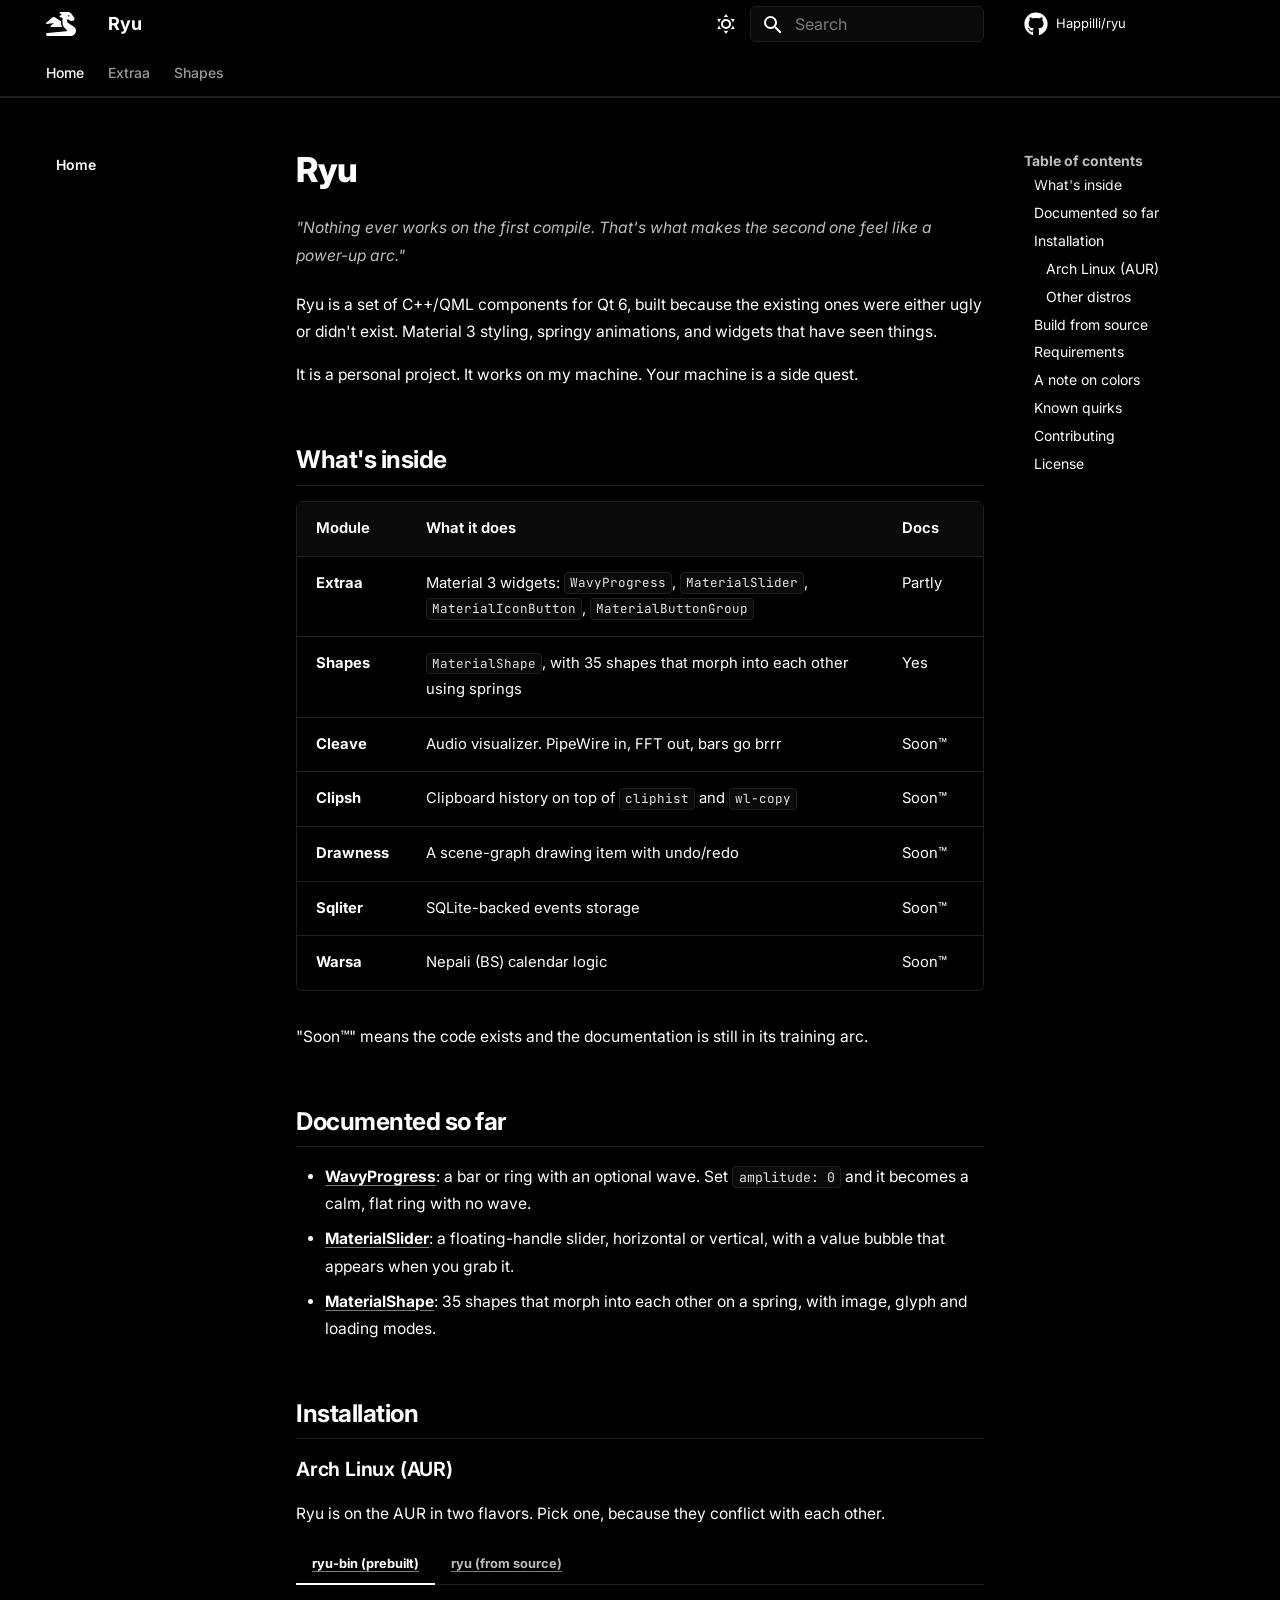
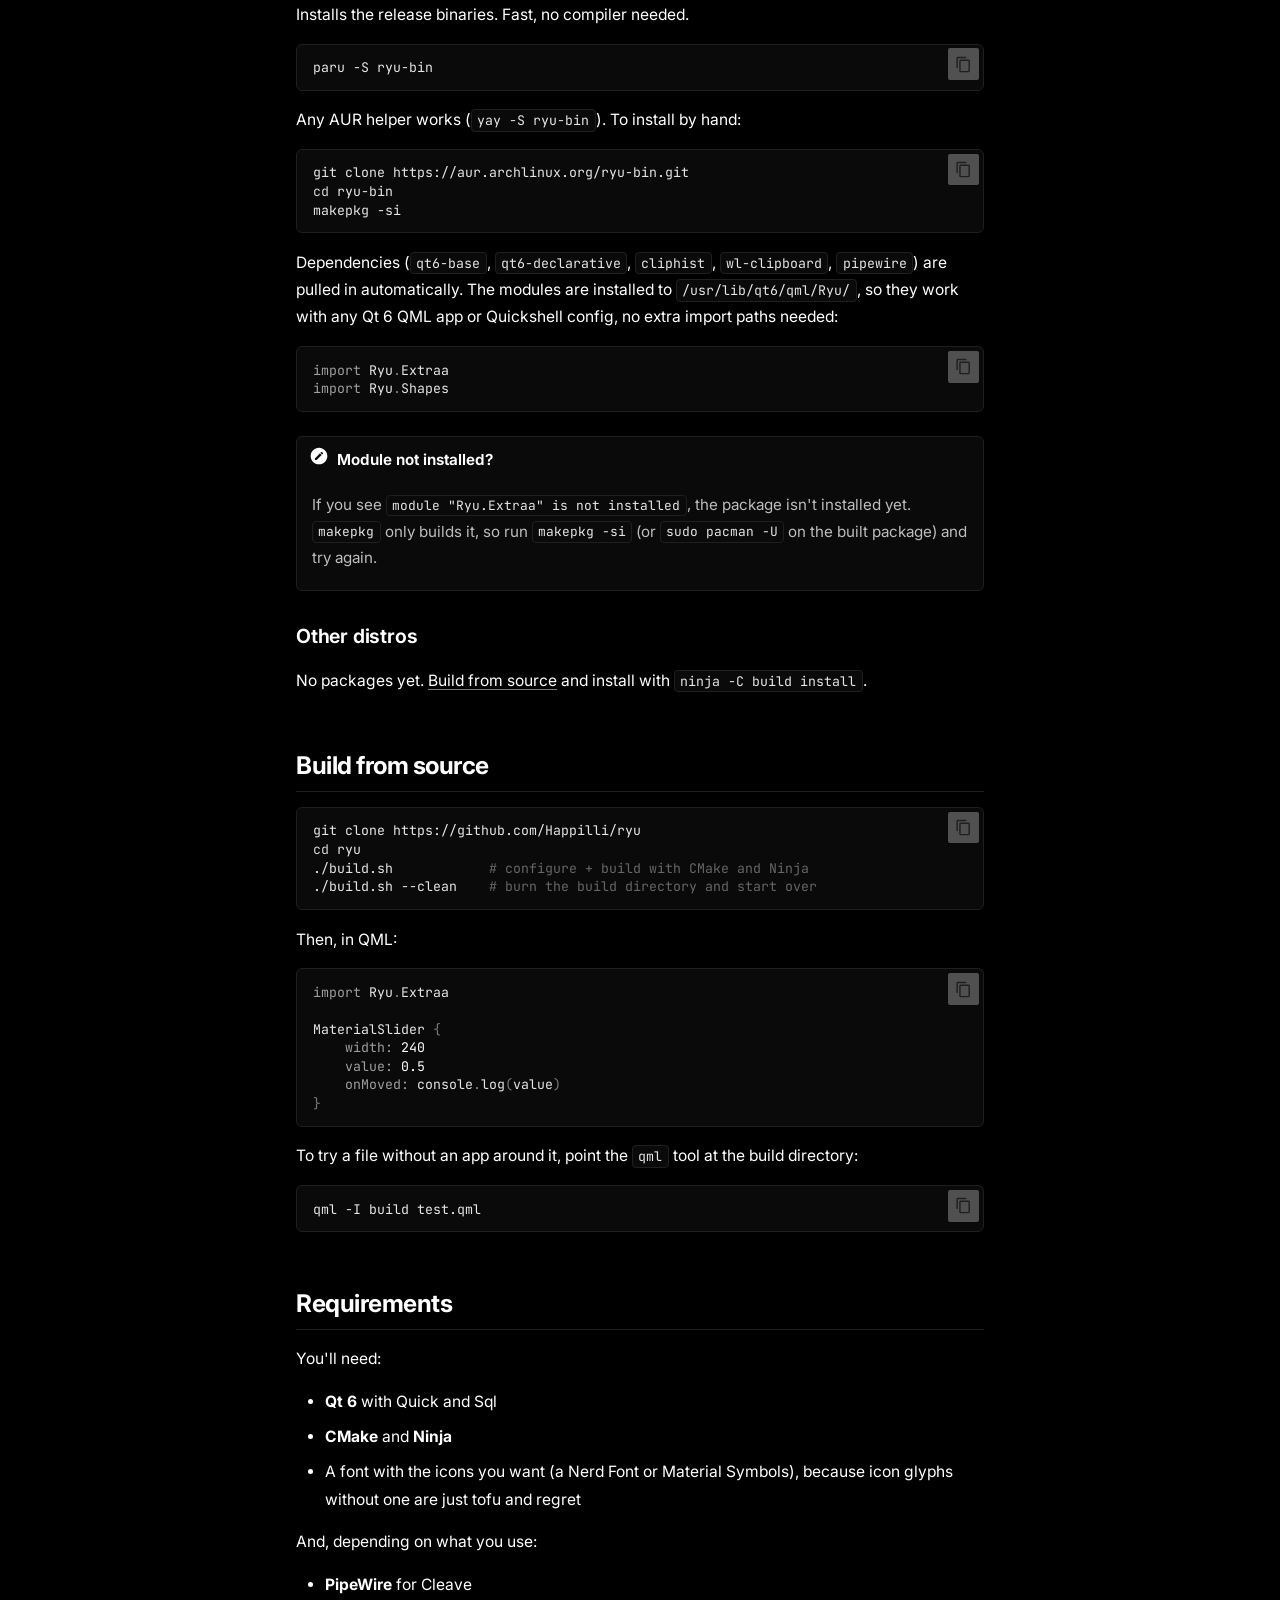
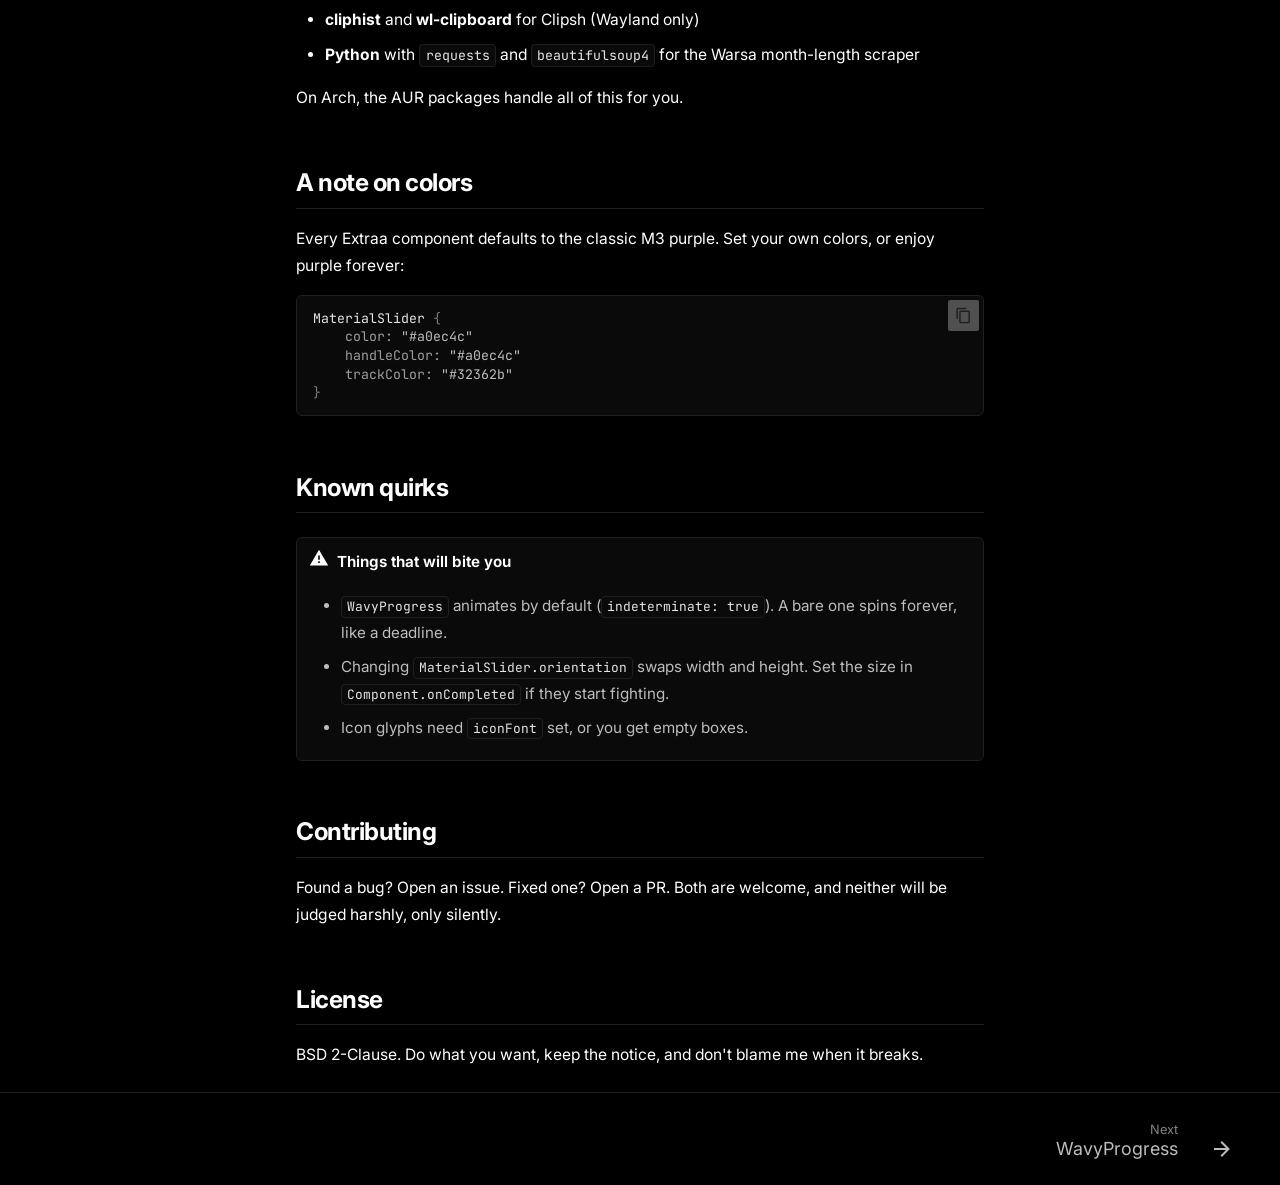
==== index.html @ ca187323 "Deployed b355e46 with MkDocs version: 1.6.1" ====
<!doctype html>
<html lang="en" class="no-js">
  <head>
    
      <meta charset="utf-8">
      <meta name="viewport" content="width=device-width,initial-scale=1">
      
        <meta name="description" content="Material 3 components for Qt 6 and QML">
      
      
      
        <link rel="canonical" href="https://ryu.safalski.ryzn.pro/">
      
      
      
        <link rel="next" href="extraa/wavy-progress/">
      
      
        
      
      
      <link rel="icon" href="dragon.svg">
      <meta name="generator" content="mkdocs-1.6.1, mkdocs-material-9.7.7">
    
    
      
        <title>Ryu</title>
      
    
    
      <link rel="stylesheet" href="assets/stylesheets/main.ec1eaa64.min.css">
      
        
        <link rel="stylesheet" href="assets/stylesheets/palette.ab4e12ef.min.css">
      
      


    
    
      
    
    
      
        
        
        <link rel="preconnect" href="https://fonts.gstatic.com" crossorigin>
        <link rel="stylesheet" href="https://fonts.googleapis.com/css?family=Inter:300,300i,400,400i,700,700i%7CJetBrains+Mono:400,400i,700,700i&display=fallback">
        <style>:root{--md-text-font:"Inter";--md-code-font:"JetBrains Mono"}</style>
      
    
    
      <link rel="stylesheet" href="stylesheets/extra.css">
    
    <script>__md_scope=new URL(".",location),__md_hash=e=>[...e].reduce(((e,_)=>(e<<5)-e+_.charCodeAt(0)),0),__md_get=(e,_=localStorage,t=__md_scope)=>JSON.parse(_.getItem(t.pathname+"."+e)),__md_set=(e,_,t=localStorage,a=__md_scope)=>{try{t.setItem(a.pathname+"."+e,JSON.stringify(_))}catch(e){}}</script>
    
      

    
    
  </head>
  
  
    
    
      
    
    
    
    
    <body dir="ltr" data-md-color-scheme="ryu-dark" data-md-color-primary="indigo" data-md-color-accent="indigo">
  
    
    <input class="md-toggle" data-md-toggle="drawer" type="checkbox" id="__drawer" autocomplete="off">
    <input class="md-toggle" data-md-toggle="search" type="checkbox" id="__search" autocomplete="off">
    <label class="md-overlay" for="__drawer"></label>
    <div data-md-component="skip">
      
        
        <a href="#ryu" class="md-skip">
          Skip to content
        </a>
      
    </div>
    <div data-md-component="announce">
      
    </div>
    
    
      

  

<header class="md-header md-header--shadow md-header--lifted" data-md-component="header">
  <nav class="md-header__inner md-grid" aria-label="Header">
    <a href="." title="Ryu" class="md-header__button md-logo" aria-label="Ryu" data-md-component="logo">
      
  
  <svg xmlns="http://www.w3.org/2000/svg" viewBox="0 0 640 512"><!--! Font Awesome Free 7.1.0 by @fontawesome - https://fontawesome.com License - https://fontawesome.com/license/free (Icons: CC BY 4.0, Fonts: SIL OFL 1.1, Code: MIT License) Copyright 2025 Fonticons, Inc.--><path d="m352 124.5-51.9-13c-6.5-1.6-11.3-7.1-12-13.8s2.8-13.1 8.7-16.1l40.8-20.4-43.3-32.5c-5.5-4.1-7.8-11.3-5.6-17.9S297.1 0 304 0h160c30.2 0 58.7 14.2 76.8 38.4l57.6 76.8c6.2 8.3 9.6 18.4 9.6 28.8 0 26.5-21.5 48-48 48h-21.5c-17 0-33.3-6.7-45.3-18.7L479.9 160h-32v21.5c0 24.8 12.8 47.9 33.8 61.1l106.6 66.6c32.1 20.1 51.6 55.2 51.6 93.1 0 60.6-49.1 109.8-109.8 109.8L32.3 512c-3.3 0-6.6-.4-9.6-1.4C13.5 507.8 6 501 2.3 492 1 488.7.1 485.1 0 481.3c-.2-3.7.3-7.3 1.3-10.7 2.8-9.2 9.6-16.7 18.6-20.4 3-1.2 6.2-2 9.5-2.2l403.9-36c8.3-.7 14.7-7.7 14.7-16.1 0-4.3-1.7-8.4-4.7-11.4l-44.4-44.4c-30-30-46.9-70.7-46.9-113.1zm160-52.2v-.6zm-1.3 7.4-46.4-11.6q-.3 1.95-.3 3.9c0 13.3 10.7 24 24 24 10.6 0 19.5-6.8 22.7-16.3m-379.8 36.8c16.3-14.5 40.4-16.2 58.5-4.1l130.6 87v27.5c0 32.8 8.4 64.8 24 93H112c-6.7 0-12.7-4.2-15-10.4s-.5-13.3 4.6-17.7l69.4-59.5-152.6 23.5c-7 1.1-13.9-2.6-16.9-9s-1.4-14 3.9-18.8z"/></svg>

    </a>
    <label class="md-header__button md-icon" for="__drawer">
      
      <svg xmlns="http://www.w3.org/2000/svg" viewBox="0 0 24 24"><path d="M3 6h18v2H3zm0 5h18v2H3zm0 5h18v2H3z"/></svg>
    </label>
    <div class="md-header__title" data-md-component="header-title">
      <div class="md-header__ellipsis">
        <div class="md-header__topic">
          <span class="md-ellipsis">
            Ryu
          </span>
        </div>
        <div class="md-header__topic" data-md-component="header-topic">
          <span class="md-ellipsis">
            
              Home
            
          </span>
        </div>
      </div>
    </div>
    
      
        <form class="md-header__option" data-md-component="palette">
  
    
    
    
    <input class="md-option" data-md-color-media="" data-md-color-scheme="ryu-dark" data-md-color-primary="indigo" data-md-color-accent="indigo"  aria-label="Switch to light mode"  type="radio" name="__palette" id="__palette_0">
    
      <label class="md-header__button md-icon" title="Switch to light mode" for="__palette_1" hidden>
        <svg xmlns="http://www.w3.org/2000/svg" viewBox="0 0 24 24"><path d="M12 7a5 5 0 0 1 5 5 5 5 0 0 1-5 5 5 5 0 0 1-5-5 5 5 0 0 1 5-5m0 2a3 3 0 0 0-3 3 3 3 0 0 0 3 3 3 3 0 0 0 3-3 3 3 0 0 0-3-3m0-7 2.39 3.42C13.65 5.15 12.84 5 12 5s-1.65.15-2.39.42zM3.34 7l4.16-.35A7.2 7.2 0 0 0 5.94 8.5c-.44.74-.69 1.5-.83 2.29zm.02 10 1.76-3.77a7.131 7.131 0 0 0 2.38 4.14zM20.65 7l-1.77 3.79a7.02 7.02 0 0 0-2.38-4.15zm-.01 10-4.14.36c.59-.51 1.12-1.14 1.54-1.86.42-.73.69-1.5.83-2.29zM12 22l-2.41-3.44c.74.27 1.55.44 2.41.44.82 0 1.63-.17 2.37-.44z"/></svg>
      </label>
    
  
    
    
    
    <input class="md-option" data-md-color-media="" data-md-color-scheme="ryu-light" data-md-color-primary="indigo" data-md-color-accent="indigo"  aria-label="Switch to dark mode"  type="radio" name="__palette" id="__palette_1">
    
      <label class="md-header__button md-icon" title="Switch to dark mode" for="__palette_0" hidden>
        <svg xmlns="http://www.w3.org/2000/svg" viewBox="0 0 24 24"><path d="m17.75 4.09-2.53 1.94.91 3.06-2.63-1.81-2.63 1.81.91-3.06-2.53-1.94L12.44 4l1.06-3 1.06 3zm3.5 6.91-1.64 1.25.59 1.98-1.7-1.17-1.7 1.17.59-1.98L15.75 11l2.06-.05L18.5 9l.69 1.95zm-2.28 4.95c.83-.08 1.72 1.1 1.19 1.85-.32.45-.66.87-1.08 1.27C15.17 23 8.84 23 4.94 19.07c-3.91-3.9-3.91-10.24 0-14.14.4-.4.82-.76 1.27-1.08.75-.53 1.93.36 1.85 1.19-.27 2.86.69 5.83 2.89 8.02a9.96 9.96 0 0 0 8.02 2.89m-1.64 2.02a12.08 12.08 0 0 1-7.8-3.47c-2.17-2.19-3.33-5-3.49-7.82-2.81 3.14-2.7 7.96.31 10.98 3.02 3.01 7.84 3.12 10.98.31"/></svg>
      </label>
    
  
</form>
      
    
    
      <script>var palette=__md_get("__palette");if(palette&&palette.color){if("(prefers-color-scheme)"===palette.color.media){var media=matchMedia("(prefers-color-scheme: light)"),input=document.querySelector(media.matches?"[data-md-color-media='(prefers-color-scheme: light)']":"[data-md-color-media='(prefers-color-scheme: dark)']");palette.color.media=input.getAttribute("data-md-color-media"),palette.color.scheme=input.getAttribute("data-md-color-scheme"),palette.color.primary=input.getAttribute("data-md-color-primary"),palette.color.accent=input.getAttribute("data-md-color-accent")}for(var[key,value]of Object.entries(palette.color))document.body.setAttribute("data-md-color-"+key,value)}</script>
    
    
    
      
      
        <label class="md-header__button md-icon" for="__search">
          
          <svg xmlns="http://www.w3.org/2000/svg" viewBox="0 0 24 24"><path d="M9.5 3A6.5 6.5 0 0 1 16 9.5c0 1.61-.59 3.09-1.56 4.23l.27.27h.79l5 5-1.5 1.5-5-5v-.79l-.27-.27A6.52 6.52 0 0 1 9.5 16 6.5 6.5 0 0 1 3 9.5 6.5 6.5 0 0 1 9.5 3m0 2C7 5 5 7 5 9.5S7 14 9.5 14 14 12 14 9.5 12 5 9.5 5"/></svg>
        </label>
        <div class="md-search" data-md-component="search" role="dialog">
  <label class="md-search__overlay" for="__search"></label>
  <div class="md-search__inner" role="search">
    <form class="md-search__form" name="search">
      <input type="text" class="md-search__input" name="query" aria-label="Search" placeholder="Search" autocapitalize="off" autocorrect="off" autocomplete="off" spellcheck="false" data-md-component="search-query" required>
      <label class="md-search__icon md-icon" for="__search">
        
        <svg xmlns="http://www.w3.org/2000/svg" viewBox="0 0 24 24"><path d="M9.5 3A6.5 6.5 0 0 1 16 9.5c0 1.61-.59 3.09-1.56 4.23l.27.27h.79l5 5-1.5 1.5-5-5v-.79l-.27-.27A6.52 6.52 0 0 1 9.5 16 6.5 6.5 0 0 1 3 9.5 6.5 6.5 0 0 1 9.5 3m0 2C7 5 5 7 5 9.5S7 14 9.5 14 14 12 14 9.5 12 5 9.5 5"/></svg>
        
        <svg xmlns="http://www.w3.org/2000/svg" viewBox="0 0 24 24"><path d="M20 11v2H8l5.5 5.5-1.42 1.42L4.16 12l7.92-7.92L13.5 5.5 8 11z"/></svg>
      </label>
      <nav class="md-search__options" aria-label="Search">
        
        <button type="reset" class="md-search__icon md-icon" title="Clear" aria-label="Clear" tabindex="-1">
          
          <svg xmlns="http://www.w3.org/2000/svg" viewBox="0 0 24 24"><path d="M19 6.41 17.59 5 12 10.59 6.41 5 5 6.41 10.59 12 5 17.59 6.41 19 12 13.41 17.59 19 19 17.59 13.41 12z"/></svg>
        </button>
      </nav>
      
        <div class="md-search__suggest" data-md-component="search-suggest"></div>
      
    </form>
    <div class="md-search__output">
      <div class="md-search__scrollwrap" tabindex="0" data-md-scrollfix>
        <div class="md-search-result" data-md-component="search-result">
          <div class="md-search-result__meta">
            Initializing search
          </div>
          <ol class="md-search-result__list" role="presentation"></ol>
        </div>
      </div>
    </div>
  </div>
</div>
      
    
    
      <div class="md-header__source">
        <a href="https://github.com/Happilli/ryu" title="Go to repository" class="md-source" data-md-component="source">
  <div class="md-source__icon md-icon">
    
    <svg xmlns="http://www.w3.org/2000/svg" viewBox="0 0 512 512"><!--! Font Awesome Free 7.1.0 by @fontawesome - https://fontawesome.com License - https://fontawesome.com/license/free (Icons: CC BY 4.0, Fonts: SIL OFL 1.1, Code: MIT License) Copyright 2025 Fonticons, Inc.--><path d="M173.9 397.4c0 2-2.3 3.6-5.2 3.6-3.3.3-5.6-1.3-5.6-3.6 0-2 2.3-3.6 5.2-3.6 3-.3 5.6 1.3 5.6 3.6m-31.1-4.5c-.7 2 1.3 4.3 4.3 4.9 2.6 1 5.6 0 6.2-2s-1.3-4.3-4.3-5.2c-2.6-.7-5.5.3-6.2 2.3m44.2-1.7c-2.9.7-4.9 2.6-4.6 4.9.3 2 2.9 3.3 5.9 2.6 2.9-.7 4.9-2.6 4.6-4.6-.3-1.9-3-3.2-5.9-2.9M252.8 8C114.1 8 8 113.3 8 252c0 110.9 69.8 205.8 169.5 239.2 12.8 2.3 17.3-5.6 17.3-12.1 0-6.2-.3-40.4-.3-61.4 0 0-70 15-84.7-29.8 0 0-11.4-29.1-27.8-36.6 0 0-22.9-15.7 1.6-15.4 0 0 24.9 2 38.6 25.8 21.9 38.6 58.6 27.5 72.9 20.9 2.3-16 8.8-27.1 16-33.7-55.9-6.2-112.3-14.3-112.3-110.5 0-27.5 7.6-41.3 23.6-58.9-2.6-6.5-11.1-33.3 2.6-67.9 20.9-6.5 69 27 69 27 20-5.6 41.5-8.5 62.8-8.5s42.8 2.9 62.8 8.5c0 0 48.1-33.6 69-27 13.7 34.7 5.2 61.4 2.6 67.9 16 17.7 25.8 31.5 25.8 58.9 0 96.5-58.9 104.2-114.8 110.5 9.2 7.9 17 22.9 17 46.4 0 33.7-.3 75.4-.3 83.6 0 6.5 4.6 14.4 17.3 12.1C436.2 457.8 504 362.9 504 252 504 113.3 391.5 8 252.8 8M105.2 352.9c-1.3 1-1 3.3.7 5.2 1.6 1.6 3.9 2.3 5.2 1 1.3-1 1-3.3-.7-5.2-1.6-1.6-3.9-2.3-5.2-1m-10.8-8.1c-.7 1.3.3 2.9 2.3 3.9 1.6 1 3.6.7 4.3-.7.7-1.3-.3-2.9-2.3-3.9-2-.6-3.6-.3-4.3.7m32.4 35.6c-1.6 1.3-1 4.3 1.3 6.2 2.3 2.3 5.2 2.6 6.5 1 1.3-1.3.7-4.3-1.3-6.2-2.2-2.3-5.2-2.6-6.5-1m-11.4-14.7c-1.6 1-1.6 3.6 0 5.9s4.3 3.3 5.6 2.3c1.6-1.3 1.6-3.9 0-6.2-1.4-2.3-4-3.3-5.6-2"/></svg>
  </div>
  <div class="md-source__repository">
    Happilli/ryu
  </div>
</a>
      </div>
    
  </nav>
  
    
      
<nav class="md-tabs" aria-label="Tabs" data-md-component="tabs">
  <div class="md-grid">
    <ul class="md-tabs__list">
      
        
  
  
  
    
  
  
    <li class="md-tabs__item md-tabs__item--active">
      <a href="." class="md-tabs__link">
        
  
  
    
  
  Home

      </a>
    </li>
  

      
        
  
  
  
  
    
    
      <li class="md-tabs__item">
        <a href="extraa/wavy-progress/" class="md-tabs__link">
          
  
  
  Extraa

        </a>
      </li>
    
  

      
        
  
  
  
  
    
    
      <li class="md-tabs__item">
        <a href="shapes/material-shape/" class="md-tabs__link">
          
  
  
  Shapes

        </a>
      </li>
    
  

      
    </ul>
  </div>
</nav>
    
  
</header>
    
    <div class="md-container" data-md-component="container">
      
      
        
      
      <main class="md-main" data-md-component="main">
        <div class="md-main__inner md-grid">
          
            
              
              <div class="md-sidebar md-sidebar--primary" data-md-component="sidebar" data-md-type="navigation" >
                <div class="md-sidebar__scrollwrap">
                  <div class="md-sidebar__inner">
                    


  


<nav class="md-nav md-nav--primary md-nav--lifted" aria-label="Navigation" data-md-level="0">
  <label class="md-nav__title" for="__drawer">
    <a href="." title="Ryu" class="md-nav__button md-logo" aria-label="Ryu" data-md-component="logo">
      
  
  <svg xmlns="http://www.w3.org/2000/svg" viewBox="0 0 640 512"><!--! Font Awesome Free 7.1.0 by @fontawesome - https://fontawesome.com License - https://fontawesome.com/license/free (Icons: CC BY 4.0, Fonts: SIL OFL 1.1, Code: MIT License) Copyright 2025 Fonticons, Inc.--><path d="m352 124.5-51.9-13c-6.5-1.6-11.3-7.1-12-13.8s2.8-13.1 8.7-16.1l40.8-20.4-43.3-32.5c-5.5-4.1-7.8-11.3-5.6-17.9S297.1 0 304 0h160c30.2 0 58.7 14.2 76.8 38.4l57.6 76.8c6.2 8.3 9.6 18.4 9.6 28.8 0 26.5-21.5 48-48 48h-21.5c-17 0-33.3-6.7-45.3-18.7L479.9 160h-32v21.5c0 24.8 12.8 47.9 33.8 61.1l106.6 66.6c32.1 20.1 51.6 55.2 51.6 93.1 0 60.6-49.1 109.8-109.8 109.8L32.3 512c-3.3 0-6.6-.4-9.6-1.4C13.5 507.8 6 501 2.3 492 1 488.7.1 485.1 0 481.3c-.2-3.7.3-7.3 1.3-10.7 2.8-9.2 9.6-16.7 18.6-20.4 3-1.2 6.2-2 9.5-2.2l403.9-36c8.3-.7 14.7-7.7 14.7-16.1 0-4.3-1.7-8.4-4.7-11.4l-44.4-44.4c-30-30-46.9-70.7-46.9-113.1zm160-52.2v-.6zm-1.3 7.4-46.4-11.6q-.3 1.95-.3 3.9c0 13.3 10.7 24 24 24 10.6 0 19.5-6.8 22.7-16.3m-379.8 36.8c16.3-14.5 40.4-16.2 58.5-4.1l130.6 87v27.5c0 32.8 8.4 64.8 24 93H112c-6.7 0-12.7-4.2-15-10.4s-.5-13.3 4.6-17.7l69.4-59.5-152.6 23.5c-7 1.1-13.9-2.6-16.9-9s-1.4-14 3.9-18.8z"/></svg>

    </a>
    Ryu
  </label>
  
    <div class="md-nav__source">
      <a href="https://github.com/Happilli/ryu" title="Go to repository" class="md-source" data-md-component="source">
  <div class="md-source__icon md-icon">
    
    <svg xmlns="http://www.w3.org/2000/svg" viewBox="0 0 512 512"><!--! Font Awesome Free 7.1.0 by @fontawesome - https://fontawesome.com License - https://fontawesome.com/license/free (Icons: CC BY 4.0, Fonts: SIL OFL 1.1, Code: MIT License) Copyright 2025 Fonticons, Inc.--><path d="M173.9 397.4c0 2-2.3 3.6-5.2 3.6-3.3.3-5.6-1.3-5.6-3.6 0-2 2.3-3.6 5.2-3.6 3-.3 5.6 1.3 5.6 3.6m-31.1-4.5c-.7 2 1.3 4.3 4.3 4.9 2.6 1 5.6 0 6.2-2s-1.3-4.3-4.3-5.2c-2.6-.7-5.5.3-6.2 2.3m44.2-1.7c-2.9.7-4.9 2.6-4.6 4.9.3 2 2.9 3.3 5.9 2.6 2.9-.7 4.9-2.6 4.6-4.6-.3-1.9-3-3.2-5.9-2.9M252.8 8C114.1 8 8 113.3 8 252c0 110.9 69.8 205.8 169.5 239.2 12.8 2.3 17.3-5.6 17.3-12.1 0-6.2-.3-40.4-.3-61.4 0 0-70 15-84.7-29.8 0 0-11.4-29.1-27.8-36.6 0 0-22.9-15.7 1.6-15.4 0 0 24.9 2 38.6 25.8 21.9 38.6 58.6 27.5 72.9 20.9 2.3-16 8.8-27.1 16-33.7-55.9-6.2-112.3-14.3-112.3-110.5 0-27.5 7.6-41.3 23.6-58.9-2.6-6.5-11.1-33.3 2.6-67.9 20.9-6.5 69 27 69 27 20-5.6 41.5-8.5 62.8-8.5s42.8 2.9 62.8 8.5c0 0 48.1-33.6 69-27 13.7 34.7 5.2 61.4 2.6 67.9 16 17.7 25.8 31.5 25.8 58.9 0 96.5-58.9 104.2-114.8 110.5 9.2 7.9 17 22.9 17 46.4 0 33.7-.3 75.4-.3 83.6 0 6.5 4.6 14.4 17.3 12.1C436.2 457.8 504 362.9 504 252 504 113.3 391.5 8 252.8 8M105.2 352.9c-1.3 1-1 3.3.7 5.2 1.6 1.6 3.9 2.3 5.2 1 1.3-1 1-3.3-.7-5.2-1.6-1.6-3.9-2.3-5.2-1m-10.8-8.1c-.7 1.3.3 2.9 2.3 3.9 1.6 1 3.6.7 4.3-.7.7-1.3-.3-2.9-2.3-3.9-2-.6-3.6-.3-4.3.7m32.4 35.6c-1.6 1.3-1 4.3 1.3 6.2 2.3 2.3 5.2 2.6 6.5 1 1.3-1.3.7-4.3-1.3-6.2-2.2-2.3-5.2-2.6-6.5-1m-11.4-14.7c-1.6 1-1.6 3.6 0 5.9s4.3 3.3 5.6 2.3c1.6-1.3 1.6-3.9 0-6.2-1.4-2.3-4-3.3-5.6-2"/></svg>
  </div>
  <div class="md-source__repository">
    Happilli/ryu
  </div>
</a>
    </div>
  
  <ul class="md-nav__list" data-md-scrollfix>
    
      
      
  
  
    
  
  
  
    <li class="md-nav__item md-nav__item--active">
      
      <input class="md-nav__toggle md-toggle" type="checkbox" id="__toc">
      
      
        
      
      
        <label class="md-nav__link md-nav__link--active" for="__toc">
          
  
  
  <span class="md-ellipsis">
    
  
    Home
  

    
  </span>
  
  

          <span class="md-nav__icon md-icon"></span>
        </label>
      
      <a href="." class="md-nav__link md-nav__link--active">
        
  
  
  <span class="md-ellipsis">
    
  
    Home
  

    
  </span>
  
  

      </a>
      
        

<nav class="md-nav md-nav--secondary" aria-label="Table of contents">
  
  
  
    
  
  
    <label class="md-nav__title" for="__toc">
      <span class="md-nav__icon md-icon"></span>
      Table of contents
    </label>
    <ul class="md-nav__list" data-md-component="toc" data-md-scrollfix>
      
        <li class="md-nav__item">
  <a href="#whats-inside" class="md-nav__link">
    <span class="md-ellipsis">
      
        What's inside
      
    </span>
  </a>
  
</li>
      
        <li class="md-nav__item">
  <a href="#documented-so-far" class="md-nav__link">
    <span class="md-ellipsis">
      
        Documented so far
      
    </span>
  </a>
  
</li>
      
        <li class="md-nav__item">
  <a href="#installation" class="md-nav__link">
    <span class="md-ellipsis">
      
        Installation
      
    </span>
  </a>
  
    <nav class="md-nav" aria-label="Installation">
      <ul class="md-nav__list">
        
          <li class="md-nav__item">
  <a href="#arch-linux-aur" class="md-nav__link">
    <span class="md-ellipsis">
      
        Arch Linux (AUR)
      
    </span>
  </a>
  
</li>
        
          <li class="md-nav__item">
  <a href="#other-distros" class="md-nav__link">
    <span class="md-ellipsis">
      
        Other distros
      
    </span>
  </a>
  
</li>
        
      </ul>
    </nav>
  
</li>
      
        <li class="md-nav__item">
  <a href="#build-from-source" class="md-nav__link">
    <span class="md-ellipsis">
      
        Build from source
      
    </span>
  </a>
  
</li>
      
        <li class="md-nav__item">
  <a href="#requirements" class="md-nav__link">
    <span class="md-ellipsis">
      
        Requirements
      
    </span>
  </a>
  
</li>
      
        <li class="md-nav__item">
  <a href="#a-note-on-colors" class="md-nav__link">
    <span class="md-ellipsis">
      
        A note on colors
      
    </span>
  </a>
  
</li>
      
        <li class="md-nav__item">
  <a href="#known-quirks" class="md-nav__link">
    <span class="md-ellipsis">
      
        Known quirks
      
    </span>
  </a>
  
</li>
      
        <li class="md-nav__item">
  <a href="#contributing" class="md-nav__link">
    <span class="md-ellipsis">
      
        Contributing
      
    </span>
  </a>
  
</li>
      
        <li class="md-nav__item">
  <a href="#license" class="md-nav__link">
    <span class="md-ellipsis">
      
        License
      
    </span>
  </a>
  
</li>
      
    </ul>
  
</nav>
      
    </li>
  

    
      
      
  
  
  
  
    
    
    
    
      
      
        
      
    
    
    <li class="md-nav__item md-nav__item--nested">
      
        
        
        <input class="md-nav__toggle md-toggle " type="checkbox" id="__nav_2" >
        
          
          <label class="md-nav__link" for="__nav_2" id="__nav_2_label" tabindex="0">
            
  
  
  <span class="md-ellipsis">
    
  
    Extraa
  

    
  </span>
  
  

            <span class="md-nav__icon md-icon"></span>
          </label>
        
        <nav class="md-nav" data-md-level="1" aria-labelledby="__nav_2_label" aria-expanded="false">
          <label class="md-nav__title" for="__nav_2">
            <span class="md-nav__icon md-icon"></span>
            
  
    Extraa
  

          </label>
          <ul class="md-nav__list" data-md-scrollfix>
            
              
                
  
  
  
  
    <li class="md-nav__item">
      <a href="extraa/wavy-progress/" class="md-nav__link">
        
  
  
  <span class="md-ellipsis">
    
  
    WavyProgress
  

    
  </span>
  
  

      </a>
    </li>
  

              
            
              
                
  
  
  
  
    <li class="md-nav__item">
      <a href="extraa/material-slider/" class="md-nav__link">
        
  
  
  <span class="md-ellipsis">
    
  
    MaterialSlider
  

    
  </span>
  
  

      </a>
    </li>
  

              
            
          </ul>
        </nav>
      
    </li>
  

    
      
      
  
  
  
  
    
    
    
    
      
      
        
      
    
    
    <li class="md-nav__item md-nav__item--nested">
      
        
        
        <input class="md-nav__toggle md-toggle " type="checkbox" id="__nav_3" >
        
          
          <label class="md-nav__link" for="__nav_3" id="__nav_3_label" tabindex="0">
            
  
  
  <span class="md-ellipsis">
    
  
    Shapes
  

    
  </span>
  
  

            <span class="md-nav__icon md-icon"></span>
          </label>
        
        <nav class="md-nav" data-md-level="1" aria-labelledby="__nav_3_label" aria-expanded="false">
          <label class="md-nav__title" for="__nav_3">
            <span class="md-nav__icon md-icon"></span>
            
  
    Shapes
  

          </label>
          <ul class="md-nav__list" data-md-scrollfix>
            
              
                
  
  
  
  
    <li class="md-nav__item">
      <a href="shapes/material-shape/" class="md-nav__link">
        
  
  
  <span class="md-ellipsis">
    
  
    MaterialShape
  

    
  </span>
  
  

      </a>
    </li>
  

              
            
          </ul>
        </nav>
      
    </li>
  

    
  </ul>
</nav>
                  </div>
                </div>
              </div>
            
            
              
              <div class="md-sidebar md-sidebar--secondary" data-md-component="sidebar" data-md-type="toc" >
                <div class="md-sidebar__scrollwrap">
                  <div class="md-sidebar__inner">
                    

<nav class="md-nav md-nav--secondary" aria-label="Table of contents">
  
  
  
    
  
  
    <label class="md-nav__title" for="__toc">
      <span class="md-nav__icon md-icon"></span>
      Table of contents
    </label>
    <ul class="md-nav__list" data-md-component="toc" data-md-scrollfix>
      
        <li class="md-nav__item">
  <a href="#whats-inside" class="md-nav__link">
    <span class="md-ellipsis">
      
        What's inside
      
    </span>
  </a>
  
</li>
      
        <li class="md-nav__item">
  <a href="#documented-so-far" class="md-nav__link">
    <span class="md-ellipsis">
      
        Documented so far
      
    </span>
  </a>
  
</li>
      
        <li class="md-nav__item">
  <a href="#installation" class="md-nav__link">
    <span class="md-ellipsis">
      
        Installation
      
    </span>
  </a>
  
    <nav class="md-nav" aria-label="Installation">
      <ul class="md-nav__list">
        
          <li class="md-nav__item">
  <a href="#arch-linux-aur" class="md-nav__link">
    <span class="md-ellipsis">
      
        Arch Linux (AUR)
      
    </span>
  </a>
  
</li>
        
          <li class="md-nav__item">
  <a href="#other-distros" class="md-nav__link">
    <span class="md-ellipsis">
      
        Other distros
      
    </span>
  </a>
  
</li>
        
      </ul>
    </nav>
  
</li>
      
        <li class="md-nav__item">
  <a href="#build-from-source" class="md-nav__link">
    <span class="md-ellipsis">
      
        Build from source
      
    </span>
  </a>
  
</li>
      
        <li class="md-nav__item">
  <a href="#requirements" class="md-nav__link">
    <span class="md-ellipsis">
      
        Requirements
      
    </span>
  </a>
  
</li>
      
        <li class="md-nav__item">
  <a href="#a-note-on-colors" class="md-nav__link">
    <span class="md-ellipsis">
      
        A note on colors
      
    </span>
  </a>
  
</li>
      
        <li class="md-nav__item">
  <a href="#known-quirks" class="md-nav__link">
    <span class="md-ellipsis">
      
        Known quirks
      
    </span>
  </a>
  
</li>
      
        <li class="md-nav__item">
  <a href="#contributing" class="md-nav__link">
    <span class="md-ellipsis">
      
        Contributing
      
    </span>
  </a>
  
</li>
      
        <li class="md-nav__item">
  <a href="#license" class="md-nav__link">
    <span class="md-ellipsis">
      
        License
      
    </span>
  </a>
  
</li>
      
    </ul>
  
</nav>
                  </div>
                </div>
              </div>
            
          
          
            <div class="md-content" data-md-component="content">
              
              <article class="md-content__inner md-typeset">
                
                  


  
  


<h1 id="ryu">Ryu<a class="headerlink" href="#ryu" title="Permanent link">&para;</a></h1>
<blockquote>
<p><em>"Nothing ever works on the first compile. That's what makes the second one feel like a power-up arc."</em></p>
</blockquote>
<p>Ryu is a set of C++/QML components for Qt 6, built because the existing ones were either ugly or didn't exist. Material 3 styling, springy animations, and widgets that have seen things.</p>
<p>It is a personal project. It works on my machine. Your machine is a side quest.</p>
<h2 id="whats-inside">What's inside<a class="headerlink" href="#whats-inside" title="Permanent link">&para;</a></h2>
<table>
<thead>
<tr>
<th>Module</th>
<th>What it does</th>
<th>Docs</th>
</tr>
</thead>
<tbody>
<tr>
<td><strong>Extraa</strong></td>
<td>Material 3 widgets: <code>WavyProgress</code>, <code>MaterialSlider</code>, <code>MaterialIconButton</code>, <code>MaterialButtonGroup</code></td>
<td>Partly</td>
</tr>
<tr>
<td><strong>Shapes</strong></td>
<td><code>MaterialShape</code>, with 35 shapes that morph into each other using springs</td>
<td>Yes</td>
</tr>
<tr>
<td><strong>Cleave</strong></td>
<td>Audio visualizer. PipeWire in, FFT out, bars go brrr</td>
<td>Soon™</td>
</tr>
<tr>
<td><strong>Clipsh</strong></td>
<td>Clipboard history on top of <code>cliphist</code> and <code>wl-copy</code></td>
<td>Soon™</td>
</tr>
<tr>
<td><strong>Drawness</strong></td>
<td>A scene-graph drawing item with undo/redo</td>
<td>Soon™</td>
</tr>
<tr>
<td><strong>Sqliter</strong></td>
<td>SQLite-backed events storage</td>
<td>Soon™</td>
</tr>
<tr>
<td><strong>Warsa</strong></td>
<td>Nepali (BS) calendar logic</td>
<td>Soon™</td>
</tr>
</tbody>
</table>
<p>"Soon™" means the code exists and the documentation is still in its training arc.</p>
<h2 id="documented-so-far">Documented so far<a class="headerlink" href="#documented-so-far" title="Permanent link">&para;</a></h2>
<ul>
<li><a href="extraa/wavy-progress/"><strong>WavyProgress</strong></a>: a bar or ring with an optional wave. Set <code>amplitude: 0</code> and it becomes a calm, flat ring with no wave.</li>
<li><a href="extraa/material-slider/"><strong>MaterialSlider</strong></a>: a floating-handle slider, horizontal or vertical, with a value bubble that appears when you grab it.</li>
<li><a href="shapes/material-shape/"><strong>MaterialShape</strong></a>: 35 shapes that morph into each other on a spring, with image, glyph and loading modes.</li>
</ul>
<h2 id="installation">Installation<a class="headerlink" href="#installation" title="Permanent link">&para;</a></h2>
<h3 id="arch-linux-aur">Arch Linux (AUR)<a class="headerlink" href="#arch-linux-aur" title="Permanent link">&para;</a></h3>
<p>Ryu is on the AUR in two flavors. Pick one, because they conflict with each other.</p>
<div class="tabbed-set tabbed-alternate" data-tabs="1:2"><input checked="checked" id="__tabbed_1_1" name="__tabbed_1" type="radio" /><input id="__tabbed_1_2" name="__tabbed_1" type="radio" /><div class="tabbed-labels"><label for="__tabbed_1_1">ryu-bin (prebuilt)</label><label for="__tabbed_1_2">ryu (from source)</label></div>
<div class="tabbed-content">
<div class="tabbed-block">
<p>Installs the release binaries. Fast, no compiler needed.</p>
<div class="highlight"><pre><span></span><code>paru<span class="w"> </span>-S<span class="w"> </span>ryu-bin
</code></pre></div>
</div>
<div class="tabbed-block">
<p>Builds from the tagged release with CMake and Ninja. Slower, but compiled against your own Qt.</p>
<div class="highlight"><pre><span></span><code>paru<span class="w"> </span>-S<span class="w"> </span>ryu
</code></pre></div>
</div>
</div>
</div>
<p>Any AUR helper works (<code>yay -S ryu-bin</code>). To install by hand:</p>
<div class="highlight"><pre><span></span><code>git<span class="w"> </span>clone<span class="w"> </span>https://aur.archlinux.org/ryu-bin.git
<span class="nb">cd</span><span class="w"> </span>ryu-bin
makepkg<span class="w"> </span>-si
</code></pre></div>
<p>Dependencies (<code>qt6-base</code>, <code>qt6-declarative</code>, <code>cliphist</code>, <code>wl-clipboard</code>, <code>pipewire</code>) are pulled in automatically. The modules are installed to <code>/usr/lib/qt6/qml/Ryu/</code>, so they work with any Qt 6 QML app or Quickshell config, no extra import paths needed:</p>
<div class="highlight"><pre><span></span><code><span class="kr">import</span> <span class="nx">Ryu</span><span class="p">.</span><span class="nx">Extraa</span>
<span class="kr">import</span> <span class="nx">Ryu</span><span class="p">.</span><span class="nx">Shapes</span>
</code></pre></div>
<div class="admonition note">
<p class="admonition-title">Module not installed?</p>
<p>If you see <code>module "Ryu.Extraa" is not installed</code>, the package isn't installed yet. <code>makepkg</code> only builds it, so run <code>makepkg -si</code> (or <code>sudo pacman -U</code> on the built package) and try again.</p>
</div>
<h3 id="other-distros">Other distros<a class="headerlink" href="#other-distros" title="Permanent link">&para;</a></h3>
<p>No packages yet. <a href="#build-from-source">Build from source</a> and install with <code>ninja -C build install</code>.</p>
<h2 id="build-from-source">Build from source<a class="headerlink" href="#build-from-source" title="Permanent link">&para;</a></h2>
<div class="highlight"><pre><span></span><code>git<span class="w"> </span>clone<span class="w"> </span>https://github.com/Happilli/ryu
<span class="nb">cd</span><span class="w"> </span>ryu
./build.sh<span class="w">            </span><span class="c1"># configure + build with CMake and Ninja</span>
./build.sh<span class="w"> </span>--clean<span class="w">    </span><span class="c1"># burn the build directory and start over</span>
</code></pre></div>
<p>Then, in QML:</p>
<div class="highlight"><pre><span></span><code><span class="kr">import</span> <span class="nx">Ryu</span><span class="p">.</span><span class="nx">Extraa</span>

<span class="nx">MaterialSlider</span> <span class="p">{</span>
    <span class="k">width:</span> <span class="mi">240</span>
    <span class="k">value:</span> <span class="mf">0.5</span>
    <span class="k">onMoved:</span> <span class="nx">console</span><span class="p">.</span><span class="nx">log</span><span class="p">(</span><span class="nx">value</span><span class="p">)</span>
<span class="p">}</span>
</code></pre></div>
<p>To try a file without an app around it, point the <code>qml</code> tool at the build directory:</p>
<div class="highlight"><pre><span></span><code>qml<span class="w"> </span>-I<span class="w"> </span>build<span class="w"> </span>test.qml
</code></pre></div>
<h2 id="requirements">Requirements<a class="headerlink" href="#requirements" title="Permanent link">&para;</a></h2>
<p>You'll need:</p>
<ul>
<li><strong>Qt 6</strong> with Quick and Sql</li>
<li><strong>CMake</strong> and <strong>Ninja</strong></li>
<li>A font with the icons you want (a Nerd Font or Material Symbols), because icon glyphs without one are just tofu and regret</li>
</ul>
<p>And, depending on what you use:</p>
<ul>
<li><strong>PipeWire</strong> for Cleave</li>
<li><strong>cliphist</strong> and <strong>wl-clipboard</strong> for Clipsh (Wayland only)</li>
<li><strong>Python</strong> with <code>requests</code> and <code>beautifulsoup4</code> for the Warsa month-length scraper</li>
</ul>
<p>On Arch, the AUR packages handle all of this for you.</p>
<h2 id="a-note-on-colors">A note on colors<a class="headerlink" href="#a-note-on-colors" title="Permanent link">&para;</a></h2>
<p>Every Extraa component defaults to the classic M3 purple. Set your own colors, or enjoy purple forever:</p>
<div class="highlight"><pre><span></span><code><span class="nx">MaterialSlider</span> <span class="p">{</span>
    <span class="k">color:</span> <span class="s2">"#a0ec4c"</span>
    <span class="k">handleColor:</span> <span class="s2">"#a0ec4c"</span>
    <span class="k">trackColor:</span> <span class="s2">"#32362b"</span>
<span class="p">}</span>
</code></pre></div>
<h2 id="known-quirks">Known quirks<a class="headerlink" href="#known-quirks" title="Permanent link">&para;</a></h2>
<div class="admonition warning">
<p class="admonition-title">Things that will bite you</p>
<ul>
<li><code>WavyProgress</code> animates by default (<code>indeterminate: true</code>). A bare one spins forever, like a deadline.</li>
<li>Changing <code>MaterialSlider.orientation</code> swaps width and height. Set the size in <code>Component.onCompleted</code> if they start fighting.</li>
<li>Icon glyphs need <code>iconFont</code> set, or you get empty boxes.</li>
</ul>
</div>
<h2 id="contributing">Contributing<a class="headerlink" href="#contributing" title="Permanent link">&para;</a></h2>
<p>Found a bug? Open an issue. Fixed one? Open a PR. Both are welcome, and neither will be judged harshly, only silently.</p>
<h2 id="license">License<a class="headerlink" href="#license" title="Permanent link">&para;</a></h2>
<p>BSD 2-Clause. Do what you want, keep the notice, and don't blame me when it breaks.</p>












                
              </article>
            </div>
          
          
  <script>var tabs=__md_get("__tabs");if(Array.isArray(tabs))e:for(var set of document.querySelectorAll(".tabbed-set")){var labels=set.querySelector(".tabbed-labels");for(var tab of tabs)for(var label of labels.getElementsByTagName("label"))if(label.innerText.trim()===tab){var input=document.getElementById(label.htmlFor);input.checked=!0;continue e}}</script>

<script>var target=document.getElementById(location.hash.slice(1));target&&target.name&&(target.checked=target.name.startsWith("__tabbed_"))</script>
        </div>
        
          <button type="button" class="md-top md-icon" data-md-component="top" hidden>
  
  <svg xmlns="http://www.w3.org/2000/svg" viewBox="0 0 24 24"><path d="M13 20h-2V8l-5.5 5.5-1.42-1.42L12 4.16l7.92 7.92-1.42 1.42L13 8z"/></svg>
  Back to top
</button>
        
      </main>
      
        <footer class="md-footer">
  
    
      
      <nav class="md-footer__inner md-grid" aria-label="Footer" >
        
        
          
          <a href="extraa/wavy-progress/" class="md-footer__link md-footer__link--next" aria-label="Next: WavyProgress">
            <div class="md-footer__title">
              <span class="md-footer__direction">
                Next
              </span>
              <div class="md-ellipsis">
                WavyProgress
              </div>
            </div>
            <div class="md-footer__button md-icon">
              
              <svg xmlns="http://www.w3.org/2000/svg" viewBox="0 0 24 24"><path d="M4 11v2h12l-5.5 5.5 1.42 1.42L19.84 12l-7.92-7.92L10.5 5.5 16 11z"/></svg>
            </div>
          </a>
        
      </nav>
    
  
  <div class="md-footer-meta md-typeset">
    <div class="md-footer-meta__inner md-grid">
      <div class="md-copyright">
  
  
</div>
      
    </div>
  </div>
</footer>
      
    </div>
    <div class="md-dialog" data-md-component="dialog">
      <div class="md-dialog__inner md-typeset"></div>
    </div>
    
      <div class="md-progress" data-md-component="progress" role="progressbar"></div>
    
    
    
      
      
      <script id="__config" type="application/json">{"annotate": null, "base": ".", "features": ["navigation.instant", "navigation.instant.progress", "navigation.tabs", "navigation.tabs.sticky", "navigation.sections", "navigation.top", "navigation.footer", "toc.follow", "search.suggest", "search.highlight", "content.code.copy", "content.tabs.link"], "search": "assets/javascripts/workers/search.2c215733.min.js", "tags": null, "translations": {"clipboard.copied": "Copied to clipboard", "clipboard.copy": "Copy to clipboard", "search.result.more.one": "1 more on this page", "search.result.more.other": "# more on this page", "search.result.none": "No matching documents", "search.result.one": "1 matching document", "search.result.other": "# matching documents", "search.result.placeholder": "Type to start searching", "search.result.term.missing": "Missing", "select.version": "Select version"}, "version": null}</script>
    
    
      <script src="assets/javascripts/bundle.d7400e89.min.js"></script>
      
    
  </body>
</html>
---- assets/stylesheets/main.ec1eaa64.min.css ----
@charset "UTF-8";html{-webkit-text-size-adjust:none;-moz-text-size-adjust:none;text-size-adjust:none;box-sizing:border-box}*,:after,:before{box-sizing:inherit}@media (prefers-reduced-motion){*,:after,:before{transition:none!important}}body{margin:0}a,button,input,label{-webkit-tap-highlight-color:transparent}a{color:inherit;text-decoration:none}hr{border:0;box-sizing:initial;display:block;height:.05rem;overflow:visible;padding:0}small{font-size:80%}sub,sup{line-height:1em}img{border-style:none}table{border-collapse:initial;border-spacing:0}td,th{font-weight:400;vertical-align:top}button{background:#0000;border:0;font-family:inherit;font-size:inherit;margin:0;padding:0}input{border:0;outline:none}:root{--md-primary-fg-color:#4051b5;--md-primary-fg-color--light:#5d6cc0;--md-primary-fg-color--dark:#303fa1;--md-primary-bg-color:#fff;--md-primary-bg-color--light:#ffffffb3;--md-accent-fg-color:#526cfe;--md-accent-fg-color--transparent:#526cfe1a;--md-accent-bg-color:#fff;--md-accent-bg-color--light:#ffffffb3}[data-md-color-scheme=default]{color-scheme:light}[data-md-color-scheme=default] img[src$="#gh-dark-mode-only"],[data-md-color-scheme=default] img[src$="#only-dark"]{display:none}:root,[data-md-color-scheme=default]{--md-hue:225deg;--md-default-fg-color:#000000de;--md-default-fg-color--light:#0000008a;--md-default-fg-color--lighter:#00000052;--md-default-fg-color--lightest:#00000012;--md-default-bg-color:#fff;--md-default-bg-color--light:#ffffffb3;--md-default-bg-color--lighter:#ffffff4d;--md-default-bg-color--lightest:#ffffff1f;--md-code-fg-color:#36464e;--md-code-bg-color:#f5f5f5;--md-code-bg-color--light:#f5f5f5b3;--md-code-bg-color--lighter:#f5f5f54d;--md-code-hl-color:#4287ff;--md-code-hl-color--light:#4287ff1a;--md-code-hl-number-color:#d52a2a;--md-code-hl-special-color:#db1457;--md-code-hl-function-color:#a846b9;--md-code-hl-constant-color:#6e59d9;--md-code-hl-keyword-color:#3f6ec6;--md-code-hl-string-color:#1c7d4d;--md-code-hl-name-color:var(--md-code-fg-color);--md-code-hl-operator-color:var(--md-default-fg-color--light);--md-code-hl-punctuation-color:var(--md-default-fg-color--light);--md-code-hl-comment-color:var(--md-default-fg-color--light);--md-code-hl-generic-color:var(--md-default-fg-color--light);--md-code-hl-variable-color:var(--md-default-fg-color--light);--md-typeset-color:var(--md-default-fg-color);--md-typeset-a-color:var(--md-primary-fg-color);--md-typeset-del-color:#f5503d26;--md-typeset-ins-color:#0bd57026;--md-typeset-kbd-color:#fafafa;--md-typeset-kbd-accent-color:#fff;--md-typeset-kbd-border-color:#b8b8b8;--md-typeset-mark-color:#ffff0080;--md-typeset-table-color:#0000001f;--md-typeset-table-color--light:rgba(0,0,0,.035);--md-admonition-fg-color:var(--md-default-fg-color);--md-admonition-bg-color:var(--md-default-bg-color);--md-warning-fg-color:#000000de;--md-warning-bg-color:#ff9;--md-footer-fg-color:#fff;--md-footer-fg-color--light:#ffffffb3;--md-footer-fg-color--lighter:#ffffff73;--md-footer-bg-color:#000000de;--md-footer-bg-color--dark:#00000052;--md-shadow-z1:0 0.2rem 0.5rem #0000000d,0 0 0.05rem #0000001a;--md-shadow-z2:0 0.2rem 0.5rem #0000001a,0 0 0.05rem #00000040;--md-shadow-z3:0 0.2rem 0.5rem #0003,0 0 0.05rem #00000059}.md-icon svg{fill:currentcolor;display:block;height:1.2rem;width:1.2rem}body{-webkit-font-smoothing:antialiased;-moz-osx-font-smoothing:grayscale;--md-text-font-family:var(--md-text-font,_),-apple-system,BlinkMacSystemFont,Helvetica,Arial,sans-serif;--md-code-font-family:var(--md-code-font,_),SFMono-Regular,Consolas,Menlo,monospace}aside,body,input{font-feature-settings:"kern","liga";color:var(--md-typeset-color);font-family:var(--md-text-font-family)}code,kbd,pre{font-feature-settings:"kern";font-family:var(--md-code-font-family)}:root{--md-typeset-table-sort-icon:url('data:image/svg+xml;charset=utf-8,<svg xmlns="http://www.w3.org/2000/svg" viewBox="0 0 24 24"><path d="m18 21-4-4h3V7h-3l4-4 4 4h-3v10h3M2 19v-2h10v2M2 13v-2h7v2M2 7V5h4v2z"/></svg>');--md-typeset-table-sort-icon--asc:url('data:image/svg+xml;charset=utf-8,<svg xmlns="http://www.w3.org/2000/svg" viewBox="0 0 24 24"><path d="M19 17h3l-4 4-4-4h3V3h2M2 17h10v2H2M6 5v2H2V5m0 6h7v2H2z"/></svg>');--md-typeset-table-sort-icon--desc:url('data:image/svg+xml;charset=utf-8,<svg xmlns="http://www.w3.org/2000/svg" viewBox="0 0 24 24"><path d="M19 7h3l-4-4-4 4h3v14h2M2 17h10v2H2M6 5v2H2V5m0 6h7v2H2z"/></svg>')}.md-typeset{-webkit-print-color-adjust:exact;color-adjust:exact;font-size:.8rem;line-height:1.6;overflow-wrap:break-word}@media print{.md-typeset{font-size:.68rem}}.md-typeset blockquote,.md-typeset dl,.md-typeset figure,.md-typeset ol,.md-typeset pre,.md-typeset ul{margin-bottom:1em;margin-top:1em}.md-typeset h1{color:var(--md-default-fg-color--light);font-size:2em;line-height:1.3;margin:0 0 1.25em}.md-typeset h1,.md-typeset h2{font-weight:300;letter-spacing:-.01em}.md-typeset h2{font-size:1.5625em;line-height:1.4;margin:1.6em 0 .64em}.md-typeset h3{font-size:1.25em;font-weight:400;letter-spacing:-.01em;line-height:1.5;margin:1.6em 0 .8em}.md-typeset h2+h3{margin-top:.8em}.md-typeset h4{font-weight:700;letter-spacing:-.01em;margin:1em 0}.md-typeset h5,.md-typeset h6{color:var(--md-default-fg-color--light);font-size:.8em;font-weight:700;letter-spacing:-.01em;margin:1.25em 0}.md-typeset h5{text-transform:uppercase}.md-typeset h5 code{text-transform:none}.md-typeset hr{border-bottom:.05rem solid var(--md-default-fg-color--lightest);display:flow-root;margin:1.5em 0}.md-typeset a{color:var(--md-typeset-a-color);word-break:break-word}.md-typeset a,.md-typeset a:before{transition:color 125ms}.md-typeset a:focus,.md-typeset a:hover{color:var(--md-accent-fg-color)}.md-typeset a:focus code,.md-typeset a:hover code{background-color:var(--md-accent-fg-color--transparent);color:var(--md-accent-fg-color)}.md-typeset a code{color:var(--md-typeset-a-color)}.md-typeset a.focus-visible{outline-color:var(--md-accent-fg-color);outline-offset:.2rem}.md-typeset code,.md-typeset kbd,.md-typeset pre{color:var(--md-code-fg-color);direction:ltr;font-variant-ligatures:none;transition:background-color 125ms}@media print{.md-typeset code,.md-typeset kbd,.md-typeset pre{white-space:pre-wrap}}.md-typeset code{background-color:var(--md-code-bg-color);border-radius:.1rem;-webkit-box-decoration-break:clone;box-decoration-break:clone;font-size:.85em;padding:0 .2941176471em;transition:color 125ms,background-color 125ms;word-break:break-word}.md-typeset code:not(.focus-visible){-webkit-tap-highlight-color:transparent;outline:none}.md-typeset pre{display:flow-root;line-height:1.4;position:relative}.md-typeset pre>code{-webkit-box-decoration-break:slice;box-decoration-break:slice;box-shadow:none;display:block;margin:0;outline-color:var(--md-accent-fg-color);overflow:auto;padding:.7720588235em 1.1764705882em;scrollbar-color:var(--md-default-fg-color--lighter) #0000;scrollbar-width:thin;touch-action:auto;word-break:normal}.md-typeset pre>code:hover{scrollbar-color:var(--md-accent-fg-color) #0000}.md-typeset pre>code::-webkit-scrollbar{height:.2rem;width:.2rem}.md-typeset pre>code::-webkit-scrollbar-thumb{background-color:var(--md-default-fg-color--lighter)}.md-typeset pre>code::-webkit-scrollbar-thumb:hover{background-color:var(--md-accent-fg-color)}.md-typeset kbd{background-color:var(--md-typeset-kbd-color);border-radius:.1rem;box-shadow:0 .1rem 0 .05rem var(--md-typeset-kbd-border-color),0 .1rem 0 var(--md-typeset-kbd-border-color),0 -.1rem .2rem var(--md-typeset-kbd-accent-color) inset;color:var(--md-default-fg-color);display:inline-block;font-size:.75em;padding:0 .6666666667em;vertical-align:text-top;word-break:break-word}.md-typeset mark{background-color:var(--md-typeset-mark-color);-webkit-box-decoration-break:clone;box-decoration-break:clone;color:inherit;word-break:break-word}.md-typeset abbr{cursor:help;text-decoration:none}.md-typeset [data-preview],.md-typeset abbr{border-bottom:.05rem dotted var(--md-default-fg-color--light)}.md-typeset small{opacity:.75}[dir=ltr] .md-typeset sub,[dir=ltr] .md-typeset sup{margin-left:.078125em}[dir=rtl] .md-typeset sub,[dir=rtl] .md-typeset sup{margin-right:.078125em}[dir=ltr] .md-typeset blockquote{padding-left:.6rem}[dir=rtl] .md-typeset blockquote{padding-right:.6rem}[dir=ltr] .md-typeset blockquote{border-left:.2rem solid var(--md-default-fg-color--lighter)}[dir=rtl] .md-typeset blockquote{border-right:.2rem solid var(--md-default-fg-color--lighter)}.md-typeset blockquote{color:var(--md-default-fg-color--light);margin-left:0;margin-right:0}.md-typeset ul{list-style-type:disc}.md-typeset ul[type]{list-style-type:revert-layer}[dir=ltr] .md-typeset ol,[dir=ltr] .md-typeset ul{margin-left:.625em}[dir=rtl] .md-typeset ol,[dir=rtl] .md-typeset ul{margin-right:.625em}.md-typeset ol,.md-typeset ul{padding:0}.md-typeset ol:not([hidden]),.md-typeset ul:not([hidden]){display:flow-root}.md-typeset ol ol,.md-typeset ul ol{list-style-type:lower-alpha}.md-typeset ol ol ol,.md-typeset ul ol ol{list-style-type:lower-roman}.md-typeset ol ol ol ol,.md-typeset ul ol ol ol{list-style-type:upper-alpha}.md-typeset ol ol ol ol ol,.md-typeset ul ol ol ol ol{list-style-type:upper-roman}.md-typeset ol[type],.md-typeset ul[type]{list-style-type:revert-layer}[dir=ltr] .md-typeset ol li,[dir=ltr] .md-typeset ul li{margin-left:1.25em}[dir=rtl] .md-typeset ol li,[dir=rtl] .md-typeset ul li{margin-right:1.25em}.md-typeset ol li,.md-typeset ul li{margin-bottom:.5em}.md-typeset ol li blockquote,.md-typeset ol li p,.md-typeset ul li blockquote,.md-typeset ul li p{margin:.5em 0}.md-typeset ol li:last-child,.md-typeset ul li:last-child{margin-bottom:0}[dir=ltr] .md-typeset ol li ol,[dir=ltr] .md-typeset ol li ul,[dir=ltr] .md-typeset ul li ol,[dir=ltr] .md-typeset ul li ul{margin-left:.625em}[dir=rtl] .md-typeset ol li ol,[dir=rtl] .md-typeset ol li ul,[dir=rtl] .md-typeset ul li ol,[dir=rtl] .md-typeset ul li ul{margin-right:.625em}.md-typeset ol li ol,.md-typeset ol li ul,.md-typeset ul li ol,.md-typeset ul li ul{margin-bottom:.5em;margin-top:.5em}[dir=ltr] .md-typeset dd{margin-left:1.875em}[dir=rtl] .md-typeset dd{margin-right:1.875em}.md-typeset dd{margin-bottom:1.5em;margin-top:1em}.md-typeset img,.md-typeset svg,.md-typeset video{height:auto;max-width:100%}.md-typeset img[align=left]{margin:1em 1em 1em 0}.md-typeset img[align=right]{margin:1em 0 1em 1em}.md-typeset img[align]:only-child{margin-top:0}.md-typeset figure{display:flow-root;margin:1em auto;max-width:100%;text-align:center;width:fit-content}.md-typeset figure img{display:block;margin:0 auto}.md-typeset figcaption{font-style:italic;margin:1em auto;max-width:24rem}.md-typeset iframe{max-width:100%}.md-typeset table:not([class]){background-color:var(--md-default-bg-color);border:.05rem solid var(--md-typeset-table-color);border-radius:.1rem;display:inline-block;font-size:.64rem;max-width:100%;overflow:auto;touch-action:auto}@media print{.md-typeset table:not([class]){display:table}}.md-typeset table:not([class])+*{margin-top:1.5em}.md-typeset table:not([class]) td>:first-child,.md-typeset table:not([class]) th>:first-child{margin-top:0}.md-typeset table:not([class]) td>:last-child,.md-typeset table:not([class]) th>:last-child{margin-bottom:0}.md-typeset table:not([class]) td:not([align]),.md-typeset table:not([class]) th:not([align]){text-align:left}[dir=rtl] .md-typeset table:not([class]) td:not([align]),[dir=rtl] .md-typeset table:not([class]) th:not([align]){text-align:right}.md-typeset table:not([class]) th{font-weight:700;min-width:5rem;padding:.9375em 1.25em;vertical-align:top}.md-typeset table:not([class]) td{border-top:.05rem solid var(--md-typeset-table-color);padding:.9375em 1.25em;vertical-align:top}.md-typeset table:not([class]) tbody tr{transition:background-color 125ms}.md-typeset table:not([class]) tbody tr:hover{background-color:var(--md-typeset-table-color--light);box-shadow:0 .05rem 0 var(--md-default-bg-color) inset}.md-typeset table:not([class]) a{word-break:normal}.md-typeset table th[role=columnheader]{cursor:pointer}[dir=ltr] .md-typeset table th[role=columnheader]:after{margin-left:.5em}[dir=rtl] .md-typeset table th[role=columnheader]:after{margin-right:.5em}.md-typeset table th[role=columnheader]:after{content:"";display:inline-block;height:1.2em;-webkit-mask-image:var(--md-typeset-table-sort-icon);mask-image:var(--md-typeset-table-sort-icon);-webkit-mask-repeat:no-repeat;mask-repeat:no-repeat;-webkit-mask-size:contain;mask-size:contain;transition:background-color 125ms;vertical-align:text-bottom;width:1.2em}.md-typeset table th[role=columnheader]:hover:after{background-color:var(--md-default-fg-color--lighter)}.md-typeset table th[role=columnheader][aria-sort=ascending]:after{background-color:var(--md-default-fg-color--light);-webkit-mask-image:var(--md-typeset-table-sort-icon--asc);mask-image:var(--md-typeset-table-sort-icon--asc)}.md-typeset table th[role=columnheader][aria-sort=descending]:after{background-color:var(--md-default-fg-color--light);-webkit-mask-image:var(--md-typeset-table-sort-icon--desc);mask-image:var(--md-typeset-table-sort-icon--desc)}.md-typeset__scrollwrap{margin:1em -.8rem;overflow-x:auto;touch-action:auto}.md-typeset__table{display:inline-block;margin-bottom:.5em;padding:0 .8rem}@media print{.md-typeset__table{display:block}}html .md-typeset__table table{display:table;margin:0;overflow:hidden;width:100%}@media screen and (max-width:44.984375em){.md-content__inner>pre{margin:1em -.8rem}.md-content__inner>pre code{border-radius:0}}.md-typeset .md-author{border-radius:100%;display:block;flex-shrink:0;height:1.6rem;overflow:hidden;position:relative;transition:color 125ms,transform 125ms;width:1.6rem}.md-typeset .md-author img{display:block}.md-typeset .md-author--more{background:var(--md-default-fg-color--lightest);color:var(--md-default-fg-color--lighter);font-size:.6rem;font-weight:700;line-height:1.6rem;text-align:center}.md-typeset .md-author--long{height:2.4rem;width:2.4rem}.md-typeset a.md-author{transform:scale(1)}.md-typeset a.md-author img{border-radius:100%;filter:grayscale(100%) opacity(75%);transition:filter 125ms}.md-typeset a.md-author:focus,.md-typeset a.md-author:hover{transform:scale(1.1);z-index:1}.md-typeset a.md-author:focus img,.md-typeset a.md-author:hover img{filter:grayscale(0)}.md-banner{background-color:var(--md-footer-bg-color);color:var(--md-footer-fg-color);overflow:auto}@media print{.md-banner{display:none}}.md-banner--warning{background-color:var(--md-warning-bg-color);color:var(--md-warning-fg-color)}.md-banner__inner{font-size:.7rem;margin:.6rem auto;padding:0 .8rem}[dir=ltr] .md-banner__button{float:right}[dir=rtl] .md-banner__button{float:left}.md-banner__button{color:inherit;cursor:pointer;transition:opacity .25s}.no-js .md-banner__button{display:none}.md-banner__button:hover{opacity:.7}html{font-size:125%;height:100%;overflow-x:hidden}@media screen and (min-width:100em){html{font-size:137.5%}}@media screen and (min-width:125em){html{font-size:150%}}body{background-color:var(--md-default-bg-color);display:flex;flex-direction:column;font-size:.5rem;min-height:100%;position:relative;width:100%}@media print{body{display:block}}@media screen and (max-width:59.984375em){body[data-md-scrolllock]{position:fixed}}.md-grid{margin-left:auto;margin-right:auto;max-width:61rem}.md-container{display:flex;flex-direction:column;flex-grow:1}@media print{.md-container{display:block}}.md-main{flex-grow:1}.md-main__inner{display:flex;height:100%;margin-top:1.5rem}.md-ellipsis{overflow:hidden;text-overflow:ellipsis}.md-toggle{display:none}.md-option{height:0;opacity:0;position:absolute;width:0}.md-option:checked+label:not([hidden]){display:block}.md-option.focus-visible+label{outline-color:var(--md-accent-fg-color);outline-style:auto}.md-skip{background-color:var(--md-default-fg-color);border-radius:.1rem;color:var(--md-default-bg-color);font-size:.64rem;margin:.5rem;opacity:0;outline-color:var(--md-accent-fg-color);padding:.3rem .5rem;position:fixed;transform:translateY(.4rem);z-index:-1}.md-skip:focus{opacity:1;transform:translateY(0);transition:transform .25s cubic-bezier(.4,0,.2,1),opacity 175ms 75ms;z-index:10}@page{margin:25mm}:root{--md-clipboard-icon:url('data:image/svg+xml;charset=utf-8,<svg xmlns="http://www.w3.org/2000/svg" viewBox="0 0 24 24"><path d="M19 21H8V7h11m0-2H8a2 2 0 0 0-2 2v14a2 2 0 0 0 2 2h11a2 2 0 0 0 2-2V7a2 2 0 0 0-2-2m-3-4H4a2 2 0 0 0-2 2v14h2V3h12z"/></svg>')}.md-clipboard{border-radius:.1rem;color:var(--md-default-fg-color--lightest);cursor:pointer;height:1.5em;outline-color:var(--md-accent-fg-color);outline-offset:.1rem;transition:color .25s;width:1.5em;z-index:1}@media print{.md-clipboard{display:none}}.md-clipboard:not(.focus-visible){-webkit-tap-highlight-color:transparent;outline:none}:hover>.md-clipboard{color:var(--md-default-fg-color--light)}.md-clipboard:focus,.md-clipboard:hover{color:var(--md-accent-fg-color)}.md-clipboard:after{background-color:currentcolor;content:"";display:block;height:1.125em;margin:0 auto;-webkit-mask-image:var(--md-clipboard-icon);mask-image:var(--md-clipboard-icon);-webkit-mask-position:center;mask-position:center;-webkit-mask-repeat:no-repeat;mask-repeat:no-repeat;-webkit-mask-size:contain;mask-size:contain;width:1.125em}.md-clipboard--inline{cursor:pointer}.md-clipboard--inline code{transition:color .25s,background-color .25s}.md-clipboard--inline:focus code,.md-clipboard--inline:hover code{background-color:var(--md-accent-fg-color--transparent);color:var(--md-accent-fg-color)}:root{--md-code-select-icon:url('data:image/svg+xml;charset=utf-8,<svg xmlns="http://www.w3.org/2000/svg" viewBox="0 0 24 24"><path d="M19 19h-4v2h4c1.1 0 2-.9 2-2v-4h-2m0-12h-4v2h4v4h2V5c0-1.1-.9-2-2-2M5 5h4V3H5c-1.1 0-2 .9-2 2v4h2m0 6H3v4c0 1.1.9 2 2 2h4v-2H5zm2-4h2v2H7zm4 0h2v2h-2zm4 0h2v2h-2zM7 7h2v2H7zm4 0h2v2h-2zm4 0h2v2h-2zm-8 8h2v2H7zm4 0h2v2h-2zm4 0h2v2h-2z"/></svg>');--md-code-copy-icon:url('data:image/svg+xml;charset=utf-8,<svg xmlns="http://www.w3.org/2000/svg" viewBox="0 0 24 24"><path d="M19 21H8V7h11m0-2H8a2 2 0 0 0-2 2v14a2 2 0 0 0 2 2h11a2 2 0 0 0 2-2V7a2 2 0 0 0-2-2m-3-4H4a2 2 0 0 0-2 2v14h2V3h12z"/></svg>')}.md-typeset .md-code__content{display:grid}.md-code__nav{background-color:var(--md-code-bg-color--lighter);border-radius:.1rem;display:flex;gap:.2rem;padding:.2rem;position:absolute;right:.25em;top:.25em;transition:background-color .25s;z-index:1}:hover>.md-code__nav{background-color:var(--md-code-bg-color--light)}.md-code__button{color:var(--md-default-fg-color--lightest);cursor:pointer;display:block;height:1.5em;outline-color:var(--md-accent-fg-color);outline-offset:.1rem;transition:color .25s;width:1.5em}:hover>*>.md-code__button{color:var(--md-default-fg-color--light)}.md-code__button.focus-visible,.md-code__button:hover{color:var(--md-accent-fg-color)}.md-code__button--active{color:var(--md-default-fg-color)!important}.md-code__button:after{background-color:currentcolor;content:"";display:block;height:1.125em;margin:0 auto;-webkit-mask-position:center;mask-position:center;-webkit-mask-repeat:no-repeat;mask-repeat:no-repeat;-webkit-mask-size:contain;mask-size:contain;width:1.125em}.md-code__button[data-md-type=select]:after{-webkit-mask-image:var(--md-code-select-icon);mask-image:var(--md-code-select-icon)}.md-code__button[data-md-type=copy]:after{-webkit-mask-image:var(--md-code-copy-icon);mask-image:var(--md-code-copy-icon)}@keyframes consent{0%{opacity:0;transform:translateY(100%)}to{opacity:1;transform:translateY(0)}}@keyframes overlay{0%{opacity:0}to{opacity:1}}.md-consent__overlay{animation:overlay .25s both;-webkit-backdrop-filter:blur(.1rem);backdrop-filter:blur(.1rem);background-color:#0000008a;height:100%;opacity:1;position:fixed;top:0;width:100%;z-index:5}.md-consent__inner{animation:consent .5s cubic-bezier(.1,.7,.1,1) both;background-color:var(--md-default-bg-color);border:0;border-radius:.1rem;bottom:0;box-shadow:0 0 .2rem #0000001a,0 .2rem .4rem #0003;max-height:100%;overflow:auto;padding:0;position:fixed;width:100%;z-index:5}.md-consent__form{padding:.8rem}.md-consent__settings{display:none;margin:1em 0}input:checked+.md-consent__settings{display:block}.md-consent__controls{margin-bottom:.8rem}.md-typeset .md-consent__controls .md-button{display:inline}@media screen and (max-width:44.984375em){.md-typeset .md-consent__controls .md-button{display:block;margin-top:.4rem;text-align:center;width:100%}}.md-consent label{cursor:pointer}.md-content{flex-grow:1;min-width:0}.md-content__inner{margin:0 .8rem 1.2rem;padding-top:.6rem}@media screen and (min-width:76.25em){[dir=ltr] .md-sidebar--primary:not([hidden])~.md-content>.md-content__inner{margin-left:1.2rem}[dir=ltr] .md-sidebar--secondary:not([hidden])~.md-content>.md-content__inner,[dir=rtl] .md-sidebar--primary:not([hidden])~.md-content>.md-content__inner{margin-right:1.2rem}[dir=rtl] .md-sidebar--secondary:not([hidden])~.md-content>.md-content__inner{margin-left:1.2rem}}.md-content__inner:before{content:"";display:block;height:.4rem}.md-content__inner>:last-child{margin-bottom:0}[dir=ltr] .md-content__button{float:right}[dir=rtl] .md-content__button{float:left}[dir=ltr] .md-content__button{margin-left:.4rem}[dir=rtl] .md-content__button{margin-right:.4rem}.md-content__button{margin:.4rem 0;padding:0}@media print{.md-content__button{display:none}}.md-typeset .md-content__button{color:var(--md-default-fg-color--lighter)}.md-content__button svg{display:inline;vertical-align:top}[dir=rtl] .md-content__button svg{transform:scaleX(-1)}[dir=ltr] .md-dialog{right:.8rem}[dir=rtl] .md-dialog{left:.8rem}.md-dialog{background-color:var(--md-default-fg-color);border-radius:.1rem;bottom:.8rem;box-shadow:var(--md-shadow-z3);min-width:11.1rem;opacity:0;padding:.4rem .6rem;pointer-events:none;position:fixed;transform:translateY(100%);transition:transform 0ms .4s,opacity .4s;z-index:4}@media print{.md-dialog{display:none}}.md-dialog--active{opacity:1;pointer-events:auto;transform:translateY(0);transition:transform .4s cubic-bezier(.075,.85,.175,1),opacity .4s}.md-dialog__inner{color:var(--md-default-bg-color);font-size:.7rem}.md-feedback{margin:2em 0 1em;text-align:center}.md-feedback fieldset{border:none;margin:0;padding:0}.md-feedback__title{font-weight:700;margin:1em auto}.md-feedback__inner{position:relative}.md-feedback__list{display:flex;flex-wrap:wrap;place-content:baseline center;position:relative}.md-feedback__list:hover .md-icon:not(:disabled){color:var(--md-default-fg-color--lighter)}:disabled .md-feedback__list{min-height:1.8rem}.md-feedback__icon{color:var(--md-default-fg-color--light);cursor:pointer;flex-shrink:0;margin:0 .1rem;transition:color 125ms}.md-feedback__icon:not(:disabled).md-icon:hover{color:var(--md-accent-fg-color)}.md-feedback__icon:disabled{color:var(--md-default-fg-color--lightest);pointer-events:none}.md-feedback__note{opacity:0;position:relative;transform:translateY(.4rem);transition:transform .4s cubic-bezier(.1,.7,.1,1),opacity .15s}.md-feedback__note>*{margin:0 auto;max-width:16rem}:disabled .md-feedback__note{opacity:1;transform:translateY(0)}@media print{.md-feedback{display:none}}.md-footer{background-color:var(--md-footer-bg-color);color:var(--md-footer-fg-color)}@media print{.md-footer{display:none}}.md-footer__inner{justify-content:space-between;overflow:auto;padding:.2rem}.md-footer__inner:not([hidden]){display:flex}.md-footer__link{align-items:end;display:flex;flex-grow:0.01;margin-bottom:.4rem;margin-top:1rem;max-width:100%;outline-color:var(--md-accent-fg-color);overflow:hidden;transition:opacity .25s}.md-footer__link:focus,.md-footer__link:hover{opacity:.7}[dir=rtl] .md-footer__link svg{transform:scaleX(-1)}@media screen and (max-width:44.984375em){.md-footer__link--prev{flex-shrink:0}.md-footer__link--prev .md-footer__title{display:none}}[dir=ltr] .md-footer__link--next{margin-left:auto}[dir=rtl] .md-footer__link--next{margin-right:auto}.md-footer__link--next{text-align:right}[dir=rtl] .md-footer__link--next{text-align:left}.md-footer__title{flex-grow:1;font-size:.9rem;margin-bottom:.7rem;max-width:calc(100% - 2.4rem);padding:0 1rem;white-space:nowrap}.md-footer__button{margin:.2rem;padding:.4rem}.md-footer__direction{font-size:.64rem;opacity:.7}.md-footer-meta{background-color:var(--md-footer-bg-color--dark)}.md-footer-meta__inner{display:flex;flex-wrap:wrap;justify-content:space-between;padding:.2rem}html .md-footer-meta.md-typeset a{color:var(--md-footer-fg-color--light)}html .md-footer-meta.md-typeset a:focus,html .md-footer-meta.md-typeset a:hover{color:var(--md-footer-fg-color)}.md-copyright{color:var(--md-footer-fg-color--lighter);font-size:.64rem;margin:auto .6rem;padding:.4rem 0;width:100%}@media screen and (min-width:45em){.md-copyright{width:auto}}.md-copyright__highlight{color:var(--md-footer-fg-color--light)}.md-social{display:inline-flex;gap:.2rem;margin:0 .4rem;padding:.2rem 0 .6rem}@media screen and (min-width:45em){.md-social{padding:.6rem 0}}.md-social__link{display:inline-block;height:1.6rem;text-align:center;width:1.6rem}.md-social__link:before{line-height:1.9}.md-social__link svg{fill:currentcolor;max-height:.8rem;vertical-align:-25%}.md-typeset .md-button{border:.1rem solid;border-radius:.1rem;color:var(--md-primary-fg-color);cursor:pointer;display:inline-block;font-weight:700;padding:.625em 2em;transition:color 125ms,background-color 125ms,border-color 125ms}.md-typeset .md-button--primary{background-color:var(--md-primary-fg-color);border-color:var(--md-primary-fg-color);color:var(--md-primary-bg-color)}.md-typeset .md-button:focus,.md-typeset .md-button:hover{background-color:var(--md-accent-fg-color);border-color:var(--md-accent-fg-color);color:var(--md-accent-bg-color)}[dir=ltr] .md-typeset .md-input{border-top-left-radius:.1rem}[dir=ltr] .md-typeset .md-input,[dir=rtl] .md-typeset .md-input{border-top-right-radius:.1rem}[dir=rtl] .md-typeset .md-input{border-top-left-radius:.1rem}.md-typeset .md-input{border-bottom:.1rem solid var(--md-default-fg-color--lighter);box-shadow:var(--md-shadow-z1);font-size:.8rem;height:1.8rem;padding:0 .6rem;transition:border .25s,box-shadow .25s}.md-typeset .md-input:focus,.md-typeset .md-input:hover{border-bottom-color:var(--md-accent-fg-color);box-shadow:var(--md-shadow-z2)}.md-typeset .md-input--stretch{width:100%}.md-header{background-color:var(--md-primary-fg-color);box-shadow:0 0 .2rem #0000,0 .2rem .4rem #0000;color:var(--md-primary-bg-color);display:block;left:0;position:sticky;right:0;top:0;z-index:4}@media print{.md-header{display:none}}.md-header[hidden]{transform:translateY(-100%);transition:transform .25s cubic-bezier(.8,0,.6,1),box-shadow .25s}.md-header--shadow{box-shadow:0 0 .2rem #0000001a,0 .2rem .4rem #0003;transition:transform .25s cubic-bezier(.1,.7,.1,1),box-shadow .25s}.md-header__inner{align-items:center;display:flex;padding:0 .2rem}.md-header__button{color:currentcolor;cursor:pointer;margin:.2rem;outline-color:var(--md-accent-fg-color);padding:.4rem;position:relative;transition:opacity .25s;vertical-align:middle;z-index:1}.md-header__button:hover{opacity:.7}.md-header__button:not([hidden]){display:inline-block}.md-header__button:not(.focus-visible){-webkit-tap-highlight-color:transparent;outline:none}.md-header__button.md-logo{margin:.2rem;padding:.4rem}@media screen and (max-width:76.234375em){.md-header__button.md-logo{display:none}}.md-header__button.md-logo img,.md-header__button.md-logo svg{fill:currentcolor;display:block;height:1.2rem;width:auto}@media screen and (min-width:60em){.md-header__button[for=__search]{display:none}}.no-js .md-header__button[for=__search]{display:none}[dir=rtl] .md-header__button[for=__search] svg{transform:scaleX(-1)}@media screen and (min-width:76.25em){.md-header__button[for=__drawer]{display:none}}.md-header__topic{display:flex;max-width:100%;position:absolute;transition:transform .4s cubic-bezier(.1,.7,.1,1),opacity .15s;white-space:nowrap}.md-header__topic+.md-header__topic{opacity:0;pointer-events:none;transform:translateX(1.25rem);transition:transform .4s cubic-bezier(1,.7,.1,.1),opacity .15s;z-index:-1}[dir=rtl] .md-header__topic+.md-header__topic{transform:translateX(-1.25rem)}.md-header__topic:first-child{font-weight:700}[dir=ltr] .md-header__title{margin-left:1rem;margin-right:.4rem}[dir=rtl] .md-header__title{margin-left:.4rem;margin-right:1rem}.md-header__title{flex-grow:1;font-size:.9rem;height:2.4rem;line-height:2.4rem}.md-header__title--active .md-header__topic{opacity:0;pointer-events:none;transform:translateX(-1.25rem);transition:transform .4s cubic-bezier(1,.7,.1,.1),opacity .15s;z-index:-1}[dir=rtl] .md-header__title--active .md-header__topic{transform:translateX(1.25rem)}.md-header__title--active .md-header__topic+.md-header__topic{opacity:1;pointer-events:auto;transform:translateX(0);transition:transform .4s cubic-bezier(.1,.7,.1,1),opacity .15s;z-index:0}.md-header__title>.md-header__ellipsis{height:100%;position:relative;width:100%}.md-header__option{display:flex;flex-shrink:0;max-width:100%;transition:max-width 0ms .25s,opacity .25s .25s;white-space:nowrap}[data-md-toggle=search]:checked~.md-header .md-header__option{max-width:0;opacity:0;transition:max-width 0ms,opacity 0ms}.md-header__option>input{bottom:0}.md-header__source{display:none}@media screen and (min-width:60em){[dir=ltr] .md-header__source{margin-left:1rem}[dir=rtl] .md-header__source{margin-right:1rem}.md-header__source{display:block;max-width:11.7rem;width:11.7rem}}@media screen and (min-width:76.25em){[dir=ltr] .md-header__source{margin-left:1.4rem}[dir=rtl] .md-header__source{margin-right:1.4rem}}.md-meta{color:var(--md-default-fg-color--light);font-size:.7rem;line-height:1.3}.md-meta__list{display:inline-flex;flex-wrap:wrap;list-style:none;margin:0;padding:0}.md-meta__item:not(:last-child):after{content:"·";margin-left:.2rem;margin-right:.2rem}.md-meta__link{color:var(--md-typeset-a-color)}.md-meta__link:focus,.md-meta__link:hover{color:var(--md-accent-fg-color)}.md-draft{background-color:#ff1744;border-radius:.125em;color:#fff;display:inline-block;font-weight:700;padding-left:.5714285714em;padding-right:.5714285714em}:root{--md-nav-icon--prev:url('data:image/svg+xml;charset=utf-8,<svg xmlns="http://www.w3.org/2000/svg" viewBox="0 0 24 24"><path d="M20 11v2H8l5.5 5.5-1.42 1.42L4.16 12l7.92-7.92L13.5 5.5 8 11z"/></svg>');--md-nav-icon--next:url('data:image/svg+xml;charset=utf-8,<svg xmlns="http://www.w3.org/2000/svg" viewBox="0 0 24 24"><path d="M8.59 16.58 13.17 12 8.59 7.41 10 6l6 6-6 6z"/></svg>');--md-toc-icon:url('data:image/svg+xml;charset=utf-8,<svg xmlns="http://www.w3.org/2000/svg" viewBox="0 0 24 24"><path d="M3 9h14V7H3zm0 4h14v-2H3zm0 4h14v-2H3zm16 0h2v-2h-2zm0-10v2h2V7zm0 6h2v-2h-2z"/></svg>')}.md-nav{font-size:.7rem;line-height:1.3}.md-nav__title{color:var(--md-default-fg-color--light);display:block;font-weight:700;overflow:hidden;padding:0 .6rem;text-overflow:ellipsis}.md-nav__title .md-nav__button{display:none}.md-nav__title .md-nav__button img{height:100%;width:auto}.md-nav__title .md-nav__button.md-logo img,.md-nav__title .md-nav__button.md-logo svg{fill:currentcolor;display:block;height:2.4rem;max-width:100%;object-fit:contain;width:auto}.md-nav__list{list-style:none;margin:0;padding:0}.md-nav__link{align-items:flex-start;display:flex;gap:.4rem;margin-top:.625em;scroll-snap-align:start;transition:color 125ms}.md-nav__link--passed,.md-nav__link--passed code{color:var(--md-default-fg-color--light)}.md-nav__item .md-nav__link--active,.md-nav__item .md-nav__link--active code{color:var(--md-typeset-a-color)}.md-nav__link .md-ellipsis{position:relative}.md-nav__link .md-ellipsis code{word-break:normal}[dir=ltr] .md-nav__link .md-icon:last-child{margin-left:auto}[dir=rtl] .md-nav__link .md-icon:last-child{margin-right:auto}.md-nav__link .md-typeset{font-size:.7rem;line-height:1.3}.md-nav__link svg{fill:currentcolor;flex-shrink:0;height:1.3em;position:relative}.md-nav__link[for]:focus,.md-nav__link[for]:hover,.md-nav__link[href]:focus,.md-nav__link[href]:hover{color:var(--md-accent-fg-color);cursor:pointer}.md-nav__link[for]:focus code,.md-nav__link[for]:hover code,.md-nav__link[href]:focus code,.md-nav__link[href]:hover code{background-color:var(--md-accent-fg-color--transparent);color:var(--md-accent-fg-color)}.md-nav__link.focus-visible{outline-color:var(--md-accent-fg-color);outline-offset:.2rem}.md-nav--primary .md-nav__link[for=__toc]{display:none}.md-nav--primary .md-nav__link[for=__toc] .md-icon:after{background-color:currentcolor;display:block;height:100%;-webkit-mask-image:var(--md-toc-icon);mask-image:var(--md-toc-icon);width:100%}.md-nav--primary .md-nav__link[for=__toc]~.md-nav{display:none}.md-nav__container>.md-nav__link{margin-top:0}.md-nav__container>.md-nav__link:first-child{flex-grow:1;min-width:0}.md-nav__icon{flex-shrink:0}.md-nav__source{display:none}@media screen and (max-width:76.234375em){.md-nav--primary,.md-nav--primary .md-nav{background-color:var(--md-default-bg-color);display:flex;flex-direction:column;height:100%;left:0;position:absolute;right:0;top:0;z-index:1}.md-nav--primary .md-nav__item,.md-nav--primary .md-nav__title{font-size:.8rem;line-height:1.5}.md-nav--primary .md-nav__title{background-color:var(--md-default-fg-color--lightest);color:var(--md-default-fg-color--light);cursor:pointer;height:5.6rem;line-height:2.4rem;padding:3rem .8rem .2rem;position:relative;white-space:nowrap}[dir=ltr] .md-nav--primary .md-nav__title .md-nav__icon{left:.4rem}[dir=rtl] .md-nav--primary .md-nav__title .md-nav__icon{right:.4rem}.md-nav--primary .md-nav__title .md-nav__icon{display:block;height:1.2rem;margin:.2rem;position:absolute;top:.4rem;width:1.2rem}.md-nav--primary .md-nav__title .md-nav__icon:after{background-color:currentcolor;content:"";display:block;height:100%;-webkit-mask-image:var(--md-nav-icon--prev);mask-image:var(--md-nav-icon--prev);-webkit-mask-position:center;mask-position:center;-webkit-mask-repeat:no-repeat;mask-repeat:no-repeat;-webkit-mask-size:contain;mask-size:contain;width:100%}.md-nav--primary .md-nav__title~.md-nav__list{background-color:var(--md-default-bg-color);box-shadow:0 .05rem 0 var(--md-default-fg-color--lightest) inset;overflow-y:auto;scroll-snap-type:y mandatory;touch-action:pan-y}.md-nav--primary .md-nav__title~.md-nav__list>:first-child{border-top:0}.md-nav--primary .md-nav__title[for=__drawer]{background-color:var(--md-primary-fg-color);color:var(--md-primary-bg-color);font-weight:700}.md-nav--primary .md-nav__title .md-logo{display:block;left:.2rem;margin:.2rem;padding:.4rem;position:absolute;right:.2rem;top:.2rem}.md-nav--primary .md-nav__list{flex:1}.md-nav--primary .md-nav__item{border-top:.05rem solid var(--md-default-fg-color--lightest)}.md-nav--primary .md-nav__item--active>.md-nav__link{color:var(--md-typeset-a-color)}.md-nav--primary .md-nav__item--active>.md-nav__link:focus,.md-nav--primary .md-nav__item--active>.md-nav__link:hover{color:var(--md-accent-fg-color)}.md-nav--primary .md-nav__link{margin-top:0;padding:.6rem .8rem}.md-nav--primary .md-nav__link svg{margin-top:.1em}.md-nav--primary .md-nav__link>.md-nav__link{padding:0}[dir=ltr] .md-nav--primary .md-nav__link .md-nav__icon{margin-right:-.2rem}[dir=rtl] .md-nav--primary .md-nav__link .md-nav__icon{margin-left:-.2rem}.md-nav--primary .md-nav__link .md-nav__icon{font-size:1.2rem;height:1.2rem;width:1.2rem}.md-nav--primary .md-nav__link .md-nav__icon:after{background-color:currentcolor;content:"";display:block;height:100%;-webkit-mask-image:var(--md-nav-icon--next);mask-image:var(--md-nav-icon--next);-webkit-mask-position:center;mask-position:center;-webkit-mask-repeat:no-repeat;mask-repeat:no-repeat;-webkit-mask-size:contain;mask-size:contain;width:100%}[dir=rtl] .md-nav--primary .md-nav__icon:after{transform:scale(-1)}.md-nav--primary .md-nav--secondary .md-nav{background-color:initial;position:static}[dir=ltr] .md-nav--primary .md-nav--secondary .md-nav .md-nav__link{padding-left:1.4rem}[dir=rtl] .md-nav--primary .md-nav--secondary .md-nav .md-nav__link{padding-right:1.4rem}[dir=ltr] .md-nav--primary .md-nav--secondary .md-nav .md-nav .md-nav__link{padding-left:2rem}[dir=rtl] .md-nav--primary .md-nav--secondary .md-nav .md-nav .md-nav__link{padding-right:2rem}[dir=ltr] .md-nav--primary .md-nav--secondary .md-nav .md-nav .md-nav .md-nav__link{padding-left:2.6rem}[dir=rtl] .md-nav--primary .md-nav--secondary .md-nav .md-nav .md-nav .md-nav__link{padding-right:2.6rem}[dir=ltr] .md-nav--primary .md-nav--secondary .md-nav .md-nav .md-nav .md-nav .md-nav__link{padding-left:3.2rem}[dir=rtl] .md-nav--primary .md-nav--secondary .md-nav .md-nav .md-nav .md-nav .md-nav__link{padding-right:3.2rem}.md-nav--secondary{background-color:initial}.md-nav__toggle~.md-nav{display:flex;opacity:0;transform:translateX(100%);transition:transform .25s cubic-bezier(.8,0,.6,1),opacity 125ms 50ms}[dir=rtl] .md-nav__toggle~.md-nav{transform:translateX(-100%)}.md-nav__toggle:checked~.md-nav{opacity:1;transform:translateX(0);transition:transform .25s cubic-bezier(.4,0,.2,1),opacity 125ms 125ms}.md-nav__toggle:checked~.md-nav>.md-nav__list{backface-visibility:hidden}}@media screen and (max-width:59.984375em){.md-nav--primary .md-nav__link[for=__toc]{display:flex}.md-nav--primary .md-nav__link[for=__toc] .md-icon:after{content:""}.md-nav--primary .md-nav__link[for=__toc]+.md-nav__link{display:none}.md-nav--primary .md-nav__link[for=__toc]~.md-nav{display:flex}.md-nav__source{background-color:var(--md-primary-fg-color--dark);color:var(--md-primary-bg-color);display:block;padding:0 .2rem}}@media screen and (min-width:60em) and (max-width:76.234375em){.md-nav--integrated .md-nav__link[for=__toc]{display:flex}.md-nav--integrated .md-nav__link[for=__toc] .md-icon:after{content:""}.md-nav--integrated .md-nav__link[for=__toc]+.md-nav__link{display:none}.md-nav--integrated .md-nav__link[for=__toc]~.md-nav{display:flex}}@media screen and (min-width:60em){.md-nav{margin-bottom:-.4rem}.md-nav--secondary .md-nav__title{background:var(--md-default-bg-color);box-shadow:0 0 .4rem .4rem var(--md-default-bg-color);position:sticky;top:0;z-index:1}.md-nav--secondary .md-nav__title[for=__toc]{scroll-snap-align:start}.md-nav--secondary .md-nav__title .md-nav__icon{display:none}[dir=ltr] .md-nav--secondary .md-nav__list{padding-left:.6rem}[dir=rtl] .md-nav--secondary .md-nav__list{padding-right:.6rem}.md-nav--secondary .md-nav__list{padding-bottom:.4rem}[dir=ltr] .md-nav--secondary .md-nav__item>.md-nav__link{margin-right:.4rem}[dir=rtl] .md-nav--secondary .md-nav__item>.md-nav__link{margin-left:.4rem}}@media screen and (min-width:76.25em){.md-nav{margin-bottom:-.4rem;transition:max-height .25s cubic-bezier(.86,0,.07,1)}.md-nav--primary .md-nav__title{background:var(--md-default-bg-color);box-shadow:0 0 .4rem .4rem var(--md-default-bg-color);position:sticky;top:0;z-index:1}.md-nav--primary .md-nav__title[for=__drawer]{scroll-snap-align:start}.md-nav--primary .md-nav__title .md-nav__icon{display:none}[dir=ltr] .md-nav--primary .md-nav__list{padding-left:.6rem}[dir=rtl] .md-nav--primary .md-nav__list{padding-right:.6rem}.md-nav--primary .md-nav__list{padding-bottom:.4rem}[dir=ltr] .md-nav--primary .md-nav__item>.md-nav__link{margin-right:.4rem}[dir=rtl] .md-nav--primary .md-nav__item>.md-nav__link{margin-left:.4rem}.md-nav__toggle~.md-nav{display:grid;grid-template-rows:minmax(.4rem,0fr);opacity:0;transition:grid-template-rows .25s cubic-bezier(.86,0,.07,1),opacity .25s,visibility 0ms .25s;visibility:collapse}.md-nav__toggle~.md-nav>.md-nav__list{overflow:hidden}.md-nav__toggle.md-toggle--indeterminate~.md-nav,.md-nav__toggle:checked~.md-nav{grid-template-rows:minmax(.4rem,1fr);opacity:1;transition:grid-template-rows .25s cubic-bezier(.86,0,.07,1),opacity .15s .1s,visibility 0ms;visibility:visible}.md-nav__toggle.md-toggle--indeterminate~.md-nav{transition:none}.md-nav__item--nested>.md-nav>.md-nav__title{display:none}.md-nav__item--section{display:block;margin:1.25em 0}.md-nav__item--section:last-child{margin-bottom:0}.md-nav__item--section>.md-nav__link{font-weight:700}.md-nav__item--section>.md-nav__link[for]{color:var(--md-default-fg-color--light)}.md-nav__item--section>.md-nav__link:not(.md-nav__container){pointer-events:none}.md-nav__item--section>.md-nav__link .md-icon,.md-nav__item--section>.md-nav__link>[for]{display:none}[dir=ltr] .md-nav__item--section>.md-nav{margin-left:-.6rem}[dir=rtl] .md-nav__item--section>.md-nav{margin-right:-.6rem}.md-nav__item--section>.md-nav{display:block;opacity:1;visibility:visible}.md-nav__item--section>.md-nav>.md-nav__list>.md-nav__item{padding:0}.md-nav__icon{border-radius:100%;height:.9rem;transition:background-color .25s;width:.9rem}.md-nav__icon:hover{background-color:var(--md-accent-fg-color--transparent)}.md-nav__icon:after{background-color:currentcolor;border-radius:100%;content:"";display:inline-block;height:100%;-webkit-mask-image:var(--md-nav-icon--next);mask-image:var(--md-nav-icon--next);-webkit-mask-position:center;mask-position:center;-webkit-mask-repeat:no-repeat;mask-repeat:no-repeat;-webkit-mask-size:contain;mask-size:contain;transition:transform .25s;vertical-align:-.1rem;width:100%}[dir=rtl] .md-nav__icon:after{transform:rotate(180deg)}.md-nav__item--nested .md-nav__toggle:checked~.md-nav__link .md-nav__icon:after,.md-nav__item--nested .md-toggle--indeterminate~.md-nav__link .md-nav__icon:after{transform:rotate(90deg)}.md-nav--lifted>.md-nav__list>.md-nav__item,.md-nav--lifted>.md-nav__title{display:none}.md-nav--lifted>.md-nav__list>.md-nav__item--active{display:block}.md-nav--lifted>.md-nav__list>.md-nav__item--active>.md-nav__link{background:var(--md-default-bg-color);box-shadow:0 0 .4rem .4rem var(--md-default-bg-color);margin-top:0;position:sticky;top:0;z-index:1}.md-nav--lifted>.md-nav__list>.md-nav__item--active>.md-nav__link:not(.md-nav__container){pointer-events:none}.md-nav--lifted>.md-nav__list>.md-nav__item--active.md-nav__item--section{margin:0}[dir=ltr] .md-nav--lifted>.md-nav__list>.md-nav__item>.md-nav:not(.md-nav--secondary){margin-left:-.6rem}[dir=rtl] .md-nav--lifted>.md-nav__list>.md-nav__item>.md-nav:not(.md-nav--secondary){margin-right:-.6rem}.md-nav--lifted>.md-nav__list>.md-nav__item>[for]{color:var(--md-default-fg-color--light)}.md-nav--lifted .md-nav[data-md-level="1"]{grid-template-rows:minmax(.4rem,1fr);opacity:1;visibility:visible}[dir=ltr] .md-nav--integrated>.md-nav__list>.md-nav__item--active .md-nav--secondary{border-left:.05rem solid var(--md-primary-fg-color)}[dir=rtl] .md-nav--integrated>.md-nav__list>.md-nav__item--active .md-nav--secondary{border-right:.05rem solid var(--md-primary-fg-color)}.md-nav--integrated>.md-nav__list>.md-nav__item--active .md-nav--secondary{display:block;margin-bottom:1.25em;opacity:1;visibility:visible}.md-nav--integrated>.md-nav__list>.md-nav__item--active .md-nav--secondary>.md-nav__list{overflow:visible;padding-bottom:0}.md-nav--integrated>.md-nav__list>.md-nav__item--active .md-nav--secondary>.md-nav__title{display:none}}.md-pagination{font-size:.8rem;font-weight:700;gap:.4rem}.md-pagination,.md-pagination>*{align-items:center;display:flex;justify-content:center}.md-pagination>*{border-radius:.2rem;height:1.8rem;min-width:1.8rem;text-align:center}.md-pagination__current{background-color:var(--md-default-fg-color--lightest);color:var(--md-default-fg-color--light)}.md-pagination__link{transition:color 125ms,background-color 125ms}.md-pagination__link:focus,.md-pagination__link:hover{background-color:var(--md-accent-fg-color--transparent);color:var(--md-accent-fg-color)}.md-pagination__link:focus svg,.md-pagination__link:hover svg{color:var(--md-accent-fg-color)}.md-pagination__link.focus-visible{outline-color:var(--md-accent-fg-color);outline-offset:.2rem}.md-pagination__link svg{fill:currentcolor;color:var(--md-default-fg-color--lighter);display:block;max-height:100%;width:1.2rem}:root{--md-path-icon:url('data:image/svg+xml;charset=utf-8,<svg xmlns="http://www.w3.org/2000/svg" viewBox="0 0 24 24"><path d="M8.59 16.58 13.17 12 8.59 7.41 10 6l6 6-6 6z"/></svg>')}.md-path{font-size:.7rem;margin:0 .8rem;overflow:auto;padding-top:1.2rem}.md-path:not([hidden]){display:block}@media screen and (min-width:76.25em){.md-path{margin:0 1.2rem}}.md-path__list{align-items:center;display:flex;gap:.2rem;list-style:none;margin:0;padding:0}.md-path__item:not(:first-child){display:inline-flex;gap:.2rem;white-space:nowrap}.md-path__item:not(:first-child):before{background-color:var(--md-default-fg-color--lighter);content:"";display:inline;height:.8rem;-webkit-mask-image:var(--md-path-icon);mask-image:var(--md-path-icon);width:.8rem}.md-path__link{align-items:center;color:var(--md-default-fg-color--light);display:flex}.md-path__link:focus,.md-path__link:hover{color:var(--md-accent-fg-color)}:root{--md-post-pin-icon:url('data:image/svg+xml;charset=utf-8,<svg xmlns="http://www.w3.org/2000/svg" viewBox="0 0 24 24"><path d="M16 12V4h1V2H7v2h1v8l-2 2v2h5.2v6h1.6v-6H18v-2z"/></svg>')}.md-post__back{border-bottom:.05rem solid var(--md-default-fg-color--lightest);margin-bottom:1.2rem;padding-bottom:1.2rem}@media screen and (max-width:76.234375em){.md-post__back{display:none}}[dir=rtl] .md-post__back svg{transform:scaleX(-1)}.md-post__authors{display:flex;flex-direction:column;gap:.6rem;margin:0 .6rem 1.2rem}.md-post .md-post__meta a{transition:color 125ms}.md-post .md-post__meta a:focus,.md-post .md-post__meta a:hover{color:var(--md-accent-fg-color)}.md-post__title{color:var(--md-default-fg-color--light);font-weight:700}.md-post--excerpt{margin-bottom:3.2rem}.md-post--excerpt .md-post__header{align-items:center;display:flex;gap:.6rem;min-height:1.6rem}.md-post--excerpt .md-post__authors{align-items:center;display:inline-flex;flex-direction:row;gap:.2rem;margin:0;min-height:2.4rem}[dir=ltr] .md-post--excerpt .md-post__meta .md-meta__list{margin-right:.4rem}[dir=rtl] .md-post--excerpt .md-post__meta .md-meta__list{margin-left:.4rem}.md-post--excerpt .md-post__content>:first-child{--md-scroll-margin:6rem;margin-top:0}.md-post>.md-nav--secondary{margin:1em 0}.md-pin{background:var(--md-default-fg-color--lightest);border-radius:1rem;margin-top:-.05rem;padding:.2rem}.md-pin:after{background-color:currentcolor;content:"";display:block;height:.6rem;margin:0 auto;-webkit-mask-image:var(--md-post-pin-icon);mask-image:var(--md-post-pin-icon);-webkit-mask-position:center;mask-position:center;-webkit-mask-repeat:no-repeat;mask-repeat:no-repeat;-webkit-mask-size:contain;mask-size:contain;width:.6rem}.md-profile{align-items:center;display:flex;font-size:.7rem;gap:.6rem;line-height:1.4;width:100%}.md-profile__description{flex-grow:1}.md-content--post{display:flex}@media screen and (max-width:76.234375em){.md-content--post{flex-flow:column-reverse}}.md-content--post>.md-content__inner{flex-grow:1;min-width:0}@media screen and (min-width:76.25em){[dir=ltr] .md-content--post>.md-content__inner{margin-left:1.2rem}[dir=rtl] .md-content--post>.md-content__inner{margin-right:1.2rem}}@media screen and (max-width:76.234375em){.md-sidebar.md-sidebar--post{padding:0;position:static;width:100%}.md-sidebar.md-sidebar--post .md-sidebar__scrollwrap{overflow:visible}.md-sidebar.md-sidebar--post .md-sidebar__inner{padding:0}.md-sidebar.md-sidebar--post .md-post__meta{margin-left:.6rem;margin-right:.6rem}.md-sidebar.md-sidebar--post .md-nav__item{border:none;display:inline}.md-sidebar.md-sidebar--post .md-nav__list{display:inline-flex;flex-wrap:wrap;gap:.6rem;padding-bottom:.6rem;padding-top:.6rem}.md-sidebar.md-sidebar--post .md-nav__link{padding:0}.md-sidebar.md-sidebar--post .md-nav{height:auto;margin-bottom:0;position:static}}:root{--md-progress-value:0;--md-progress-delay:400ms}.md-progress{background:var(--md-primary-bg-color);height:.075rem;opacity:min(clamp(0,var(--md-progress-value),1),clamp(0,100 - var(--md-progress-value),1));position:fixed;top:0;transform:scaleX(calc(var(--md-progress-value)*1%));transform-origin:left;transition:transform .5s cubic-bezier(.19,1,.22,1),opacity .25s var(--md-progress-delay);width:100%;z-index:4}:root{--md-search-result-icon:url('data:image/svg+xml;charset=utf-8,<svg xmlns="http://www.w3.org/2000/svg" viewBox="0 0 24 24"><path d="M14 2H6a2 2 0 0 0-2 2v16a2 2 0 0 0 2 2h7c-.41-.25-.8-.56-1.14-.9-.33-.33-.61-.7-.86-1.1H6V4h7v5h5v1.18c.71.16 1.39.43 2 .82V8zm6.31 16.9c1.33-2.11.69-4.9-1.4-6.22-2.11-1.33-4.91-.68-6.22 1.4-1.34 2.11-.69 4.89 1.4 6.22 1.46.93 3.32.93 4.79.02L22 23.39 23.39 22zm-3.81.1a2.5 2.5 0 0 1-2.5-2.5 2.5 2.5 0 0 1 2.5-2.5 2.5 2.5 0 0 1 2.5 2.5 2.5 2.5 0 0 1-2.5 2.5"/></svg>')}.md-search{position:relative}@media screen and (min-width:60em){.md-search{padding:.2rem 0}}.no-js .md-search{display:none}.md-search__overlay{opacity:0;z-index:1}@media screen and (max-width:59.984375em){[dir=ltr] .md-search__overlay{left:-2.2rem}[dir=rtl] .md-search__overlay{right:-2.2rem}.md-search__overlay{background-color:var(--md-default-bg-color);border-radius:1rem;height:2rem;overflow:hidden;pointer-events:none;position:absolute;top:-1rem;transform-origin:center;transition:transform .3s .1s,opacity .2s .2s;width:2rem}[data-md-toggle=search]:checked~.md-header .md-search__overlay{opacity:1;transition:transform .4s,opacity .1s}}@media screen and (min-width:60em){[dir=ltr] .md-search__overlay{left:0}[dir=rtl] .md-search__overlay{right:0}.md-search__overlay{background-color:#0000008a;cursor:pointer;height:0;position:fixed;top:0;transition:width 0ms .25s,height 0ms .25s,opacity .25s;width:0}[data-md-toggle=search]:checked~.md-header .md-search__overlay{height:200vh;opacity:1;transition:width 0ms,height 0ms,opacity .25s;width:100%}}@media screen and (max-width:29.984375em){[data-md-toggle=search]:checked~.md-header .md-search__overlay{transform:scale(45)}}@media screen and (min-width:30em) and (max-width:44.984375em){[data-md-toggle=search]:checked~.md-header .md-search__overlay{transform:scale(60)}}@media screen and (min-width:45em) and (max-width:59.984375em){[data-md-toggle=search]:checked~.md-header .md-search__overlay{transform:scale(75)}}.md-search__inner{backface-visibility:hidden}@media screen and (max-width:59.984375em){[dir=ltr] .md-search__inner{left:0}[dir=rtl] .md-search__inner{right:0}.md-search__inner{height:0;opacity:0;overflow:hidden;position:fixed;top:0;transform:translateX(5%);transition:width 0ms .3s,height 0ms .3s,transform .15s cubic-bezier(.4,0,.2,1) .15s,opacity .15s .15s;width:0;z-index:2}[dir=rtl] .md-search__inner{transform:translateX(-5%)}[data-md-toggle=search]:checked~.md-header .md-search__inner{height:100%;opacity:1;transform:translateX(0);transition:width 0ms 0ms,height 0ms 0ms,transform .15s cubic-bezier(.1,.7,.1,1) .15s,opacity .15s .15s;width:100%}}@media screen and (min-width:60em){[dir=ltr] .md-search__inner{float:right}[dir=rtl] .md-search__inner{float:left}.md-search__inner{padding:.1rem 0;position:relative;transition:width .25s cubic-bezier(.1,.7,.1,1);width:11.7rem}}@media screen and (min-width:60em) and (max-width:76.234375em){[data-md-toggle=search]:checked~.md-header .md-search__inner{width:23.4rem}}@media screen and (min-width:76.25em){[data-md-toggle=search]:checked~.md-header .md-search__inner{width:34.4rem}}.md-search__form{background-color:var(--md-default-bg-color);box-shadow:0 0 .6rem #0000;height:2.4rem;position:relative;transition:color .25s,background-color .25s;z-index:2}@media screen and (min-width:60em){.md-search__form{background-color:#00000042;border-radius:.1rem;height:1.8rem}.md-search__form:hover{background-color:#ffffff1f}}[data-md-toggle=search]:checked~.md-header .md-search__form{background-color:var(--md-default-bg-color);border-radius:.1rem .1rem 0 0;box-shadow:0 0 .6rem #00000012;color:var(--md-default-fg-color)}[dir=ltr] .md-search__input{padding-left:3.6rem;padding-right:2.2rem}[dir=rtl] .md-search__input{padding-left:2.2rem;padding-right:3.6rem}.md-search__input{background:#0000;font-size:.9rem;height:100%;position:relative;text-overflow:ellipsis;width:100%;z-index:2}.md-search__input::placeholder{transition:color .25s}.md-search__input::placeholder,.md-search__input~.md-search__icon{color:var(--md-default-fg-color--light)}.md-search__input::-ms-clear{display:none}@media screen and (max-width:59.984375em){.md-search__input{font-size:.9rem;height:2.4rem;width:100%}}@media screen and (min-width:60em){[dir=ltr] .md-search__input{padding-left:2.2rem}[dir=rtl] .md-search__input{padding-right:2.2rem}.md-search__input{color:inherit;font-size:.8rem}.md-search__input::placeholder{color:var(--md-primary-bg-color--light)}.md-search__input+.md-search__icon{color:var(--md-primary-bg-color)}[data-md-toggle=search]:checked~.md-header .md-search__input{text-overflow:clip}[data-md-toggle=search]:checked~.md-header .md-search__input+.md-search__icon{color:var(--md-default-fg-color--light)}[data-md-toggle=search]:checked~.md-header .md-search__input::placeholder{color:#0000}}.md-search__icon{cursor:pointer;display:inline-block;height:1.2rem;transition:color .25s,opacity .25s;width:1.2rem}.md-search__icon:hover{opacity:.7}[dir=ltr] .md-search__icon[for=__search]{left:.5rem}[dir=rtl] .md-search__icon[for=__search]{right:.5rem}.md-search__icon[for=__search]{position:absolute;top:.3rem;z-index:2}[dir=rtl] .md-search__icon[for=__search] svg{transform:scaleX(-1)}@media screen and (max-width:59.984375em){[dir=ltr] .md-search__icon[for=__search]{left:.8rem}[dir=rtl] .md-search__icon[for=__search]{right:.8rem}.md-search__icon[for=__search]{top:.6rem}.md-search__icon[for=__search] svg:first-child{display:none}}@media screen and (min-width:60em){.md-search__icon[for=__search]{pointer-events:none}.md-search__icon[for=__search] svg:last-child{display:none}}[dir=ltr] .md-search__options{right:.5rem}[dir=rtl] .md-search__options{left:.5rem}.md-search__options{pointer-events:none;position:absolute;top:.3rem;z-index:2}@media screen and (max-width:59.984375em){[dir=ltr] .md-search__options{right:.8rem}[dir=rtl] .md-search__options{left:.8rem}.md-search__options{top:.6rem}}[dir=ltr] .md-search__options>.md-icon{margin-left:.2rem}[dir=rtl] .md-search__options>.md-icon{margin-right:.2rem}.md-search__options>.md-icon{color:var(--md-default-fg-color--light);opacity:0;transform:scale(.75);transition:transform .15s cubic-bezier(.1,.7,.1,1),opacity .15s}.md-search__options>.md-icon:not(.focus-visible){-webkit-tap-highlight-color:transparent;outline:none}[data-md-toggle=search]:checked~.md-header .md-search__input:valid~.md-search__options>.md-icon{opacity:1;pointer-events:auto;transform:scale(1)}[data-md-toggle=search]:checked~.md-header .md-search__input:valid~.md-search__options>.md-icon:hover{opacity:.7}[dir=ltr] .md-search__suggest{padding-left:3.6rem;padding-right:2.2rem}[dir=rtl] .md-search__suggest{padding-left:2.2rem;padding-right:3.6rem}.md-search__suggest{align-items:center;color:var(--md-default-fg-color--lighter);display:flex;font-size:.9rem;height:100%;opacity:0;position:absolute;top:0;transition:opacity 50ms;white-space:pre;width:100%}@media screen and (min-width:60em){[dir=ltr] .md-search__suggest{padding-left:2.2rem}[dir=rtl] .md-search__suggest{padding-right:2.2rem}.md-search__suggest{font-size:.8rem}}[data-md-toggle=search]:checked~.md-header .md-search__suggest{opacity:1;transition:opacity .3s .1s}[dir=ltr] .md-search__output{border-bottom-left-radius:.1rem}[dir=ltr] .md-search__output,[dir=rtl] .md-search__output{border-bottom-right-radius:.1rem}[dir=rtl] .md-search__output{border-bottom-left-radius:.1rem}.md-search__output{overflow:hidden;position:absolute;width:100%;z-index:1}@media screen and (max-width:59.984375em){.md-search__output{bottom:0;top:2.4rem}}@media screen and (min-width:60em){.md-search__output{opacity:0;top:1.9rem;transition:opacity .4s}[data-md-toggle=search]:checked~.md-header .md-search__output{box-shadow:var(--md-shadow-z3);opacity:1}}.md-search__scrollwrap{backface-visibility:hidden;background-color:var(--md-default-bg-color);height:100%;overflow-y:auto;touch-action:pan-y}@media (-webkit-max-device-pixel-ratio:1),(max-resolution:1dppx){.md-search__scrollwrap{transform:translateZ(0)}}@media screen and (min-width:60em) and (max-width:76.234375em){.md-search__scrollwrap{width:23.4rem}}@media screen and (min-width:76.25em){.md-search__scrollwrap{width:34.4rem}}@media screen and (min-width:60em){.md-search__scrollwrap{max-height:0;scrollbar-color:var(--md-default-fg-color--lighter) #0000;scrollbar-width:thin}[data-md-toggle=search]:checked~.md-header .md-search__scrollwrap{max-height:75vh}.md-search__scrollwrap:hover{scrollbar-color:var(--md-accent-fg-color) #0000}.md-search__scrollwrap::-webkit-scrollbar{height:.2rem;width:.2rem}.md-search__scrollwrap::-webkit-scrollbar-thumb{background-color:var(--md-default-fg-color--lighter)}.md-search__scrollwrap::-webkit-scrollbar-thumb:hover{background-color:var(--md-accent-fg-color)}}.md-search-result{color:var(--md-default-fg-color);word-break:break-word}.md-search-result__meta{background-color:var(--md-default-fg-color--lightest);color:var(--md-default-fg-color--light);font-size:.64rem;line-height:1.8rem;padding:0 .8rem;scroll-snap-align:start}@media screen and (min-width:60em){[dir=ltr] .md-search-result__meta{padding-left:2.2rem}[dir=rtl] .md-search-result__meta{padding-right:2.2rem}}.md-search-result__list{list-style:none;margin:0;padding:0;-webkit-user-select:none;user-select:none}.md-search-result__item{box-shadow:0 -.05rem var(--md-default-fg-color--lightest)}.md-search-result__item:first-child{box-shadow:none}.md-search-result__link{display:block;outline:none;scroll-snap-align:start;transition:background-color .25s}.md-search-result__link:focus,.md-search-result__link:hover{background-color:var(--md-accent-fg-color--transparent)}.md-search-result__link:last-child p:last-child{margin-bottom:.6rem}.md-search-result__more>summary{cursor:pointer;display:block;outline:none;position:sticky;scroll-snap-align:start;top:0;z-index:1}.md-search-result__more>summary::marker{display:none}.md-search-result__more>summary::-webkit-details-marker{display:none}.md-search-result__more>summary>div{color:var(--md-typeset-a-color);font-size:.64rem;padding:.75em .8rem;transition:color .25s,background-color .25s}@media screen and (min-width:60em){[dir=ltr] .md-search-result__more>summary>div{padding-left:2.2rem}[dir=rtl] .md-search-result__more>summary>div{padding-right:2.2rem}}.md-search-result__more>summary:focus>div,.md-search-result__more>summary:hover>div{background-color:var(--md-accent-fg-color--transparent);color:var(--md-accent-fg-color)}.md-search-result__more[open]>summary{background-color:var(--md-default-bg-color)}.md-search-result__article{overflow:hidden;padding:0 .8rem;position:relative}@media screen and (min-width:60em){[dir=ltr] .md-search-result__article{padding-left:2.2rem}[dir=rtl] .md-search-result__article{padding-right:2.2rem}}[dir=ltr] .md-search-result__icon{left:0}[dir=rtl] .md-search-result__icon{right:0}.md-search-result__icon{color:var(--md-default-fg-color--light);height:1.2rem;margin:.5rem;position:absolute;width:1.2rem}@media screen and (max-width:59.984375em){.md-search-result__icon{display:none}}.md-search-result__icon:after{background-color:currentcolor;content:"";display:inline-block;height:100%;-webkit-mask-image:var(--md-search-result-icon);mask-image:var(--md-search-result-icon);-webkit-mask-position:center;mask-position:center;-webkit-mask-repeat:no-repeat;mask-repeat:no-repeat;-webkit-mask-size:contain;mask-size:contain;width:100%}[dir=rtl] .md-search-result__icon:after{transform:scaleX(-1)}.md-search-result .md-typeset{color:var(--md-default-fg-color--light);font-size:.64rem;line-height:1.6}.md-search-result .md-typeset h1{color:var(--md-default-fg-color);font-size:.8rem;font-weight:400;line-height:1.4;margin:.55rem 0}.md-search-result .md-typeset h1 mark{text-decoration:none}.md-search-result .md-typeset h2{color:var(--md-default-fg-color);font-size:.64rem;font-weight:700;line-height:1.6;margin:.5em 0}.md-search-result .md-typeset h2 mark{text-decoration:none}.md-search-result__terms{color:var(--md-default-fg-color);display:block;font-size:.64rem;font-style:italic;margin:.5em 0}.md-search-result mark{background-color:initial;color:var(--md-accent-fg-color);text-decoration:underline}.md-select{position:relative;z-index:1}.md-select__inner{background-color:var(--md-default-bg-color);border-radius:.1rem;box-shadow:var(--md-shadow-z2);color:var(--md-default-fg-color);left:50%;margin-top:.2rem;max-height:0;opacity:0;position:absolute;top:calc(100% - .2rem);transform:translate3d(-50%,.3rem,0);transition:transform .25s 375ms,opacity .25s .25s,max-height 0ms .5s}.md-select:focus-within .md-select__inner,.md-select:hover .md-select__inner{max-height:10rem;opacity:1;transform:translate3d(-50%,0,0);transition:transform .25s cubic-bezier(.1,.7,.1,1),opacity .25s,max-height 0ms}.md-select__inner:after{border-bottom:.2rem solid #0000;border-bottom-color:var(--md-default-bg-color);border-left:.2rem solid #0000;border-right:.2rem solid #0000;border-top:0;content:"";height:0;left:50%;margin-left:-.2rem;margin-top:-.2rem;position:absolute;top:0;width:0}.md-select__list{border-radius:.1rem;font-size:.8rem;list-style-type:none;margin:0;max-height:inherit;overflow:auto;padding:0}.md-select__item{line-height:1.8rem}[dir=ltr] .md-select__link{padding-left:.6rem;padding-right:1.2rem}[dir=rtl] .md-select__link{padding-left:1.2rem;padding-right:.6rem}.md-select__link{cursor:pointer;display:block;outline:none;scroll-snap-align:start;transition:background-color .25s,color .25s;width:100%}.md-select__link:focus,.md-select__link:hover{color:var(--md-accent-fg-color)}.md-select__link:focus{background-color:var(--md-default-fg-color--lightest)}.md-sidebar{align-self:flex-start;flex-shrink:0;padding:1.2rem 0;position:sticky;top:2.4rem;width:12.1rem}@media print{.md-sidebar{display:none}}@media screen and (max-width:76.234375em){[dir=ltr] .md-sidebar--primary{left:-12.1rem}[dir=rtl] .md-sidebar--primary{right:-12.1rem}.md-sidebar--primary{background-color:var(--md-default-bg-color);display:block;height:100%;position:fixed;top:0;transform:translateX(0);transition:transform .25s cubic-bezier(.4,0,.2,1),box-shadow .25s;width:12.1rem;z-index:5}[data-md-toggle=drawer]:checked~.md-container .md-sidebar--primary{box-shadow:var(--md-shadow-z3);transform:translateX(12.1rem)}[dir=rtl] [data-md-toggle=drawer]:checked~.md-container .md-sidebar--primary{transform:translateX(-12.1rem)}.md-sidebar--primary .md-sidebar__scrollwrap{bottom:0;left:0;margin:0;overflow:hidden;position:absolute;right:0;scroll-snap-type:none;top:0}}@media screen and (min-width:76.25em){.md-sidebar{height:0}.no-js .md-sidebar{height:auto}.md-header--lifted~.md-container .md-sidebar{top:4.8rem}}.md-sidebar--secondary{display:none;order:2}@media screen and (min-width:60em){.md-sidebar--secondary{height:0}.no-js .md-sidebar--secondary{height:auto}.md-sidebar--secondary:not([hidden]){display:block}.md-sidebar--secondary .md-sidebar__scrollwrap{touch-action:pan-y}}.md-sidebar__scrollwrap{backface-visibility:hidden;margin:0 .2rem;overflow-y:auto;scrollbar-color:var(--md-default-fg-color--lighter) #0000}@media screen and (min-width:60em){.md-sidebar__scrollwrap{scrollbar-gutter:stable;scrollbar-width:thin}}.md-sidebar__scrollwrap::-webkit-scrollbar{height:.2rem;width:.2rem}.md-sidebar__scrollwrap:focus-within,.md-sidebar__scrollwrap:hover{scrollbar-color:var(--md-accent-fg-color) #0000}.md-sidebar__scrollwrap:focus-within::-webkit-scrollbar-thumb,.md-sidebar__scrollwrap:hover::-webkit-scrollbar-thumb{background-color:var(--md-default-fg-color--lighter)}.md-sidebar__scrollwrap:focus-within::-webkit-scrollbar-thumb:hover,.md-sidebar__scrollwrap:hover::-webkit-scrollbar-thumb:hover{background-color:var(--md-accent-fg-color)}@supports selector(::-webkit-scrollbar){.md-sidebar__scrollwrap{scrollbar-gutter:auto}[dir=ltr] .md-sidebar__inner{padding-right:calc(100% - 11.5rem)}[dir=rtl] .md-sidebar__inner{padding-left:calc(100% - 11.5rem)}}@media screen and (max-width:76.234375em){.md-overlay{background-color:#0000008a;height:0;opacity:0;position:fixed;top:0;transition:width 0ms .25s,height 0ms .25s,opacity .25s;width:0;z-index:5}[data-md-toggle=drawer]:checked~.md-overlay{height:100%;opacity:1;transition:width 0ms,height 0ms,opacity .25s;width:100%}}@keyframes facts{0%{height:0}to{height:.65rem}}@keyframes fact{0%{opacity:0;transform:translateY(100%)}50%{opacity:0}to{opacity:1;transform:translateY(0)}}:root{--md-source-forks-icon:url('data:image/svg+xml;charset=utf-8,<svg xmlns="http://www.w3.org/2000/svg" viewBox="0 0 16 16"><path d="M5 5.372v.878c0 .414.336.75.75.75h4.5a.75.75 0 0 0 .75-.75v-.878a2.25 2.25 0 1 1 1.5 0v.878a2.25 2.25 0 0 1-2.25 2.25h-1.5v2.128a2.251 2.251 0 1 1-1.5 0V8.5h-1.5A2.25 2.25 0 0 1 3.5 6.25v-.878a2.25 2.25 0 1 1 1.5 0M5 3.25a.75.75 0 1 0-1.5 0 .75.75 0 0 0 1.5 0m6.75.75a.75.75 0 1 0 0-1.5.75.75 0 0 0 0 1.5m-3 8.75a.75.75 0 1 0-1.5 0 .75.75 0 0 0 1.5 0"/></svg>');--md-source-repositories-icon:url('data:image/svg+xml;charset=utf-8,<svg xmlns="http://www.w3.org/2000/svg" viewBox="0 0 16 16"><path d="M2 2.5A2.5 2.5 0 0 1 4.5 0h8.75a.75.75 0 0 1 .75.75v12.5a.75.75 0 0 1-.75.75h-2.5a.75.75 0 0 1 0-1.5h1.75v-2h-8a1 1 0 0 0-.714 1.7.75.75 0 1 1-1.072 1.05A2.5 2.5 0 0 1 2 11.5Zm10.5-1h-8a1 1 0 0 0-1 1v6.708A2.5 2.5 0 0 1 4.5 9h8ZM5 12.25a.25.25 0 0 1 .25-.25h3.5a.25.25 0 0 1 .25.25v3.25a.25.25 0 0 1-.4.2l-1.45-1.087a.25.25 0 0 0-.3 0L5.4 15.7a.25.25 0 0 1-.4-.2Z"/></svg>');--md-source-stars-icon:url('data:image/svg+xml;charset=utf-8,<svg xmlns="http://www.w3.org/2000/svg" viewBox="0 0 16 16"><path d="M8 .25a.75.75 0 0 1 .673.418l1.882 3.815 4.21.612a.75.75 0 0 1 .416 1.279l-3.046 2.97.719 4.192a.751.751 0 0 1-1.088.791L8 12.347l-3.766 1.98a.75.75 0 0 1-1.088-.79l.72-4.194L.818 6.374a.75.75 0 0 1 .416-1.28l4.21-.611L7.327.668A.75.75 0 0 1 8 .25m0 2.445L6.615 5.5a.75.75 0 0 1-.564.41l-3.097.45 2.24 2.184a.75.75 0 0 1 .216.664l-.528 3.084 2.769-1.456a.75.75 0 0 1 .698 0l2.77 1.456-.53-3.084a.75.75 0 0 1 .216-.664l2.24-2.183-3.096-.45a.75.75 0 0 1-.564-.41z"/></svg>');--md-source-version-icon:url('data:image/svg+xml;charset=utf-8,<svg xmlns="http://www.w3.org/2000/svg" viewBox="0 0 16 16"><path d="M1 7.775V2.75C1 1.784 1.784 1 2.75 1h5.025c.464 0 .91.184 1.238.513l6.25 6.25a1.75 1.75 0 0 1 0 2.474l-5.026 5.026a1.75 1.75 0 0 1-2.474 0l-6.25-6.25A1.75 1.75 0 0 1 1 7.775m1.5 0c0 .066.026.13.073.177l6.25 6.25a.25.25 0 0 0 .354 0l5.025-5.025a.25.25 0 0 0 0-.354l-6.25-6.25a.25.25 0 0 0-.177-.073H2.75a.25.25 0 0 0-.25.25ZM6 5a1 1 0 1 1 0 2 1 1 0 0 1 0-2"/></svg>')}.md-source{backface-visibility:hidden;display:block;font-size:.65rem;line-height:1.2;outline-color:var(--md-accent-fg-color);transition:opacity .25s;white-space:nowrap}.md-source:hover{opacity:.7}.md-source__icon{display:inline-block;height:2.4rem;vertical-align:middle;width:2rem}[dir=ltr] .md-source__icon svg{margin-left:.6rem}[dir=rtl] .md-source__icon svg{margin-right:.6rem}.md-source__icon svg{margin-top:.6rem}[dir=ltr] .md-source__icon+.md-source__repository{padding-left:2rem}[dir=rtl] .md-source__icon+.md-source__repository{padding-right:2rem}[dir=ltr] .md-source__icon+.md-source__repository{margin-left:-2rem}[dir=rtl] .md-source__icon+.md-source__repository{margin-right:-2rem}[dir=ltr] .md-source__repository{margin-left:.6rem}[dir=rtl] .md-source__repository{margin-right:.6rem}.md-source__repository{display:inline-block;max-width:calc(100% - 1.2rem);overflow:hidden;text-overflow:ellipsis;vertical-align:middle}.md-source__facts{display:flex;font-size:.55rem;gap:.4rem;list-style-type:none;margin:.1rem 0 0;opacity:.75;overflow:hidden;padding:0;width:100%}.md-source__repository--active .md-source__facts{animation:facts .25s ease-in}.md-source__fact{overflow:hidden;text-overflow:ellipsis}.md-source__repository--active .md-source__fact{animation:fact .4s ease-out}[dir=ltr] .md-source__fact:before{margin-right:.1rem}[dir=rtl] .md-source__fact:before{margin-left:.1rem}.md-source__fact:before{background-color:currentcolor;content:"";display:inline-block;height:.6rem;-webkit-mask-position:center;mask-position:center;-webkit-mask-repeat:no-repeat;mask-repeat:no-repeat;-webkit-mask-size:contain;mask-size:contain;vertical-align:text-top;width:.6rem}.md-source__fact:nth-child(1n+2){flex-shrink:0}.md-source__fact--version:before{-webkit-mask-image:var(--md-source-version-icon);mask-image:var(--md-source-version-icon)}.md-source__fact--stars:before{-webkit-mask-image:var(--md-source-stars-icon);mask-image:var(--md-source-stars-icon)}.md-source__fact--forks:before{-webkit-mask-image:var(--md-source-forks-icon);mask-image:var(--md-source-forks-icon)}.md-source__fact--repositories:before{-webkit-mask-image:var(--md-source-repositories-icon);mask-image:var(--md-source-repositories-icon)}.md-source-file{margin:1em 0}[dir=ltr] .md-source-file__fact{margin-right:.6rem}[dir=rtl] .md-source-file__fact{margin-left:.6rem}.md-source-file__fact{align-items:center;color:var(--md-default-fg-color--light);display:inline-flex;font-size:.68rem;gap:.3rem}.md-source-file__fact .md-icon{flex-shrink:0;margin-bottom:.05rem}[dir=ltr] .md-source-file__fact .md-author{float:left}[dir=rtl] .md-source-file__fact .md-author{float:right}.md-source-file__fact .md-author{margin-right:.2rem}.md-source-file__fact svg{width:.9rem}:root{--md-status:url('data:image/svg+xml;charset=utf-8,<svg xmlns="http://www.w3.org/2000/svg" viewBox="0 0 24 24"><path d="M11 9h2V7h-2m1 13c-4.41 0-8-3.59-8-8s3.59-8 8-8 8 3.59 8 8-3.59 8-8 8m0-18A10 10 0 0 0 2 12a10 10 0 0 0 10 10 10 10 0 0 0 10-10A10 10 0 0 0 12 2m-1 15h2v-6h-2z"/></svg>');--md-status--new:url('data:image/svg+xml;charset=utf-8,<svg xmlns="http://www.w3.org/2000/svg" viewBox="0 0 24 24"><path d="m23 12-2.44-2.78.34-3.68-3.61-.82-1.89-3.18L12 3 8.6 1.54 6.71 4.72l-3.61.81.34 3.68L1 12l2.44 2.78-.34 3.69 3.61.82 1.89 3.18L12 21l3.4 1.46 1.89-3.18 3.61-.82-.34-3.68zm-10 5h-2v-2h2zm0-4h-2V7h2z"/></svg>');--md-status--deprecated:url('data:image/svg+xml;charset=utf-8,<svg xmlns="http://www.w3.org/2000/svg" viewBox="0 0 24 24"><path d="M9 3v1H4v2h1v13a2 2 0 0 0 2 2h10a2 2 0 0 0 2-2V6h1V4h-5V3zm0 5h2v9H9zm4 0h2v9h-2z"/></svg>');--md-status--encrypted:url('data:image/svg+xml;charset=utf-8,<svg xmlns="http://www.w3.org/2000/svg" viewBox="0 0 24 24"><path d="M12 1 3 5v6c0 5.55 3.84 10.74 9 12 5.16-1.26 9-6.45 9-12V5zm0 6c1.4 0 2.8 1.1 2.8 2.5V11c.6 0 1.2.6 1.2 1.3v3.5c0 .6-.6 1.2-1.3 1.2H9.2c-.6 0-1.2-.6-1.2-1.3v-3.5c0-.6.6-1.2 1.2-1.2V9.5C9.2 8.1 10.6 7 12 7m0 1.2c-.8 0-1.5.5-1.5 1.3V11h3V9.5c0-.8-.7-1.3-1.5-1.3"/></svg>')}.md-status:after{background-color:var(--md-default-fg-color--light);content:"";display:inline-block;height:1.125em;-webkit-mask-image:var(--md-status);mask-image:var(--md-status);-webkit-mask-position:center;mask-position:center;-webkit-mask-repeat:no-repeat;mask-repeat:no-repeat;-webkit-mask-size:contain;mask-size:contain;vertical-align:text-bottom;width:1.125em}.md-status:hover:after{background-color:currentcolor}.md-status--new:after{-webkit-mask-image:var(--md-status--new);mask-image:var(--md-status--new)}.md-status--deprecated:after{-webkit-mask-image:var(--md-status--deprecated);mask-image:var(--md-status--deprecated)}.md-status--encrypted:after{-webkit-mask-image:var(--md-status--encrypted);mask-image:var(--md-status--encrypted)}.md-tabs{background-color:var(--md-primary-fg-color);color:var(--md-primary-bg-color);display:block;line-height:1.3;overflow:auto;width:100%;z-index:3}@media print{.md-tabs{display:none}}@media screen and (max-width:76.234375em){.md-tabs{display:none}}.md-tabs[hidden]{pointer-events:none}[dir=ltr] .md-tabs__list{margin-left:.2rem}[dir=rtl] .md-tabs__list{margin-right:.2rem}.md-tabs__list{contain:content;display:flex;list-style:none;margin:0;overflow:auto;padding:0;scrollbar-width:none;white-space:nowrap}.md-tabs__list::-webkit-scrollbar{display:none}.md-tabs__item{height:2.4rem;padding-left:.6rem;padding-right:.6rem}.md-tabs__item--active .md-tabs__link{color:inherit;opacity:1}.md-tabs__link{backface-visibility:hidden;display:flex;font-size:.7rem;margin-top:.8rem;opacity:.7;outline-color:var(--md-accent-fg-color);outline-offset:.2rem;transition:transform .4s cubic-bezier(.1,.7,.1,1),opacity .25s}.md-tabs__link:focus,.md-tabs__link:hover{color:inherit;opacity:1}[dir=ltr] .md-tabs__link svg{margin-right:.4rem}[dir=rtl] .md-tabs__link svg{margin-left:.4rem}.md-tabs__link svg{fill:currentcolor;height:1.3em}.md-tabs__item:nth-child(2) .md-tabs__link{transition-delay:20ms}.md-tabs__item:nth-child(3) .md-tabs__link{transition-delay:40ms}.md-tabs__item:nth-child(4) .md-tabs__link{transition-delay:60ms}.md-tabs__item:nth-child(5) .md-tabs__link{transition-delay:80ms}.md-tabs__item:nth-child(6) .md-tabs__link{transition-delay:.1s}.md-tabs__item:nth-child(7) .md-tabs__link{transition-delay:.12s}.md-tabs__item:nth-child(8) .md-tabs__link{transition-delay:.14s}.md-tabs__item:nth-child(9) .md-tabs__link{transition-delay:.16s}.md-tabs__item:nth-child(10) .md-tabs__link{transition-delay:.18s}.md-tabs__item:nth-child(11) .md-tabs__link{transition-delay:.2s}.md-tabs__item:nth-child(12) .md-tabs__link{transition-delay:.22s}.md-tabs__item:nth-child(13) .md-tabs__link{transition-delay:.24s}.md-tabs__item:nth-child(14) .md-tabs__link{transition-delay:.26s}.md-tabs__item:nth-child(15) .md-tabs__link{transition-delay:.28s}.md-tabs__item:nth-child(16) .md-tabs__link{transition-delay:.3s}.md-tabs[hidden] .md-tabs__link{opacity:0;transform:translateY(50%);transition:transform 0ms .1s,opacity .1s}:root{--md-tag-icon:url('data:image/svg+xml;charset=utf-8,<svg xmlns="http://www.w3.org/2000/svg" viewBox="0 0 24 24"><path d="m5.41 21 .71-4h-4l.35-2h4l1.06-6h-4l.35-2h4l.71-4h2l-.71 4h6l.71-4h2l-.71 4h4l-.35 2h-4l-1.06 6h4l-.35 2h-4l-.71 4h-2l.71-4h-6l-.71 4zM9.53 9l-1.06 6h6l1.06-6z"/></svg>')}.md-typeset .md-tags:not([hidden]){display:inline-flex;flex-wrap:wrap;gap:.5em;margin-bottom:.75em;margin-top:-.125em}.md-typeset .md-tag{align-items:center;background:var(--md-default-fg-color--lightest);border-radius:2.4rem;display:inline-flex;font-size:.64rem;font-size:min(.8em,.64rem);font-weight:700;gap:.5em;letter-spacing:normal;line-height:1.6;padding:.3125em .78125em}.md-typeset .md-tag[href]{-webkit-tap-highlight-color:transparent;color:inherit;outline:none;transition:color 125ms,background-color 125ms}.md-typeset .md-tag[href]:focus,.md-typeset .md-tag[href]:hover{background-color:var(--md-accent-fg-color);color:var(--md-accent-bg-color)}[id]>.md-typeset .md-tag{vertical-align:text-top}.md-typeset .md-tag-shadow{opacity:.5}.md-typeset .md-tag-icon:before{background-color:var(--md-default-fg-color--lighter);content:"";display:inline-block;height:1.2em;-webkit-mask-image:var(--md-tag-icon);mask-image:var(--md-tag-icon);-webkit-mask-position:center;mask-position:center;-webkit-mask-repeat:no-repeat;mask-repeat:no-repeat;-webkit-mask-size:contain;mask-size:contain;transition:background-color 125ms;vertical-align:text-bottom;width:1.2em}.md-typeset .md-tag-icon[href]:focus:before,.md-typeset .md-tag-icon[href]:hover:before{background-color:var(--md-accent-bg-color)}@keyframes pulse{0%{transform:scale(.95)}75%{transform:scale(1)}to{transform:scale(.95)}}:root{--md-annotation-bg-icon:url('data:image/svg+xml;charset=utf-8,<svg xmlns="http://www.w3.org/2000/svg" viewBox="0 0 24 24"><path d="M12 2A10 10 0 0 0 2 12a10 10 0 0 0 10 10 10 10 0 0 0 10-10A10 10 0 0 0 12 2"/></svg>');--md-annotation-icon:url('data:image/svg+xml;charset=utf-8,<svg xmlns="http://www.w3.org/2000/svg" viewBox="0 0 24 24"><path d="M17 13h-4v4h-2v-4H7v-2h4V7h2v4h4m-5-9A10 10 0 0 0 2 12a10 10 0 0 0 10 10 10 10 0 0 0 10-10A10 10 0 0 0 12 2"/></svg>')}.md-tooltip{backface-visibility:hidden;background-color:var(--md-default-bg-color);border-radius:.1rem;box-shadow:var(--md-shadow-z2);color:var(--md-default-fg-color);font-family:var(--md-text-font-family);left:clamp(var(--md-tooltip-0,0rem) + .8rem,var(--md-tooltip-x),100vw + var(--md-tooltip-0,0rem) + .8rem - var(--md-tooltip-width) - 2 * .8rem);max-width:calc(100vw - 1.6rem);opacity:0;position:absolute;top:var(--md-tooltip-y);transform:translateY(-.4rem);transition:transform 0ms .25s,opacity .25s,z-index .25s;width:var(--md-tooltip-width);z-index:0}.md-tooltip--active{opacity:1;transform:translateY(0);transition:transform .25s cubic-bezier(.1,.7,.1,1),opacity .25s,z-index 0ms;z-index:2}.md-tooltip--inline{font-weight:700;-webkit-user-select:none;user-select:none;width:auto}.md-tooltip--inline:not(.md-tooltip--active){transform:translateY(.2rem) scale(.9)}.md-tooltip--inline .md-tooltip__inner{font-size:.5rem;padding:.2rem .4rem}[hidden]+.md-tooltip--inline{display:none}.focus-visible>.md-tooltip,.md-tooltip:target{outline:var(--md-accent-fg-color) auto}.md-tooltip__inner{font-size:.64rem;padding:.8rem}.md-tooltip__inner.md-typeset>:first-child{margin-top:0}.md-tooltip__inner.md-typeset>:last-child{margin-bottom:0}.md-annotation{font-style:normal;font-weight:400;outline:none;text-align:initial;vertical-align:text-bottom;white-space:normal}[dir=rtl] .md-annotation{direction:rtl}code .md-annotation{font-family:var(--md-code-font-family);font-size:inherit}.md-annotation:not([hidden]){display:inline-block;line-height:1.25}.md-annotation__index{border-radius:.01px;cursor:pointer;display:inline-block;margin-left:.4ch;margin-right:.4ch;outline:none;overflow:hidden;position:relative;-webkit-user-select:none;user-select:none;vertical-align:text-top;z-index:0}.md-annotation .md-annotation__index{transition:z-index .25s}@media screen{.md-annotation__index{width:2.2ch}[data-md-visible]>.md-annotation__index{animation:pulse 2s infinite}.md-annotation__index:before{background:var(--md-default-bg-color);-webkit-mask-image:var(--md-annotation-bg-icon);mask-image:var(--md-annotation-bg-icon)}.md-annotation__index:after,.md-annotation__index:before{content:"";height:2.2ch;-webkit-mask-position:center;mask-position:center;-webkit-mask-repeat:no-repeat;mask-repeat:no-repeat;-webkit-mask-size:contain;mask-size:contain;position:absolute;top:-.1ch;width:2.2ch;z-index:-1}.md-annotation__index:after{background-color:var(--md-default-fg-color--lighter);-webkit-mask-image:var(--md-annotation-icon);mask-image:var(--md-annotation-icon);transform:scale(1.0001);transition:background-color .25s,transform .25s}.md-tooltip--active+.md-annotation__index:after{transform:rotate(45deg)}.md-tooltip--active+.md-annotation__index:after,:hover>.md-annotation__index:after{background-color:var(--md-accent-fg-color)}}.md-tooltip--active+.md-annotation__index{animation-play-state:paused;transition-duration:0ms;z-index:2}.md-annotation__index [data-md-annotation-id]{display:inline-block}@media print{.md-annotation__index [data-md-annotation-id]{background:var(--md-default-fg-color--lighter);border-radius:2ch;color:var(--md-default-bg-color);font-weight:700;padding:0 .6ch;white-space:nowrap}.md-annotation__index [data-md-annotation-id]:after{content:attr(data-md-annotation-id)}}.md-typeset .md-annotation-list{counter-reset:annotation;list-style:none!important}.md-typeset .md-annotation-list li{position:relative}[dir=ltr] .md-typeset .md-annotation-list li:before{left:-2.125em}[dir=rtl] .md-typeset .md-annotation-list li:before{right:-2.125em}.md-typeset .md-annotation-list li:before{background:var(--md-default-fg-color--lighter);border-radius:2ch;color:var(--md-default-bg-color);content:counter(annotation);counter-increment:annotation;font-size:.8875em;font-weight:700;height:2ch;line-height:1.25;min-width:2ch;padding:0 .6ch;position:absolute;text-align:center;top:.25em}:root{--md-tooltip-width:20rem;--md-tooltip-tail:0.3rem}.md-tooltip2{backface-visibility:hidden;color:var(--md-default-fg-color);font-family:var(--md-text-font-family);opacity:0;pointer-events:none;position:absolute;top:calc(var(--md-tooltip-host-y) + var(--md-tooltip-y));transform:translateY(-.4rem);transform-origin:calc(var(--md-tooltip-host-x) + var(--md-tooltip-x)) 0;transition:transform 0ms .25s,opacity .25s,z-index .25s;width:100%;z-index:0}.md-tooltip2:before{border-left:var(--md-tooltip-tail) solid #0000;border-right:var(--md-tooltip-tail) solid #0000;content:"";display:block;left:clamp(1.5 * .8rem,var(--md-tooltip-host-x) + var(--md-tooltip-x) - var(--md-tooltip-tail),100vw - 2 * var(--md-tooltip-tail) - 1.5 * .8rem);position:absolute;z-index:1}.md-tooltip2--top:before{border-top:var(--md-tooltip-tail) solid var(--md-default-bg-color);bottom:calc(var(--md-tooltip-tail)*-1 + .025rem);filter:drop-shadow(0 1px 0 hsla(0,0%,0%,.05))}.md-tooltip2--bottom:before{border-bottom:var(--md-tooltip-tail) solid var(--md-default-bg-color);filter:drop-shadow(0 -1px 0 hsla(0,0%,0%,.05));top:calc(var(--md-tooltip-tail)*-1 + .025rem)}.md-tooltip2--active{opacity:1;transform:translateY(0);transition:transform .4s cubic-bezier(0,1,.5,1),opacity .25s,z-index 0ms;z-index:2}.md-tooltip2__inner{scrollbar-gutter:stable;background-color:var(--md-default-bg-color);border-radius:.1rem;box-shadow:var(--md-shadow-z2);left:clamp(.8rem,var(--md-tooltip-host-x) - .8rem,100vw - var(--md-tooltip-width) - .8rem);max-height:40vh;max-width:calc(100vw - 1.6rem);position:relative;scrollbar-width:thin}.md-tooltip2__inner::-webkit-scrollbar{height:.2rem;width:.2rem}.md-tooltip2__inner::-webkit-scrollbar-thumb{background-color:var(--md-default-fg-color--lighter)}.md-tooltip2__inner::-webkit-scrollbar-thumb:hover{background-color:var(--md-accent-fg-color)}[role=dialog]>.md-tooltip2__inner{font-size:.64rem;overflow:auto;padding:0 .8rem;pointer-events:auto;width:var(--md-tooltip-width)}[role=dialog]>.md-tooltip2__inner:after,[role=dialog]>.md-tooltip2__inner:before{content:"";display:block;height:.8rem;position:sticky;width:100%;z-index:10}[role=dialog]>.md-tooltip2__inner:before{background:linear-gradient(var(--md-default-bg-color),#0000 75%);top:0}[role=dialog]>.md-tooltip2__inner:after{background:linear-gradient(#0000,var(--md-default-bg-color) 75%);bottom:0}[role=tooltip]>.md-tooltip2__inner{font-size:.5rem;font-weight:700;left:clamp(.8rem,var(--md-tooltip-host-x) + var(--md-tooltip-x) - var(--md-tooltip-width)/2,100vw - var(--md-tooltip-width) - .8rem);max-width:min(100vw - 2 * .8rem,400px);padding:.2rem .4rem;-webkit-user-select:none;user-select:none;width:fit-content}.md-tooltip2__inner.md-typeset>:first-child{margin-top:0}.md-tooltip2__inner.md-typeset>:last-child{margin-bottom:0}[dir=ltr] .md-top{margin-left:50%}[dir=rtl] .md-top{margin-right:50%}.md-top{background-color:var(--md-default-bg-color);border-radius:1.6rem;box-shadow:var(--md-shadow-z2);color:var(--md-default-fg-color--light);cursor:pointer;display:block;font-size:.7rem;outline:none;padding:.4rem .8rem;position:fixed;top:3.2rem;transform:translate(-50%);transition:color 125ms,background-color 125ms,transform 125ms cubic-bezier(.4,0,.2,1),opacity 125ms;z-index:2}@media print{.md-top{display:none}}[dir=rtl] .md-top{transform:translate(50%)}.md-top[hidden]{opacity:0;pointer-events:none;transform:translate(-50%,.2rem);transition-duration:0ms}[dir=rtl] .md-top[hidden]{transform:translate(50%,.2rem)}.md-top:focus,.md-top:hover{background-color:var(--md-accent-fg-color);color:var(--md-accent-bg-color)}.md-top svg{display:inline-block;vertical-align:-.5em}@keyframes hoverfix{0%{pointer-events:none}}:root{--md-version-icon:url('data:image/svg+xml;charset=utf-8,<svg xmlns="http://www.w3.org/2000/svg" viewBox="0 0 320 512"><!--! Font Awesome Free 7.1.0 by @fontawesome - https://fontawesome.com License - https://fontawesome.com/license/free (Icons: CC BY 4.0, Fonts: SIL OFL 1.1, Code: MIT License) Copyright 2025 Fonticons, Inc.--><path d="M140.3 376.8c12.6 10.2 31.1 9.5 42.8-2.2l128-128c9.2-9.2 11.9-22.9 6.9-34.9S301.4 192 288.5 192h-256c-12.9 0-24.6 7.8-29.6 19.8s-2.2 25.7 7 34.8l128 128z"/></svg>')}.md-version{flex-shrink:0;font-size:.8rem;height:2.4rem}[dir=ltr] .md-version__current{margin-left:1.4rem;margin-right:.4rem}[dir=rtl] .md-version__current{margin-left:.4rem;margin-right:1.4rem}.md-version__current{color:inherit;cursor:pointer;outline:none;position:relative;top:.05rem}[dir=ltr] .md-version__current:after{margin-left:.4rem}[dir=rtl] .md-version__current:after{margin-right:.4rem}.md-version__current:after{background-color:currentcolor;content:"";display:inline-block;height:.6rem;-webkit-mask-image:var(--md-version-icon);mask-image:var(--md-version-icon);-webkit-mask-position:center;mask-position:center;-webkit-mask-repeat:no-repeat;mask-repeat:no-repeat;-webkit-mask-size:contain;mask-size:contain;width:.4rem}.md-version__alias{margin-left:.3rem;opacity:.7}.md-version__list{background-color:var(--md-default-bg-color);border-radius:.1rem;box-shadow:var(--md-shadow-z2);color:var(--md-default-fg-color);list-style-type:none;margin:.2rem .8rem;max-height:0;opacity:0;overflow:auto;padding:0;position:absolute;scroll-snap-type:y mandatory;top:.15rem;transition:max-height 0ms .5s,opacity .25s .25s;z-index:3}.md-version:focus-within .md-version__list,.md-version:hover .md-version__list{max-height:10rem;opacity:1;transition:max-height 0ms,opacity .25s}@media (hover:none),(pointer:coarse){.md-version:hover .md-version__list{animation:hoverfix .25s forwards}.md-version:focus-within .md-version__list{animation:none}}.md-version__item{line-height:1.8rem}[dir=ltr] .md-version__link{padding-left:.6rem;padding-right:1.2rem}[dir=rtl] .md-version__link{padding-left:1.2rem;padding-right:.6rem}.md-version__link{cursor:pointer;display:block;outline:none;scroll-snap-align:start;transition:color .25s,background-color .25s;white-space:nowrap;width:100%}.md-version__link:focus,.md-version__link:hover{color:var(--md-accent-fg-color)}.md-version__link:focus{background-color:var(--md-default-fg-color--lightest)}:root{--md-admonition-icon--note:url('data:image/svg+xml;charset=utf-8,<svg xmlns="http://www.w3.org/2000/svg" viewBox="0 0 24 24"><path d="M12 2C6.47 2 2 6.47 2 12s4.47 10 10 10 10-4.47 10-10S17.53 2 12 2m3.1 5.07c.14 0 .28.05.4.16l1.27 1.27c.23.22.23.57 0 .78l-1 1-2.05-2.05 1-1c.1-.11.24-.16.38-.16m-1.97 1.74 2.06 2.06-6.06 6.06H7.07v-2.06z"/></svg>');--md-admonition-icon--abstract:url('data:image/svg+xml;charset=utf-8,<svg xmlns="http://www.w3.org/2000/svg" viewBox="0 0 24 24"><path d="M17 9H7V7h10m0 6H7v-2h10m-3 6H7v-2h7M12 3a1 1 0 0 1 1 1 1 1 0 0 1-1 1 1 1 0 0 1-1-1 1 1 0 0 1 1-1m7 0h-4.18C14.4 1.84 13.3 1 12 1s-2.4.84-2.82 2H5a2 2 0 0 0-2 2v14a2 2 0 0 0 2 2h14a2 2 0 0 0 2-2V5a2 2 0 0 0-2-2"/></svg>');--md-admonition-icon--info:url('data:image/svg+xml;charset=utf-8,<svg xmlns="http://www.w3.org/2000/svg" viewBox="0 0 24 24"><path d="M13 9h-2V7h2m0 10h-2v-6h2m-1-9A10 10 0 0 0 2 12a10 10 0 0 0 10 10 10 10 0 0 0 10-10A10 10 0 0 0 12 2"/></svg>');--md-admonition-icon--tip:url('data:image/svg+xml;charset=utf-8,<svg xmlns="http://www.w3.org/2000/svg" viewBox="0 0 24 24"><path d="M17.66 11.2c-.23-.3-.51-.56-.77-.82-.67-.6-1.43-1.03-2.07-1.66C13.33 7.26 13 4.85 13.95 3c-.95.23-1.78.75-2.49 1.32-2.59 2.08-3.61 5.75-2.39 8.9.04.1.08.2.08.33 0 .22-.15.42-.35.5-.23.1-.47.04-.66-.12a.6.6 0 0 1-.14-.17c-1.13-1.43-1.31-3.48-.55-5.12C5.78 10 4.87 12.3 5 14.47c.06.5.12 1 .29 1.5.14.6.41 1.2.71 1.73 1.08 1.73 2.95 2.97 4.96 3.22 2.14.27 4.43-.12 6.07-1.6 1.83-1.66 2.47-4.32 1.53-6.6l-.13-.26c-.21-.46-.77-1.26-.77-1.26m-3.16 6.3c-.28.24-.74.5-1.1.6-1.12.4-2.24-.16-2.9-.82 1.19-.28 1.9-1.16 2.11-2.05.17-.8-.15-1.46-.28-2.23-.12-.74-.1-1.37.17-2.06.19.38.39.76.63 1.06.77 1 1.98 1.44 2.24 2.8.04.14.06.28.06.43.03.82-.33 1.72-.93 2.27"/></svg>');--md-admonition-icon--success:url('data:image/svg+xml;charset=utf-8,<svg xmlns="http://www.w3.org/2000/svg" viewBox="0 0 24 24"><path d="M21 7 9 19l-5.5-5.5 1.41-1.41L9 16.17 19.59 5.59z"/></svg>');--md-admonition-icon--question:url('data:image/svg+xml;charset=utf-8,<svg xmlns="http://www.w3.org/2000/svg" viewBox="0 0 24 24"><path d="m15.07 11.25-.9.92C13.45 12.89 13 13.5 13 15h-2v-.5c0-1.11.45-2.11 1.17-2.83l1.24-1.26c.37-.36.59-.86.59-1.41a2 2 0 0 0-2-2 2 2 0 0 0-2 2H8a4 4 0 0 1 4-4 4 4 0 0 1 4 4 3.2 3.2 0 0 1-.93 2.25M13 19h-2v-2h2M12 2A10 10 0 0 0 2 12a10 10 0 0 0 10 10 10 10 0 0 0 10-10c0-5.53-4.5-10-10-10"/></svg>');--md-admonition-icon--warning:url('data:image/svg+xml;charset=utf-8,<svg xmlns="http://www.w3.org/2000/svg" viewBox="0 0 24 24"><path d="M13 14h-2V9h2m0 9h-2v-2h2M1 21h22L12 2z"/></svg>');--md-admonition-icon--failure:url('data:image/svg+xml;charset=utf-8,<svg xmlns="http://www.w3.org/2000/svg" viewBox="0 0 24 24"><path d="M19 6.41 17.59 5 12 10.59 6.41 5 5 6.41 10.59 12 5 17.59 6.41 19 12 13.41 17.59 19 19 17.59 13.41 12z"/></svg>');--md-admonition-icon--danger:url('data:image/svg+xml;charset=utf-8,<svg xmlns="http://www.w3.org/2000/svg" viewBox="0 0 24 24"><path d="m11.5 20 4.86-9.73H13V4l-5 9.73h3.5zM12 2c2.75 0 5.1 1 7.05 2.95S22 9.25 22 12s-1 5.1-2.95 7.05S14.75 22 12 22s-5.1-1-7.05-2.95S2 14.75 2 12s1-5.1 2.95-7.05S9.25 2 12 2"/></svg>');--md-admonition-icon--bug:url('data:image/svg+xml;charset=utf-8,<svg xmlns="http://www.w3.org/2000/svg" viewBox="0 0 24 24"><path d="M11 13h2v1h-2zm10-8v6c0 5.5-3.8 10.7-9 12-5.2-1.3-9-6.5-9-12V5l9-4zm-4 5h-2.2c-.2-.6-.6-1.1-1.1-1.5l1.2-1.2-.7-.7L12.8 8H12c-.2 0-.5 0-.7.1L9.9 6.6l-.8.8 1.2 1.2c-.5.3-.9.8-1.1 1.4H7v1h2v1H7v1h2v1H7v1h2.2c.4 1.2 1.5 2 2.8 2s2.4-.8 2.8-2H17v-1h-2v-1h2v-1h-2v-1h2zm-6 2h2v-1h-2z"/></svg>');--md-admonition-icon--example:url('data:image/svg+xml;charset=utf-8,<svg xmlns="http://www.w3.org/2000/svg" viewBox="0 0 24 24"><path d="M7 2v2h1v14a4 4 0 0 0 4 4 4 4 0 0 0 4-4V4h1V2zm4 14c-.6 0-1-.4-1-1s.4-1 1-1 1 .4 1 1-.4 1-1 1m2-4c-.6 0-1-.4-1-1s.4-1 1-1 1 .4 1 1-.4 1-1 1m1-5h-4V4h4z"/></svg>');--md-admonition-icon--quote:url('data:image/svg+xml;charset=utf-8,<svg xmlns="http://www.w3.org/2000/svg" viewBox="0 0 24 24"><path d="M14 17h3l2-4V7h-6v6h3M6 17h3l2-4V7H5v6h3z"/></svg>')}.md-typeset .admonition,.md-typeset details{background-color:var(--md-admonition-bg-color);border:.075rem solid #448aff;border-radius:.2rem;box-shadow:var(--md-shadow-z1);color:var(--md-admonition-fg-color);display:flow-root;font-size:.64rem;margin:1.5625em 0;padding:0 .6rem;page-break-inside:avoid;transition:box-shadow 125ms}@media print{.md-typeset .admonition,.md-typeset details{box-shadow:none}}.md-typeset .admonition:focus-within,.md-typeset details:focus-within{box-shadow:0 0 0 .2rem #448aff1a}.md-typeset .admonition>*,.md-typeset details>*{box-sizing:border-box}.md-typeset .admonition .admonition,.md-typeset .admonition details,.md-typeset details .admonition,.md-typeset details details{margin-bottom:1em;margin-top:1em}.md-typeset .admonition .md-typeset__scrollwrap,.md-typeset details .md-typeset__scrollwrap{margin:1em -.6rem}.md-typeset .admonition .md-typeset__table,.md-typeset details .md-typeset__table{padding:0 .6rem}.md-typeset .admonition>.tabbed-set:only-child,.md-typeset details>.tabbed-set:only-child{margin-top:0}html .md-typeset .admonition>:last-child,html .md-typeset details>:last-child{margin-bottom:.6rem}[dir=ltr] .md-typeset .admonition-title,[dir=ltr] .md-typeset summary{padding-left:2rem;padding-right:.6rem}[dir=rtl] .md-typeset .admonition-title,[dir=rtl] .md-typeset summary{padding-left:.6rem;padding-right:2rem}[dir=ltr] .md-typeset .admonition-title,[dir=ltr] .md-typeset summary{border-left-width:.2rem}[dir=rtl] .md-typeset .admonition-title,[dir=rtl] .md-typeset summary{border-right-width:.2rem}[dir=ltr] .md-typeset .admonition-title,[dir=ltr] .md-typeset summary{border-top-left-radius:.1rem}[dir=ltr] .md-typeset .admonition-title,[dir=ltr] .md-typeset summary,[dir=rtl] .md-typeset .admonition-title,[dir=rtl] .md-typeset summary{border-top-right-radius:.1rem}[dir=rtl] .md-typeset .admonition-title,[dir=rtl] .md-typeset summary{border-top-left-radius:.1rem}.md-typeset .admonition-title,.md-typeset summary{background-color:#448aff1a;border:none;font-weight:700;margin:0 -.6rem;padding-bottom:.4rem;padding-top:.4rem;position:relative}html .md-typeset .admonition-title:last-child,html .md-typeset summary:last-child{margin-bottom:0}[dir=ltr] .md-typeset .admonition-title:before,[dir=ltr] .md-typeset summary:before{left:.6rem}[dir=rtl] .md-typeset .admonition-title:before,[dir=rtl] .md-typeset summary:before{right:.6rem}.md-typeset .admonition-title:before,.md-typeset summary:before{background-color:#448aff;content:"";height:1rem;-webkit-mask-image:var(--md-admonition-icon--note);mask-image:var(--md-admonition-icon--note);-webkit-mask-position:center;mask-position:center;-webkit-mask-repeat:no-repeat;mask-repeat:no-repeat;-webkit-mask-size:contain;mask-size:contain;position:absolute;top:.625em;width:1rem}.md-typeset .admonition-title code,.md-typeset summary code{box-shadow:0 0 0 .05rem var(--md-default-fg-color--lightest)}.md-typeset .admonition.note,.md-typeset details.note{border-color:#448aff}.md-typeset .admonition.note:focus-within,.md-typeset details.note:focus-within{box-shadow:0 0 0 .2rem #448aff1a}.md-typeset .note>.admonition-title,.md-typeset .note>summary{background-color:#448aff1a}.md-typeset .note>.admonition-title:before,.md-typeset .note>summary:before{background-color:#448aff;-webkit-mask-image:var(--md-admonition-icon--note);mask-image:var(--md-admonition-icon--note)}.md-typeset .note>.admonition-title:after,.md-typeset .note>summary:after{color:#448aff}.md-typeset .admonition.abstract,.md-typeset details.abstract{border-color:#00b0ff}.md-typeset .admonition.abstract:focus-within,.md-typeset details.abstract:focus-within{box-shadow:0 0 0 .2rem #00b0ff1a}.md-typeset .abstract>.admonition-title,.md-typeset .abstract>summary{background-color:#00b0ff1a}.md-typeset .abstract>.admonition-title:before,.md-typeset .abstract>summary:before{background-color:#00b0ff;-webkit-mask-image:var(--md-admonition-icon--abstract);mask-image:var(--md-admonition-icon--abstract)}.md-typeset .abstract>.admonition-title:after,.md-typeset .abstract>summary:after{color:#00b0ff}.md-typeset .admonition.info,.md-typeset details.info{border-color:#00b8d4}.md-typeset .admonition.info:focus-within,.md-typeset details.info:focus-within{box-shadow:0 0 0 .2rem #00b8d41a}.md-typeset .info>.admonition-title,.md-typeset .info>summary{background-color:#00b8d41a}.md-typeset .info>.admonition-title:before,.md-typeset .info>summary:before{background-color:#00b8d4;-webkit-mask-image:var(--md-admonition-icon--info);mask-image:var(--md-admonition-icon--info)}.md-typeset .info>.admonition-title:after,.md-typeset .info>summary:after{color:#00b8d4}.md-typeset .admonition.tip,.md-typeset details.tip{border-color:#00bfa5}.md-typeset .admonition.tip:focus-within,.md-typeset details.tip:focus-within{box-shadow:0 0 0 .2rem #00bfa51a}.md-typeset .tip>.admonition-title,.md-typeset .tip>summary{background-color:#00bfa51a}.md-typeset .tip>.admonition-title:before,.md-typeset .tip>summary:before{background-color:#00bfa5;-webkit-mask-image:var(--md-admonition-icon--tip);mask-image:var(--md-admonition-icon--tip)}.md-typeset .tip>.admonition-title:after,.md-typeset .tip>summary:after{color:#00bfa5}.md-typeset .admonition.success,.md-typeset details.success{border-color:#00c853}.md-typeset .admonition.success:focus-within,.md-typeset details.success:focus-within{box-shadow:0 0 0 .2rem #00c8531a}.md-typeset .success>.admonition-title,.md-typeset .success>summary{background-color:#00c8531a}.md-typeset .success>.admonition-title:before,.md-typeset .success>summary:before{background-color:#00c853;-webkit-mask-image:var(--md-admonition-icon--success);mask-image:var(--md-admonition-icon--success)}.md-typeset .success>.admonition-title:after,.md-typeset .success>summary:after{color:#00c853}.md-typeset .admonition.question,.md-typeset details.question{border-color:#64dd17}.md-typeset .admonition.question:focus-within,.md-typeset details.question:focus-within{box-shadow:0 0 0 .2rem #64dd171a}.md-typeset .question>.admonition-title,.md-typeset .question>summary{background-color:#64dd171a}.md-typeset .question>.admonition-title:before,.md-typeset .question>summary:before{background-color:#64dd17;-webkit-mask-image:var(--md-admonition-icon--question);mask-image:var(--md-admonition-icon--question)}.md-typeset .question>.admonition-title:after,.md-typeset .question>summary:after{color:#64dd17}.md-typeset .admonition.warning,.md-typeset details.warning{border-color:#ff9100}.md-typeset .admonition.warning:focus-within,.md-typeset details.warning:focus-within{box-shadow:0 0 0 .2rem #ff91001a}.md-typeset .warning>.admonition-title,.md-typeset .warning>summary{background-color:#ff91001a}.md-typeset .warning>.admonition-title:before,.md-typeset .warning>summary:before{background-color:#ff9100;-webkit-mask-image:var(--md-admonition-icon--warning);mask-image:var(--md-admonition-icon--warning)}.md-typeset .warning>.admonition-title:after,.md-typeset .warning>summary:after{color:#ff9100}.md-typeset .admonition.failure,.md-typeset details.failure{border-color:#ff5252}.md-typeset .admonition.failure:focus-within,.md-typeset details.failure:focus-within{box-shadow:0 0 0 .2rem #ff52521a}.md-typeset .failure>.admonition-title,.md-typeset .failure>summary{background-color:#ff52521a}.md-typeset .failure>.admonition-title:before,.md-typeset .failure>summary:before{background-color:#ff5252;-webkit-mask-image:var(--md-admonition-icon--failure);mask-image:var(--md-admonition-icon--failure)}.md-typeset .failure>.admonition-title:after,.md-typeset .failure>summary:after{color:#ff5252}.md-typeset .admonition.danger,.md-typeset details.danger{border-color:#ff1744}.md-typeset .admonition.danger:focus-within,.md-typeset details.danger:focus-within{box-shadow:0 0 0 .2rem #ff17441a}.md-typeset .danger>.admonition-title,.md-typeset .danger>summary{background-color:#ff17441a}.md-typeset .danger>.admonition-title:before,.md-typeset .danger>summary:before{background-color:#ff1744;-webkit-mask-image:var(--md-admonition-icon--danger);mask-image:var(--md-admonition-icon--danger)}.md-typeset .danger>.admonition-title:after,.md-typeset .danger>summary:after{color:#ff1744}.md-typeset .admonition.bug,.md-typeset details.bug{border-color:#f50057}.md-typeset .admonition.bug:focus-within,.md-typeset details.bug:focus-within{box-shadow:0 0 0 .2rem #f500571a}.md-typeset .bug>.admonition-title,.md-typeset .bug>summary{background-color:#f500571a}.md-typeset .bug>.admonition-title:before,.md-typeset .bug>summary:before{background-color:#f50057;-webkit-mask-image:var(--md-admonition-icon--bug);mask-image:var(--md-admonition-icon--bug)}.md-typeset .bug>.admonition-title:after,.md-typeset .bug>summary:after{color:#f50057}.md-typeset .admonition.example,.md-typeset details.example{border-color:#7c4dff}.md-typeset .admonition.example:focus-within,.md-typeset details.example:focus-within{box-shadow:0 0 0 .2rem #7c4dff1a}.md-typeset .example>.admonition-title,.md-typeset .example>summary{background-color:#7c4dff1a}.md-typeset .example>.admonition-title:before,.md-typeset .example>summary:before{background-color:#7c4dff;-webkit-mask-image:var(--md-admonition-icon--example);mask-image:var(--md-admonition-icon--example)}.md-typeset .example>.admonition-title:after,.md-typeset .example>summary:after{color:#7c4dff}.md-typeset .admonition.quote,.md-typeset details.quote{border-color:#9e9e9e}.md-typeset .admonition.quote:focus-within,.md-typeset details.quote:focus-within{box-shadow:0 0 0 .2rem #9e9e9e1a}.md-typeset .quote>.admonition-title,.md-typeset .quote>summary{background-color:#9e9e9e1a}.md-typeset .quote>.admonition-title:before,.md-typeset .quote>summary:before{background-color:#9e9e9e;-webkit-mask-image:var(--md-admonition-icon--quote);mask-image:var(--md-admonition-icon--quote)}.md-typeset .quote>.admonition-title:after,.md-typeset .quote>summary:after{color:#9e9e9e}:root{--md-footnotes-icon:url('data:image/svg+xml;charset=utf-8,<svg xmlns="http://www.w3.org/2000/svg" viewBox="0 0 24 24"><path d="M19 7v4H5.83l3.58-3.59L8 6l-6 6 6 6 1.41-1.42L5.83 13H21V7z"/></svg>')}.md-typeset .footnote{color:var(--md-default-fg-color--light);font-size:.64rem}[dir=ltr] .md-typeset .footnote>ol{margin-left:0}[dir=rtl] .md-typeset .footnote>ol{margin-right:0}.md-typeset .footnote>ol>li{transition:color 125ms}.md-typeset .footnote>ol>li:target{color:var(--md-default-fg-color)}.md-typeset .footnote>ol>li:focus-within .footnote-backref{opacity:1;transform:translateX(0);transition:none}.md-typeset .footnote>ol>li:hover .footnote-backref,.md-typeset .footnote>ol>li:target .footnote-backref{opacity:1;transform:translateX(0)}.md-typeset .footnote>ol>li>:first-child{margin-top:0}.md-typeset .footnote-ref{font-size:.75em;font-weight:700}html .md-typeset .footnote-ref{outline-offset:.1rem}.md-typeset [id^="fnref:"]:target>.footnote-ref{outline:auto}.md-typeset .footnote-backref{color:var(--md-typeset-a-color);display:inline-block;font-size:0;opacity:0;transform:translateX(.25rem);transition:color .25s,transform .25s .25s,opacity 125ms .25s;vertical-align:text-bottom}@media print{.md-typeset .footnote-backref{color:var(--md-typeset-a-color);opacity:1;transform:translateX(0)}}[dir=rtl] .md-typeset .footnote-backref{transform:translateX(-.25rem)}.md-typeset .footnote-backref:hover{color:var(--md-accent-fg-color)}.md-typeset .footnote-backref:before{background-color:currentcolor;content:"";display:inline-block;height:.8rem;-webkit-mask-image:var(--md-footnotes-icon);mask-image:var(--md-footnotes-icon);-webkit-mask-position:center;mask-position:center;-webkit-mask-repeat:no-repeat;mask-repeat:no-repeat;-webkit-mask-size:contain;mask-size:contain;width:.8rem}[dir=rtl] .md-typeset .footnote-backref:before{transform:scaleX(-1)}[dir=ltr] .md-typeset .headerlink{margin-left:.5rem}[dir=rtl] .md-typeset .headerlink{margin-right:.5rem}.md-typeset .headerlink{color:var(--md-default-fg-color--lighter);display:inline-block;opacity:0;transition:color .25s,opacity 125ms}@media print{.md-typeset .headerlink{display:none}}.md-typeset .headerlink:focus,.md-typeset :hover>.headerlink,.md-typeset :target>.headerlink{opacity:1;transition:color .25s,opacity 125ms}.md-typeset .headerlink:focus,.md-typeset .headerlink:hover,.md-typeset :target>.headerlink{color:var(--md-accent-fg-color)}.md-typeset :target{--md-scroll-margin:3.6rem;--md-scroll-offset:0rem;scroll-margin-top:calc(var(--md-scroll-margin) - var(--md-scroll-offset))}@media screen and (min-width:76.25em){.md-header--lifted~.md-container .md-typeset :target{--md-scroll-margin:6rem}}.md-typeset h1:target,.md-typeset h2:target,.md-typeset h3:target{--md-scroll-offset:0.2rem}.md-typeset h4:target{--md-scroll-offset:0.15rem}.md-typeset div.arithmatex{overflow:auto}@media screen and (max-width:44.984375em){.md-typeset div.arithmatex{margin:0 -.8rem}.md-typeset div.arithmatex>*{width:min-content}}.md-typeset div.arithmatex>*{margin-left:auto!important;margin-right:auto!important;padding:0 .8rem;touch-action:auto}.md-typeset div.arithmatex>* mjx-container{margin:0!important}.md-typeset div.arithmatex mjx-assistive-mml{height:0}.md-typeset .katex-html svg{max-width:revert}.md-typeset del.critic{background-color:var(--md-typeset-del-color)}.md-typeset del.critic,.md-typeset ins.critic{-webkit-box-decoration-break:clone;box-decoration-break:clone}.md-typeset ins.critic{background-color:var(--md-typeset-ins-color)}.md-typeset .critic.comment{-webkit-box-decoration-break:clone;box-decoration-break:clone;color:var(--md-code-hl-comment-color)}.md-typeset .critic.comment:before{content:"/* "}.md-typeset .critic.comment:after{content:" */"}.md-typeset .critic.block{box-shadow:none;display:block;margin:1em 0;overflow:auto;padding-left:.8rem;padding-right:.8rem}.md-typeset .critic.block>:first-child{margin-top:.5em}.md-typeset .critic.block>:last-child{margin-bottom:.5em}:root{--md-details-icon:url('data:image/svg+xml;charset=utf-8,<svg xmlns="http://www.w3.org/2000/svg" viewBox="0 0 24 24"><path d="M8.59 16.58 13.17 12 8.59 7.41 10 6l6 6-6 6z"/></svg>')}.md-typeset details{display:flow-root;overflow:visible;padding-top:0}.md-typeset details[open]>summary:after{transform:rotate(90deg)}.md-typeset details:not([open]){box-shadow:none;padding-bottom:0}.md-typeset details:not([open])>summary{border-radius:.1rem}[dir=ltr] .md-typeset summary{padding-right:1.8rem}[dir=rtl] .md-typeset summary{padding-left:1.8rem}[dir=ltr] .md-typeset summary{border-top-left-radius:.1rem}[dir=ltr] .md-typeset summary,[dir=rtl] .md-typeset summary{border-top-right-radius:.1rem}[dir=rtl] .md-typeset summary{border-top-left-radius:.1rem}.md-typeset summary{cursor:pointer;display:block;min-height:1rem;overflow:hidden}.md-typeset summary.focus-visible{outline-color:var(--md-accent-fg-color);outline-offset:.2rem}.md-typeset summary:not(.focus-visible){-webkit-tap-highlight-color:transparent;outline:none}[dir=ltr] .md-typeset summary:after{right:.4rem}[dir=rtl] .md-typeset summary:after{left:.4rem}.md-typeset summary:after{background-color:currentcolor;content:"";height:1rem;-webkit-mask-image:var(--md-details-icon);mask-image:var(--md-details-icon);-webkit-mask-position:center;mask-position:center;-webkit-mask-repeat:no-repeat;mask-repeat:no-repeat;-webkit-mask-size:contain;mask-size:contain;position:absolute;top:.625em;transform:rotate(0deg);transition:transform .25s;width:1rem}[dir=rtl] .md-typeset summary:after{transform:rotate(180deg)}.md-typeset summary::marker{display:none}.md-typeset summary::-webkit-details-marker{display:none}.md-typeset .emojione,.md-typeset .gemoji,.md-typeset .twemoji{--md-icon-size:1.125em;display:inline-flex;height:var(--md-icon-size);vertical-align:text-top}.md-typeset .emojione svg,.md-typeset .gemoji svg,.md-typeset .twemoji svg{fill:currentcolor;max-height:100%;width:var(--md-icon-size)}.md-typeset .lg,.md-typeset .xl,.md-typeset .xxl,.md-typeset .xxxl{vertical-align:text-bottom}.md-typeset .middle{vertical-align:middle}.md-typeset .lg{--md-icon-size:1.5em}.md-typeset .xl{--md-icon-size:2.25em}.md-typeset .xxl{--md-icon-size:3em}.md-typeset .xxxl{--md-icon-size:4em}.highlight .o,.highlight .ow{color:var(--md-code-hl-operator-color)}.highlight .p{color:var(--md-code-hl-punctuation-color)}.highlight .cpf,.highlight .l,.highlight .s,.highlight .s1,.highlight .s2,.highlight .sb,.highlight .sc,.highlight .si,.highlight .ss{color:var(--md-code-hl-string-color)}.highlight .cp,.highlight .se,.highlight .sh,.highlight .sr,.highlight .sx{color:var(--md-code-hl-special-color)}.highlight .il,.highlight .m,.highlight .mb,.highlight .mf,.highlight .mh,.highlight .mi,.highlight .mo{color:var(--md-code-hl-number-color)}.highlight .k,.highlight .kd,.highlight .kn,.highlight .kp,.highlight .kr,.highlight .kt{color:var(--md-code-hl-keyword-color)}.highlight .kc,.highlight .n{color:var(--md-code-hl-name-color)}.highlight .bp,.highlight .nb,.highlight .no{color:var(--md-code-hl-constant-color)}.highlight .nc,.highlight .ne,.highlight .nf,.highlight .nn{color:var(--md-code-hl-function-color)}.highlight .nd,.highlight .ni,.highlight .nl,.highlight .nt{color:var(--md-code-hl-keyword-color)}.highlight .c,.highlight .c1,.highlight .ch,.highlight .cm,.highlight .cs,.highlight .sd{color:var(--md-code-hl-comment-color)}.highlight .na,.highlight .nv,.highlight .vc,.highlight .vg,.highlight .vi{color:var(--md-code-hl-variable-color)}.highlight .ge,.highlight .gh,.highlight .go,.highlight .gp,.highlight .gr,.highlight .gs,.highlight .gt,.highlight .gu{color:var(--md-code-hl-generic-color)}.highlight .gd,.highlight .gi{border-radius:.1rem;margin:0 -.125em;padding:0 .125em}.highlight .gd{background-color:var(--md-typeset-del-color)}.highlight .gi{background-color:var(--md-typeset-ins-color)}.highlight .hll{background-color:var(--md-code-hl-color--light);box-shadow:2px 0 0 0 var(--md-code-hl-color) inset;display:block;margin:0 -1.1764705882em;padding:0 1.1764705882em}.highlight span.filename{background-color:var(--md-code-bg-color);border-bottom:.05rem solid var(--md-default-fg-color--lightest);border-top-left-radius:.1rem;border-top-right-radius:.1rem;display:flow-root;font-size:.85em;font-weight:700;margin-top:1em;padding:.6617647059em 1.1764705882em;position:relative}.highlight span.filename+pre{margin-top:0}.highlight span.filename+pre>code{border-top-left-radius:0;border-top-right-radius:0}.highlight [data-linenos]:before{background-color:var(--md-code-bg-color);box-shadow:-.05rem 0 var(--md-default-fg-color--lightest) inset;color:var(--md-default-fg-color--light);content:attr(data-linenos);float:left;left:-1.1764705882em;margin-left:-1.1764705882em;margin-right:1.1764705882em;padding-left:1.1764705882em;position:sticky;-webkit-user-select:none;user-select:none;z-index:3}.highlight code a[id]{position:absolute;visibility:hidden}.highlight code[data-md-copying]{display:initial}.highlight code[data-md-copying] .hll{display:contents}.highlight code[data-md-copying] .md-annotation{display:none}.highlighttable{display:flow-root}.highlighttable tbody,.highlighttable td{display:block;padding:0}.highlighttable tr{display:flex}.highlighttable pre{margin:0}.highlighttable th.filename{flex-grow:1;padding:0;text-align:left}.highlighttable th.filename span.filename{margin-top:0}.highlighttable .linenos{background-color:var(--md-code-bg-color);border-bottom-left-radius:.1rem;border-top-left-radius:.1rem;font-size:.85em;padding:.7720588235em 0 .7720588235em 1.1764705882em;-webkit-user-select:none;user-select:none}.highlighttable .linenodiv{box-shadow:-.05rem 0 var(--md-default-fg-color--lightest) inset}.highlighttable .linenodiv pre{color:var(--md-default-fg-color--light);text-align:right}.highlighttable .linenodiv span[class]{padding-right:.5882352941em}.highlighttable .code{flex:1;min-width:0}.linenodiv a{color:inherit}.md-typeset .highlighttable{direction:ltr;margin:1em 0}.md-typeset .highlighttable>tbody>tr>.code>div>pre>code{border-bottom-left-radius:0;border-top-left-radius:0}.md-typeset .highlight+.result{border:.05rem solid var(--md-code-bg-color);border-bottom-left-radius:.1rem;border-bottom-right-radius:.1rem;border-top-width:.1rem;margin-top:-1.125em;overflow:visible;padding:0 1em}.md-typeset .highlight+.result:after{clear:both;content:"";display:block}@media screen and (max-width:44.984375em){.md-content__inner>.highlight{margin:1em -.8rem}.md-content__inner>.highlight>.filename,.md-content__inner>.highlight>.highlighttable>tbody>tr>.code>div>pre>code,.md-content__inner>.highlight>.highlighttable>tbody>tr>.filename span.filename,.md-content__inner>.highlight>.highlighttable>tbody>tr>.linenos,.md-content__inner>.highlight>pre>code{border-radius:0}.md-content__inner>.highlight+.result{border-left-width:0;border-radius:0;border-right-width:0;margin-left:-.8rem;margin-right:-.8rem}}.md-typeset .keys kbd:after,.md-typeset .keys kbd:before{-moz-osx-font-smoothing:initial;-webkit-font-smoothing:initial;color:inherit;margin:0;position:relative}.md-typeset .keys span{color:var(--md-default-fg-color--light);padding:0 .2em}.md-typeset .keys .key-alt:before,.md-typeset .keys .key-left-alt:before,.md-typeset .keys .key-right-alt:before{content:"⎇";padding-right:.4em}.md-typeset .keys .key-command:before,.md-typeset .keys .key-left-command:before,.md-typeset .keys .key-right-command:before{content:"⌘";padding-right:.4em}.md-typeset .keys .key-control:before,.md-typeset .keys .key-left-control:before,.md-typeset .keys .key-right-control:before{content:"⌃";padding-right:.4em}.md-typeset .keys .key-left-meta:before,.md-typeset .keys .key-meta:before,.md-typeset .keys .key-right-meta:before{content:"◆";padding-right:.4em}.md-typeset .keys .key-left-option:before,.md-typeset .keys .key-option:before,.md-typeset .keys .key-right-option:before{content:"⌥";padding-right:.4em}.md-typeset .keys .key-left-shift:before,.md-typeset .keys .key-right-shift:before,.md-typeset .keys .key-shift:before{content:"⇧";padding-right:.4em}.md-typeset .keys .key-left-super:before,.md-typeset .keys .key-right-super:before,.md-typeset .keys .key-super:before{content:"❖";padding-right:.4em}.md-typeset .keys .key-left-windows:before,.md-typeset .keys .key-right-windows:before,.md-typeset .keys .key-windows:before{content:"⊞";padding-right:.4em}.md-typeset .keys .key-arrow-down:before{content:"↓";padding-right:.4em}.md-typeset .keys .key-arrow-left:before{content:"←";padding-right:.4em}.md-typeset .keys .key-arrow-right:before{content:"→";padding-right:.4em}.md-typeset .keys .key-arrow-up:before{content:"↑";padding-right:.4em}.md-typeset .keys .key-backspace:before{content:"⌫";padding-right:.4em}.md-typeset .keys .key-backtab:before{content:"⇤";padding-right:.4em}.md-typeset .keys .key-caps-lock:before{content:"⇪";padding-right:.4em}.md-typeset .keys .key-clear:before{content:"⌧";padding-right:.4em}.md-typeset .keys .key-context-menu:before{content:"☰";padding-right:.4em}.md-typeset .keys .key-delete:before{content:"⌦";padding-right:.4em}.md-typeset .keys .key-eject:before{content:"⏏";padding-right:.4em}.md-typeset .keys .key-end:before{content:"⤓";padding-right:.4em}.md-typeset .keys .key-escape:before{content:"⎋";padding-right:.4em}.md-typeset .keys .key-home:before{content:"⤒";padding-right:.4em}.md-typeset .keys .key-insert:before{content:"⎀";padding-right:.4em}.md-typeset .keys .key-page-down:before{content:"⇟";padding-right:.4em}.md-typeset .keys .key-page-up:before{content:"⇞";padding-right:.4em}.md-typeset .keys .key-print-screen:before{content:"⎙";padding-right:.4em}.md-typeset .keys .key-tab:after{content:"⇥";padding-left:.4em}.md-typeset .keys .key-num-enter:after{content:"⌤";padding-left:.4em}.md-typeset .keys .key-enter:after{content:"⏎";padding-left:.4em}:root{--md-tabbed-icon--prev:url('data:image/svg+xml;charset=utf-8,<svg xmlns="http://www.w3.org/2000/svg" viewBox="0 0 24 24"><path d="M15.41 16.58 10.83 12l4.58-4.59L14 6l-6 6 6 6z"/></svg>');--md-tabbed-icon--next:url('data:image/svg+xml;charset=utf-8,<svg xmlns="http://www.w3.org/2000/svg" viewBox="0 0 24 24"><path d="M8.59 16.58 13.17 12 8.59 7.41 10 6l6 6-6 6z"/></svg>')}.md-typeset .tabbed-set{border-radius:.1rem;display:flex;flex-flow:column wrap;margin:1em 0;position:relative}.md-typeset .tabbed-set>input{height:0;opacity:0;position:absolute;width:0}.md-typeset .tabbed-set>input:target{--md-scroll-offset:0.625em}.md-typeset .tabbed-set>input.focus-visible~.tabbed-labels:before{background-color:var(--md-accent-fg-color)}.md-typeset .tabbed-labels{-ms-overflow-style:none;box-shadow:0 -.05rem var(--md-default-fg-color--lightest) inset;display:flex;max-width:100%;overflow:auto;scrollbar-width:none}@media print{.md-typeset .tabbed-labels{display:contents}}@media screen{.js .md-typeset .tabbed-labels{position:relative}.js .md-typeset .tabbed-labels:before{background:var(--md-default-fg-color);bottom:0;content:"";display:block;height:2px;left:0;position:absolute;transform:translateX(var(--md-indicator-x));transition:width 225ms,background-color .25s,transform .25s;transition-timing-function:cubic-bezier(.4,0,.2,1);width:var(--md-indicator-width)}}.md-typeset .tabbed-labels::-webkit-scrollbar{display:none}.md-typeset .tabbed-labels>label{border-bottom:.1rem solid #0000;border-radius:.1rem .1rem 0 0;color:var(--md-default-fg-color--light);cursor:pointer;flex-shrink:0;font-size:.64rem;font-weight:700;padding:.78125em 1.25em .625em;scroll-margin-inline-start:1rem;transition:background-color .25s,color .25s;white-space:nowrap;width:auto}@media print{.md-typeset .tabbed-labels>label:first-child{order:1}.md-typeset .tabbed-labels>label:nth-child(2){order:2}.md-typeset .tabbed-labels>label:nth-child(3){order:3}.md-typeset .tabbed-labels>label:nth-child(4){order:4}.md-typeset .tabbed-labels>label:nth-child(5){order:5}.md-typeset .tabbed-labels>label:nth-child(6){order:6}.md-typeset .tabbed-labels>label:nth-child(7){order:7}.md-typeset .tabbed-labels>label:nth-child(8){order:8}.md-typeset .tabbed-labels>label:nth-child(9){order:9}.md-typeset .tabbed-labels>label:nth-child(10){order:10}.md-typeset .tabbed-labels>label:nth-child(11){order:11}.md-typeset .tabbed-labels>label:nth-child(12){order:12}.md-typeset .tabbed-labels>label:nth-child(13){order:13}.md-typeset .tabbed-labels>label:nth-child(14){order:14}.md-typeset .tabbed-labels>label:nth-child(15){order:15}.md-typeset .tabbed-labels>label:nth-child(16){order:16}.md-typeset .tabbed-labels>label:nth-child(17){order:17}.md-typeset .tabbed-labels>label:nth-child(18){order:18}.md-typeset .tabbed-labels>label:nth-child(19){order:19}.md-typeset .tabbed-labels>label:nth-child(20){order:20}}.md-typeset .tabbed-labels>label:hover{color:var(--md-default-fg-color)}.md-typeset .tabbed-labels>label>[href]:first-child{color:inherit}.md-typeset .tabbed-labels--linked>label{padding:0}.md-typeset .tabbed-labels--linked>label>a{display:block;padding:.78125em 1.25em .625em}.md-typeset .tabbed-content{width:100%}@media print{.md-typeset .tabbed-content{display:contents}}.md-typeset .tabbed-block{display:none}@media print{.md-typeset .tabbed-block{display:block}.md-typeset .tabbed-block:first-child{order:1}.md-typeset .tabbed-block:nth-child(2){order:2}.md-typeset .tabbed-block:nth-child(3){order:3}.md-typeset .tabbed-block:nth-child(4){order:4}.md-typeset .tabbed-block:nth-child(5){order:5}.md-typeset .tabbed-block:nth-child(6){order:6}.md-typeset .tabbed-block:nth-child(7){order:7}.md-typeset .tabbed-block:nth-child(8){order:8}.md-typeset .tabbed-block:nth-child(9){order:9}.md-typeset .tabbed-block:nth-child(10){order:10}.md-typeset .tabbed-block:nth-child(11){order:11}.md-typeset .tabbed-block:nth-child(12){order:12}.md-typeset .tabbed-block:nth-child(13){order:13}.md-typeset .tabbed-block:nth-child(14){order:14}.md-typeset .tabbed-block:nth-child(15){order:15}.md-typeset .tabbed-block:nth-child(16){order:16}.md-typeset .tabbed-block:nth-child(17){order:17}.md-typeset .tabbed-block:nth-child(18){order:18}.md-typeset .tabbed-block:nth-child(19){order:19}.md-typeset .tabbed-block:nth-child(20){order:20}}.md-typeset .tabbed-block>.highlight:first-child>pre,.md-typeset .tabbed-block>pre:first-child{margin:0}.md-typeset .tabbed-block>.highlight:first-child>pre>code,.md-typeset .tabbed-block>pre:first-child>code{border-top-left-radius:0;border-top-right-radius:0}.md-typeset .tabbed-block>.highlight:first-child>.filename{border-top-left-radius:0;border-top-right-radius:0;margin:0}.md-typeset .tabbed-block>.highlight:first-child>.highlighttable{margin:0}.md-typeset .tabbed-block>.highlight:first-child>.highlighttable>tbody>tr>.filename span.filename,.md-typeset .tabbed-block>.highlight:first-child>.highlighttable>tbody>tr>.linenos{border-top-left-radius:0;border-top-right-radius:0;margin:0}.md-typeset .tabbed-block>.highlight:first-child>.highlighttable>tbody>tr>.code>div>pre>code{border-top-left-radius:0;border-top-right-radius:0}.md-typeset .tabbed-block>.highlight:first-child+.result{margin-top:-.125em}.md-typeset .tabbed-block>.tabbed-set{margin:0}.md-typeset .tabbed-button{align-self:center;border-radius:100%;color:var(--md-default-fg-color--light);cursor:pointer;display:block;height:.9rem;margin-top:.1rem;pointer-events:auto;transition:background-color .25s;width:.9rem}.md-typeset .tabbed-button:hover{background-color:var(--md-accent-fg-color--transparent);color:var(--md-accent-fg-color)}.md-typeset .tabbed-button:after{background-color:currentcolor;content:"";display:block;height:100%;-webkit-mask-image:var(--md-tabbed-icon--prev);mask-image:var(--md-tabbed-icon--prev);-webkit-mask-position:center;mask-position:center;-webkit-mask-repeat:no-repeat;mask-repeat:no-repeat;-webkit-mask-size:contain;mask-size:contain;transition:background-color .25s,transform .25s;width:100%}.md-typeset .tabbed-control{background:linear-gradient(to right,var(--md-default-bg-color) 60%,#0000);display:flex;height:1.9rem;justify-content:start;pointer-events:none;position:absolute;transition:opacity 125ms;width:1.2rem}[dir=rtl] .md-typeset .tabbed-control{transform:rotate(180deg)}.md-typeset .tabbed-control[hidden]{opacity:0}.md-typeset .tabbed-control--next{background:linear-gradient(to left,var(--md-default-bg-color) 60%,#0000);justify-content:end;right:0}.md-typeset .tabbed-control--next .tabbed-button:after{-webkit-mask-image:var(--md-tabbed-icon--next);mask-image:var(--md-tabbed-icon--next)}@media screen and (max-width:44.984375em){[dir=ltr] .md-content__inner>.tabbed-set .tabbed-labels{padding-left:.8rem}[dir=rtl] .md-content__inner>.tabbed-set .tabbed-labels{padding-right:.8rem}.md-content__inner>.tabbed-set .tabbed-labels{margin:0 -.8rem;max-width:100vw;scroll-padding-inline-start:.8rem}[dir=ltr] .md-content__inner>.tabbed-set .tabbed-labels:after{padding-right:.8rem}[dir=rtl] .md-content__inner>.tabbed-set .tabbed-labels:after{padding-left:.8rem}.md-content__inner>.tabbed-set .tabbed-labels:after{content:""}[dir=ltr] .md-content__inner>.tabbed-set .tabbed-labels~.tabbed-control--prev{padding-left:.8rem}[dir=rtl] .md-content__inner>.tabbed-set .tabbed-labels~.tabbed-control--prev{padding-right:.8rem}[dir=ltr] .md-content__inner>.tabbed-set .tabbed-labels~.tabbed-control--prev{margin-left:-.8rem}[dir=rtl] .md-content__inner>.tabbed-set .tabbed-labels~.tabbed-control--prev{margin-right:-.8rem}.md-content__inner>.tabbed-set .tabbed-labels~.tabbed-control--prev{width:2rem}[dir=ltr] .md-content__inner>.tabbed-set .tabbed-labels~.tabbed-control--next{padding-right:.8rem}[dir=rtl] .md-content__inner>.tabbed-set .tabbed-labels~.tabbed-control--next{padding-left:.8rem}[dir=ltr] .md-content__inner>.tabbed-set .tabbed-labels~.tabbed-control--next{margin-right:-.8rem}[dir=rtl] .md-content__inner>.tabbed-set .tabbed-labels~.tabbed-control--next{margin-left:-.8rem}.md-content__inner>.tabbed-set .tabbed-labels~.tabbed-control--next{width:2rem}}@media screen{.md-typeset .tabbed-set>input:first-child:checked~.tabbed-labels>:first-child,.md-typeset .tabbed-set>input:nth-child(10):checked~.tabbed-labels>:nth-child(10),.md-typeset .tabbed-set>input:nth-child(11):checked~.tabbed-labels>:nth-child(11),.md-typeset .tabbed-set>input:nth-child(12):checked~.tabbed-labels>:nth-child(12),.md-typeset .tabbed-set>input:nth-child(13):checked~.tabbed-labels>:nth-child(13),.md-typeset .tabbed-set>input:nth-child(14):checked~.tabbed-labels>:nth-child(14),.md-typeset .tabbed-set>input:nth-child(15):checked~.tabbed-labels>:nth-child(15),.md-typeset .tabbed-set>input:nth-child(16):checked~.tabbed-labels>:nth-child(16),.md-typeset .tabbed-set>input:nth-child(17):checked~.tabbed-labels>:nth-child(17),.md-typeset .tabbed-set>input:nth-child(18):checked~.tabbed-labels>:nth-child(18),.md-typeset .tabbed-set>input:nth-child(19):checked~.tabbed-labels>:nth-child(19),.md-typeset .tabbed-set>input:nth-child(2):checked~.tabbed-labels>:nth-child(2),.md-typeset .tabbed-set>input:nth-child(20):checked~.tabbed-labels>:nth-child(20),.md-typeset .tabbed-set>input:nth-child(3):checked~.tabbed-labels>:nth-child(3),.md-typeset .tabbed-set>input:nth-child(4):checked~.tabbed-labels>:nth-child(4),.md-typeset .tabbed-set>input:nth-child(5):checked~.tabbed-labels>:nth-child(5),.md-typeset .tabbed-set>input:nth-child(6):checked~.tabbed-labels>:nth-child(6),.md-typeset .tabbed-set>input:nth-child(7):checked~.tabbed-labels>:nth-child(7),.md-typeset .tabbed-set>input:nth-child(8):checked~.tabbed-labels>:nth-child(8),.md-typeset .tabbed-set>input:nth-child(9):checked~.tabbed-labels>:nth-child(9){color:var(--md-default-fg-color)}.md-typeset .no-js .tabbed-set>input:first-child:checked~.tabbed-labels>:first-child,.md-typeset .no-js .tabbed-set>input:nth-child(10):checked~.tabbed-labels>:nth-child(10),.md-typeset .no-js .tabbed-set>input:nth-child(11):checked~.tabbed-labels>:nth-child(11),.md-typeset .no-js .tabbed-set>input:nth-child(12):checked~.tabbed-labels>:nth-child(12),.md-typeset .no-js .tabbed-set>input:nth-child(13):checked~.tabbed-labels>:nth-child(13),.md-typeset .no-js .tabbed-set>input:nth-child(14):checked~.tabbed-labels>:nth-child(14),.md-typeset .no-js .tabbed-set>input:nth-child(15):checked~.tabbed-labels>:nth-child(15),.md-typeset .no-js .tabbed-set>input:nth-child(16):checked~.tabbed-labels>:nth-child(16),.md-typeset .no-js .tabbed-set>input:nth-child(17):checked~.tabbed-labels>:nth-child(17),.md-typeset .no-js .tabbed-set>input:nth-child(18):checked~.tabbed-labels>:nth-child(18),.md-typeset .no-js .tabbed-set>input:nth-child(19):checked~.tabbed-labels>:nth-child(19),.md-typeset .no-js .tabbed-set>input:nth-child(2):checked~.tabbed-labels>:nth-child(2),.md-typeset .no-js .tabbed-set>input:nth-child(20):checked~.tabbed-labels>:nth-child(20),.md-typeset .no-js .tabbed-set>input:nth-child(3):checked~.tabbed-labels>:nth-child(3),.md-typeset .no-js .tabbed-set>input:nth-child(4):checked~.tabbed-labels>:nth-child(4),.md-typeset .no-js .tabbed-set>input:nth-child(5):checked~.tabbed-labels>:nth-child(5),.md-typeset .no-js .tabbed-set>input:nth-child(6):checked~.tabbed-labels>:nth-child(6),.md-typeset .no-js .tabbed-set>input:nth-child(7):checked~.tabbed-labels>:nth-child(7),.md-typeset .no-js .tabbed-set>input:nth-child(8):checked~.tabbed-labels>:nth-child(8),.md-typeset .no-js .tabbed-set>input:nth-child(9):checked~.tabbed-labels>:nth-child(9),.md-typeset [role=dialog] .tabbed-set>input:first-child:checked~.tabbed-labels>:first-child,.md-typeset [role=dialog] .tabbed-set>input:nth-child(10):checked~.tabbed-labels>:nth-child(10),.md-typeset [role=dialog] .tabbed-set>input:nth-child(11):checked~.tabbed-labels>:nth-child(11),.md-typeset [role=dialog] .tabbed-set>input:nth-child(12):checked~.tabbed-labels>:nth-child(12),.md-typeset [role=dialog] .tabbed-set>input:nth-child(13):checked~.tabbed-labels>:nth-child(13),.md-typeset [role=dialog] .tabbed-set>input:nth-child(14):checked~.tabbed-labels>:nth-child(14),.md-typeset [role=dialog] .tabbed-set>input:nth-child(15):checked~.tabbed-labels>:nth-child(15),.md-typeset [role=dialog] .tabbed-set>input:nth-child(16):checked~.tabbed-labels>:nth-child(16),.md-typeset [role=dialog] .tabbed-set>input:nth-child(17):checked~.tabbed-labels>:nth-child(17),.md-typeset [role=dialog] .tabbed-set>input:nth-child(18):checked~.tabbed-labels>:nth-child(18),.md-typeset [role=dialog] .tabbed-set>input:nth-child(19):checked~.tabbed-labels>:nth-child(19),.md-typeset [role=dialog] .tabbed-set>input:nth-child(2):checked~.tabbed-labels>:nth-child(2),.md-typeset [role=dialog] .tabbed-set>input:nth-child(20):checked~.tabbed-labels>:nth-child(20),.md-typeset [role=dialog] .tabbed-set>input:nth-child(3):checked~.tabbed-labels>:nth-child(3),.md-typeset [role=dialog] .tabbed-set>input:nth-child(4):checked~.tabbed-labels>:nth-child(4),.md-typeset [role=dialog] .tabbed-set>input:nth-child(5):checked~.tabbed-labels>:nth-child(5),.md-typeset [role=dialog] .tabbed-set>input:nth-child(6):checked~.tabbed-labels>:nth-child(6),.md-typeset [role=dialog] .tabbed-set>input:nth-child(7):checked~.tabbed-labels>:nth-child(7),.md-typeset [role=dialog] .tabbed-set>input:nth-child(8):checked~.tabbed-labels>:nth-child(8),.md-typeset [role=dialog] .tabbed-set>input:nth-child(9):checked~.tabbed-labels>:nth-child(9),.no-js .md-typeset .tabbed-set>input:first-child:checked~.tabbed-labels>:first-child,.no-js .md-typeset .tabbed-set>input:nth-child(10):checked~.tabbed-labels>:nth-child(10),.no-js .md-typeset .tabbed-set>input:nth-child(11):checked~.tabbed-labels>:nth-child(11),.no-js .md-typeset .tabbed-set>input:nth-child(12):checked~.tabbed-labels>:nth-child(12),.no-js .md-typeset .tabbed-set>input:nth-child(13):checked~.tabbed-labels>:nth-child(13),.no-js .md-typeset .tabbed-set>input:nth-child(14):checked~.tabbed-labels>:nth-child(14),.no-js .md-typeset .tabbed-set>input:nth-child(15):checked~.tabbed-labels>:nth-child(15),.no-js .md-typeset .tabbed-set>input:nth-child(16):checked~.tabbed-labels>:nth-child(16),.no-js .md-typeset .tabbed-set>input:nth-child(17):checked~.tabbed-labels>:nth-child(17),.no-js .md-typeset .tabbed-set>input:nth-child(18):checked~.tabbed-labels>:nth-child(18),.no-js .md-typeset .tabbed-set>input:nth-child(19):checked~.tabbed-labels>:nth-child(19),.no-js .md-typeset .tabbed-set>input:nth-child(2):checked~.tabbed-labels>:nth-child(2),.no-js .md-typeset .tabbed-set>input:nth-child(20):checked~.tabbed-labels>:nth-child(20),.no-js .md-typeset .tabbed-set>input:nth-child(3):checked~.tabbed-labels>:nth-child(3),.no-js .md-typeset .tabbed-set>input:nth-child(4):checked~.tabbed-labels>:nth-child(4),.no-js .md-typeset .tabbed-set>input:nth-child(5):checked~.tabbed-labels>:nth-child(5),.no-js .md-typeset .tabbed-set>input:nth-child(6):checked~.tabbed-labels>:nth-child(6),.no-js .md-typeset .tabbed-set>input:nth-child(7):checked~.tabbed-labels>:nth-child(7),.no-js .md-typeset .tabbed-set>input:nth-child(8):checked~.tabbed-labels>:nth-child(8),.no-js .md-typeset .tabbed-set>input:nth-child(9):checked~.tabbed-labels>:nth-child(9),[role=dialog] .md-typeset .tabbed-set>input:first-child:checked~.tabbed-labels>:first-child,[role=dialog] .md-typeset .tabbed-set>input:nth-child(10):checked~.tabbed-labels>:nth-child(10),[role=dialog] .md-typeset .tabbed-set>input:nth-child(11):checked~.tabbed-labels>:nth-child(11),[role=dialog] .md-typeset .tabbed-set>input:nth-child(12):checked~.tabbed-labels>:nth-child(12),[role=dialog] .md-typeset .tabbed-set>input:nth-child(13):checked~.tabbed-labels>:nth-child(13),[role=dialog] .md-typeset .tabbed-set>input:nth-child(14):checked~.tabbed-labels>:nth-child(14),[role=dialog] .md-typeset .tabbed-set>input:nth-child(15):checked~.tabbed-labels>:nth-child(15),[role=dialog] .md-typeset .tabbed-set>input:nth-child(16):checked~.tabbed-labels>:nth-child(16),[role=dialog] .md-typeset .tabbed-set>input:nth-child(17):checked~.tabbed-labels>:nth-child(17),[role=dialog] .md-typeset .tabbed-set>input:nth-child(18):checked~.tabbed-labels>:nth-child(18),[role=dialog] .md-typeset .tabbed-set>input:nth-child(19):checked~.tabbed-labels>:nth-child(19),[role=dialog] .md-typeset .tabbed-set>input:nth-child(2):checked~.tabbed-labels>:nth-child(2),[role=dialog] .md-typeset .tabbed-set>input:nth-child(20):checked~.tabbed-labels>:nth-child(20),[role=dialog] .md-typeset .tabbed-set>input:nth-child(3):checked~.tabbed-labels>:nth-child(3),[role=dialog] .md-typeset .tabbed-set>input:nth-child(4):checked~.tabbed-labels>:nth-child(4),[role=dialog] .md-typeset .tabbed-set>input:nth-child(5):checked~.tabbed-labels>:nth-child(5),[role=dialog] .md-typeset .tabbed-set>input:nth-child(6):checked~.tabbed-labels>:nth-child(6),[role=dialog] .md-typeset .tabbed-set>input:nth-child(7):checked~.tabbed-labels>:nth-child(7),[role=dialog] .md-typeset .tabbed-set>input:nth-child(8):checked~.tabbed-labels>:nth-child(8),[role=dialog] .md-typeset .tabbed-set>input:nth-child(9):checked~.tabbed-labels>:nth-child(9){border-color:var(--md-default-fg-color)}}.md-typeset .tabbed-set>input:first-child.focus-visible~.tabbed-labels>:first-child,.md-typeset .tabbed-set>input:nth-child(10).focus-visible~.tabbed-labels>:nth-child(10),.md-typeset .tabbed-set>input:nth-child(11).focus-visible~.tabbed-labels>:nth-child(11),.md-typeset .tabbed-set>input:nth-child(12).focus-visible~.tabbed-labels>:nth-child(12),.md-typeset .tabbed-set>input:nth-child(13).focus-visible~.tabbed-labels>:nth-child(13),.md-typeset .tabbed-set>input:nth-child(14).focus-visible~.tabbed-labels>:nth-child(14),.md-typeset .tabbed-set>input:nth-child(15).focus-visible~.tabbed-labels>:nth-child(15),.md-typeset .tabbed-set>input:nth-child(16).focus-visible~.tabbed-labels>:nth-child(16),.md-typeset .tabbed-set>input:nth-child(17).focus-visible~.tabbed-labels>:nth-child(17),.md-typeset .tabbed-set>input:nth-child(18).focus-visible~.tabbed-labels>:nth-child(18),.md-typeset .tabbed-set>input:nth-child(19).focus-visible~.tabbed-labels>:nth-child(19),.md-typeset .tabbed-set>input:nth-child(2).focus-visible~.tabbed-labels>:nth-child(2),.md-typeset .tabbed-set>input:nth-child(20).focus-visible~.tabbed-labels>:nth-child(20),.md-typeset .tabbed-set>input:nth-child(3).focus-visible~.tabbed-labels>:nth-child(3),.md-typeset .tabbed-set>input:nth-child(4).focus-visible~.tabbed-labels>:nth-child(4),.md-typeset .tabbed-set>input:nth-child(5).focus-visible~.tabbed-labels>:nth-child(5),.md-typeset .tabbed-set>input:nth-child(6).focus-visible~.tabbed-labels>:nth-child(6),.md-typeset .tabbed-set>input:nth-child(7).focus-visible~.tabbed-labels>:nth-child(7),.md-typeset .tabbed-set>input:nth-child(8).focus-visible~.tabbed-labels>:nth-child(8),.md-typeset .tabbed-set>input:nth-child(9).focus-visible~.tabbed-labels>:nth-child(9){color:var(--md-accent-fg-color)}.md-typeset .tabbed-set>input:first-child:checked~.tabbed-content>:first-child,.md-typeset .tabbed-set>input:nth-child(10):checked~.tabbed-content>:nth-child(10),.md-typeset .tabbed-set>input:nth-child(11):checked~.tabbed-content>:nth-child(11),.md-typeset .tabbed-set>input:nth-child(12):checked~.tabbed-content>:nth-child(12),.md-typeset .tabbed-set>input:nth-child(13):checked~.tabbed-content>:nth-child(13),.md-typeset .tabbed-set>input:nth-child(14):checked~.tabbed-content>:nth-child(14),.md-typeset .tabbed-set>input:nth-child(15):checked~.tabbed-content>:nth-child(15),.md-typeset .tabbed-set>input:nth-child(16):checked~.tabbed-content>:nth-child(16),.md-typeset .tabbed-set>input:nth-child(17):checked~.tabbed-content>:nth-child(17),.md-typeset .tabbed-set>input:nth-child(18):checked~.tabbed-content>:nth-child(18),.md-typeset .tabbed-set>input:nth-child(19):checked~.tabbed-content>:nth-child(19),.md-typeset .tabbed-set>input:nth-child(2):checked~.tabbed-content>:nth-child(2),.md-typeset .tabbed-set>input:nth-child(20):checked~.tabbed-content>:nth-child(20),.md-typeset .tabbed-set>input:nth-child(3):checked~.tabbed-content>:nth-child(3),.md-typeset .tabbed-set>input:nth-child(4):checked~.tabbed-content>:nth-child(4),.md-typeset .tabbed-set>input:nth-child(5):checked~.tabbed-content>:nth-child(5),.md-typeset .tabbed-set>input:nth-child(6):checked~.tabbed-content>:nth-child(6),.md-typeset .tabbed-set>input:nth-child(7):checked~.tabbed-content>:nth-child(7),.md-typeset .tabbed-set>input:nth-child(8):checked~.tabbed-content>:nth-child(8),.md-typeset .tabbed-set>input:nth-child(9):checked~.tabbed-content>:nth-child(9){display:block}:root{--md-tasklist-icon:url('data:image/svg+xml;charset=utf-8,<svg xmlns="http://www.w3.org/2000/svg" viewBox="0 0 24 24"><path d="M1 12C1 5.925 5.925 1 12 1s11 4.925 11 11-4.925 11-11 11S1 18.075 1 12m16.28-2.72a.75.75 0 0 0-.018-1.042.75.75 0 0 0-1.042-.018l-5.97 5.97-2.47-2.47a.75.75 0 0 0-1.042.018.75.75 0 0 0-.018 1.042l3 3a.75.75 0 0 0 1.06 0Z"/></svg>');--md-tasklist-icon--checked:url('data:image/svg+xml;charset=utf-8,<svg xmlns="http://www.w3.org/2000/svg" viewBox="0 0 24 24"><path d="M1 12C1 5.925 5.925 1 12 1s11 4.925 11 11-4.925 11-11 11S1 18.075 1 12m16.28-2.72a.75.75 0 0 0-.018-1.042.75.75 0 0 0-1.042-.018l-5.97 5.97-2.47-2.47a.75.75 0 0 0-1.042.018.75.75 0 0 0-.018 1.042l3 3a.75.75 0 0 0 1.06 0Z"/></svg>')}.md-typeset .task-list-item{list-style-type:none;position:relative}[dir=ltr] .md-typeset .task-list-item [type=checkbox]{left:-2em}[dir=rtl] .md-typeset .task-list-item [type=checkbox]{right:-2em}.md-typeset .task-list-item [type=checkbox]{position:absolute;top:.45em}.md-typeset .task-list-control [type=checkbox]{opacity:0;z-index:-1}[dir=ltr] .md-typeset .task-list-indicator:before{left:-1.5em}[dir=rtl] .md-typeset .task-list-indicator:before{right:-1.5em}.md-typeset .task-list-indicator:before{background-color:var(--md-default-fg-color--lightest);content:"";height:1.25em;-webkit-mask-image:var(--md-tasklist-icon);mask-image:var(--md-tasklist-icon);-webkit-mask-position:center;mask-position:center;-webkit-mask-repeat:no-repeat;mask-repeat:no-repeat;-webkit-mask-size:contain;mask-size:contain;position:absolute;top:.15em;width:1.25em}.md-typeset [type=checkbox]:checked+.task-list-indicator:before{background-color:#00e676;-webkit-mask-image:var(--md-tasklist-icon--checked);mask-image:var(--md-tasklist-icon--checked)}@media print{.giscus,[id=__comments]{display:none}}:root>*{--md-mermaid-font-family:var(--md-text-font-family),sans-serif;--md-mermaid-edge-color:var(--md-code-fg-color);--md-mermaid-node-bg-color:var(--md-accent-fg-color--transparent);--md-mermaid-node-fg-color:var(--md-accent-fg-color);--md-mermaid-label-bg-color:var(--md-default-bg-color);--md-mermaid-label-fg-color:var(--md-code-fg-color);--md-mermaid-sequence-actor-bg-color:var(--md-mermaid-label-bg-color);--md-mermaid-sequence-actor-fg-color:var(--md-mermaid-label-fg-color);--md-mermaid-sequence-actor-border-color:var(--md-mermaid-node-fg-color);--md-mermaid-sequence-actor-line-color:var(--md-default-fg-color--lighter);--md-mermaid-sequence-actorman-bg-color:var(--md-mermaid-label-bg-color);--md-mermaid-sequence-actorman-line-color:var(--md-mermaid-node-fg-color);--md-mermaid-sequence-box-bg-color:var(--md-mermaid-node-bg-color);--md-mermaid-sequence-box-fg-color:var(--md-mermaid-edge-color);--md-mermaid-sequence-label-bg-color:var(--md-mermaid-node-bg-color);--md-mermaid-sequence-label-fg-color:var(--md-mermaid-node-fg-color);--md-mermaid-sequence-loop-bg-color:var(--md-mermaid-node-bg-color);--md-mermaid-sequence-loop-fg-color:var(--md-mermaid-edge-color);--md-mermaid-sequence-loop-border-color:var(--md-mermaid-node-fg-color);--md-mermaid-sequence-message-fg-color:var(--md-mermaid-edge-color);--md-mermaid-sequence-message-line-color:var(--md-mermaid-edge-color);--md-mermaid-sequence-note-bg-color:var(--md-mermaid-label-bg-color);--md-mermaid-sequence-note-fg-color:var(--md-mermaid-edge-color);--md-mermaid-sequence-note-border-color:var(--md-mermaid-label-fg-color);--md-mermaid-sequence-number-bg-color:var(--md-mermaid-node-fg-color);--md-mermaid-sequence-number-fg-color:var(--md-accent-bg-color)}.mermaid{line-height:normal;margin:1em 0}.md-typeset .grid{grid-gap:.4rem;display:grid;grid-template-columns:repeat(auto-fit,minmax(min(100%,16rem),1fr));margin:1em 0}.md-typeset .grid.cards>ol,.md-typeset .grid.cards>ul{display:contents}.md-typeset .grid.cards>ol>li,.md-typeset .grid.cards>ul>li,.md-typeset .grid>.card{border:.05rem solid var(--md-default-fg-color--lightest);border-radius:.1rem;display:block;margin:0;padding:.8rem;transition:border .25s,box-shadow .25s}.md-typeset .grid.cards>ol>li:focus-within,.md-typeset .grid.cards>ol>li:hover,.md-typeset .grid.cards>ul>li:focus-within,.md-typeset .grid.cards>ul>li:hover,.md-typeset .grid>.card:focus-within,.md-typeset .grid>.card:hover{border-color:#0000;box-shadow:var(--md-shadow-z2)}.md-typeset .grid.cards>ol>li>hr,.md-typeset .grid.cards>ul>li>hr,.md-typeset .grid>.card>hr{margin-bottom:1em;margin-top:1em}.md-typeset .grid.cards>ol>li>:first-child,.md-typeset .grid.cards>ul>li>:first-child,.md-typeset .grid>.card>:first-child{margin-top:0}.md-typeset .grid.cards>ol>li>:last-child,.md-typeset .grid.cards>ul>li>:last-child,.md-typeset .grid>.card>:last-child{margin-bottom:0}.md-typeset .grid>*,.md-typeset .grid>.admonition,.md-typeset .grid>.highlight>*,.md-typeset .grid>.highlighttable,.md-typeset .grid>.md-typeset details,.md-typeset .grid>details,.md-typeset .grid>pre{margin-bottom:0;margin-top:0}.md-typeset .grid>.highlight>pre:only-child,.md-typeset .grid>.highlight>pre>code,.md-typeset .grid>.highlighttable,.md-typeset .grid>.highlighttable>tbody,.md-typeset .grid>.highlighttable>tbody>tr,.md-typeset .grid>.highlighttable>tbody>tr>.code,.md-typeset .grid>.highlighttable>tbody>tr>.code>.highlight,.md-typeset .grid>.highlighttable>tbody>tr>.code>.highlight>pre,.md-typeset .grid>.highlighttable>tbody>tr>.code>.highlight>pre>code{height:100%}.md-typeset .grid>.tabbed-set{margin-bottom:0;margin-top:0}@media screen and (min-width:45em){[dir=ltr] .md-typeset .inline{float:left}[dir=rtl] .md-typeset .inline{float:right}[dir=ltr] .md-typeset .inline{margin-right:.8rem}[dir=rtl] .md-typeset .inline{margin-left:.8rem}.md-typeset .inline{margin-bottom:.8rem;margin-top:0;width:11.7rem}[dir=ltr] .md-typeset .inline.end{float:right}[dir=rtl] .md-typeset .inline.end{float:left}[dir=ltr] .md-typeset .inline.end{margin-left:.8rem;margin-right:0}[dir=rtl] .md-typeset .inline.end{margin-left:0;margin-right:.8rem}}
---- assets/stylesheets/palette.ab4e12ef.min.css ----
@media screen{[data-md-color-scheme=slate]{--md-default-fg-color:hsla(var(--md-hue),15%,90%,0.82);--md-default-fg-color--light:hsla(var(--md-hue),15%,90%,0.56);--md-default-fg-color--lighter:hsla(var(--md-hue),15%,90%,0.32);--md-default-fg-color--lightest:hsla(var(--md-hue),15%,90%,0.12);--md-default-bg-color:hsla(var(--md-hue),15%,14%,1);--md-default-bg-color--light:hsla(var(--md-hue),15%,14%,0.54);--md-default-bg-color--lighter:hsla(var(--md-hue),15%,14%,0.26);--md-default-bg-color--lightest:hsla(var(--md-hue),15%,14%,0.07);--md-code-fg-color:hsla(var(--md-hue),18%,86%,0.82);--md-code-bg-color:hsla(var(--md-hue),15%,18%,1);--md-code-bg-color--light:hsla(var(--md-hue),15%,18%,0.9);--md-code-bg-color--lighter:hsla(var(--md-hue),15%,18%,0.54);--md-code-hl-color:#2977ff;--md-code-hl-color--light:#2977ff1a;--md-code-hl-number-color:#e6695b;--md-code-hl-special-color:#f06090;--md-code-hl-function-color:#c973d9;--md-code-hl-constant-color:#9383e2;--md-code-hl-keyword-color:#6791e0;--md-code-hl-string-color:#2fb170;--md-code-hl-name-color:var(--md-code-fg-color);--md-code-hl-operator-color:var(--md-default-fg-color--light);--md-code-hl-punctuation-color:var(--md-default-fg-color--light);--md-code-hl-comment-color:var(--md-default-fg-color--light);--md-code-hl-generic-color:var(--md-default-fg-color--light);--md-code-hl-variable-color:var(--md-default-fg-color--light);--md-typeset-color:var(--md-default-fg-color);--md-typeset-a-color:var(--md-primary-fg-color);--md-typeset-kbd-color:hsla(var(--md-hue),15%,90%,0.12);--md-typeset-kbd-accent-color:hsla(var(--md-hue),15%,90%,0.2);--md-typeset-kbd-border-color:hsla(var(--md-hue),15%,14%,1);--md-typeset-mark-color:#4287ff4d;--md-typeset-table-color:hsla(var(--md-hue),15%,95%,0.12);--md-typeset-table-color--light:hsla(var(--md-hue),15%,95%,0.035);--md-admonition-fg-color:var(--md-default-fg-color);--md-admonition-bg-color:var(--md-default-bg-color);--md-footer-bg-color:hsla(var(--md-hue),15%,10%,0.87);--md-footer-bg-color--dark:hsla(var(--md-hue),15%,8%,1);--md-shadow-z1:0 0.2rem 0.5rem #0000000d,0 0 0.05rem #0000001a;--md-shadow-z2:0 0.2rem 0.5rem #00000040,0 0 0.05rem #00000040;--md-shadow-z3:0 0.2rem 0.5rem #0006,0 0 0.05rem #00000059;color-scheme:dark}[data-md-color-scheme=slate] img[src$="#gh-light-mode-only"],[data-md-color-scheme=slate] img[src$="#only-light"]{display:none}[data-md-color-scheme=slate][data-md-color-primary=pink]{--md-typeset-a-color:#ed5487}[data-md-color-scheme=slate][data-md-color-primary=purple]{--md-typeset-a-color:#c46fd3}[data-md-color-scheme=slate][data-md-color-primary=deep-purple]{--md-typeset-a-color:#a47bea}[data-md-color-scheme=slate][data-md-color-primary=indigo]{--md-typeset-a-color:#5488e8}[data-md-color-scheme=slate][data-md-color-primary=teal]{--md-typeset-a-color:#00ccb8}[data-md-color-scheme=slate][data-md-color-primary=green]{--md-typeset-a-color:#71c174}[data-md-color-scheme=slate][data-md-color-primary=deep-orange]{--md-typeset-a-color:#ff764d}[data-md-color-scheme=slate][data-md-color-primary=brown]{--md-typeset-a-color:#c1775c}[data-md-color-scheme=slate][data-md-color-primary=black],[data-md-color-scheme=slate][data-md-color-primary=blue-grey],[data-md-color-scheme=slate][data-md-color-primary=grey],[data-md-color-scheme=slate][data-md-color-primary=white]{--md-typeset-a-color:#5e8bde}[data-md-color-switching] *,[data-md-color-switching] :after,[data-md-color-switching] :before{transition-duration:0ms!important}}[data-md-color-accent=red]{--md-accent-fg-color:#ff1947;--md-accent-fg-color--transparent:#ff19471a;--md-accent-bg-color:#fff;--md-accent-bg-color--light:#ffffffb3}[data-md-color-accent=pink]{--md-accent-fg-color:#f50056;--md-accent-fg-color--transparent:#f500561a;--md-accent-bg-color:#fff;--md-accent-bg-color--light:#ffffffb3}[data-md-color-accent=purple]{--md-accent-fg-color:#df41fb;--md-accent-fg-color--transparent:#df41fb1a;--md-accent-bg-color:#fff;--md-accent-bg-color--light:#ffffffb3}[data-md-color-accent=deep-purple]{--md-accent-fg-color:#7c4dff;--md-accent-fg-color--transparent:#7c4dff1a;--md-accent-bg-color:#fff;--md-accent-bg-color--light:#ffffffb3}[data-md-color-accent=indigo]{--md-accent-fg-color:#526cfe;--md-accent-fg-color--transparent:#526cfe1a;--md-accent-bg-color:#fff;--md-accent-bg-color--light:#ffffffb3}[data-md-color-accent=blue]{--md-accent-fg-color:#4287ff;--md-accent-fg-color--transparent:#4287ff1a;--md-accent-bg-color:#fff;--md-accent-bg-color--light:#ffffffb3}[data-md-color-accent=light-blue]{--md-accent-fg-color:#0091eb;--md-accent-fg-color--transparent:#0091eb1a;--md-accent-bg-color:#fff;--md-accent-bg-color--light:#ffffffb3}[data-md-color-accent=cyan]{--md-accent-fg-color:#00bad6;--md-accent-fg-color--transparent:#00bad61a;--md-accent-bg-color:#fff;--md-accent-bg-color--light:#ffffffb3}[data-md-color-accent=teal]{--md-accent-fg-color:#00bda4;--md-accent-fg-color--transparent:#00bda41a;--md-accent-bg-color:#fff;--md-accent-bg-color--light:#ffffffb3}[data-md-color-accent=green]{--md-accent-fg-color:#00c753;--md-accent-fg-color--transparent:#00c7531a;--md-accent-bg-color:#fff;--md-accent-bg-color--light:#ffffffb3}[data-md-color-accent=light-green]{--md-accent-fg-color:#63de17;--md-accent-fg-color--transparent:#63de171a;--md-accent-bg-color:#fff;--md-accent-bg-color--light:#ffffffb3}[data-md-color-accent=lime]{--md-accent-fg-color:#b0eb00;--md-accent-fg-color--transparent:#b0eb001a;--md-accent-bg-color:#000000de;--md-accent-bg-color--light:#0000008a}[data-md-color-accent=yellow]{--md-accent-fg-color:#ffd500;--md-accent-fg-color--transparent:#ffd5001a;--md-accent-bg-color:#000000de;--md-accent-bg-color--light:#0000008a}[data-md-color-accent=amber]{--md-accent-fg-color:#fa0;--md-accent-fg-color--transparent:#ffaa001a;--md-accent-bg-color:#000000de;--md-accent-bg-color--light:#0000008a}[data-md-color-accent=orange]{--md-accent-fg-color:#ff9100;--md-accent-fg-color--transparent:#ff91001a;--md-accent-bg-color:#000000de;--md-accent-bg-color--light:#0000008a}[data-md-color-accent=deep-orange]{--md-accent-fg-color:#ff6e42;--md-accent-fg-color--transparent:#ff6e421a;--md-accent-bg-color:#fff;--md-accent-bg-color--light:#ffffffb3}[data-md-color-primary=red]{--md-primary-fg-color:#ef5552;--md-primary-fg-color--light:#e57171;--md-primary-fg-color--dark:#e53734;--md-primary-bg-color:#fff;--md-primary-bg-color--light:#ffffffb3}[data-md-color-primary=pink]{--md-primary-fg-color:#e92063;--md-primary-fg-color--light:#ec417a;--md-primary-fg-color--dark:#c3185d;--md-primary-bg-color:#fff;--md-primary-bg-color--light:#ffffffb3}[data-md-color-primary=purple]{--md-primary-fg-color:#ab47bd;--md-primary-fg-color--light:#bb69c9;--md-primary-fg-color--dark:#8c24a8;--md-primary-bg-color:#fff;--md-primary-bg-color--light:#ffffffb3}[data-md-color-primary=deep-purple]{--md-primary-fg-color:#7e56c2;--md-primary-fg-color--light:#9574cd;--md-primary-fg-color--dark:#673ab6;--md-primary-bg-color:#fff;--md-primary-bg-color--light:#ffffffb3}[data-md-color-primary=indigo]{--md-primary-fg-color:#4051b5;--md-primary-fg-color--light:#5d6cc0;--md-primary-fg-color--dark:#303fa1;--md-primary-bg-color:#fff;--md-primary-bg-color--light:#ffffffb3}[data-md-color-primary=blue]{--md-primary-fg-color:#2094f3;--md-primary-fg-color--light:#42a5f5;--md-primary-fg-color--dark:#1975d2;--md-primary-bg-color:#fff;--md-primary-bg-color--light:#ffffffb3}[data-md-color-primary=light-blue]{--md-primary-fg-color:#02a6f2;--md-primary-fg-color--light:#28b5f6;--md-primary-fg-color--dark:#0287cf;--md-primary-bg-color:#fff;--md-primary-bg-color--light:#ffffffb3}[data-md-color-primary=cyan]{--md-primary-fg-color:#00bdd6;--md-primary-fg-color--light:#25c5da;--md-primary-fg-color--dark:#0097a8;--md-primary-bg-color:#fff;--md-primary-bg-color--light:#ffffffb3}[data-md-color-primary=teal]{--md-primary-fg-color:#009485;--md-primary-fg-color--light:#26a699;--md-primary-fg-color--dark:#007a6c;--md-primary-bg-color:#fff;--md-primary-bg-color--light:#ffffffb3}[data-md-color-primary=green]{--md-primary-fg-color:#4cae4f;--md-primary-fg-color--light:#68bb6c;--md-primary-fg-color--dark:#398e3d;--md-primary-bg-color:#fff;--md-primary-bg-color--light:#ffffffb3}[data-md-color-primary=light-green]{--md-primary-fg-color:#8bc34b;--md-primary-fg-color--light:#9ccc66;--md-primary-fg-color--dark:#689f38;--md-primary-bg-color:#fff;--md-primary-bg-color--light:#ffffffb3}[data-md-color-primary=lime]{--md-primary-fg-color:#cbdc38;--md-primary-fg-color--light:#d3e156;--md-primary-fg-color--dark:#b0b52c;--md-primary-bg-color:#000000de;--md-primary-bg-color--light:#0000008a}[data-md-color-primary=yellow]{--md-primary-fg-color:#ffec3d;--md-primary-fg-color--light:#ffee57;--md-primary-fg-color--dark:#fbc02d;--md-primary-bg-color:#000000de;--md-primary-bg-color--light:#0000008a}[data-md-color-primary=amber]{--md-primary-fg-color:#ffc105;--md-primary-fg-color--light:#ffc929;--md-primary-fg-color--dark:#ffa200;--md-primary-bg-color:#000000de;--md-primary-bg-color--light:#0000008a}[data-md-color-primary=orange]{--md-primary-fg-color:#ffa724;--md-primary-fg-color--light:#ffa724;--md-primary-fg-color--dark:#fa8900;--md-primary-bg-color:#000000de;--md-primary-bg-color--light:#0000008a}[data-md-color-primary=deep-orange]{--md-primary-fg-color:#ff6e42;--md-primary-fg-color--light:#ff8a66;--md-primary-fg-color--dark:#f4511f;--md-primary-bg-color:#fff;--md-primary-bg-color--light:#ffffffb3}[data-md-color-primary=brown]{--md-primary-fg-color:#795649;--md-primary-fg-color--light:#8d6e62;--md-primary-fg-color--dark:#5d4037;--md-primary-bg-color:#fff;--md-primary-bg-color--light:#ffffffb3}[data-md-color-primary=grey]{--md-primary-fg-color:#757575;--md-primary-fg-color--light:#9e9e9e;--md-primary-fg-color--dark:#616161;--md-primary-bg-color:#fff;--md-primary-bg-color--light:#ffffffb3;--md-typeset-a-color:#4051b5}[data-md-color-primary=blue-grey]{--md-primary-fg-color:#546d78;--md-primary-fg-color--light:#607c8a;--md-primary-fg-color--dark:#455a63;--md-primary-bg-color:#fff;--md-primary-bg-color--light:#ffffffb3;--md-typeset-a-color:#4051b5}[data-md-color-primary=light-green]:not([data-md-color-scheme=slate]){--md-typeset-a-color:#72ad2e}[data-md-color-primary=lime]:not([data-md-color-scheme=slate]){--md-typeset-a-color:#8b990a}[data-md-color-primary=yellow]:not([data-md-color-scheme=slate]){--md-typeset-a-color:#b8a500}[data-md-color-primary=amber]:not([data-md-color-scheme=slate]){--md-typeset-a-color:#d19d00}[data-md-color-primary=orange]:not([data-md-color-scheme=slate]){--md-typeset-a-color:#e68a00}[data-md-color-primary=white]{--md-primary-fg-color:hsla(var(--md-hue),0%,100%,1);--md-primary-fg-color--light:hsla(var(--md-hue),0%,100%,0.7);--md-primary-fg-color--dark:hsla(var(--md-hue),0%,0%,0.07);--md-primary-bg-color:hsla(var(--md-hue),0%,0%,0.87);--md-primary-bg-color--light:hsla(var(--md-hue),0%,0%,0.54);--md-typeset-a-color:#4051b5}[data-md-color-primary=white] .md-button{color:var(--md-typeset-a-color)}[data-md-color-primary=white] .md-button--primary{background-color:var(--md-typeset-a-color);border-color:var(--md-typeset-a-color);color:hsla(var(--md-hue),0%,100%,1)}@media screen and (min-width:60em){[data-md-color-primary=white] .md-search__form{background-color:hsla(var(--md-hue),0%,0%,.07)}[data-md-color-primary=white] .md-search__form:hover{background-color:hsla(var(--md-hue),0%,0%,.32)}[data-md-color-primary=white] .md-search__input+.md-search__icon{color:hsla(var(--md-hue),0%,0%,.87)}}@media screen and (min-width:76.25em){[data-md-color-primary=white] .md-tabs{border-bottom:.05rem solid #00000012}}[data-md-color-primary=black]{--md-primary-fg-color:hsla(var(--md-hue),15%,9%,1);--md-primary-fg-color--light:hsla(var(--md-hue),15%,9%,0.54);--md-primary-fg-color--dark:hsla(var(--md-hue),15%,9%,1);--md-primary-bg-color:hsla(var(--md-hue),15%,100%,1);--md-primary-bg-color--light:hsla(var(--md-hue),15%,100%,0.7);--md-typeset-a-color:#4051b5}[data-md-color-primary=black] .md-button{color:var(--md-typeset-a-color)}[data-md-color-primary=black] .md-button--primary{background-color:var(--md-typeset-a-color);border-color:var(--md-typeset-a-color);color:hsla(var(--md-hue),0%,100%,1)}[data-md-color-primary=black] .md-header{background-color:hsla(var(--md-hue),15%,9%,1)}@media screen and (max-width:59.984375em){[data-md-color-primary=black] .md-nav__source{background-color:hsla(var(--md-hue),15%,11%,.87)}}@media screen and (max-width:76.234375em){html [data-md-color-primary=black] .md-nav--primary .md-nav__title[for=__drawer]{background-color:hsla(var(--md-hue),15%,9%,1)}}@media screen and (min-width:76.25em){[data-md-color-primary=black] .md-tabs{background-color:hsla(var(--md-hue),15%,9%,1)}}
---- stylesheets/extra.css ----
:root {
  --ryu-radius: 6px;
  --ryu-radius-sm: 4px;
}

[data-md-color-scheme="ryu-dark"] {
  color-scheme: dark;
  --md-default-bg-color: #000000;
  --md-default-fg-color: #ffffff;
  --md-default-fg-color--light: #bdbdbd;
  --md-default-fg-color--lighter: #7a7a7a;
  --md-default-fg-color--lightest: #1f1f1f;

  --md-primary-fg-color: #000000;
  --md-primary-fg-color--light: #0a0a0a;
  --md-primary-fg-color--dark: #000000;
  --md-primary-bg-color: #ffffff;
  --md-primary-bg-color--light: #bdbdbd;

  --md-accent-fg-color: #ffffff;
  --md-accent-fg-color--transparent: #ffffff26;

  --md-typeset-color: #ffffff;
  --md-typeset-a-color: #ffffff;
  --md-typeset-mark-color: #ffffff26;
  --md-typeset-del-color: #ffffff26;
  --md-typeset-ins-color: #ffffff26;
  --md-typeset-kbd-color: #141414;
  --md-typeset-kbd-accent-color: #1f1f1f;
  --md-typeset-kbd-border-color: #2a2a2a;
  --md-typeset-table-color: #1f1f1f;
  --md-typeset-table-color--light: #0a0a0a;

  --md-admonition-fg-color: #ffffff;
  --md-admonition-bg-color: #0a0a0a;

  --md-code-bg-color: #0a0a0a;
  --md-code-fg-color: #e5e5e5;
  --md-code-hl-color: #ffffff1f;
  --md-code-hl-color--light: #ffffff12;
  --md-code-hl-number-color: #ffffff;
  --md-code-hl-special-color: #d4d4d4;
  --md-code-hl-function-color: #ffffff;
  --md-code-hl-constant-color: #d4d4d4;
  --md-code-hl-keyword-color: #9e9e9e;
  --md-code-hl-string-color: #bdbdbd;
  --md-code-hl-name-color: #e5e5e5;
  --md-code-hl-operator-color: #9e9e9e;
  --md-code-hl-punctuation-color: #7a7a7a;
  --md-code-hl-comment-color: #666666;
  --md-code-hl-generic-color: #9e9e9e;
  --md-code-hl-variable-color: #d4d4d4;

  --md-footer-bg-color: #000000;
  --md-footer-bg-color--dark: #000000;
  --md-footer-fg-color: #bdbdbd;
  --md-footer-fg-color--light: #7a7a7a;

  --md-shadow-z1: none;
  --md-shadow-z2: none;
  --md-shadow-z3: none;

  --ryu-surface: #0a0a0a;
  --ryu-surface-2: #141414;
  --ryu-border: #1f1f1f;
  --ryu-accent-soft: #ffffff14;
}

[data-md-color-scheme="ryu-light"] {
  color-scheme: light;
  --md-default-bg-color: #ffffff;
  --md-default-fg-color: #000000;
  --md-default-fg-color--light: #404040;
  --md-default-fg-color--lighter: #808080;
  --md-default-fg-color--lightest: #e5e5e5;

  --md-primary-fg-color: #ffffff;
  --md-primary-fg-color--light: #f5f5f5;
  --md-primary-fg-color--dark: #ffffff;
  --md-primary-bg-color: #000000;
  --md-primary-bg-color--light: #404040;

  --md-accent-fg-color: #000000;
  --md-accent-fg-color--transparent: #00000026;

  --md-typeset-color: #000000;
  --md-typeset-a-color: #000000;
  --md-typeset-mark-color: #00000026;
  --md-typeset-del-color: #00000026;
  --md-typeset-ins-color: #00000026;
  --md-typeset-kbd-color: #f5f5f5;
  --md-typeset-kbd-accent-color: #ffffff;
  --md-typeset-kbd-border-color: #cccccc;
  --md-typeset-table-color: #e5e5e5;
  --md-typeset-table-color--light: #f5f5f5;

  --md-admonition-fg-color: #000000;
  --md-admonition-bg-color: #f5f5f5;

  --md-code-bg-color: #f5f5f5;
  --md-code-fg-color: #1a1a1a;
  --md-code-hl-color: #0000001a;
  --md-code-hl-color--light: #0000000f;
  --md-code-hl-number-color: #000000;
  --md-code-hl-special-color: #404040;
  --md-code-hl-function-color: #000000;
  --md-code-hl-constant-color: #404040;
  --md-code-hl-keyword-color: #666666;
  --md-code-hl-string-color: #4d4d4d;
  --md-code-hl-name-color: #1a1a1a;
  --md-code-hl-operator-color: #666666;
  --md-code-hl-punctuation-color: #808080;
  --md-code-hl-comment-color: #999999;
  --md-code-hl-generic-color: #666666;
  --md-code-hl-variable-color: #404040;

  --md-footer-bg-color: #ffffff;
  --md-footer-bg-color--dark: #ffffff;
  --md-footer-fg-color: #404040;
  --md-footer-fg-color--light: #808080;

  --md-shadow-z1: none;
  --md-shadow-z2: none;
  --md-shadow-z3: none;

  --ryu-surface: #f5f5f5;
  --ryu-surface-2: #ebebeb;
  --ryu-border: #e5e5e5;
  --ryu-accent-soft: #0000000f;
}

.md-header,
.md-tabs {
  box-shadow: none;
  background-color: var(--md-default-bg-color);
  color: var(--md-default-fg-color);
}

.md-header {
  border-bottom: 1px solid var(--ryu-border);
}

.md-tabs {
  border-bottom: 1px solid var(--ryu-border);
}

.md-header[data-md-state="shadow"] {
  box-shadow: none;
}

.md-header__title {
  font-weight: 700;
  letter-spacing: -0.01em;
}

.md-tabs__link {
  opacity: 0.6;
  font-weight: 500;
}

.md-tabs__link--active,
.md-tabs__link:hover {
  opacity: 1;
  color: var(--md-default-fg-color);
}

.md-search__form,
[data-md-toggle="search"]:checked ~ .md-header .md-search__form {
  border-radius: var(--ryu-radius);
  background-color: var(--ryu-surface);
  border: 1px solid var(--ryu-border);
  box-shadow: none;
}

.md-search__input {
  border-radius: var(--ryu-radius);
  background: transparent;
  color: var(--md-default-fg-color);
}

.md-search__input::placeholder {
  color: var(--md-default-fg-color--lighter);
}

.md-search__icon {
  color: var(--md-default-fg-color--light);
}

.md-search__output {
  border-radius: var(--ryu-radius);
  border: 1px solid var(--ryu-border);
  background-color: var(--md-default-bg-color);
  box-shadow: none;
  margin-top: 0.4rem;
  overflow: hidden;
}

.md-search__scrollwrap {
  background-color: var(--md-default-bg-color);
}

.md-search-result__meta {
  background-color: var(--ryu-surface);
  color: var(--md-default-fg-color--light);
  border-bottom: 1px solid var(--ryu-border);
}

.md-search-result__list {
  background: transparent;
}

.md-search-result__item {
  box-shadow: none;
  border-bottom: 1px solid var(--ryu-border);
}

.md-search-result__item:last-child {
  border-bottom: 0;
}

.md-search-result__link {
  border-radius: 0;
  outline: none;
  color: var(--md-default-fg-color);
}

.md-search-result__link:hover,
.md-search-result__link[data-md-state="active"] {
  background-color: var(--ryu-accent-soft);
}

.md-search-result__title {
  color: var(--md-default-fg-color);
}

.md-search-result__teaser {
  color: var(--md-default-fg-color--light);
}

.md-search-result mark,
.md-typeset mark {
  background-color: var(--ryu-surface-2);
  color: var(--md-default-fg-color);
  border-radius: 2px;
  text-decoration: underline;
}

@media screen and (max-width: 59.9375em) {
  .md-search__form,
  [data-md-toggle="search"]:checked ~ .md-header .md-search__form {
    border-radius: 0;
    border: 0;
    border-bottom: 1px solid var(--ryu-border);
    background-color: var(--md-default-bg-color);
  }

  .md-search__output,
  .md-search__scrollwrap {
    border-radius: 0;
    border: 0;
    margin-top: 0;
  }
}

.md-search__overlay {
  background-color: #000000b3;
}

[data-md-color-scheme="ryu-light"] .md-search__overlay {
  background-color: #00000066;
}

.md-nav__link {
  border-radius: var(--ryu-radius-sm);
  padding: 0.3em 0.7em;
  margin-top: 0.1em;
  transition: background-color 0.15s, color 0.15s;
}

.md-nav__link:hover {
  background-color: var(--ryu-accent-soft);
  color: var(--md-default-fg-color);
}

.md-nav__item .md-nav__link--active {
  background-color: var(--ryu-surface-2);
  color: var(--md-default-fg-color);
  font-weight: 600;
}

.md-nav--primary .md-nav__title,
.md-nav__title {
  font-weight: 700;
}

.md-typeset {
  font-size: 0.78rem;
  line-height: 1.75;
  color: var(--md-default-fg-color);
}

.md-typeset h1 {
  font-weight: 800;
  font-size: 2.2em;
  letter-spacing: -0.03em;
  color: var(--md-default-fg-color);
  margin-bottom: 0.6em;
}

.md-typeset h2 {
  font-weight: 700;
  letter-spacing: -0.02em;
  margin-top: 2.2em;
  padding-bottom: 0.35em;
  color: var(--md-default-fg-color);
  border-bottom: 1px solid var(--ryu-border);
}

.md-typeset h3,
.md-typeset h4 {
  font-weight: 650;
  letter-spacing: -0.01em;
  color: var(--md-default-fg-color);
}

.md-typeset a {
  text-decoration: underline;
  text-decoration-color: var(--md-default-fg-color--lighter);
  text-underline-offset: 3px;
  transition: text-decoration-color 0.15s;
}

.md-typeset a:hover {
  text-decoration-color: var(--md-default-fg-color);
}

.md-typeset blockquote,
[dir="ltr"] .md-typeset blockquote,
[dir="rtl"] .md-typeset blockquote {
  border: 0 !important;
  border-left: 0 !important;
  border-right: 0 !important;
  border-inline-start: 0 !important;
  background: transparent;
  border-radius: 0;
  padding: 0 !important;
  margin: 1.4em 0;
  color: var(--md-default-fg-color--light);
  font-style: italic;
}

.md-typeset blockquote p {
  margin: 0;
}

.md-typeset code {
  font-size: 0.85em;
  border-radius: var(--ryu-radius-sm);
  padding: 0.1em 0.4em;
  background-color: var(--ryu-surface);
  color: var(--md-code-fg-color);
  border: 1px solid var(--ryu-border);
  box-shadow: none;
}

.md-typeset pre > code {
  border: 0;
  border-radius: 0;
  padding: 1em 1.2em;
  background: transparent;
}

.md-typeset .highlight,
.md-typeset pre {
  border-radius: var(--ryu-radius);
}

.md-typeset .highlight {
  border: 1px solid var(--ryu-border);
  background: var(--ryu-surface);
  overflow: hidden;
  box-shadow: none;
}

.md-typeset .highlight pre {
  margin: 0;
  background: transparent;
}

.md-clipboard {
  color: var(--md-default-fg-color--lighter);
  border-radius: var(--ryu-radius-sm);
}

.md-clipboard:hover {
  color: var(--md-default-fg-color);
  background: var(--ryu-accent-soft);
}

.md-typeset__table {
  display: block;
}

.md-typeset table:not([class]) {
  font-size: 0.74rem;
  color: var(--md-default-fg-color);
  border: 1px solid var(--ryu-border);
  border-radius: var(--ryu-radius);
  border-collapse: separate;
  border-spacing: 0;
  overflow: hidden;
  box-shadow: none;
  background: transparent;
}

.md-typeset table:not([class]) th {
  background: var(--ryu-surface);
  font-weight: 650;
  color: var(--md-default-fg-color);
  border-bottom: 1px solid var(--ryu-border);
}

.md-typeset table:not([class]) td {
  color: var(--md-default-fg-color);
  border-top: 1px solid var(--ryu-border);
}

.md-typeset table:not([class]) tr:first-child td {
  border-top: 0;
}

.md-typeset table:not([class]) tbody tr:hover {
  background: var(--ryu-accent-soft);
}

.md-typeset .admonition,
.md-typeset details,
.md-typeset .admonition.note,
.md-typeset .admonition.warning,
.md-typeset .admonition.tip,
.md-typeset .admonition.info,
.md-typeset .admonition.danger,
.md-typeset details.note,
.md-typeset details.warning,
.md-typeset details.tip,
.md-typeset details.info,
.md-typeset details.danger {
  border: 1px solid var(--ryu-border) !important;
  border-left: 1px solid var(--ryu-border) !important;
  border-inline-start: 1px solid var(--ryu-border) !important;
  border-radius: var(--ryu-radius) !important;
  background: var(--ryu-surface) !important;
  color: var(--md-default-fg-color) !important;
  box-shadow: none !important;
  font-size: 0.76rem;
  overflow: hidden;
  padding: 0 1em 0.4em;
}

.md-typeset .admonition > .admonition-title,
.md-typeset details > summary {
  background: transparent !important;
  color: var(--md-default-fg-color) !important;
  font-weight: 650;
  border: 0 !important;
  border-radius: 0 !important;
  margin: 0 -1em 0.4em;
  padding: 0.7em 1em 0.2em 2.6em;
}

.md-typeset .admonition > .admonition-title::before,
.md-typeset .admonition > .admonition-title::after,
.md-typeset details > summary::before,
.md-typeset details > summary::after {
  background-color: var(--md-default-fg-color) !important;
}

.md-typeset .admonition p,
.md-typeset .admonition li,
.md-typeset details p,
.md-typeset details li {
  color: var(--md-default-fg-color--light);
}

.md-typeset img {
  border-radius: var(--ryu-radius);
}

.md-typeset hr {
  border-color: var(--ryu-border);
}

.md-top {
  border-radius: var(--ryu-radius);
  background: var(--ryu-surface);
  color: var(--md-default-fg-color);
  border: 1px solid var(--ryu-border);
  box-shadow: none;
}

.md-footer{
  background-color: var(--md-default-bg-color);
  border-top: 1px solid var(--ryu-border);
}

.md-footer__link {
  border-radius: var(--ryu-radius-sm);
}

::selection {
  background: var(--md-default-fg-color);
  color: var(--md-default-bg-color);
}

* {
  scrollbar-width: thin;
  scrollbar-color: var(--md-default-fg-color--lightest) transparent;
}
.md-footer-meta {
  display: none;
}
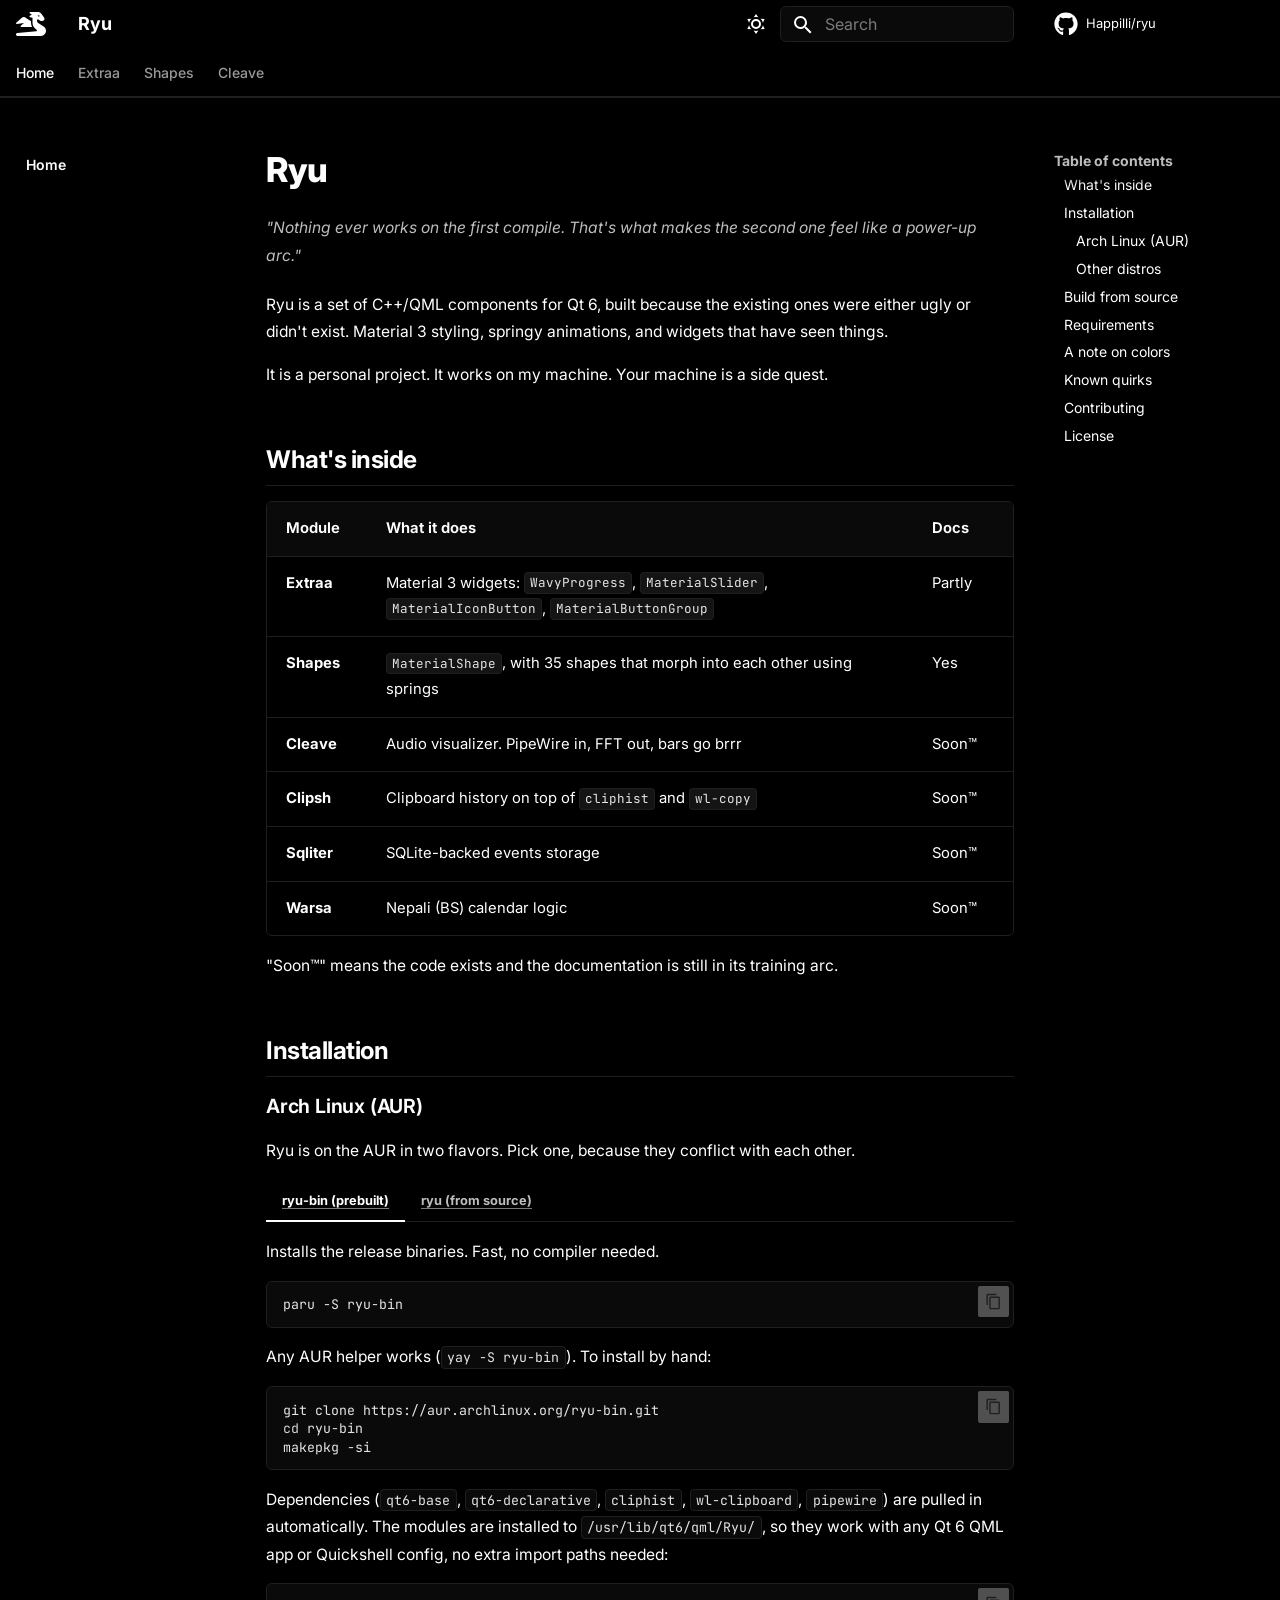
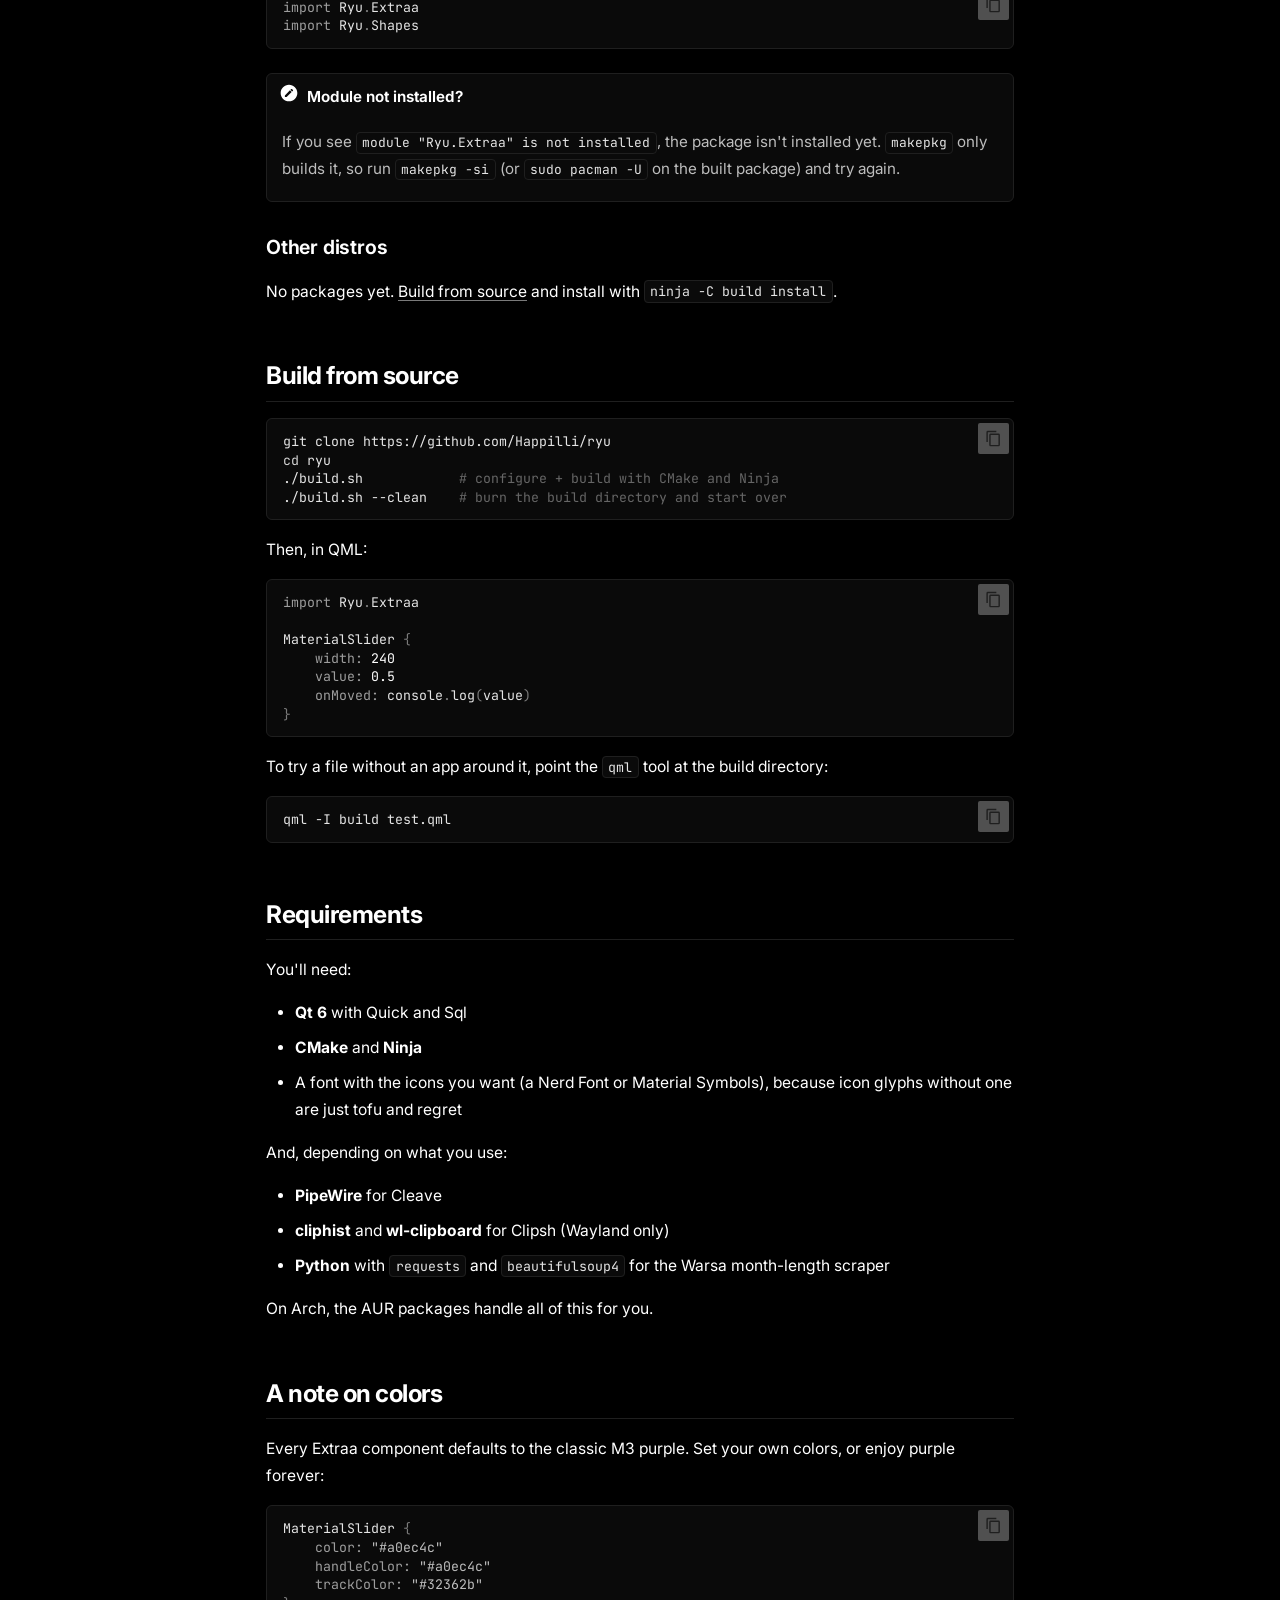
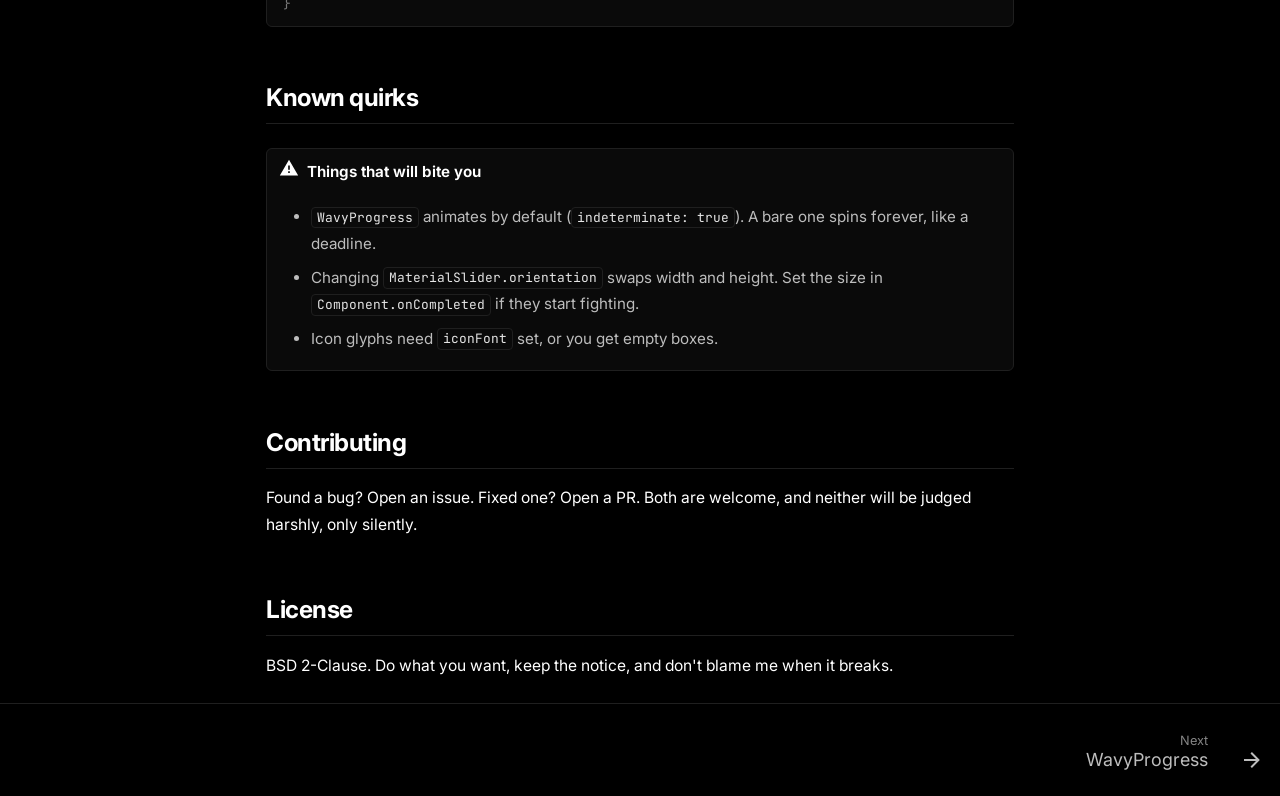
==== commit b26a73f3: "Deployed 05bf4b7 with MkDocs version: 1.6.1" ====
--- a/index.html
+++ b/index.html
@@ -276,6 +276,26 @@
   
 
       
+        
+  
+  
+  
+  
+    
+    
+      <li class="md-tabs__item">
+        <a href="cleave/cleave/" class="md-tabs__link">
+          
+  
+  
+  Cleave
+
+        </a>
+      </li>
+    
+  
+
+      
     </ul>
   </div>
 </nav>
@@ -405,17 +425,6 @@
 </li>
       
         <li class="md-nav__item">
-  <a href="#documented-so-far" class="md-nav__link">
-    <span class="md-ellipsis">
-      
-        Documented so far
-      
-    </span>
-  </a>
-  
-</li>
-      
-        <li class="md-nav__item">
   <a href="#installation" class="md-nav__link">
     <span class="md-ellipsis">
       
@@ -636,6 +645,118 @@
 
               
             
+              
+                
+  
+  
+  
+  
+    <li class="md-nav__item">
+      <a href="extraa/material-button-group/" class="md-nav__link">
+        
+  
+  
+  <span class="md-ellipsis">
+    
+  
+    MaterialButtonGroup
+  
+
+    
+  </span>
+  
+  
+
+      </a>
+    </li>
+  
+
+              
+            
+              
+                
+  
+  
+  
+  
+    <li class="md-nav__item">
+      <a href="extraa/material-search-box/" class="md-nav__link">
+        
+  
+  
+  <span class="md-ellipsis">
+    
+  
+    MaterialSearchBox
+  
+
+    
+  </span>
+  
+  
+
+      </a>
+    </li>
+  
+
+              
+            
+              
+                
+  
+  
+  
+  
+    <li class="md-nav__item">
+      <a href="extraa/material-menu/" class="md-nav__link">
+        
+  
+  
+  <span class="md-ellipsis">
+    
+  
+    MaterialMenu
+  
+
+    
+  </span>
+  
+  
+
+      </a>
+    </li>
+  
+
+              
+            
+              
+                
+  
+  
+  
+  
+    <li class="md-nav__item">
+      <a href="extraa/material-list/" class="md-nav__link">
+        
+  
+  
+  <span class="md-ellipsis">
+    
+  
+    MaterialList
+  
+
+    
+  </span>
+  
+  
+
+      </a>
+    </li>
+  
+
+              
+            
           </ul>
         </nav>
       
@@ -710,6 +831,93 @@
     
   
     MaterialShape
+  
+
+    
+  </span>
+  
+  
+
+      </a>
+    </li>
+  
+
+              
+            
+          </ul>
+        </nav>
+      
+    </li>
+  
+
+    
+      
+      
+  
+  
+  
+  
+    
+    
+    
+    
+      
+      
+        
+      
+    
+    
+    <li class="md-nav__item md-nav__item--nested">
+      
+        
+        
+        <input class="md-nav__toggle md-toggle " type="checkbox" id="__nav_4" >
+        
+          
+          <label class="md-nav__link" for="__nav_4" id="__nav_4_label" tabindex="0">
+            
+  
+  
+  <span class="md-ellipsis">
+    
+  
+    Cleave
+  
+
+    
+  </span>
+  
+  
+
+            <span class="md-nav__icon md-icon"></span>
+          </label>
+        
+        <nav class="md-nav" data-md-level="1" aria-labelledby="__nav_4_label" aria-expanded="false">
+          <label class="md-nav__title" for="__nav_4">
+            <span class="md-nav__icon md-icon"></span>
+            
+  
+    Cleave
+  
+
+          </label>
+          <ul class="md-nav__list" data-md-scrollfix>
+            
+              
+                
+  
+  
+  
+  
+    <li class="md-nav__item">
+      <a href="cleave/cleave/" class="md-nav__link">
+        
+  
+  
+  <span class="md-ellipsis">
+    
+  
+    Cleave
   
 
     
@@ -761,17 +969,6 @@
     <span class="md-ellipsis">
       
         What's inside
-      
-    </span>
-  </a>
-  
-</li>
-      
-        <li class="md-nav__item">
-  <a href="#documented-so-far" class="md-nav__link">
-    <span class="md-ellipsis">
-      
-        Documented so far
       
     </span>
   </a>
@@ -940,11 +1137,6 @@
 <td>Soon™</td>
 </tr>
 <tr>
-<td><strong>Drawness</strong></td>
-<td>A scene-graph drawing item with undo/redo</td>
-<td>Soon™</td>
-</tr>
-<tr>
 <td><strong>Sqliter</strong></td>
 <td>SQLite-backed events storage</td>
 <td>Soon™</td>
@@ -957,12 +1149,6 @@
 </tbody>
 </table>
 <p>"Soon™" means the code exists and the documentation is still in its training arc.</p>
-<h2 id="documented-so-far">Documented so far<a class="headerlink" href="#documented-so-far" title="Permanent link">&para;</a></h2>
-<ul>
-<li><a href="extraa/wavy-progress/"><strong>WavyProgress</strong></a>: a bar or ring with an optional wave. Set <code>amplitude: 0</code> and it becomes a calm, flat ring with no wave.</li>
-<li><a href="extraa/material-slider/"><strong>MaterialSlider</strong></a>: a floating-handle slider, horizontal or vertical, with a value bubble that appears when you grab it.</li>
-<li><a href="shapes/material-shape/"><strong>MaterialShape</strong></a>: 35 shapes that morph into each other on a spring, with image, glyph and loading modes.</li>
-</ul>
 <h2 id="installation">Installation<a class="headerlink" href="#installation" title="Permanent link">&para;</a></h2>
 <h3 id="arch-linux-aur">Arch Linux (AUR)<a class="headerlink" href="#arch-linux-aur" title="Permanent link">&para;</a></h3>
 <p>Ryu is on the AUR in two flavors. Pick one, because they conflict with each other.</p>
--- a/stylesheets/extra.css
+++ b/stylesheets/extra.css
@@ -129,6 +129,10 @@
   --ryu-accent-soft: #0000000f;
 }
 
+.md-grid {
+  max-width: none;
+}
+
 .md-header,
 .md-tabs {
   box-shadow: none;
@@ -260,6 +264,10 @@
     border: 0;
     margin-top: 0;
   }
+
+  .md-typeset__table table:not([class]) {
+    min-width: 34rem;
+  }
 }
 
 .md-search__overlay {
@@ -397,18 +405,32 @@
   background: var(--ryu-accent-soft);
 }
 
+.md-typeset__scrollwrap {
+  margin: 1em 0;
+  overflow: visible;
+}
+
 .md-typeset__table {
   display: block;
+  box-sizing: border-box;
+  width: 100%;
+  margin: 0;
+  padding: 0;
+  border: 1px solid var(--ryu-border);
+  border-radius: var(--ryu-radius);
+  overflow-x: auto;
+  -webkit-overflow-scrolling: touch;
 }
 
 .md-typeset table:not([class]) {
+  display: table;
+  width: 100%;
   font-size: 0.74rem;
   color: var(--md-default-fg-color);
-  border: 1px solid var(--ryu-border);
-  border-radius: var(--ryu-radius);
+  border: 0;
+  border-radius: 0;
   border-collapse: separate;
   border-spacing: 0;
-  overflow: hidden;
   box-shadow: none;
   background: transparent;
 }
@@ -429,8 +451,28 @@
   border-top: 0;
 }
 
+.md-typeset table:not([class]) tbody tr {
+  background: transparent;
+  transition: background-color 0.15s;
+}
+
 .md-typeset table:not([class]) tbody tr:hover {
-  background: var(--ryu-accent-soft);
+  background-color: var(--ryu-accent-soft);
+  box-shadow: none;
+}
+
+.md-typeset table:not([class]) tbody tr:hover td {
+  color: var(--md-default-fg-color);
+}
+
+.md-typeset table:not([class]) th code,
+.md-typeset table:not([class]) td code {
+  background-color: var(--ryu-surface-2);
+  border-color: var(--ryu-border);
+}
+
+.md-typeset table:not([class]) td a {
+  color: var(--md-default-fg-color);
 }
 
 .md-typeset .admonition,
@@ -498,7 +540,7 @@
   box-shadow: none;
 }
 
-.md-footer{
+.md-footer {
   background-color: var(--md-default-bg-color);
   border-top: 1px solid var(--ryu-border);
 }
@@ -516,6 +558,7 @@
   scrollbar-width: thin;
   scrollbar-color: var(--md-default-fg-color--lightest) transparent;
 }
+
 .md-footer-meta {
   display: none;
 }
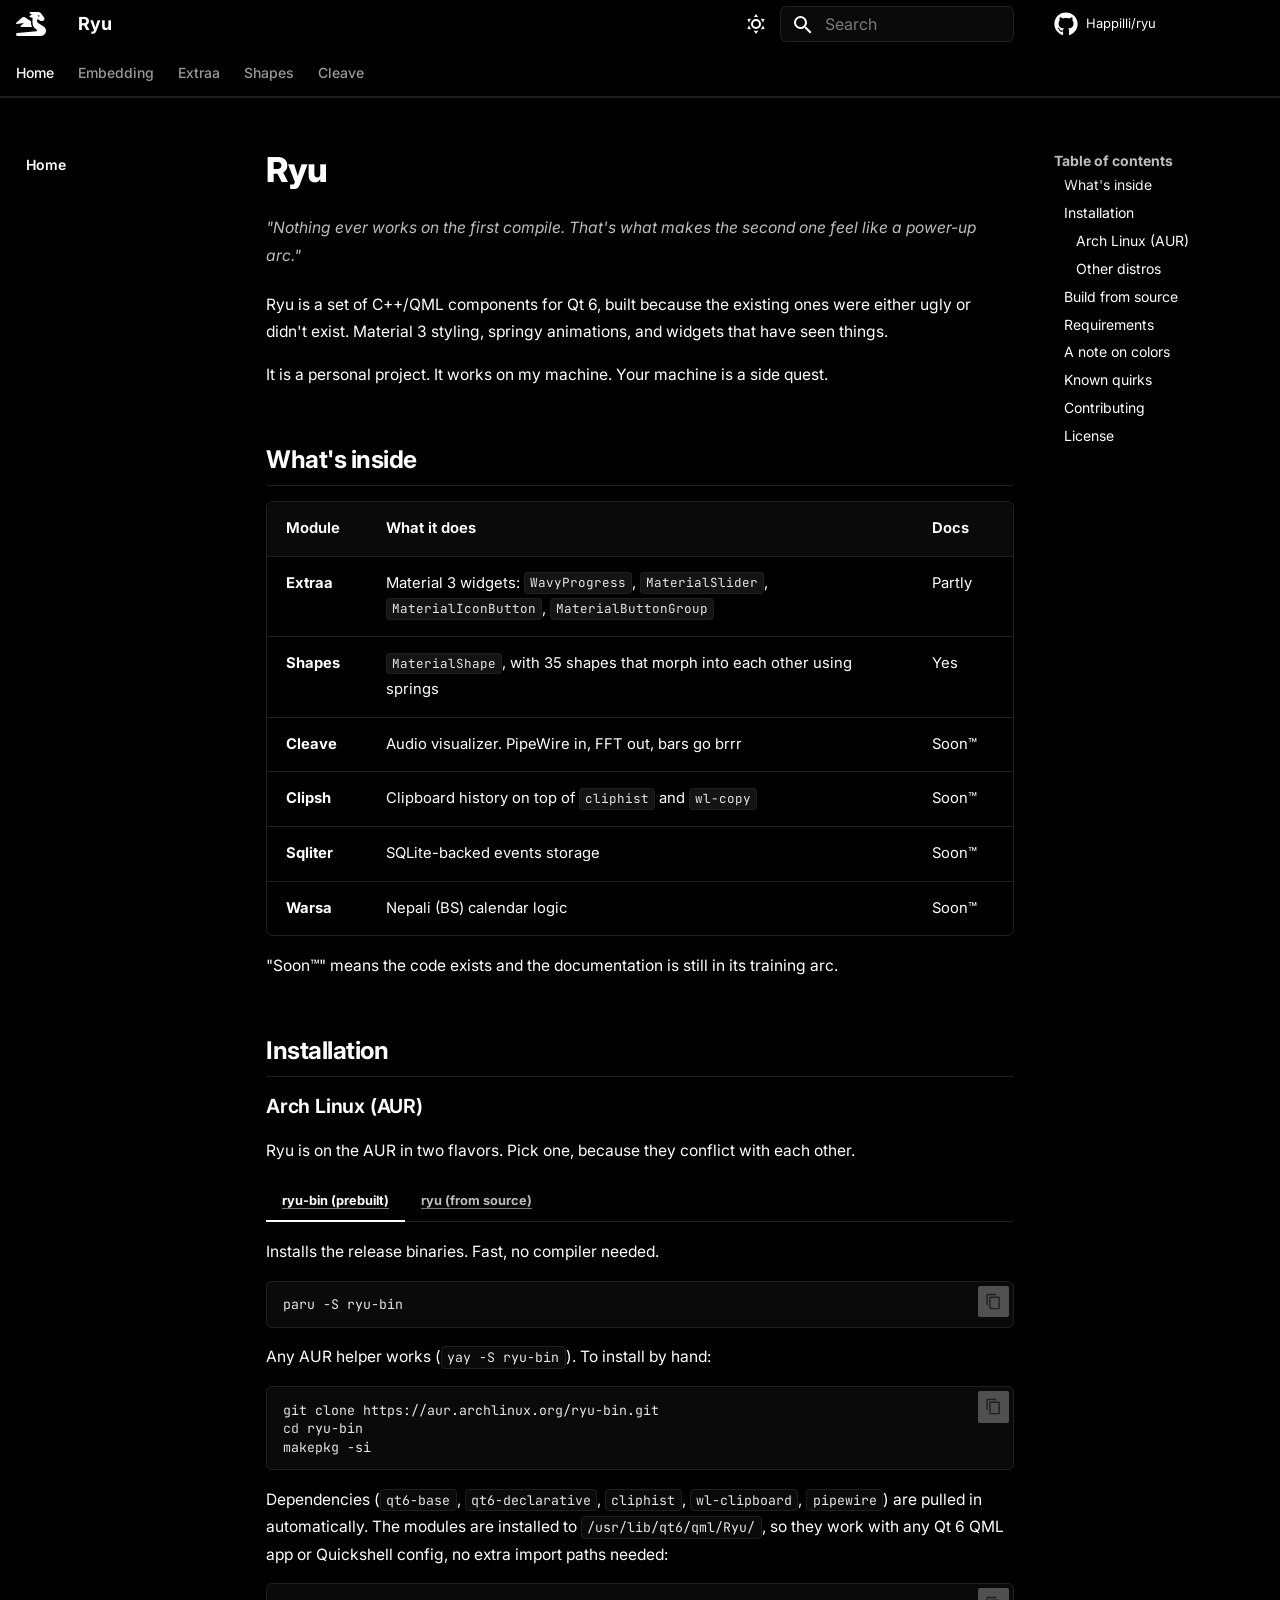
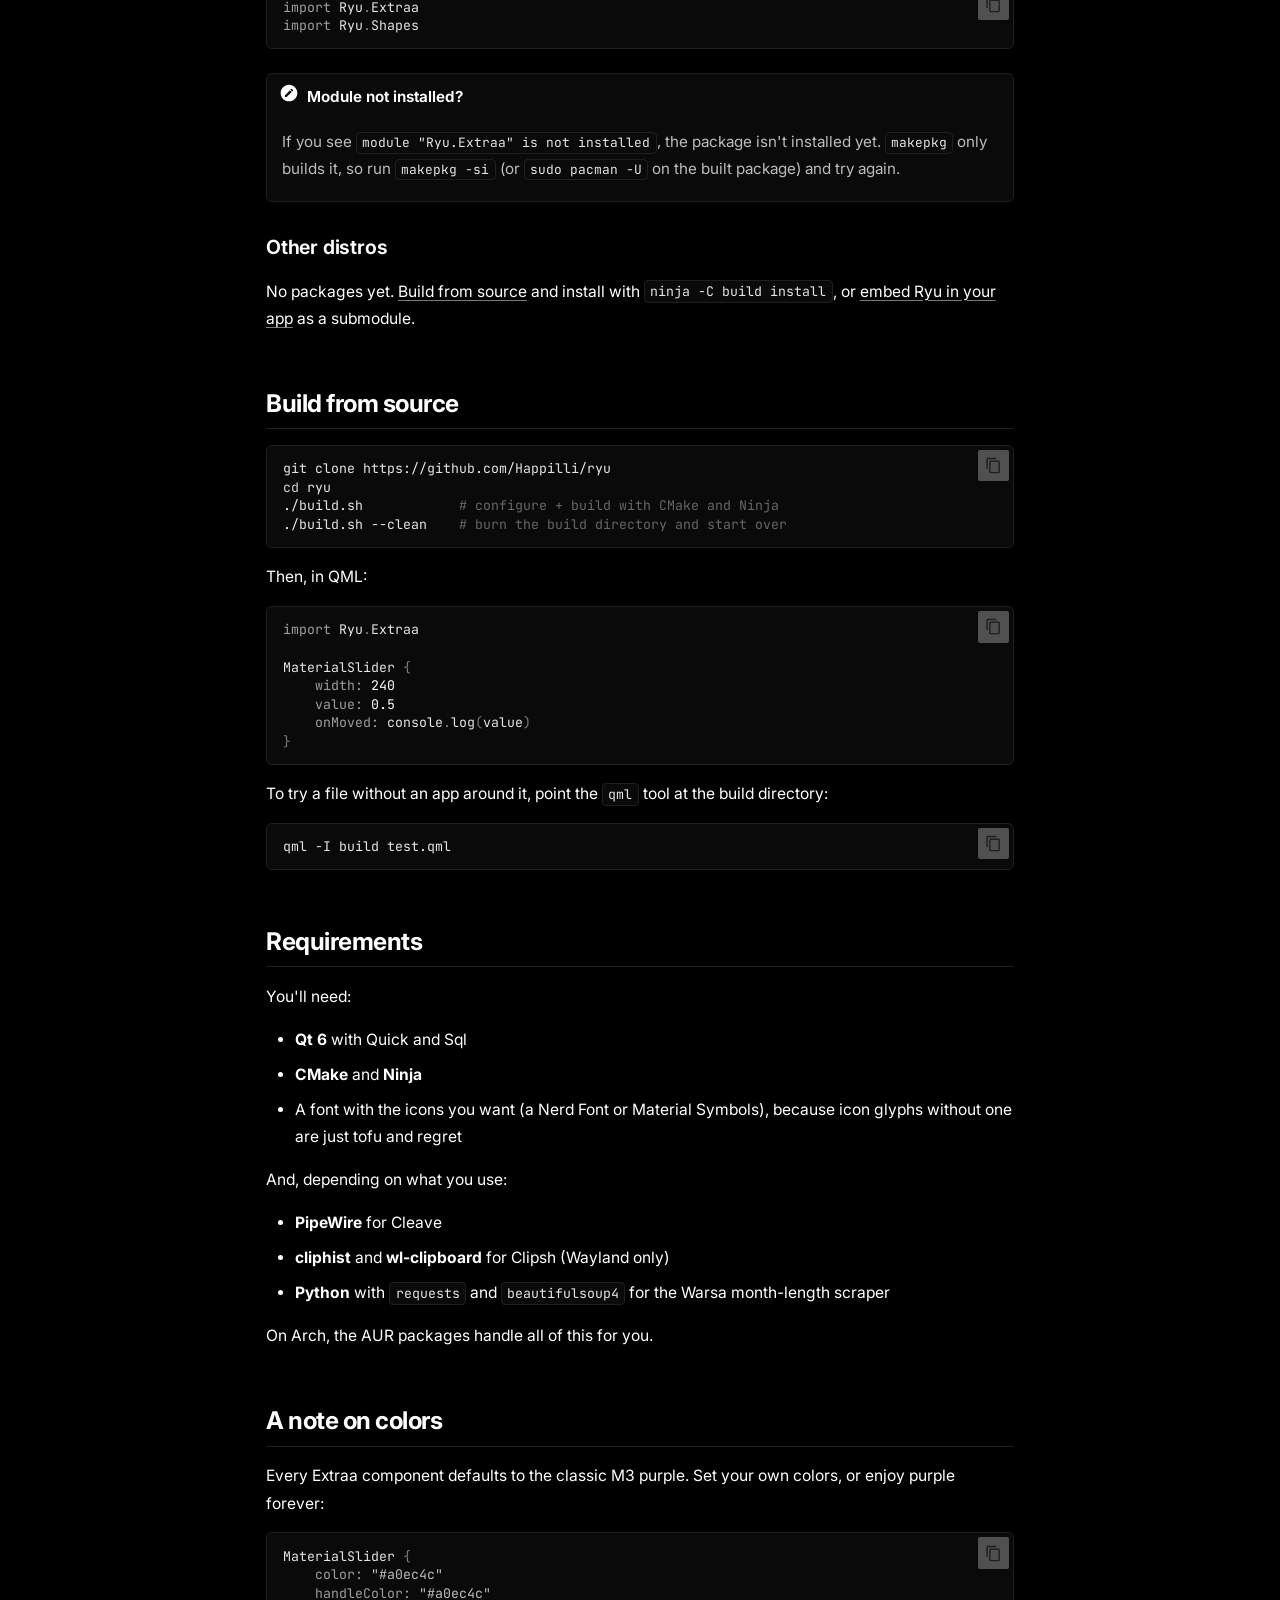
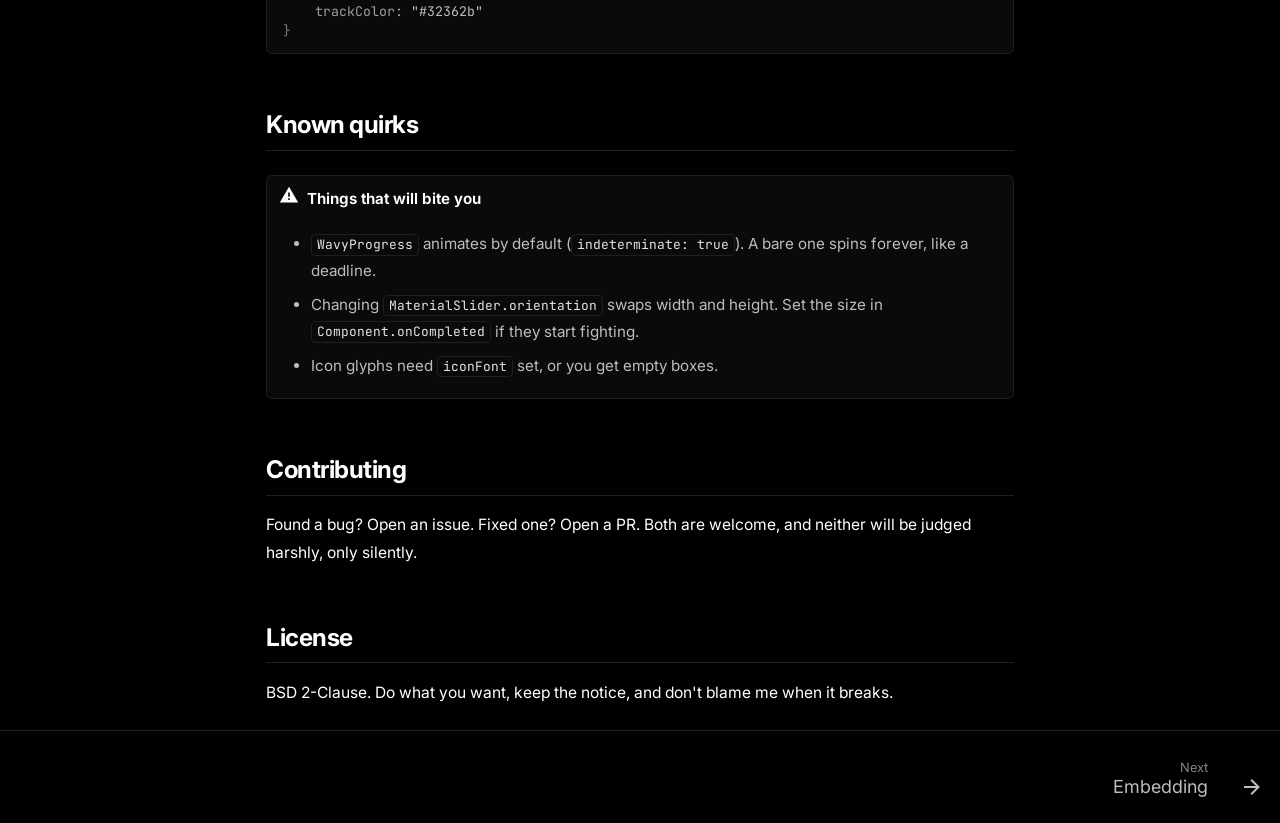
==== commit 2f7f8d4a: "Deployed ce147cc with MkDocs version: 1.6.1" ====
--- a/index.html
+++ b/index.html
@@ -14,14 +14,14 @@
       
       
       
-        <link rel="next" href="extraa/wavy-progress/">
+        <link rel="next" href="embedding/">
       
       
         
       
       
       <link rel="icon" href="dragon.svg">
-      <meta name="generator" content="mkdocs-1.6.1, mkdocs-material-9.7.7">
+      <meta name="generator" content="mkdocs-1.6.1, mkdocs-material-9.8.0">
     
     
       
@@ -29,10 +29,10 @@
       
     
     
-      <link rel="stylesheet" href="assets/stylesheets/main.ec1eaa64.min.css">
-      
-        
-        <link rel="stylesheet" href="assets/stylesheets/palette.ab4e12ef.min.css">
+      <link rel="stylesheet" href="assets/stylesheets/main.57a0d79d.min.css">
+      
+        
+        <link rel="stylesheet" href="assets/stylesheets/palette.fb2fffe2.min.css">
       
       
 
@@ -241,6 +241,25 @@
   
   
   
+    <li class="md-tabs__item">
+      <a href="embedding/" class="md-tabs__link">
+        
+  
+  
+    
+  
+  Embedding
+
+      </a>
+    </li>
+  
+
+      
+        
+  
+  
+  
+  
     
     
       <li class="md-tabs__item">
@@ -543,6 +562,33 @@
   
   
   
+    <li class="md-nav__item">
+      <a href="embedding/" class="md-nav__link">
+        
+  
+  
+  <span class="md-ellipsis">
+    
+  
+    Embedding
+  
+
+    
+  </span>
+  
+  
+
+      </a>
+    </li>
+  
+
+    
+      
+      
+  
+  
+  
+  
     
     
     
@@ -557,10 +603,10 @@
       
         
         
-        <input class="md-nav__toggle md-toggle " type="checkbox" id="__nav_2" >
-        
-          
-          <label class="md-nav__link" for="__nav_2" id="__nav_2_label" tabindex="0">
+        <input class="md-nav__toggle md-toggle " type="checkbox" id="__nav_3" >
+        
+          
+          <label class="md-nav__link" for="__nav_3" id="__nav_3_label" tabindex="0">
             
   
   
@@ -568,233 +614,6 @@
     
   
     Extraa
-  
-
-    
-  </span>
-  
-  
-
-            <span class="md-nav__icon md-icon"></span>
-          </label>
-        
-        <nav class="md-nav" data-md-level="1" aria-labelledby="__nav_2_label" aria-expanded="false">
-          <label class="md-nav__title" for="__nav_2">
-            <span class="md-nav__icon md-icon"></span>
-            
-  
-    Extraa
-  
-
-          </label>
-          <ul class="md-nav__list" data-md-scrollfix>
-            
-              
-                
-  
-  
-  
-  
-    <li class="md-nav__item">
-      <a href="extraa/wavy-progress/" class="md-nav__link">
-        
-  
-  
-  <span class="md-ellipsis">
-    
-  
-    WavyProgress
-  
-
-    
-  </span>
-  
-  
-
-      </a>
-    </li>
-  
-
-              
-            
-              
-                
-  
-  
-  
-  
-    <li class="md-nav__item">
-      <a href="extraa/material-slider/" class="md-nav__link">
-        
-  
-  
-  <span class="md-ellipsis">
-    
-  
-    MaterialSlider
-  
-
-    
-  </span>
-  
-  
-
-      </a>
-    </li>
-  
-
-              
-            
-              
-                
-  
-  
-  
-  
-    <li class="md-nav__item">
-      <a href="extraa/material-button-group/" class="md-nav__link">
-        
-  
-  
-  <span class="md-ellipsis">
-    
-  
-    MaterialButtonGroup
-  
-
-    
-  </span>
-  
-  
-
-      </a>
-    </li>
-  
-
-              
-            
-              
-                
-  
-  
-  
-  
-    <li class="md-nav__item">
-      <a href="extraa/material-search-box/" class="md-nav__link">
-        
-  
-  
-  <span class="md-ellipsis">
-    
-  
-    MaterialSearchBox
-  
-
-    
-  </span>
-  
-  
-
-      </a>
-    </li>
-  
-
-              
-            
-              
-                
-  
-  
-  
-  
-    <li class="md-nav__item">
-      <a href="extraa/material-menu/" class="md-nav__link">
-        
-  
-  
-  <span class="md-ellipsis">
-    
-  
-    MaterialMenu
-  
-
-    
-  </span>
-  
-  
-
-      </a>
-    </li>
-  
-
-              
-            
-              
-                
-  
-  
-  
-  
-    <li class="md-nav__item">
-      <a href="extraa/material-list/" class="md-nav__link">
-        
-  
-  
-  <span class="md-ellipsis">
-    
-  
-    MaterialList
-  
-
-    
-  </span>
-  
-  
-
-      </a>
-    </li>
-  
-
-              
-            
-          </ul>
-        </nav>
-      
-    </li>
-  
-
-    
-      
-      
-  
-  
-  
-  
-    
-    
-    
-    
-      
-      
-        
-      
-    
-    
-    <li class="md-nav__item md-nav__item--nested">
-      
-        
-        
-        <input class="md-nav__toggle md-toggle " type="checkbox" id="__nav_3" >
-        
-          
-          <label class="md-nav__link" for="__nav_3" id="__nav_3_label" tabindex="0">
-            
-  
-  
-  <span class="md-ellipsis">
-    
-  
-    Shapes
   
 
     
@@ -810,7 +629,7 @@
             <span class="md-nav__icon md-icon"></span>
             
   
-    Shapes
+    Extraa
   
 
           </label>
@@ -823,14 +642,154 @@
   
   
     <li class="md-nav__item">
-      <a href="shapes/material-shape/" class="md-nav__link">
+      <a href="extraa/wavy-progress/" class="md-nav__link">
         
   
   
   <span class="md-ellipsis">
     
   
-    MaterialShape
+    WavyProgress
+  
+
+    
+  </span>
+  
+  
+
+      </a>
+    </li>
+  
+
+              
+            
+              
+                
+  
+  
+  
+  
+    <li class="md-nav__item">
+      <a href="extraa/material-slider/" class="md-nav__link">
+        
+  
+  
+  <span class="md-ellipsis">
+    
+  
+    MaterialSlider
+  
+
+    
+  </span>
+  
+  
+
+      </a>
+    </li>
+  
+
+              
+            
+              
+                
+  
+  
+  
+  
+    <li class="md-nav__item">
+      <a href="extraa/material-button-group/" class="md-nav__link">
+        
+  
+  
+  <span class="md-ellipsis">
+    
+  
+    MaterialButtonGroup
+  
+
+    
+  </span>
+  
+  
+
+      </a>
+    </li>
+  
+
+              
+            
+              
+                
+  
+  
+  
+  
+    <li class="md-nav__item">
+      <a href="extraa/material-search-box/" class="md-nav__link">
+        
+  
+  
+  <span class="md-ellipsis">
+    
+  
+    MaterialSearchBox
+  
+
+    
+  </span>
+  
+  
+
+      </a>
+    </li>
+  
+
+              
+            
+              
+                
+  
+  
+  
+  
+    <li class="md-nav__item">
+      <a href="extraa/material-menu/" class="md-nav__link">
+        
+  
+  
+  <span class="md-ellipsis">
+    
+  
+    MaterialMenu
+  
+
+    
+  </span>
+  
+  
+
+      </a>
+    </li>
+  
+
+              
+            
+              
+                
+  
+  
+  
+  
+    <li class="md-nav__item">
+      <a href="extraa/material-list/" class="md-nav__link">
+        
+  
+  
+  <span class="md-ellipsis">
+    
+  
+    MaterialList
   
 
     
@@ -881,7 +840,7 @@
   <span class="md-ellipsis">
     
   
-    Cleave
+    Shapes
   
 
     
@@ -894,6 +853,93 @@
         
         <nav class="md-nav" data-md-level="1" aria-labelledby="__nav_4_label" aria-expanded="false">
           <label class="md-nav__title" for="__nav_4">
+            <span class="md-nav__icon md-icon"></span>
+            
+  
+    Shapes
+  
+
+          </label>
+          <ul class="md-nav__list" data-md-scrollfix>
+            
+              
+                
+  
+  
+  
+  
+    <li class="md-nav__item">
+      <a href="shapes/material-shape/" class="md-nav__link">
+        
+  
+  
+  <span class="md-ellipsis">
+    
+  
+    MaterialShape
+  
+
+    
+  </span>
+  
+  
+
+      </a>
+    </li>
+  
+
+              
+            
+          </ul>
+        </nav>
+      
+    </li>
+  
+
+    
+      
+      
+  
+  
+  
+  
+    
+    
+    
+    
+      
+      
+        
+      
+    
+    
+    <li class="md-nav__item md-nav__item--nested">
+      
+        
+        
+        <input class="md-nav__toggle md-toggle " type="checkbox" id="__nav_5" >
+        
+          
+          <label class="md-nav__link" for="__nav_5" id="__nav_5_label" tabindex="0">
+            
+  
+  
+  <span class="md-ellipsis">
+    
+  
+    Cleave
+  
+
+    
+  </span>
+  
+  
+
+            <span class="md-nav__icon md-icon"></span>
+          </label>
+        
+        <nav class="md-nav" data-md-level="1" aria-labelledby="__nav_5_label" aria-expanded="false">
+          <label class="md-nav__title" for="__nav_5">
             <span class="md-nav__icon md-icon"></span>
             
   
@@ -1180,7 +1226,7 @@
 <p>If you see <code>module "Ryu.Extraa" is not installed</code>, the package isn't installed yet. <code>makepkg</code> only builds it, so run <code>makepkg -si</code> (or <code>sudo pacman -U</code> on the built package) and try again.</p>
 </div>
 <h3 id="other-distros">Other distros<a class="headerlink" href="#other-distros" title="Permanent link">&para;</a></h3>
-<p>No packages yet. <a href="#build-from-source">Build from source</a> and install with <code>ninja -C build install</code>.</p>
+<p>No packages yet. <a href="#build-from-source">Build from source</a> and install with <code>ninja -C build install</code>, or <a href="embedding/">embed Ryu in your app</a> as a submodule.</p>
 <h2 id="build-from-source">Build from source<a class="headerlink" href="#build-from-source" title="Permanent link">&para;</a></h2>
 <div class="highlight"><pre><span></span><code>git<span class="w"> </span>clone<span class="w"> </span>https://github.com/Happilli/ryu
 <span class="nb">cd</span><span class="w"> </span>ryu
@@ -1272,13 +1318,13 @@
         
         
           
-          <a href="extraa/wavy-progress/" class="md-footer__link md-footer__link--next" aria-label="Next: WavyProgress">
+          <a href="embedding/" class="md-footer__link md-footer__link--next" aria-label="Next: Embedding">
             <div class="md-footer__title">
               <span class="md-footer__direction">
                 Next
               </span>
               <div class="md-ellipsis">
-                WavyProgress
+                Embedding
               </div>
             </div>
             <div class="md-footer__button md-icon">
@@ -1312,10 +1358,10 @@
     
       
       
-      <script id="__config" type="application/json">{"annotate": null, "base": ".", "features": ["navigation.instant", "navigation.instant.progress", "navigation.tabs", "navigation.tabs.sticky", "navigation.sections", "navigation.top", "navigation.footer", "toc.follow", "search.suggest", "search.highlight", "content.code.copy", "content.tabs.link"], "search": "assets/javascripts/workers/search.2c215733.min.js", "tags": null, "translations": {"clipboard.copied": "Copied to clipboard", "clipboard.copy": "Copy to clipboard", "search.result.more.one": "1 more on this page", "search.result.more.other": "# more on this page", "search.result.none": "No matching documents", "search.result.one": "1 matching document", "search.result.other": "# matching documents", "search.result.placeholder": "Type to start searching", "search.result.term.missing": "Missing", "select.version": "Select version"}, "version": null}</script>
-    
-    
-      <script src="assets/javascripts/bundle.d7400e89.min.js"></script>
+      <script id="__config" type="application/json">{"annotate": null, "base": ".", "features": ["navigation.instant", "navigation.instant.progress", "navigation.tabs", "navigation.tabs.sticky", "navigation.sections", "navigation.top", "navigation.footer", "toc.follow", "search.suggest", "search.highlight", "content.code.copy", "content.tabs.link"], "search": "assets/javascripts/workers/search.a7633da7.min.js", "tags": null, "translations": {"clipboard.copied": "Copied to clipboard", "clipboard.copy": "Copy to clipboard", "search.result.more.one": "1 more on this page", "search.result.more.other": "# more on this page", "search.result.none": "No matching documents", "search.result.one": "1 matching document", "search.result.other": "# matching documents", "search.result.placeholder": "Type to start searching", "search.result.term.missing": "Missing", "select.version": "Select version"}, "version": null}</script>
+    
+    
+      <script src="assets/javascripts/bundle.c21346df.min.js"></script>
       
     
   </body>
--- a/assets/stylesheets/main.57a0d79d.min.css
+++ b/assets/stylesheets/main.57a0d79d.min.css
@@ -0,0 +1,6 @@
+@charset "UTF-8";html{box-sizing:border-box;-webkit-text-size-adjust:none;-moz-text-size-adjust:none;text-size-adjust:none}*,:after,:before{box-sizing:inherit}@media(prefers-reduced-motion){*,:after,:before{transition:none!important}}body{margin:0;-webkit-font-smoothing:antialiased;-moz-osx-font-smoothing:grayscale;--md-text-font-family:var(--md-text-font, _),
+    -apple-system, BlinkMacSystemFont, Helvetica, Arial, sans-serif;--md-code-font-family:var(--md-code-font, _),
+    SFMono-Regular, Consolas, Menlo, monospace}.md-typeset code:not(.focus-visible),a,button,input,label{-webkit-tap-highlight-color:transparent}a{color:inherit;text-decoration:none}hr{box-sizing:initial;display:block;height:.05rem;padding:0;overflow:visible;border:0}small{font-size:80%}sub,sup{line-height:1em}img{border-style:none}table{border-spacing:0;border-collapse:initial}td,th{font-weight:400;vertical-align:top}button{padding:0;margin:0;font-family:inherit;font-size:inherit;background:#0000;border:0}input{border:0;outline:none}:root{--md-primary-fg-color:#4051b5;--md-primary-fg-color--light:#5d6cc0;--md-primary-fg-color--dark:#303fa1;--md-primary-bg-color:#fff;--md-primary-bg-color--light:#ffffffb3;--md-accent-fg-color:#526cfe;--md-accent-fg-color--transparent:#526cfe1a;--md-accent-bg-color:#fff;--md-accent-bg-color--light:#ffffffb3;--md-typeset-table-sort-icon:url("data:image/svg+xml;charset=utf-8,<svg xmlns='http://www.w3.org/2000/svg' viewBox='0 0 24 24'><path d='m18 21-4-4h3V7h-3l4-4 4 4h-3v10h3M2 19v-2h10v2M2 13v-2h7v2M2 7V5h4v2z'/></svg>");--md-typeset-table-sort-icon--asc:url("data:image/svg+xml;charset=utf-8,<svg xmlns='http://www.w3.org/2000/svg' viewBox='0 0 24 24'><path d='M19 17h3l-4 4-4-4h3V3h2M2 17h10v2H2M6 5v2H2V5m0 6h7v2H2z'/></svg>");--md-typeset-table-sort-icon--desc:url("data:image/svg+xml;charset=utf-8,<svg xmlns='http://www.w3.org/2000/svg' viewBox='0 0 24 24'><path d='M19 7h3l-4-4-4 4h3v14h2M2 17h10v2H2M6 5v2H2V5m0 6h7v2H2z'/></svg>")}[data-md-color-scheme=default]{color-scheme:light}[data-md-color-scheme=default] img[src$="#gh-dark-mode-only"],[data-md-color-scheme=default] img[src$="#only-dark"]{display:none}:root,[data-md-color-scheme=default]{--md-hue:225deg;--md-default-fg-color:#000000de;--md-default-fg-color--light:#0000008a;--md-default-fg-color--lighter:#00000052;--md-default-fg-color--lightest:#00000012;--md-default-bg-color:#fff;--md-default-bg-color--light:#ffffffb3;--md-default-bg-color--lighter:#ffffff4d;--md-default-bg-color--lightest:#ffffff1f;--md-code-fg-color:#36464e;--md-code-bg-color:#f5f5f5;--md-code-bg-color--light:#f5f5f5b3;--md-code-bg-color--lighter:#f5f5f54d;--md-code-hl-color:#4287ff;--md-code-hl-color--light:#4287ff1a;--md-code-hl-number-color:#d52a2a;--md-code-hl-special-color:#db1457;--md-code-hl-function-color:#a846b9;--md-code-hl-constant-color:#6e59d9;--md-code-hl-keyword-color:#3f6ec6;--md-code-hl-string-color:#1c7d4d;--md-code-hl-name-color:var(--md-code-fg-color);--md-code-hl-operator-color:var(--md-default-fg-color--light);--md-code-hl-punctuation-color:var(--md-default-fg-color--light);--md-code-hl-comment-color:var(--md-default-fg-color--light);--md-code-hl-generic-color:var(--md-default-fg-color--light);--md-code-hl-variable-color:var(--md-default-fg-color--light);--md-typeset-color:var(--md-default-fg-color);--md-typeset-a-color:var(--md-primary-fg-color);--md-typeset-del-color:#f5503d26;--md-typeset-ins-color:#0bd57026;--md-typeset-kbd-color:#fafafa;--md-typeset-kbd-accent-color:#fff;--md-typeset-kbd-border-color:#b8b8b8;--md-typeset-mark-color:#ffff0080;--md-typeset-table-color:#0000001f;--md-typeset-table-color--light:#00000009;--md-admonition-fg-color:var(--md-default-fg-color);--md-admonition-bg-color:var(--md-default-bg-color);--md-warning-fg-color:#000000de;--md-warning-bg-color:#ff9;--md-footer-fg-color:#fff;--md-footer-fg-color--light:#ffffffb3;--md-footer-fg-color--lighter:#ffffff73;--md-footer-bg-color:#000000de;--md-footer-bg-color--dark:#00000052;--md-shadow-z1:0 0.2rem 0.5rem #0000000d,
+    0 0 0.05rem #0000001a;--md-shadow-z2:0 0.2rem 0.5rem #0000001a,
+    0 0 0.05rem #00000040;--md-shadow-z3:0 0.2rem 0.5rem #0003,
+    0 0 0.05rem #00000059}.md-icon svg{display:block;width:1.2rem;height:1.2rem;fill:currentcolor}aside,body,input{font-family:var(--md-text-font-family);font-feature-settings:"kern","liga";color:var(--md-typeset-color)}code,kbd,pre{font-family:var(--md-code-font-family);font-feature-settings:"kern"}.md-typeset{font-size:.8rem;line-height:1.6;overflow-wrap:break-word;-webkit-print-color-adjust:exact;color-adjust:exact}@media print{.md-typeset{font-size:.68rem}.md-typeset code,.md-typeset kbd,.md-typeset pre{white-space:pre-wrap}}.md-typeset blockquote,.md-typeset dl,.md-typeset figure,.md-typeset ol,.md-typeset pre,.md-typeset ul{margin-top:1em;margin-bottom:1em}.md-typeset h1{margin:0 0 1.25em;font-size:2em;line-height:1.3;color:var(--md-default-fg-color--light)}.md-typeset h1,.md-typeset h2{font-weight:300;letter-spacing:-.01em}.md-typeset h2{margin:1.6em 0 .64em;font-size:1.5625em;line-height:1.4}.md-typeset h3{margin:1.6em 0 .8em;font-size:1.25em;font-weight:400;line-height:1.5;letter-spacing:-.01em}.md-typeset h2+h3{margin-top:.8em}.md-typeset h4{margin:1em 0;font-weight:700;letter-spacing:-.01em}.md-typeset h5,.md-typeset h6{margin:1.25em 0;font-size:.8em;font-weight:700;color:var(--md-default-fg-color--light);letter-spacing:-.01em}.md-typeset h5{text-transform:uppercase}.md-typeset h5 code{text-transform:none}.md-typeset hr{display:flow-root;margin:1.5em 0;border-bottom:.05rem solid var(--md-default-fg-color--lightest)}.md-typeset a{color:var(--md-typeset-a-color);word-break:break-word}.md-typeset a,.md-typeset a:before{transition:color 125ms}.md-typeset a:focus,.md-typeset a:hover{color:var(--md-accent-fg-color)}.md-typeset a:focus code,.md-typeset a:hover code{color:var(--md-accent-fg-color);background-color:var(--md-accent-fg-color--transparent)}.md-typeset a code{color:var(--md-typeset-a-color)}.md-typeset a.focus-visible{outline-color:var(--md-accent-fg-color);outline-offset:.2rem}.md-typeset code,.md-typeset kbd,.md-typeset pre{font-variant-ligatures:none;color:var(--md-code-fg-color);direction:ltr;transition:background-color 125ms}.md-typeset code{padding:0 .2941176471em;font-size:.85em;word-break:break-word;background-color:var(--md-code-bg-color);border-radius:.1rem;-webkit-box-decoration-break:clone;box-decoration-break:clone;transition:color 125ms,background-color 125ms}.md-typeset code:not(.focus-visible){outline:none}.md-typeset pre{position:relative;display:flow-root;line-height:1.4}.md-typeset pre>code{display:block;padding:.7720588235em 1.1764705882em;margin:0;overflow:auto;word-break:normal;touch-action:auto;scrollbar-color:var(--md-default-fg-color--lighter) #0000;scrollbar-width:thin;outline-color:var(--md-accent-fg-color);box-shadow:none;-webkit-box-decoration-break:slice;box-decoration-break:slice}.md-typeset pre>code:hover{scrollbar-color:var(--md-accent-fg-color) #0000}.md-typeset pre>code::-webkit-scrollbar{width:.2rem;height:.2rem}.md-typeset pre>code::-webkit-scrollbar-thumb{background-color:var(--md-default-fg-color--lighter)}.md-typeset pre>code::-webkit-scrollbar-thumb:hover{background-color:var(--md-accent-fg-color)}.md-typeset kbd{display:inline-block;padding:0 .6666666667em;font-size:.75em;color:var(--md-default-fg-color);word-break:break-word;vertical-align:text-top;background-color:var(--md-typeset-kbd-color);border-radius:.1rem;box-shadow:0 .1rem 0 .05rem var(--md-typeset-kbd-border-color),0 .1rem 0 var(--md-typeset-kbd-border-color),0 -.1rem .2rem var(--md-typeset-kbd-accent-color) inset}.md-typeset mark{color:inherit;word-break:break-word;background-color:var(--md-typeset-mark-color);-webkit-box-decoration-break:clone;box-decoration-break:clone}.md-typeset abbr{text-decoration:none;cursor:help}.md-typeset [data-preview],.md-typeset abbr{border-bottom:.05rem dotted var(--md-default-fg-color--light)}.md-typeset small{opacity:.75}[dir=ltr] .md-typeset sub,[dir=ltr] .md-typeset sup{margin-left:.078125em}[dir=rtl] .md-typeset sub,[dir=rtl] .md-typeset sup{margin-right:.078125em}[dir=ltr] .md-typeset blockquote{padding-left:.6rem;border-left:.2rem solid var(--md-default-fg-color--lighter)}[dir=rtl] .md-typeset blockquote{padding-right:.6rem;border-right:.2rem solid var(--md-default-fg-color--lighter)}.md-typeset blockquote{margin-left:0;margin-right:0;color:var(--md-default-fg-color--light)}.md-typeset ul{list-style-type:disc}.md-typeset ul[type]{list-style-type:revert-layer}[dir=ltr] .md-typeset ol,[dir=ltr] .md-typeset ol li ol,[dir=ltr] .md-typeset ol li ul,[dir=ltr] .md-typeset ul,[dir=ltr] .md-typeset ul li ol,[dir=ltr] .md-typeset ul li ul{margin-left:.625em}[dir=rtl] .md-typeset ol,[dir=rtl] .md-typeset ol li ol,[dir=rtl] .md-typeset ol li ul,[dir=rtl] .md-typeset ul,[dir=rtl] .md-typeset ul li ol,[dir=rtl] .md-typeset ul li ul{margin-right:.625em}.md-typeset ol,.md-typeset ul{padding:0}.md-typeset ol:not([hidden]),.md-typeset ul:not([hidden]){display:flow-root}.md-typeset ol ol,.md-typeset ul ol{list-style-type:lower-alpha}.md-typeset ol ol ol,.md-typeset ul ol ol{list-style-type:lower-roman}.md-typeset ol ol ol ol,.md-typeset ul ol ol ol{list-style-type:upper-alpha}.md-typeset ol ol ol ol ol,.md-typeset ul ol ol ol ol{list-style-type:upper-roman}.md-typeset ol[type],.md-typeset ul[type]{list-style-type:revert-layer}[dir=ltr] .md-typeset ol li,[dir=ltr] .md-typeset ul li{margin-left:1.25em}[dir=rtl] .md-typeset ol li,[dir=rtl] .md-typeset ul li{margin-right:1.25em}.md-typeset ol li,.md-typeset ul li{margin-bottom:.5em}.md-typeset ol li blockquote,.md-typeset ol li p,.md-typeset ul li blockquote,.md-typeset ul li p{margin:.5em 0}.md-typeset ol li:last-child,.md-typeset ul li:last-child{margin-bottom:0}.md-typeset ol li ol,.md-typeset ol li ul,.md-typeset ul li ol,.md-typeset ul li ul{margin-top:.5em;margin-bottom:.5em}[dir=ltr] .md-typeset dd{margin-left:1.875em}[dir=rtl] .md-typeset dd{margin-right:1.875em}.md-typeset dd{margin-top:1em;margin-bottom:1.5em}.md-typeset img,.md-typeset svg,.md-typeset video{max-width:100%;height:auto}.md-typeset img[align=left]{margin:1em 1em 1em 0}.md-typeset img[align=right]{margin:1em 0 1em 1em}.md-typeset img[align]:only-child{margin-top:0}.md-typeset figure{display:flow-root;width:fit-content;max-width:100%;margin:1em auto;text-align:center}.md-typeset figure img{display:block;margin:0 auto}.md-typeset figcaption{max-width:24rem;margin:1em auto;font-style:italic}.md-typeset iframe{max-width:100%}.md-typeset table:not([class]){display:inline-block;max-width:100%;overflow:auto;font-size:.64rem;touch-action:auto;background-color:var(--md-default-bg-color);border:.05rem solid var(--md-typeset-table-color);border-radius:.1rem}@media print{.md-typeset table:not([class]){display:table}}.md-typeset table:not([class])+*{margin-top:1.5em}.md-typeset table:not([class]) td>:first-child,.md-typeset table:not([class]) th>:first-child{margin-top:0}.md-typeset table:not([class]) td>:last-child,.md-typeset table:not([class]) th>:last-child{margin-bottom:0}.md-typeset table:not([class]) td:not([align]),.md-typeset table:not([class]) th:not([align]){text-align:left}[dir=rtl] .md-typeset table:not([class]) td:not([align]),[dir=rtl] .md-typeset table:not([class]) th:not([align]){text-align:right}.md-typeset table:not([class]) th{min-width:5rem;padding:.9375em 1.25em;font-weight:700;vertical-align:top}.md-typeset table:not([class]) td{padding:.9375em 1.25em;vertical-align:top;border-top:.05rem solid var(--md-typeset-table-color)}.md-typeset table:not([class]) tbody tr{transition:background-color 125ms}.md-typeset table:not([class]) tbody tr:hover{background-color:var(--md-typeset-table-color--light);box-shadow:0 .05rem 0 var(--md-default-bg-color) inset}.md-typeset table:not([class]) a{word-break:normal}.md-typeset table th[role=columnheader]{cursor:pointer}[dir=ltr] .md-typeset table th[role=columnheader]:after{margin-left:.5em}[dir=rtl] .md-typeset table th[role=columnheader]:after{margin-right:.5em}.md-typeset table th[role=columnheader]:after{display:inline-block;width:1.2em;height:1.2em;vertical-align:text-bottom;content:"";-webkit-mask-image:var(--md-typeset-table-sort-icon);mask-image:var(--md-typeset-table-sort-icon);-webkit-mask-repeat:no-repeat;mask-repeat:no-repeat;-webkit-mask-size:contain;mask-size:contain;transition:background-color 125ms}.md-typeset table th[role=columnheader]:hover:after{background-color:var(--md-default-fg-color--lighter)}.md-typeset table th[role=columnheader][aria-sort=ascending]:after{background-color:var(--md-default-fg-color--light);-webkit-mask-image:var(--md-typeset-table-sort-icon--asc);mask-image:var(--md-typeset-table-sort-icon--asc)}.md-typeset table th[role=columnheader][aria-sort=descending]:after{background-color:var(--md-default-fg-color--light);-webkit-mask-image:var(--md-typeset-table-sort-icon--desc);mask-image:var(--md-typeset-table-sort-icon--desc)}.md-typeset__scrollwrap{margin:1em -.8rem;overflow-x:auto;touch-action:auto}.md-typeset__table{display:inline-block;padding:0 .8rem;margin-bottom:.5em}@media print{.md-typeset__table{display:block}}html .md-typeset__table table{display:table;width:100%;margin:0;overflow:hidden}@media screen and (max-width:44.984375em){.md-content__inner>pre{margin:1em -.8rem}.md-content__inner>pre code{border-radius:0}}.md-typeset .md-author{position:relative;display:block;flex-shrink:0;width:1.6rem;height:1.6rem;overflow:hidden;border-radius:100%;transition:color 125ms,transform 125ms}.md-typeset .md-author img{display:block}.md-typeset .md-author--more{font-size:.6rem;font-weight:700;line-height:1.6rem;color:var(--md-default-fg-color--lighter);text-align:center;background:var(--md-default-fg-color--lightest)}.md-typeset .md-author--long{width:2.4rem;height:2.4rem}.md-typeset a.md-author{transform:scale(1)}.md-typeset a.md-author img{filter:grayscale(100%) opacity(75%);border-radius:100%;transition:filter 125ms}.md-typeset a.md-author:focus,.md-typeset a.md-author:hover{z-index:1;transform:scale(1.1)}.md-typeset a.md-author:focus img,.md-typeset a.md-author:hover img{filter:grayscale(0)}.md-banner{overflow:auto;color:var(--md-footer-fg-color);background-color:var(--md-footer-bg-color)}@media print{.md-banner{display:none}}.md-banner--warning{color:var(--md-warning-fg-color);background-color:var(--md-warning-bg-color)}.md-banner__inner{padding:0 .8rem;margin:.6rem auto;font-size:.7rem}[dir=ltr] .md-banner__button{float:right}[dir=rtl] .md-banner__button{float:left}.md-banner__button{color:inherit;cursor:pointer;transition:opacity .25s}.no-js .md-banner__button{display:none}.md-banner__button:hover{opacity:.7}html{height:100%;overflow-x:hidden;font-size:125%}@media screen and (min-width:100em){html{font-size:137.5%}}@media screen and (min-width:125em){html{font-size:150%}}body{position:relative;display:flex;flex-direction:column;width:100%;min-height:100%;font-size:.5rem;background-color:var(--md-default-bg-color)}@media print{body{display:block}}@media screen and (max-width:59.984375em){body[data-md-scrolllock]{position:fixed}}.md-grid{max-width:61rem;margin-left:auto;margin-right:auto}.md-container{display:flex;flex-grow:1;flex-direction:column}@media print{.md-container{display:block}}.md-main{flex-grow:1}.md-main__inner{display:flex;height:100%;margin-top:1.5rem}.md-ellipsis{overflow:hidden;text-overflow:ellipsis}.md-toggle{display:none}.md-option{position:absolute;width:0;height:0;opacity:0}.md-option:checked+label:not([hidden]){display:block}.md-option.focus-visible+label{outline-style:auto;outline-color:var(--md-accent-fg-color)}.md-skip{position:fixed;z-index:-1;padding:.3rem .5rem;margin:.5rem;font-size:.64rem;color:var(--md-default-bg-color);background-color:var(--md-default-fg-color);border-radius:.1rem;outline-color:var(--md-accent-fg-color);opacity:0;transform:translateY(.4rem)}.md-skip:focus{z-index:10;opacity:1;transition:transform .25s cubic-bezier(.4,0,.2,1),opacity 175ms 75ms;transform:translateY(0)}@page{margin:25mm}:root{--md-clipboard-icon:url("data:image/svg+xml;charset=utf-8,<svg xmlns='http://www.w3.org/2000/svg' viewBox='0 0 24 24'><path d='M19 21H8V7h11m0-2H8a2 2 0 0 0-2 2v14a2 2 0 0 0 2 2h11a2 2 0 0 0 2-2V7a2 2 0 0 0-2-2m-3-4H4a2 2 0 0 0-2 2v14h2V3h12z'/></svg>");--md-code-select-icon:url("data:image/svg+xml;charset=utf-8,<svg xmlns='http://www.w3.org/2000/svg' viewBox='0 0 24 24'><path d='M19 19h-4v2h4c1.1 0 2-.9 2-2v-4h-2m0-12h-4v2h4v4h2V5c0-1.1-.9-2-2-2M5 5h4V3H5c-1.1 0-2 .9-2 2v4h2m0 6H3v4c0 1.1.9 2 2 2h4v-2H5zm2-4h2v2H7zm4 0h2v2h-2zm4 0h2v2h-2zM7 7h2v2H7zm4 0h2v2h-2zm4 0h2v2h-2zm-8 8h2v2H7zm4 0h2v2h-2zm4 0h2v2h-2z'/></svg>");--md-code-copy-icon:url("data:image/svg+xml;charset=utf-8,<svg xmlns='http://www.w3.org/2000/svg' viewBox='0 0 24 24'><path d='M19 21H8V7h11m0-2H8a2 2 0 0 0-2 2v14a2 2 0 0 0 2 2h11a2 2 0 0 0 2-2V7a2 2 0 0 0-2-2m-3-4H4a2 2 0 0 0-2 2v14h2V3h12z'/></svg>")}.md-clipboard{z-index:1;width:1.5em;height:1.5em;color:var(--md-default-fg-color--lightest);cursor:pointer;border-radius:.1rem;outline-color:var(--md-accent-fg-color);outline-offset:.1rem;transition:color .25s}@media print{.md-clipboard{display:none}}.md-clipboard:not(.focus-visible){outline:none;-webkit-tap-highlight-color:transparent}:hover>.md-clipboard{color:var(--md-default-fg-color--light)}.md-clipboard:focus,.md-clipboard:hover{color:var(--md-accent-fg-color)}.md-clipboard:after{display:block;width:1.125em;height:1.125em;margin:0 auto;content:"";background-color:currentcolor;-webkit-mask-image:var(--md-clipboard-icon);mask-image:var(--md-clipboard-icon);-webkit-mask-repeat:no-repeat;mask-repeat:no-repeat;-webkit-mask-position:center;mask-position:center;-webkit-mask-size:contain;mask-size:contain}.md-clipboard--inline{cursor:pointer}.md-clipboard--inline code{transition:color .25s,background-color .25s}.md-clipboard--inline:focus code,.md-clipboard--inline:hover code{color:var(--md-accent-fg-color);background-color:var(--md-accent-fg-color--transparent)}.md-typeset .md-code__content{display:grid}.md-code__nav{position:absolute;top:.25em;right:.25em;z-index:1;display:flex;gap:.2rem;padding:.2rem;background-color:var(--md-code-bg-color--lighter);border-radius:.1rem;transition:background-color .25s}:hover>.md-code__nav{background-color:var(--md-code-bg-color--light)}.md-code__button{display:block;width:1.5em;height:1.5em;color:var(--md-default-fg-color--lightest);cursor:pointer;outline-color:var(--md-accent-fg-color);outline-offset:.1rem;transition:color .25s}:hover>*>.md-code__button{color:var(--md-default-fg-color--light)}.md-code__button.focus-visible,.md-code__button:hover{color:var(--md-accent-fg-color)}.md-code__button--active{color:var(--md-default-fg-color)!important}.md-code__button:after{display:block;width:1.125em;height:1.125em;margin:0 auto;content:"";background-color:currentcolor;-webkit-mask-repeat:no-repeat;mask-repeat:no-repeat;-webkit-mask-position:center;mask-position:center;-webkit-mask-size:contain;mask-size:contain}.md-code__button[data-md-type=select]:after{-webkit-mask-image:var(--md-code-select-icon);mask-image:var(--md-code-select-icon)}.md-code__button[data-md-type=copy]:after{-webkit-mask-image:var(--md-code-copy-icon);mask-image:var(--md-code-copy-icon)}@keyframes consent{0%{opacity:0;transform:translateY(100%)}to{opacity:1;transform:translateY(0)}}@keyframes overlay{0%{opacity:0}to{opacity:1}}.md-consent__overlay{position:fixed;top:0;z-index:5;width:100%;height:100%;background-color:#0000008a;-webkit-backdrop-filter:blur(.1rem);backdrop-filter:blur(.1rem);opacity:1;animation:overlay .25s both}.md-consent__inner{position:fixed;bottom:0;z-index:5;width:100%;max-height:100%;padding:0;overflow:auto;background-color:var(--md-default-bg-color);border:0;border-radius:.1rem;box-shadow:0 0 .2rem #0000001a,0 .2rem .4rem #0003;animation:consent .5s cubic-bezier(.1,.7,.1,1) both}.md-consent__form{padding:.8rem}.md-consent__settings{display:none;margin:1em 0}input:checked+.md-consent__settings{display:block}.md-consent__controls{margin-bottom:.8rem}.md-typeset .md-consent__controls .md-button{display:inline}@media screen and (max-width:44.984375em){.md-typeset .md-consent__controls .md-button{display:block;width:100%;margin-top:.4rem;text-align:center}}.md-consent label{cursor:pointer}.md-content{flex-grow:1;min-width:0}.md-content__inner{padding-top:.6rem;margin:0 .8rem 1.2rem}@media screen and (min-width:76.25em){[dir=ltr] .md-sidebar--primary:not([hidden])~.md-content>.md-content__inner,[dir=rtl] .md-sidebar--secondary:not([hidden])~.md-content>.md-content__inner{margin-left:1.2rem}[dir=ltr] .md-sidebar--secondary:not([hidden])~.md-content>.md-content__inner,[dir=rtl] .md-sidebar--primary:not([hidden])~.md-content>.md-content__inner{margin-right:1.2rem}}.md-content__inner:before{display:block;height:.4rem;content:""}.md-content__inner>:last-child{margin-bottom:0}[dir=ltr] .md-content__button{float:right;margin-left:.4rem}[dir=rtl] .md-content__button{float:left;margin-right:.4rem}.md-content__button{padding:0;margin:.4rem 0}@media print{.md-content__button{display:none}}.md-typeset .md-content__button{color:var(--md-default-fg-color--lighter)}.md-content__button svg{display:inline;vertical-align:top}[dir=rtl] .md-content__button svg{transform:scaleX(-1)}[dir=ltr] .md-dialog{right:.8rem}[dir=rtl] .md-dialog{left:.8rem}.md-dialog{position:fixed;bottom:.8rem;z-index:4;min-width:11.1rem;padding:.4rem .6rem;pointer-events:none;background-color:var(--md-default-fg-color);border-radius:.1rem;box-shadow:var(--md-shadow-z3);opacity:0;transition:transform 0s .4s,opacity .4s;transform:translateY(100%)}@media print{.md-dialog{display:none}}.md-dialog--active{pointer-events:auto;opacity:1;transition:transform .4s cubic-bezier(.075,.85,.175,1),opacity .4s;transform:translateY(0)}.md-dialog__inner{font-size:.7rem;color:var(--md-default-bg-color)}.md-feedback{margin:2em 0 1em;text-align:center}.md-feedback fieldset{padding:0;margin:0;border:none}.md-feedback__title{margin:1em auto;font-weight:700}.md-feedback__inner{position:relative}.md-feedback__list{position:relative;display:flex;flex-wrap:wrap;place-content:baseline center}.md-feedback__list:hover .md-icon:not(:disabled){color:var(--md-default-fg-color--lighter)}:disabled .md-feedback__list{min-height:1.8rem}.md-feedback__icon{flex-shrink:0;margin:0 .1rem;color:var(--md-default-fg-color--light);cursor:pointer;transition:color 125ms}.md-feedback__icon:not(:disabled).md-icon:hover{color:var(--md-accent-fg-color)}.md-feedback__icon:disabled{color:var(--md-default-fg-color--lightest);pointer-events:none}.md-feedback__note{position:relative;opacity:0;transition:transform .4s cubic-bezier(.1,.7,.1,1),opacity .15s;transform:translateY(.4rem)}.md-feedback__note>*{max-width:16rem;margin:0 auto}:disabled .md-feedback__note{opacity:1;transform:translateY(0)}@media print{.md-feedback,.md-footer{display:none}}.md-footer{color:var(--md-footer-fg-color);background-color:var(--md-footer-bg-color)}.md-footer__inner{justify-content:space-between;padding:.2rem;overflow:auto}.md-footer__inner:not([hidden]){display:flex}.md-footer__link{display:flex;flex-grow:.01;align-items:end;max-width:100%;margin-top:1rem;margin-bottom:.4rem;overflow:hidden;outline-color:var(--md-accent-fg-color);transition:opacity .25s}.md-footer__link:focus,.md-footer__link:hover{opacity:.7}[dir=rtl] .md-footer__link svg{transform:scaleX(-1)}@media screen and (max-width:44.984375em){.md-footer__link--prev{flex-shrink:0}.md-footer__link--prev .md-footer__title{display:none}}[dir=ltr] .md-footer__link--next{margin-left:auto}.md-footer__link--next{text-align:right}[dir=rtl] .md-footer__link--next{margin-right:auto;text-align:left}.md-footer__title{flex-grow:1;max-width:calc(100% - 2.4rem);padding:0 1rem;margin-bottom:.7rem;font-size:.9rem;white-space:nowrap}.md-footer__button{padding:.4rem;margin:.2rem}.md-footer__direction{font-size:.64rem;opacity:.7}.md-footer-meta{background-color:var(--md-footer-bg-color--dark)}.md-footer-meta__inner{display:flex;flex-wrap:wrap;justify-content:space-between;padding:.2rem}html .md-footer-meta.md-typeset a{color:var(--md-footer-fg-color--light)}html .md-footer-meta.md-typeset a:focus,html .md-footer-meta.md-typeset a:hover{color:var(--md-footer-fg-color)}.md-copyright{width:100%;padding:.4rem 0;margin:auto .6rem;font-size:.64rem;color:var(--md-footer-fg-color--lighter)}.md-copyright__highlight{color:var(--md-footer-fg-color--light)}.md-social{display:inline-flex;gap:.2rem;padding:.2rem 0 .6rem;margin:0 .4rem}@media screen and (min-width:45em){.md-copyright{width:auto}.md-social{padding:.6rem 0}}.md-social__link{display:inline-block;width:1.6rem;height:1.6rem;text-align:center}.md-social__link:before{line-height:1.9}.md-social__link svg{max-height:.8rem;vertical-align:-25%;fill:currentcolor}.md-typeset .md-button{display:inline-block;padding:.625em 2em;font-weight:700;color:var(--md-primary-fg-color);cursor:pointer;border:.1rem solid;border-radius:.1rem;transition:color 125ms,background-color 125ms,border-color 125ms}.md-typeset .md-button--primary{color:var(--md-primary-bg-color);background-color:var(--md-primary-fg-color);border-color:var(--md-primary-fg-color)}.md-typeset .md-button:focus,.md-typeset .md-button:hover{color:var(--md-accent-bg-color);background-color:var(--md-accent-fg-color);border-color:var(--md-accent-fg-color)}[dir=ltr] .md-typeset .md-input,[dir=rtl] .md-typeset .md-input{border-top-left-radius:.1rem}[dir=ltr] .md-typeset .md-input,[dir=rtl] .md-typeset .md-input{border-top-right-radius:.1rem}.md-typeset .md-input{height:1.8rem;padding:0 .6rem;font-size:.8rem;border-bottom:.1rem solid var(--md-default-fg-color--lighter);box-shadow:var(--md-shadow-z1);transition:border .25s,box-shadow .25s}.md-typeset .md-input:focus,.md-typeset .md-input:hover{border-bottom-color:var(--md-accent-fg-color);box-shadow:var(--md-shadow-z2)}.md-typeset .md-input--stretch{width:100%}.md-header{position:sticky;left:0;right:0;top:0;z-index:4;display:block;color:var(--md-primary-bg-color);background-color:var(--md-primary-fg-color);box-shadow:0 0 .2rem #0000,0 .2rem .4rem #0000}@media print{.md-header{display:none}}.md-header[hidden]{transition:transform .25s cubic-bezier(.8,0,.6,1),box-shadow .25s;transform:translateY(-100%)}.md-header--shadow{box-shadow:0 0 .2rem #0000001a,0 .2rem .4rem #0003;transition:transform .25s cubic-bezier(.1,.7,.1,1),box-shadow .25s}.md-header__inner{display:flex;align-items:center;padding:0 .2rem}.md-header__button{position:relative;z-index:1;padding:.4rem;margin:.2rem;color:currentcolor;vertical-align:middle;cursor:pointer;outline-color:var(--md-accent-fg-color);transition:opacity .25s}.md-header__button:hover{opacity:.7}.md-header__button:not([hidden]){display:inline-block}.md-header__button:not(.focus-visible){outline:none;-webkit-tap-highlight-color:transparent}.md-header__button.md-logo{padding:.4rem;margin:.2rem}@media screen and (max-width:76.234375em){.md-header__button.md-logo{display:none}}.md-header__button.md-logo img,.md-header__button.md-logo svg{display:block;width:auto;height:1.2rem;fill:currentcolor}@media screen and (min-width:60em){.md-header__button[for=__search]{display:none}}.no-js .md-header__button[for=__search]{display:none}[dir=rtl] .md-header__button[for=__search] svg{transform:scaleX(-1)}@media screen and (min-width:76.25em){.md-header__button[for=__drawer]{display:none}}.md-header__topic{position:absolute;display:flex;max-width:100%;white-space:nowrap;transition:transform .4s cubic-bezier(.1,.7,.1,1),opacity .15s}.md-header__topic+.md-header__topic{z-index:-1;pointer-events:none;opacity:0;transition:transform .4s cubic-bezier(1,.7,.1,.1),opacity .15s;transform:translateX(1.25rem)}[dir=rtl] .md-header__topic+.md-header__topic{transform:translateX(-1.25rem)}.md-draft,.md-header__topic:first-child,.md-nav__title{font-weight:700}[dir=ltr] .md-header__title{margin-left:1rem;margin-right:.4rem}[dir=rtl] .md-header__title{margin-right:1rem;margin-left:.4rem}.md-header__title{flex-grow:1;height:2.4rem;font-size:.9rem;line-height:2.4rem}.md-header__title--active .md-header__topic{z-index:-1;pointer-events:none;opacity:0;transition:transform .4s cubic-bezier(1,.7,.1,.1),opacity .15s;transform:translateX(-1.25rem)}[dir=rtl] .md-header__title--active .md-header__topic{transform:translateX(1.25rem)}.md-header__title--active .md-header__topic+.md-header__topic{z-index:0;pointer-events:auto;opacity:1;transition:transform .4s cubic-bezier(.1,.7,.1,1),opacity .15s;transform:translateX(0)}.md-header__title>.md-header__ellipsis{position:relative;width:100%;height:100%}.md-header__option{display:flex;flex-shrink:0;max-width:100%;white-space:nowrap;transition:max-width 0s .25s,opacity .25s .25s}[data-md-toggle=search]:checked~.md-header .md-header__option{max-width:0;opacity:0;transition:max-width,opacity}.md-header__option>input{bottom:0}.md-header__source{display:none}@media screen and (min-width:60em){[dir=ltr] .md-header__source{margin-left:1rem}[dir=rtl] .md-header__source{margin-right:1rem}.md-header__source{display:block;width:11.7rem;max-width:11.7rem}}@media screen and (min-width:76.25em){[dir=ltr] .md-header__source{margin-left:1.4rem}[dir=rtl] .md-header__source{margin-right:1.4rem}}.md-meta{font-size:.7rem;line-height:1.3;color:var(--md-default-fg-color--light)}.md-meta__list{display:inline-flex;flex-wrap:wrap;padding:0;margin:0;list-style:none}.md-meta__item:not(:last-child):after{margin-left:.2rem;margin-right:.2rem;content:"·"}.md-meta__link{color:var(--md-typeset-a-color)}.md-meta__link:focus,.md-meta__link:hover{color:var(--md-accent-fg-color)}.md-draft{display:inline-block;padding-left:.5714285714em;padding-right:.5714285714em;color:#fff;background-color:#ff1744;border-radius:.125em}:root{--md-nav-icon--prev:url("data:image/svg+xml;charset=utf-8,<svg xmlns='http://www.w3.org/2000/svg' viewBox='0 0 24 24'><path d='M20 11v2H8l5.5 5.5-1.42 1.42L4.16 12l7.92-7.92L13.5 5.5 8 11z'/></svg>");--md-nav-icon--next:url("data:image/svg+xml;charset=utf-8,<svg xmlns='http://www.w3.org/2000/svg' viewBox='0 0 24 24'><path d='M8.59 16.58 13.17 12 8.59 7.41 10 6l6 6-6 6z'/></svg>");--md-toc-icon:url("data:image/svg+xml;charset=utf-8,<svg xmlns='http://www.w3.org/2000/svg' viewBox='0 0 24 24'><path d='M3 9h14V7H3zm0 4h14v-2H3zm0 4h14v-2H3zm16 0h2v-2h-2zm0-10v2h2V7zm0 6h2v-2h-2z'/></svg>");--md-path-icon:url("data:image/svg+xml;charset=utf-8,<svg xmlns='http://www.w3.org/2000/svg' viewBox='0 0 24 24'><path d='M8.59 16.58 13.17 12 8.59 7.41 10 6l6 6-6 6z'/></svg>");--md-post-pin-icon:url("data:image/svg+xml;charset=utf-8,<svg xmlns='http://www.w3.org/2000/svg' viewBox='0 0 24 24'><path d='M16 12V4h1V2H7v2h1v8l-2 2v2h5.2v6h1.6v-6H18v-2z'/></svg>");--md-progress-value:0;--md-progress-delay:400ms;--md-search-result-icon:url("data:image/svg+xml;charset=utf-8,<svg xmlns='http://www.w3.org/2000/svg' viewBox='0 0 24 24'><path d='M14 2H6a2 2 0 0 0-2 2v16a2 2 0 0 0 2 2h7c-.41-.25-.8-.56-1.14-.9-.33-.33-.61-.7-.86-1.1H6V4h7v5h5v1.18c.71.16 1.39.43 2 .82V8zm6.31 16.9c1.33-2.11.69-4.9-1.4-6.22-2.11-1.33-4.91-.68-6.22 1.4-1.34 2.11-.69 4.89 1.4 6.22 1.46.93 3.32.93 4.79.02L22 23.39 23.39 22zm-3.81.1a2.5 2.5 0 0 1-2.5-2.5 2.5 2.5 0 0 1 2.5-2.5 2.5 2.5 0 0 1 2.5 2.5 2.5 2.5 0 0 1-2.5 2.5'/></svg>")}.md-nav,.md-nav__link .md-typeset{font-size:.7rem;line-height:1.3}.md-nav__title{display:block;padding:0 .6rem;overflow:hidden;color:var(--md-default-fg-color--light);text-overflow:ellipsis}.md-nav__title .md-nav__button{display:none}.md-nav__title .md-nav__button img{width:auto;height:100%}.md-nav__title .md-nav__button.md-logo img,.md-nav__title .md-nav__button.md-logo svg{display:block;width:auto;max-width:100%;height:2.4rem;object-fit:contain;fill:currentcolor}.md-nav__list{padding:0;margin:0;list-style:none}.md-nav__link{display:flex;gap:.4rem;align-items:flex-start;margin-top:.625em;scroll-snap-align:start;transition:color 125ms}.md-nav__link--passed,.md-nav__link--passed code{color:var(--md-default-fg-color--light)}.md-nav__item .md-nav__link--active,.md-nav__item .md-nav__link--active code{color:var(--md-typeset-a-color)}.md-nav__link .md-ellipsis{position:relative}.md-nav__link .md-ellipsis code{word-break:normal}[dir=ltr] .md-nav__link .md-icon:last-child{margin-left:auto}[dir=rtl] .md-nav__link .md-icon:last-child{margin-right:auto}.md-nav__link svg{position:relative;flex-shrink:0;height:1.3em;fill:currentcolor}.md-nav__link[for]:focus,.md-nav__link[for]:hover,.md-nav__link[href]:focus,.md-nav__link[href]:hover{color:var(--md-accent-fg-color);cursor:pointer}.md-nav__link[for]:focus code,.md-nav__link[for]:hover code,.md-nav__link[href]:focus code,.md-nav__link[href]:hover code{color:var(--md-accent-fg-color);background-color:var(--md-accent-fg-color--transparent)}.md-nav__link.focus-visible,.md-pagination__link.focus-visible{outline-color:var(--md-accent-fg-color);outline-offset:.2rem}.md-nav--primary .md-nav__link[for=__toc]{display:none}.md-nav--primary .md-nav__link[for=__toc] .md-icon:after{display:block;width:100%;height:100%;background-color:currentcolor;-webkit-mask-image:var(--md-toc-icon);mask-image:var(--md-toc-icon)}.md-nav--primary .md-nav__link[for=__toc]~.md-nav,.md-nav__source{display:none}.md-nav__container>.md-nav__link{margin-top:0}.md-nav__container>.md-nav__link:first-child{flex-grow:1;min-width:0}.md-nav__icon{flex-shrink:0}@media screen and (max-width:76.234375em){.md-nav--primary,.md-nav--primary .md-nav{position:absolute;left:0;right:0;top:0;z-index:1;display:flex;flex-direction:column;height:100%;background-color:var(--md-default-bg-color)}.md-nav--primary .md-nav__item,.md-nav--primary .md-nav__title{font-size:.8rem;line-height:1.5}.md-nav--primary .md-nav__title{position:relative;height:5.6rem;padding:3rem .8rem .2rem;line-height:2.4rem;color:var(--md-default-fg-color--light);white-space:nowrap;cursor:pointer;background-color:var(--md-default-fg-color--lightest)}[dir=ltr] .md-nav--primary .md-nav__title .md-nav__icon{left:.4rem}[dir=rtl] .md-nav--primary .md-nav__title .md-nav__icon{right:.4rem}.md-nav--primary .md-nav__title .md-nav__icon{position:absolute;top:.4rem;display:block;width:1.2rem;height:1.2rem;margin:.2rem}.md-nav--primary .md-nav__title .md-nav__icon:after{display:block;width:100%;height:100%;content:"";background-color:currentcolor;-webkit-mask-image:var(--md-nav-icon--prev);mask-image:var(--md-nav-icon--prev);-webkit-mask-repeat:no-repeat;mask-repeat:no-repeat;-webkit-mask-position:center;mask-position:center;-webkit-mask-size:contain;mask-size:contain}.md-nav--primary .md-nav__title~.md-nav__list{overflow-y:auto;touch-action:pan-y;scroll-snap-type:y mandatory;background-color:var(--md-default-bg-color);box-shadow:0 .05rem 0 var(--md-default-fg-color--lightest) inset}.md-nav--primary .md-nav__title~.md-nav__list>:first-child{border-top:0}.md-nav--primary .md-nav__title[for=__drawer]{font-weight:700;color:var(--md-primary-bg-color);background-color:var(--md-primary-fg-color)}.md-nav--primary .md-nav__title .md-logo{position:absolute;left:.2rem;right:.2rem;top:.2rem;display:block;padding:.4rem;margin:.2rem}.md-nav--primary .md-nav__list{flex:1}.md-nav--primary .md-nav__item{border-top:.05rem solid var(--md-default-fg-color--lightest)}.md-nav--primary .md-nav__item--active>.md-nav__link{color:var(--md-typeset-a-color)}.md-nav--primary .md-nav__item--active>.md-nav__link:focus,.md-nav--primary .md-nav__item--active>.md-nav__link:hover{color:var(--md-accent-fg-color)}.md-nav--primary .md-nav__link{padding:.6rem .8rem;margin-top:0}.md-nav--primary .md-nav__link svg{margin-top:.1em}.md-nav--primary .md-nav__link>.md-nav__link{padding:0}[dir=ltr] .md-nav--primary .md-nav__link .md-nav__icon{margin-right:-.2rem}[dir=rtl] .md-nav--primary .md-nav__link .md-nav__icon{margin-left:-.2rem}.md-nav--primary .md-nav__link .md-nav__icon{width:1.2rem;height:1.2rem;font-size:1.2rem}.md-nav--primary .md-nav__link .md-nav__icon:after{display:block;width:100%;height:100%;content:"";background-color:currentcolor;-webkit-mask-image:var(--md-nav-icon--next);mask-image:var(--md-nav-icon--next);-webkit-mask-repeat:no-repeat;mask-repeat:no-repeat;-webkit-mask-position:center;mask-position:center;-webkit-mask-size:contain;mask-size:contain}[dir=rtl] .md-nav--primary .md-nav__icon:after{transform:scale(-1)}.md-nav--primary .md-nav--secondary .md-nav{position:static;background-color:initial}[dir=ltr] .md-nav--primary .md-nav--secondary .md-nav .md-nav__link{padding-left:1.4rem}[dir=rtl] .md-nav--primary .md-nav--secondary .md-nav .md-nav__link{padding-right:1.4rem}[dir=ltr] .md-nav--primary .md-nav--secondary .md-nav .md-nav .md-nav__link{padding-left:2rem}[dir=rtl] .md-nav--primary .md-nav--secondary .md-nav .md-nav .md-nav__link{padding-right:2rem}[dir=ltr] .md-nav--primary .md-nav--secondary .md-nav .md-nav .md-nav .md-nav__link{padding-left:2.6rem}[dir=rtl] .md-nav--primary .md-nav--secondary .md-nav .md-nav .md-nav .md-nav__link{padding-right:2.6rem}[dir=ltr] .md-nav--primary .md-nav--secondary .md-nav .md-nav .md-nav .md-nav .md-nav__link{padding-left:3.2rem}[dir=rtl] .md-nav--primary .md-nav--secondary .md-nav .md-nav .md-nav .md-nav .md-nav__link{padding-right:3.2rem}.md-nav--secondary{background-color:initial}.md-nav__toggle~.md-nav{display:flex;opacity:0;transition:transform .25s cubic-bezier(.8,0,.6,1),opacity 125ms 50ms;transform:translateX(100%)}[dir=rtl] .md-nav__toggle~.md-nav{transform:translateX(-100%)}.md-nav__toggle:checked~.md-nav{opacity:1;transition:transform .25s cubic-bezier(.4,0,.2,1),opacity 125ms 125ms;transform:translateX(0)}.md-nav__toggle:checked~.md-nav>.md-nav__list{backface-visibility:hidden}}@media screen and (max-width:59.984375em){.md-nav--primary .md-nav__link[for=__toc]{display:flex}.md-nav--primary .md-nav__link[for=__toc] .md-icon:after{content:""}.md-nav--primary .md-nav__link[for=__toc]+.md-nav__link{display:none}.md-nav--primary .md-nav__link[for=__toc]~.md-nav{display:flex}.md-nav__source{display:block;padding:0 .2rem;color:var(--md-primary-bg-color);background-color:var(--md-primary-fg-color--dark)}}@media screen and (min-width:60em) and (max-width:76.234375em){.md-nav--integrated .md-nav__link[for=__toc]{display:flex}.md-nav--integrated .md-nav__link[for=__toc] .md-icon:after{content:""}.md-nav--integrated .md-nav__link[for=__toc]+.md-nav__link{display:none}.md-nav--integrated .md-nav__link[for=__toc]~.md-nav{display:flex}}@media screen and (min-width:60em){.md-nav{margin-bottom:-.4rem}.md-nav--secondary .md-nav__title{position:sticky;top:0;z-index:1;background:var(--md-default-bg-color);box-shadow:0 0 .4rem .4rem var(--md-default-bg-color)}.md-nav--secondary .md-nav__title[for=__toc]{scroll-snap-align:start}.md-nav--secondary .md-nav__title .md-nav__icon{display:none}[dir=ltr] .md-nav--secondary .md-nav__list{padding-left:.6rem}[dir=rtl] .md-nav--secondary .md-nav__list{padding-right:.6rem}.md-nav--secondary .md-nav__list{padding-bottom:.4rem}[dir=ltr] .md-nav--secondary .md-nav__item>.md-nav__link{margin-right:.4rem}[dir=rtl] .md-nav--secondary .md-nav__item>.md-nav__link{margin-left:.4rem}}@media screen and (min-width:76.25em){.md-nav{margin-bottom:-.4rem;transition:max-height .25s cubic-bezier(.86,0,.07,1)}.md-nav--primary .md-nav__title{position:sticky;top:0;z-index:1;background:var(--md-default-bg-color);box-shadow:0 0 .4rem .4rem var(--md-default-bg-color)}.md-nav--primary .md-nav__title[for=__drawer]{scroll-snap-align:start}.md-nav--primary .md-nav__title .md-nav__icon{display:none}[dir=ltr] .md-nav--primary .md-nav__list{padding-left:.6rem}[dir=rtl] .md-nav--primary .md-nav__list{padding-right:.6rem}.md-nav--primary .md-nav__list{padding-bottom:.4rem}[dir=ltr] .md-nav--primary .md-nav__item>.md-nav__link{margin-right:.4rem}[dir=rtl] .md-nav--primary .md-nav__item>.md-nav__link{margin-left:.4rem}.md-nav__toggle~.md-nav{display:grid;grid-template-rows:minmax(.4rem,0fr);visibility:collapse;opacity:0;transition:grid-template-rows .25s cubic-bezier(.86,0,.07,1),opacity .25s,visibility 0s .25s}.md-nav__toggle~.md-nav>.md-nav__list{overflow:hidden}.md-nav__toggle.md-toggle--indeterminate~.md-nav,.md-nav__toggle:checked~.md-nav{grid-template-rows:minmax(.4rem,1fr);visibility:visible;opacity:1;transition:grid-template-rows .25s cubic-bezier(.86,0,.07,1),opacity .15s .1s,visibility}.md-nav__toggle.md-toggle--indeterminate~.md-nav{transition:none}.md-nav__item--nested>.md-nav>.md-nav__title{display:none}.md-nav__item--section{display:block;margin:1.25em 0}.md-nav__item--section:last-child{margin-bottom:0}.md-nav__item--section>.md-nav__link{font-weight:700}.md-nav--lifted>.md-nav__list>.md-nav__item>[for],.md-nav__item--section>.md-nav__link[for]{color:var(--md-default-fg-color--light)}.md-nav--lifted>.md-nav__list>.md-nav__item--active>.md-nav__link:not(.md-nav__container),.md-nav__item--section>.md-nav__link:not(.md-nav__container){pointer-events:none}.md-nav__item--section>.md-nav__link .md-icon,.md-nav__item--section>.md-nav__link>[for]{display:none}[dir=ltr] .md-nav__item--section>.md-nav{margin-left:-.6rem}[dir=rtl] .md-nav__item--section>.md-nav{margin-right:-.6rem}.md-nav__item--section>.md-nav{display:block;visibility:visible;opacity:1}.md-nav__item--section>.md-nav>.md-nav__list>.md-nav__item{padding:0}.md-nav__icon{width:.9rem;height:.9rem;border-radius:100%;transition:background-color .25s}.md-nav__icon:hover{background-color:var(--md-accent-fg-color--transparent)}.md-nav__icon:after{display:inline-block;width:100%;height:100%;vertical-align:-.1rem;content:"";background-color:currentcolor;border-radius:100%;-webkit-mask-image:var(--md-nav-icon--next);mask-image:var(--md-nav-icon--next);-webkit-mask-repeat:no-repeat;mask-repeat:no-repeat;-webkit-mask-position:center;mask-position:center;-webkit-mask-size:contain;mask-size:contain;transition:transform .25s}[dir=rtl] .md-nav__icon:after{transform:rotate(180deg)}.md-nav__item--nested .md-nav__toggle:checked~.md-nav__link .md-nav__icon:after,.md-nav__item--nested .md-toggle--indeterminate~.md-nav__link .md-nav__icon:after{transform:rotate(90deg)}.md-nav--lifted>.md-nav__list>.md-nav__item,.md-nav--lifted>.md-nav__title{display:none}.md-nav--lifted>.md-nav__list>.md-nav__item--active{display:block}.md-nav--lifted>.md-nav__list>.md-nav__item--active>.md-nav__link{position:sticky;top:0;z-index:1;margin-top:0;background:var(--md-default-bg-color);box-shadow:0 0 .4rem .4rem var(--md-default-bg-color)}.md-nav--lifted>.md-nav__list>.md-nav__item--active.md-nav__item--section{margin:0}[dir=ltr] .md-nav--lifted>.md-nav__list>.md-nav__item>.md-nav:not(.md-nav--secondary){margin-left:-.6rem}[dir=rtl] .md-nav--lifted>.md-nav__list>.md-nav__item>.md-nav:not(.md-nav--secondary){margin-right:-.6rem}.md-nav--lifted .md-nav[data-md-level="1"]{grid-template-rows:minmax(.4rem,1fr);visibility:visible;opacity:1}[dir=ltr] .md-nav--integrated>.md-nav__list>.md-nav__item--active .md-nav--secondary{border-left:.05rem solid var(--md-primary-fg-color)}[dir=rtl] .md-nav--integrated>.md-nav__list>.md-nav__item--active .md-nav--secondary{border-right:.05rem solid var(--md-primary-fg-color)}.md-nav--integrated>.md-nav__list>.md-nav__item--active .md-nav--secondary{display:block;margin-bottom:1.25em;visibility:visible;opacity:1}.md-nav--integrated>.md-nav__list>.md-nav__item--active .md-nav--secondary>.md-nav__list{padding-bottom:0;overflow:visible}.md-nav--integrated>.md-nav__list>.md-nav__item--active .md-nav--secondary>.md-nav__title{display:none}}.md-pagination{gap:.4rem;font-size:.8rem;font-weight:700}.md-pagination,.md-pagination>*{display:flex;align-items:center;justify-content:center}.md-pagination>*{min-width:1.8rem;height:1.8rem;text-align:center;border-radius:.2rem}.md-pagination__current{color:var(--md-default-fg-color--light);background-color:var(--md-default-fg-color--lightest)}.md-pagination__link{transition:color 125ms,background-color 125ms}.md-pagination__link:focus,.md-pagination__link:hover{color:var(--md-accent-fg-color);background-color:var(--md-accent-fg-color--transparent)}.md-pagination__link:focus svg,.md-pagination__link:hover svg{color:var(--md-accent-fg-color)}.md-pagination__link svg{display:block;width:1.2rem;max-height:100%;color:var(--md-default-fg-color--lighter);fill:currentcolor}.md-path{padding-top:1.2rem;margin:0 .8rem;overflow:auto;font-size:.7rem}.md-path:not([hidden]){display:block}@media screen and (min-width:76.25em){.md-path{margin:0 1.2rem}}.md-path__list{display:flex;gap:.2rem;align-items:center;padding:0;margin:0;list-style:none}.md-path__item:not(:first-child){display:inline-flex;gap:.2rem;white-space:nowrap}.md-path__item:not(:first-child):before{display:inline;width:.8rem;height:.8rem;content:"";background-color:var(--md-default-fg-color--lighter);-webkit-mask-image:var(--md-path-icon);mask-image:var(--md-path-icon)}.md-path__link{display:flex;align-items:center;color:var(--md-default-fg-color--light)}.md-path__link:focus,.md-path__link:hover,.md-post .md-post__meta a:focus,.md-post .md-post__meta a:hover{color:var(--md-accent-fg-color)}.md-post__back{padding-bottom:1.2rem;margin-bottom:1.2rem;border-bottom:.05rem solid var(--md-default-fg-color--lightest)}@media screen and (max-width:76.234375em){.md-post__back{display:none}}[dir=rtl] .md-post__back svg{transform:scaleX(-1)}.md-post__authors{display:flex;flex-direction:column;gap:.6rem;margin:0 .6rem 1.2rem}.md-post .md-post__meta a{transition:color 125ms}.md-post__title{font-weight:700;color:var(--md-default-fg-color--light)}.md-post--excerpt{margin-bottom:3.2rem}.md-post--excerpt .md-post__header{display:flex;gap:.6rem;align-items:center;min-height:1.6rem}.md-post--excerpt .md-post__authors{display:inline-flex;flex-direction:row;gap:.2rem;align-items:center;min-height:2.4rem;margin:0}[dir=ltr] .md-post--excerpt .md-post__meta .md-meta__list{margin-right:.4rem}[dir=rtl] .md-post--excerpt .md-post__meta .md-meta__list{margin-left:.4rem}.md-post--excerpt .md-post__content>:first-child{--md-scroll-margin:6rem;margin-top:0}.md-post>.md-nav--secondary{margin:1em 0}.md-pin{padding:.2rem;margin-top:-.05rem;background:var(--md-default-fg-color--lightest);border-radius:1rem}.md-pin:after{display:block;width:.6rem;height:.6rem;margin:0 auto;content:"";background-color:currentcolor;-webkit-mask-image:var(--md-post-pin-icon);mask-image:var(--md-post-pin-icon);-webkit-mask-repeat:no-repeat;mask-repeat:no-repeat;-webkit-mask-position:center;mask-position:center;-webkit-mask-size:contain;mask-size:contain}.md-profile{display:flex;gap:.6rem;align-items:center;width:100%;font-size:.7rem;line-height:1.4}.md-profile__description{flex-grow:1}.md-content--post{display:flex}.md-content--post>.md-content__inner{flex-grow:1;min-width:0}@media screen and (min-width:76.25em){[dir=ltr] .md-content--post>.md-content__inner{margin-left:1.2rem}[dir=rtl] .md-content--post>.md-content__inner{margin-right:1.2rem}}@media screen and (max-width:76.234375em){.md-content--post{flex-flow:column-reverse}.md-sidebar.md-sidebar--post{position:static;width:100%;padding:0}.md-sidebar.md-sidebar--post .md-sidebar__scrollwrap{overflow:visible}.md-sidebar.md-sidebar--post .md-sidebar__inner{padding:0}.md-sidebar.md-sidebar--post .md-post__meta{margin-left:.6rem;margin-right:.6rem}.md-sidebar.md-sidebar--post .md-nav__item{display:inline;border:none}.md-sidebar.md-sidebar--post .md-nav__list{display:inline-flex;flex-wrap:wrap;gap:.6rem;padding-top:.6rem;padding-bottom:.6rem}.md-sidebar.md-sidebar--post .md-nav__link{padding:0}.md-sidebar.md-sidebar--post .md-nav{position:static;height:auto;margin-bottom:0}}.md-progress{position:fixed;top:0;z-index:4;width:100%;height:.075rem;background:var(--md-primary-bg-color);opacity:min(clamp(0,var(--md-progress-value),1),clamp(0,100 - var(--md-progress-value),1));transition:transform .5s cubic-bezier(.19,1,.22,1),opacity .25s var(--md-progress-delay);transform:scaleX(calc(var(--md-progress-value) * 1%));transform-origin:left}.md-search{position:relative}.no-js .md-search{display:none}.md-search__overlay{z-index:1;opacity:0}@media screen and (max-width:59.984375em){[dir=ltr] .md-search__overlay{left:-2.2rem}[dir=rtl] .md-search__overlay{right:-2.2rem}.md-search__overlay{position:absolute;top:-1rem;width:2rem;height:2rem;overflow:hidden;pointer-events:none;background-color:var(--md-default-bg-color);border-radius:1rem;transition:transform .3s .1s,opacity .2s .2s;transform-origin:center}[data-md-toggle=search]:checked~.md-header .md-search__overlay{opacity:1;transition:transform .4s,opacity .1s}}@media screen and (min-width:60em){.md-search{padding:.2rem 0}[dir=ltr] .md-search__overlay{left:0}[dir=rtl] .md-search__overlay{right:0}.md-search__overlay{position:fixed;top:0;width:0;height:0;cursor:pointer;background-color:#0000008a;transition:width 0s .25s,height 0s .25s,opacity .25s}[data-md-toggle=search]:checked~.md-header .md-search__overlay{width:100%;height:200vh;opacity:1;transition:width,height,opacity .25s}}@media screen and (max-width:29.984375em){[data-md-toggle=search]:checked~.md-header .md-search__overlay{transform:scale(45)}}@media screen and (min-width:30em) and (max-width:44.984375em){[data-md-toggle=search]:checked~.md-header .md-search__overlay{transform:scale(60)}}@media screen and (min-width:45em) and (max-width:59.984375em){[data-md-toggle=search]:checked~.md-header .md-search__overlay{transform:scale(75)}}.md-search__inner,.md-search__scrollwrap,.md-sidebar__scrollwrap{backface-visibility:hidden}@media screen and (max-width:59.984375em){[dir=ltr] .md-search__inner{left:0}.md-search__inner{position:fixed;top:0;z-index:2;width:0;height:0;overflow:hidden;opacity:0;transition:width 0s .3s,height 0s .3s,transform .15s cubic-bezier(.4,0,.2,1) .15s,opacity .15s .15s;transform:translateX(5%)}[dir=rtl] .md-search__inner{right:0;transform:translateX(-5%)}[data-md-toggle=search]:checked~.md-header .md-search__inner{width:100%;height:100%;opacity:1;transition:width,height,transform .15s cubic-bezier(.1,.7,.1,1) .15s,opacity .15s .15s;transform:translateX(0)}}@media screen and (min-width:60em){[dir=ltr] .md-search__inner{float:right}[dir=rtl] .md-search__inner{float:left}.md-search__inner{position:relative;width:11.7rem;padding:.1rem 0;transition:width .25s cubic-bezier(.1,.7,.1,1)}}@media screen and (min-width:60em) and (max-width:76.234375em){[data-md-toggle=search]:checked~.md-header .md-search__inner{width:23.4rem}}@media screen and (min-width:76.25em){[data-md-toggle=search]:checked~.md-header .md-search__inner{width:34.4rem}}.md-search__form{position:relative;z-index:2;height:2.4rem;background-color:var(--md-default-bg-color);box-shadow:0 0 .6rem #0000;transition:color .25s,background-color .25s}@media screen and (min-width:60em){.md-search__form{height:1.8rem;background-color:#00000042;border-radius:.1rem}.md-search__form:hover{background-color:#ffffff1f}}[data-md-toggle=search]:checked~.md-header .md-search__form{color:var(--md-default-fg-color);background-color:var(--md-default-bg-color);border-radius:.1rem .1rem 0 0;box-shadow:0 0 .6rem #00000012}[dir=ltr] .md-search__input{padding-left:3.6rem;padding-right:2.2rem}[dir=rtl] .md-search__input{padding-right:3.6rem;padding-left:2.2rem}.md-search__input{position:relative;z-index:2;width:100%;height:100%;font-size:.9rem;text-overflow:ellipsis;background:#0000}.md-search__input::placeholder{transition:color .25s}.md-search__input::placeholder,.md-search__input~.md-search__icon{color:var(--md-default-fg-color--light)}.md-search__input::-ms-clear{display:none}@media screen and (max-width:59.984375em){.md-search__input{width:100%;height:2.4rem;font-size:.9rem}}.md-search__icon{display:inline-block;width:1.2rem;height:1.2rem;cursor:pointer;transition:color .25s,opacity .25s}.md-search__icon:hover{opacity:.7}[dir=ltr] .md-search__icon[for=__search]{left:.5rem}[dir=rtl] .md-search__icon[for=__search]{right:.5rem}.md-search__icon[for=__search]{position:absolute;top:.3rem;z-index:2}[dir=rtl] .md-search__icon[for=__search] svg{transform:scaleX(-1)}@media screen and (max-width:59.984375em){[dir=ltr] .md-search__icon[for=__search]{left:.8rem}[dir=rtl] .md-search__icon[for=__search]{right:.8rem}.md-search__icon[for=__search]{top:.6rem}.md-search__icon[for=__search] svg:first-child{display:none}}@media screen and (min-width:60em){[dir=ltr] .md-search__input{padding-left:2.2rem}[dir=rtl] .md-search__input{padding-right:2.2rem}.md-search__input{font-size:.8rem;color:inherit}.md-search__input::placeholder{color:var(--md-primary-bg-color--light)}.md-search__input+.md-search__icon{color:var(--md-primary-bg-color)}[data-md-toggle=search]:checked~.md-header .md-search__input{text-overflow:clip}[data-md-toggle=search]:checked~.md-header .md-search__input+.md-search__icon{color:var(--md-default-fg-color--light)}[data-md-toggle=search]:checked~.md-header .md-search__input::placeholder{color:#0000}.md-search__icon[for=__search]{pointer-events:none}.md-search__icon[for=__search] svg:last-child{display:none}}[dir=ltr] .md-search__options{right:.5rem}[dir=rtl] .md-search__options{left:.5rem}.md-search__options{position:absolute;top:.3rem;z-index:2;pointer-events:none}@media screen and (max-width:59.984375em){[dir=ltr] .md-search__options{right:.8rem}[dir=rtl] .md-search__options{left:.8rem}.md-search__options{top:.6rem}}[dir=ltr] .md-search__options>.md-icon{margin-left:.2rem}[dir=rtl] .md-search__options>.md-icon{margin-right:.2rem}.md-search__options>.md-icon{color:var(--md-default-fg-color--light);opacity:0;transition:transform .15s cubic-bezier(.1,.7,.1,1),opacity .15s;transform:scale(.75)}.md-search__options>.md-icon:not(.focus-visible){outline:none;-webkit-tap-highlight-color:transparent}[data-md-toggle=search]:checked~.md-header .md-search__input:valid~.md-search__options>.md-icon{pointer-events:auto;opacity:1;transform:scale(1)}[data-md-toggle=search]:checked~.md-header .md-search__input:valid~.md-search__options>.md-icon:hover{opacity:.7}[dir=ltr] .md-search__suggest{padding-left:3.6rem;padding-right:2.2rem}[dir=rtl] .md-search__suggest{padding-right:3.6rem;padding-left:2.2rem}.md-search__suggest{position:absolute;top:0;display:flex;align-items:center;width:100%;height:100%;font-size:.9rem;color:var(--md-default-fg-color--lighter);white-space:pre;opacity:0;transition:opacity 50ms}[data-md-toggle=search]:checked~.md-header .md-search__suggest{opacity:1;transition:opacity .3s .1s}[dir=ltr] .md-search__output,[dir=rtl] .md-search__output{border-bottom-left-radius:.1rem}[dir=ltr] .md-search__output,[dir=rtl] .md-search__output{border-bottom-right-radius:.1rem}.md-search__output{position:absolute;z-index:1;width:100%;overflow:hidden}@media screen and (max-width:59.984375em){.md-search__output{top:2.4rem;bottom:0}}.md-search__scrollwrap{height:100%;overflow-y:auto;touch-action:pan-y;background-color:var(--md-default-bg-color)}@media(max-resolution:1dppx){.md-search__scrollwrap{transform:translateZ(0)}}@media screen and (min-width:60em) and (max-width:76.234375em){.md-search__scrollwrap{width:23.4rem}}@media screen and (min-width:76.25em){.md-search__scrollwrap{width:34.4rem}}@media screen and (min-width:60em){[dir=ltr] .md-search__suggest{padding-left:2.2rem}[dir=rtl] .md-search__suggest{padding-right:2.2rem}.md-search__suggest{font-size:.8rem}.md-search__output{top:1.9rem;opacity:0;transition:opacity .4s}[data-md-toggle=search]:checked~.md-header .md-search__output{box-shadow:var(--md-shadow-z3);opacity:1}.md-search__scrollwrap{max-height:0;scrollbar-color:var(--md-default-fg-color--lighter) #0000;scrollbar-width:thin}[data-md-toggle=search]:checked~.md-header .md-search__scrollwrap{max-height:75vh}.md-search__scrollwrap:hover{scrollbar-color:var(--md-accent-fg-color) #0000}.md-search__scrollwrap::-webkit-scrollbar{width:.2rem;height:.2rem}.md-search__scrollwrap::-webkit-scrollbar-thumb{background-color:var(--md-default-fg-color--lighter)}.md-search__scrollwrap::-webkit-scrollbar-thumb:hover{background-color:var(--md-accent-fg-color)}}.md-search-result{color:var(--md-default-fg-color);word-break:break-word}.md-search-result__meta{padding:0 .8rem;font-size:.64rem;line-height:1.8rem;color:var(--md-default-fg-color--light);scroll-snap-align:start;background-color:var(--md-default-fg-color--lightest)}@media screen and (min-width:60em){[dir=ltr] .md-search-result__meta{padding-left:2.2rem}[dir=rtl] .md-search-result__meta{padding-right:2.2rem}}.md-search-result__list{padding:0;margin:0;list-style:none;-webkit-user-select:none;user-select:none}.md-search-result__item{box-shadow:0 -.05rem var(--md-default-fg-color--lightest)}.md-search-result__item:first-child{box-shadow:none}.md-search-result__link{display:block;scroll-snap-align:start;outline:none;transition:background-color .25s}.md-search-result__link:focus,.md-search-result__link:hover{background-color:var(--md-accent-fg-color--transparent)}.md-search-result__link:last-child p:last-child{margin-bottom:.6rem}.md-search-result__more>summary{position:sticky;top:0;z-index:1;display:block;cursor:pointer;scroll-snap-align:start;outline:none}.md-search-result__more>summary::marker{display:none}.md-search-result__more>summary::-webkit-details-marker{display:none}.md-search-result__more>summary>div{padding:.75em .8rem;font-size:.64rem;color:var(--md-typeset-a-color);transition:color .25s,background-color .25s}@media screen and (min-width:60em){[dir=ltr] .md-search-result__more>summary>div{padding-left:2.2rem}[dir=rtl] .md-search-result__more>summary>div{padding-right:2.2rem}}.md-search-result__more>summary:focus>div,.md-search-result__more>summary:hover>div{color:var(--md-accent-fg-color);background-color:var(--md-accent-fg-color--transparent)}.md-search-result__more[open]>summary{background-color:var(--md-default-bg-color)}.md-search-result__article{position:relative;padding:0 .8rem;overflow:hidden}@media screen and (min-width:60em){[dir=ltr] .md-search-result__article{padding-left:2.2rem}[dir=rtl] .md-search-result__article{padding-right:2.2rem}}[dir=ltr] .md-search-result__icon{left:0}[dir=rtl] .md-search-result__icon{right:0}.md-search-result__icon{position:absolute;width:1.2rem;height:1.2rem;margin:.5rem;color:var(--md-default-fg-color--light)}@media screen and (max-width:59.984375em){.md-search-result__icon{display:none}}.md-search-result__icon:after{display:inline-block;width:100%;height:100%;content:"";background-color:currentcolor;-webkit-mask-image:var(--md-search-result-icon);mask-image:var(--md-search-result-icon);-webkit-mask-repeat:no-repeat;mask-repeat:no-repeat;-webkit-mask-position:center;mask-position:center;-webkit-mask-size:contain;mask-size:contain}[dir=rtl] .md-search-result__icon:after{transform:scaleX(-1)}.md-search-result .md-typeset{font-size:.64rem;line-height:1.6;color:var(--md-default-fg-color--light)}.md-search-result .md-typeset h1{margin:.55rem 0;font-size:.8rem;font-weight:400;line-height:1.4;color:var(--md-default-fg-color)}.md-search-result .md-typeset h1 mark,.md-search-result .md-typeset h2 mark{text-decoration:none}.md-search-result .md-typeset h2{font-weight:700;line-height:1.6}.md-search-result .md-typeset h2,.md-search-result__terms{margin:.5em 0;font-size:.64rem;color:var(--md-default-fg-color)}.md-search-result__terms{display:block;font-style:italic}.md-search-result mark{color:var(--md-accent-fg-color);text-decoration:underline;background-color:initial}.md-select{position:relative;z-index:1}.md-select__inner{position:absolute;top:calc(100% - .2rem);left:50%;max-height:0;margin-top:.2rem;color:var(--md-default-fg-color);background-color:var(--md-default-bg-color);border-radius:.1rem;box-shadow:var(--md-shadow-z2);opacity:0;transition:transform .25s 375ms,opacity .25s .25s,max-height 0s .5s;transform:translate3d(-50%,.3rem,0)}.md-select:focus-within .md-select__inner,.md-select:hover .md-select__inner{max-height:10rem;opacity:1;transition:transform .25s cubic-bezier(.1,.7,.1,1),opacity .25s,max-height;transform:translate3d(-50%,0,0)}.md-select__inner:after{position:absolute;top:0;left:50%;width:0;height:0;margin-top:-.2rem;margin-left:-.2rem;content:"";border:.2rem solid #0000;border-top:0;border-bottom-color:var(--md-default-bg-color)}.md-select__list{max-height:inherit;padding:0;margin:0;overflow:auto;font-size:.8rem;list-style-type:none;border-radius:.1rem}.md-select__item{line-height:1.8rem}[dir=ltr] .md-select__link{padding-left:.6rem;padding-right:1.2rem}[dir=rtl] .md-select__link{padding-right:.6rem;padding-left:1.2rem}.md-select__link{display:block;width:100%;cursor:pointer;scroll-snap-align:start;outline:none;transition:background-color .25s,color .25s}.md-select__link:focus,.md-select__link:hover{color:var(--md-accent-fg-color)}.md-select__link:focus{background-color:var(--md-default-fg-color--lightest)}.md-sidebar{position:sticky;top:2.4rem;flex-shrink:0;align-self:flex-start;width:12.1rem;padding:1.2rem 0}@media print{.md-sidebar{display:none}}@media screen and (max-width:76.234375em){[dir=ltr] .md-sidebar--primary{left:-12.1rem}[dir=rtl] .md-sidebar--primary{right:-12.1rem}.md-sidebar--primary{position:fixed;top:0;z-index:5;display:block;width:12.1rem;height:100%;background-color:var(--md-default-bg-color);transition:transform .25s cubic-bezier(.4,0,.2,1),box-shadow .25s;transform:translateX(0)}[data-md-toggle=drawer]:checked~.md-container .md-sidebar--primary{box-shadow:var(--md-shadow-z3);transform:translateX(12.1rem)}[dir=rtl] [data-md-toggle=drawer]:checked~.md-container .md-sidebar--primary{transform:translateX(-12.1rem)}.md-sidebar--primary .md-sidebar__scrollwrap{position:absolute;top:0;right:0;bottom:0;left:0;margin:0;overflow:hidden;scroll-snap-type:none}}@media screen and (min-width:76.25em){.md-sidebar{height:0}.no-js .md-sidebar{height:auto}.md-header--lifted~.md-container .md-sidebar{top:4.8rem}}.md-sidebar--secondary{display:none;order:2}@media screen and (min-width:60em){.md-sidebar--secondary{height:0}.no-js .md-sidebar--secondary{height:auto}.md-sidebar--secondary:not([hidden]){display:block}.md-sidebar--secondary .md-sidebar__scrollwrap{touch-action:pan-y}.md-sidebar__scrollwrap{scrollbar-gutter:stable;scrollbar-width:thin}}.md-sidebar__scrollwrap{margin:0 .2rem;overflow-y:auto;scrollbar-color:var(--md-default-fg-color--lighter) #0000}.md-sidebar__scrollwrap::-webkit-scrollbar{width:.2rem;height:.2rem}.md-sidebar__scrollwrap:focus-within,.md-sidebar__scrollwrap:hover{scrollbar-color:var(--md-accent-fg-color) #0000}.md-sidebar__scrollwrap:focus-within::-webkit-scrollbar-thumb,.md-sidebar__scrollwrap:hover::-webkit-scrollbar-thumb{background-color:var(--md-default-fg-color--lighter)}.md-sidebar__scrollwrap:focus-within::-webkit-scrollbar-thumb:hover,.md-sidebar__scrollwrap:hover::-webkit-scrollbar-thumb:hover{background-color:var(--md-accent-fg-color)}@supports selector(::-webkit-scrollbar){.md-sidebar__scrollwrap{scrollbar-gutter:auto}[dir=ltr] .md-sidebar__inner{padding-right:calc(100% - 11.5rem)}[dir=rtl] .md-sidebar__inner{padding-left:calc(100% - 11.5rem)}}@media screen and (max-width:76.234375em){.md-overlay{position:fixed;top:0;z-index:5;width:0;height:0;background-color:#0000008a;opacity:0;transition:width 0s .25s,height 0s .25s,opacity .25s}[data-md-toggle=drawer]:checked~.md-overlay{width:100%;height:100%;opacity:1;transition:width,height,opacity .25s}}@keyframes facts{0%{height:0}to{height:.65rem}}@keyframes fact{0%{opacity:0;transform:translateY(100%)}50%{opacity:0}to{opacity:1;transform:translateY(0)}}:root{--md-source-forks-icon:url("data:image/svg+xml;charset=utf-8,<svg xmlns='http://www.w3.org/2000/svg' viewBox='0 0 16 16'><path d='M5 5.372v.878c0 .414.336.75.75.75h4.5a.75.75 0 0 0 .75-.75v-.878a2.25 2.25 0 1 1 1.5 0v.878a2.25 2.25 0 0 1-2.25 2.25h-1.5v2.128a2.251 2.251 0 1 1-1.5 0V8.5h-1.5A2.25 2.25 0 0 1 3.5 6.25v-.878a2.25 2.25 0 1 1 1.5 0M5 3.25a.75.75 0 1 0-1.5 0 .75.75 0 0 0 1.5 0m6.75.75a.75.75 0 1 0 0-1.5.75.75 0 0 0 0 1.5m-3 8.75a.75.75 0 1 0-1.5 0 .75.75 0 0 0 1.5 0'/></svg>");--md-source-repositories-icon:url("data:image/svg+xml;charset=utf-8,<svg xmlns='http://www.w3.org/2000/svg' viewBox='0 0 16 16'><path d='M2 2.5A2.5 2.5 0 0 1 4.5 0h8.75a.75.75 0 0 1 .75.75v12.5a.75.75 0 0 1-.75.75h-2.5a.75.75 0 0 1 0-1.5h1.75v-2h-8a1 1 0 0 0-.714 1.7.75.75 0 1 1-1.072 1.05A2.5 2.5 0 0 1 2 11.5Zm10.5-1h-8a1 1 0 0 0-1 1v6.708A2.5 2.5 0 0 1 4.5 9h8ZM5 12.25a.25.25 0 0 1 .25-.25h3.5a.25.25 0 0 1 .25.25v3.25a.25.25 0 0 1-.4.2l-1.45-1.087a.25.25 0 0 0-.3 0L5.4 15.7a.25.25 0 0 1-.4-.2Z'/></svg>");--md-source-stars-icon:url("data:image/svg+xml;charset=utf-8,<svg xmlns='http://www.w3.org/2000/svg' viewBox='0 0 16 16'><path d='M8 .25a.75.75 0 0 1 .673.418l1.882 3.815 4.21.612a.75.75 0 0 1 .416 1.279l-3.046 2.97.719 4.192a.751.751 0 0 1-1.088.791L8 12.347l-3.766 1.98a.75.75 0 0 1-1.088-.79l.72-4.194L.818 6.374a.75.75 0 0 1 .416-1.28l4.21-.611L7.327.668A.75.75 0 0 1 8 .25m0 2.445L6.615 5.5a.75.75 0 0 1-.564.41l-3.097.45 2.24 2.184a.75.75 0 0 1 .216.664l-.528 3.084 2.769-1.456a.75.75 0 0 1 .698 0l2.77 1.456-.53-3.084a.75.75 0 0 1 .216-.664l2.24-2.183-3.096-.45a.75.75 0 0 1-.564-.41z'/></svg>");--md-source-version-icon:url("data:image/svg+xml;charset=utf-8,<svg xmlns='http://www.w3.org/2000/svg' viewBox='0 0 16 16'><path d='M1 7.775V2.75C1 1.784 1.784 1 2.75 1h5.025c.464 0 .91.184 1.238.513l6.25 6.25a1.75 1.75 0 0 1 0 2.474l-5.026 5.026a1.75 1.75 0 0 1-2.474 0l-6.25-6.25A1.75 1.75 0 0 1 1 7.775m1.5 0c0 .066.026.13.073.177l6.25 6.25a.25.25 0 0 0 .354 0l5.025-5.025a.25.25 0 0 0 0-.354l-6.25-6.25a.25.25 0 0 0-.177-.073H2.75a.25.25 0 0 0-.25.25ZM6 5a1 1 0 1 1 0 2 1 1 0 0 1 0-2'/></svg>");--md-status:url("data:image/svg+xml;charset=utf-8,<svg xmlns='http://www.w3.org/2000/svg' viewBox='0 0 24 24'><path d='M11 9h2V7h-2m1 13c-4.41 0-8-3.59-8-8s3.59-8 8-8 8 3.59 8 8-3.59 8-8 8m0-18A10 10 0 0 0 2 12a10 10 0 0 0 10 10 10 10 0 0 0 10-10A10 10 0 0 0 12 2m-1 15h2v-6h-2z'/></svg>");--md-status--new:url("data:image/svg+xml;charset=utf-8,<svg xmlns='http://www.w3.org/2000/svg' viewBox='0 0 24 24'><path d='m23 12-2.44-2.78.34-3.68-3.61-.82-1.89-3.18L12 3 8.6 1.54 6.71 4.72l-3.61.81.34 3.68L1 12l2.44 2.78-.34 3.69 3.61.82 1.89 3.18L12 21l3.4 1.46 1.89-3.18 3.61-.82-.34-3.68zm-10 5h-2v-2h2zm0-4h-2V7h2z'/></svg>");--md-status--deprecated:url("data:image/svg+xml;charset=utf-8,<svg xmlns='http://www.w3.org/2000/svg' viewBox='0 0 24 24'><path d='M9 3v1H4v2h1v13a2 2 0 0 0 2 2h10a2 2 0 0 0 2-2V6h1V4h-5V3zm0 5h2v9H9zm4 0h2v9h-2z'/></svg>");--md-status--encrypted:url("data:image/svg+xml;charset=utf-8,<svg xmlns='http://www.w3.org/2000/svg' viewBox='0 0 24 24'><path d='M12 1 3 5v6c0 5.55 3.84 10.74 9 12 5.16-1.26 9-6.45 9-12V5zm0 6c1.4 0 2.8 1.1 2.8 2.5V11c.6 0 1.2.6 1.2 1.3v3.5c0 .6-.6 1.2-1.3 1.2H9.2c-.6 0-1.2-.6-1.2-1.3v-3.5c0-.6.6-1.2 1.2-1.2V9.5C9.2 8.1 10.6 7 12 7m0 1.2c-.8 0-1.5.5-1.5 1.3V11h3V9.5c0-.8-.7-1.3-1.5-1.3'/></svg>");--md-tag-icon:url("data:image/svg+xml;charset=utf-8,<svg xmlns='http://www.w3.org/2000/svg' viewBox='0 0 24 24'><path d='m5.41 21 .71-4h-4l.35-2h4l1.06-6h-4l.35-2h4l.71-4h2l-.71 4h6l.71-4h2l-.71 4h4l-.35 2h-4l-1.06 6h4l-.35 2h-4l-.71 4h-2l.71-4h-6l-.71 4zM9.53 9l-1.06 6h6l1.06-6z'/></svg>")}.md-source{display:block;font-size:.65rem;line-height:1.2;white-space:nowrap;outline-color:var(--md-accent-fg-color);backface-visibility:hidden;transition:opacity .25s}.md-source:hover{opacity:.7}.md-source__icon{display:inline-block;width:2rem;height:2.4rem;vertical-align:middle}[dir=ltr] .md-source__icon svg{margin-left:.6rem}[dir=rtl] .md-source__icon svg{margin-right:.6rem}.md-source__icon svg{margin-top:.6rem}[dir=ltr] .md-source__icon+.md-source__repository{padding-left:2rem;margin-left:-2rem}[dir=rtl] .md-source__icon+.md-source__repository{padding-right:2rem;margin-right:-2rem}[dir=ltr] .md-source__repository{margin-left:.6rem}[dir=rtl] .md-source__repository{margin-right:.6rem}.md-source__repository{display:inline-block;max-width:calc(100% - 1.2rem);overflow:hidden;text-overflow:ellipsis;vertical-align:middle}.md-source__facts{display:flex;gap:.4rem;width:100%;padding:0;margin:.1rem 0 0;overflow:hidden;font-size:.55rem;list-style-type:none;opacity:.75}.md-source__repository--active .md-source__facts{animation:facts .25s ease-in}.md-source__fact{overflow:hidden;text-overflow:ellipsis}.md-source__repository--active .md-source__fact{animation:fact .4s ease-out}[dir=ltr] .md-source__fact:before{margin-right:.1rem}[dir=rtl] .md-source__fact:before{margin-left:.1rem}.md-source__fact:before{display:inline-block;width:.6rem;height:.6rem;vertical-align:text-top;content:"";background-color:currentcolor;-webkit-mask-repeat:no-repeat;mask-repeat:no-repeat;-webkit-mask-position:center;mask-position:center;-webkit-mask-size:contain;mask-size:contain}.md-source__fact:nth-child(1n+2){flex-shrink:0}.md-source__fact--version:before{-webkit-mask-image:var(--md-source-version-icon);mask-image:var(--md-source-version-icon)}.md-source__fact--stars:before{-webkit-mask-image:var(--md-source-stars-icon);mask-image:var(--md-source-stars-icon)}.md-source__fact--forks:before{-webkit-mask-image:var(--md-source-forks-icon);mask-image:var(--md-source-forks-icon)}.md-source__fact--repositories:before{-webkit-mask-image:var(--md-source-repositories-icon);mask-image:var(--md-source-repositories-icon)}.md-source-file{margin:1em 0}[dir=ltr] .md-source-file__fact{margin-right:.6rem}[dir=rtl] .md-source-file__fact{margin-left:.6rem}.md-source-file__fact{display:inline-flex;gap:.3rem;align-items:center;font-size:.68rem;color:var(--md-default-fg-color--light)}.md-source-file__fact .md-icon{flex-shrink:0;margin-bottom:.05rem}[dir=ltr] .md-source-file__fact .md-author{float:left}[dir=rtl] .md-source-file__fact .md-author{float:right}.md-source-file__fact .md-author,[dir=rtl] .md-tabs__list{margin-right:.2rem}.md-source-file__fact svg{width:.9rem}.md-status:after{display:inline-block;width:1.125em;height:1.125em;vertical-align:text-bottom;content:"";background-color:var(--md-default-fg-color--light);-webkit-mask-image:var(--md-status);mask-image:var(--md-status);-webkit-mask-repeat:no-repeat;mask-repeat:no-repeat;-webkit-mask-position:center;mask-position:center;-webkit-mask-size:contain;mask-size:contain}.md-status:hover:after{background-color:currentcolor}.md-status--new:after{-webkit-mask-image:var(--md-status--new);mask-image:var(--md-status--new)}.md-status--deprecated:after{-webkit-mask-image:var(--md-status--deprecated);mask-image:var(--md-status--deprecated)}.md-status--encrypted:after{-webkit-mask-image:var(--md-status--encrypted);mask-image:var(--md-status--encrypted)}.md-tabs{z-index:3;display:block;width:100%;overflow:auto;line-height:1.3;color:var(--md-primary-bg-color);background-color:var(--md-primary-fg-color)}@media print{.md-tabs{display:none}}@media screen and (max-width:76.234375em){.md-tabs{display:none}}.md-tabs[hidden]{pointer-events:none}[dir=ltr] .md-tabs__list{margin-left:.2rem}.md-tabs__list{display:flex;padding:0;margin:0;overflow:auto;white-space:nowrap;list-style:none;contain:content;scrollbar-width:none}.md-tabs__list::-webkit-scrollbar{display:none}.md-tabs__item{height:2.4rem;padding-left:.6rem;padding-right:.6rem}.md-tabs__item--active .md-tabs__link{color:inherit;opacity:1}.md-tabs__link{display:flex;margin-top:.8rem;font-size:.7rem;outline-color:var(--md-accent-fg-color);outline-offset:.2rem;backface-visibility:hidden;opacity:.7;transition:transform .4s cubic-bezier(.1,.7,.1,1),opacity .25s}.md-tabs__link:focus,.md-tabs__link:hover{color:inherit;opacity:1}[dir=ltr] .md-tabs__link svg{margin-right:.4rem}[dir=rtl] .md-tabs__link svg{margin-left:.4rem}.md-tabs__link svg{height:1.3em;fill:currentcolor}.md-tabs__item:nth-child(2) .md-tabs__link{transition-delay:20ms}.md-tabs__item:nth-child(3) .md-tabs__link{transition-delay:40ms}.md-tabs__item:nth-child(4) .md-tabs__link{transition-delay:60ms}.md-tabs__item:nth-child(5) .md-tabs__link{transition-delay:80ms}.md-tabs__item:nth-child(6) .md-tabs__link{transition-delay:.1s}.md-tabs__item:nth-child(7) .md-tabs__link{transition-delay:.12s}.md-tabs__item:nth-child(8) .md-tabs__link{transition-delay:.14s}.md-tabs__item:nth-child(9) .md-tabs__link{transition-delay:.16s}.md-tabs__item:nth-child(10) .md-tabs__link{transition-delay:.18s}.md-tabs__item:nth-child(11) .md-tabs__link{transition-delay:.2s}.md-tabs__item:nth-child(12) .md-tabs__link{transition-delay:.22s}.md-tabs__item:nth-child(13) .md-tabs__link{transition-delay:.24s}.md-tabs__item:nth-child(14) .md-tabs__link{transition-delay:.26s}.md-tabs__item:nth-child(15) .md-tabs__link{transition-delay:.28s}.md-tabs__item:nth-child(16) .md-tabs__link{transition-delay:.3s}.md-tabs[hidden] .md-tabs__link{opacity:0;transition:transform 0s .1s,opacity .1s;transform:translateY(50%)}.md-typeset .md-tags:not([hidden]){display:inline-flex;flex-wrap:wrap;gap:.5em;margin-top:-.125em;margin-bottom:.75em}.md-typeset .md-tag{display:inline-flex;gap:.5em;align-items:center;padding:.3125em .78125em;font-size:.64rem;font-size:calc(min(.8em,.64rem));font-weight:700;line-height:1.6;letter-spacing:normal;background:var(--md-default-fg-color--lightest);border-radius:2.4rem}.md-typeset .md-tag[href]{color:inherit;outline:none;-webkit-tap-highlight-color:transparent;transition:color 125ms,background-color 125ms}.md-typeset .md-tag[href]:focus,.md-typeset .md-tag[href]:hover{color:var(--md-accent-bg-color);background-color:var(--md-accent-fg-color)}[id]>.md-typeset .md-tag{vertical-align:text-top}.md-typeset .md-tag-shadow{opacity:.5}.md-typeset .md-tag-icon:before{display:inline-block;width:1.2em;height:1.2em;vertical-align:text-bottom;content:"";background-color:var(--md-default-fg-color--lighter);-webkit-mask-image:var(--md-tag-icon);mask-image:var(--md-tag-icon);-webkit-mask-repeat:no-repeat;mask-repeat:no-repeat;-webkit-mask-position:center;mask-position:center;-webkit-mask-size:contain;mask-size:contain;transition:background-color 125ms}.md-typeset .md-tag-icon[href]:focus:before,.md-typeset .md-tag-icon[href]:hover:before{background-color:var(--md-accent-bg-color)}@keyframes pulse{0%{transform:scale(.95)}75%{transform:scale(1)}to{transform:scale(.95)}}:root{--md-annotation-bg-icon:url("data:image/svg+xml;charset=utf-8,<svg xmlns='http://www.w3.org/2000/svg' viewBox='0 0 24 24'><path d='M12 2A10 10 0 0 0 2 12a10 10 0 0 0 10 10 10 10 0 0 0 10-10A10 10 0 0 0 12 2'/></svg>");--md-annotation-icon:url("data:image/svg+xml;charset=utf-8,<svg xmlns='http://www.w3.org/2000/svg' viewBox='0 0 24 24'><path d='M17 13h-4v4h-2v-4H7v-2h4V7h2v4h4m-5-9A10 10 0 0 0 2 12a10 10 0 0 0 10 10 10 10 0 0 0 10-10A10 10 0 0 0 12 2'/></svg>");--md-tooltip-width:20rem;--md-tooltip-tail:0.3rem}.md-tooltip{position:absolute;top:var(--md-tooltip-y);left:clamp(.8rem + var(--md-tooltip-0,0rem),var(--md-tooltip-x),100vw - .8rem + var(--md-tooltip-0,0rem) - var(--md-tooltip-width));z-index:0;width:var(--md-tooltip-width);max-width:calc(100vw - 1.6rem);font-family:var(--md-text-font-family);color:var(--md-default-fg-color);background-color:var(--md-default-bg-color);border-radius:.1rem;box-shadow:var(--md-shadow-z2);opacity:0;transition:transform 0s .25s,opacity .25s,z-index .25s;transform:translateY(-.4rem);backface-visibility:hidden}.md-tooltip--active{z-index:2;opacity:1;transition:transform .25s cubic-bezier(.1,.7,.1,1),opacity .25s,z-index;transform:translateY(0)}.md-tooltip--inline{width:auto;font-weight:700;-webkit-user-select:none;user-select:none}.md-tooltip--inline:not(.md-tooltip--active){transform:translateY(.2rem) scale(.9)}.md-tooltip--inline .md-tooltip__inner{padding:.2rem .4rem;font-size:.5rem}[hidden]+.md-tooltip--inline{display:none}.focus-visible>.md-tooltip,.md-tooltip:target{outline:var(--md-accent-fg-color) auto}.md-tooltip__inner{padding:.8rem;font-size:.64rem}.md-tooltip2__inner.md-typeset>:first-child,.md-tooltip__inner.md-typeset>:first-child{margin-top:0}.md-tooltip2__inner.md-typeset>:last-child,.md-tooltip__inner.md-typeset>:last-child{margin-bottom:0}.md-annotation{font-style:normal;font-weight:400;text-align:initial;white-space:normal;vertical-align:text-bottom;outline:none}[dir=rtl] .md-annotation{direction:rtl}code .md-annotation{font-family:var(--md-code-font-family);font-size:inherit}.md-annotation:not([hidden]){display:inline-block;line-height:1.25}.md-annotation__index{position:relative;z-index:0;display:inline-block;margin-left:.4ch;margin-right:.4ch;vertical-align:text-top;cursor:pointer;-webkit-user-select:none;user-select:none;outline:none;overflow:hidden;border-radius:.01px}.md-annotation .md-annotation__index{transition:z-index .25s}@media screen{.md-annotation__index{width:2.2ch}[data-md-visible]>.md-annotation__index{animation:pulse 2s infinite}.md-annotation__index:before{background:var(--md-default-bg-color);-webkit-mask-image:var(--md-annotation-bg-icon);mask-image:var(--md-annotation-bg-icon)}.md-annotation__index:after,.md-annotation__index:before{position:absolute;top:-.1ch;z-index:-1;width:2.2ch;height:2.2ch;content:"";-webkit-mask-repeat:no-repeat;mask-repeat:no-repeat;-webkit-mask-position:center;mask-position:center;-webkit-mask-size:contain;mask-size:contain}.md-annotation__index:after{background-color:var(--md-default-fg-color--lighter);-webkit-mask-image:var(--md-annotation-icon);mask-image:var(--md-annotation-icon);transition:background-color .25s,transform .25s;transform:scale(1.0001)}.md-tooltip--active+.md-annotation__index:after{transform:rotate(45deg)}.md-tooltip--active+.md-annotation__index:after,:hover>.md-annotation__index:after{background-color:var(--md-accent-fg-color)}}.md-tooltip--active+.md-annotation__index{z-index:2;transition-duration:0s;animation-play-state:paused}.md-annotation__index [data-md-annotation-id]{display:inline-block}@media print{.md-annotation__index [data-md-annotation-id]{padding:0 .6ch;font-weight:700;color:var(--md-default-bg-color);white-space:nowrap;background:var(--md-default-fg-color--lighter);border-radius:2ch}.md-annotation__index [data-md-annotation-id]:after{content:attr(data-md-annotation-id)}}.md-typeset .md-annotation-list{list-style:none!important;counter-reset:annotation}.md-typeset .md-annotation-list li{position:relative}[dir=ltr] .md-typeset .md-annotation-list li:before{left:-2.125em}[dir=rtl] .md-typeset .md-annotation-list li:before{right:-2.125em}.md-typeset .md-annotation-list li:before{position:absolute;top:.25em;min-width:2ch;height:2ch;padding:0 .6ch;font-size:.8875em;font-weight:700;line-height:1.25;color:var(--md-default-bg-color);text-align:center;content:counter(annotation);counter-increment:annotation;background:var(--md-default-fg-color--lighter);border-radius:2ch}.md-tooltip2{position:absolute;top:calc(var(--md-tooltip-host-y) + var(--md-tooltip-y));z-index:0;width:100%;font-family:var(--md-text-font-family);color:var(--md-default-fg-color);pointer-events:none;opacity:0;transition:transform 0s .25s,opacity .25s,z-index .25s;transform:translateY(-.4rem);transform-origin:calc(var(--md-tooltip-host-x) + var(--md-tooltip-x)) 0;backface-visibility:hidden}.md-tooltip2:before{position:absolute;left:clamp(1.2rem,var(--md-tooltip-host-x) + var(--md-tooltip-x) - var(--md-tooltip-tail),100vw - 1.2rem - 2 * var(--md-tooltip-tail));z-index:1;display:block;content:"";border-left:var(--md-tooltip-tail) solid #0000;border-right:var(--md-tooltip-tail) solid #0000}.md-tooltip2--top:before{bottom:calc(.025rem + -1 * var(--md-tooltip-tail));filter:drop-shadow(0 1px 0 hsla(0,0%,0%,.05));border-top:var(--md-tooltip-tail) solid var(--md-default-bg-color)}.md-tooltip2--bottom:before{top:calc(.025rem + -1 * var(--md-tooltip-tail));filter:drop-shadow(0 -1px 0 hsla(0,0%,0%,.05));border-bottom:var(--md-tooltip-tail) solid var(--md-default-bg-color)}.md-tooltip2--active{z-index:2;opacity:1;transition:transform .4s cubic-bezier(0,1,.5,1),opacity .25s,z-index;transform:translateY(0)}.md-tooltip2__inner{position:relative;left:clamp(.8rem,-.8rem + var(--md-tooltip-host-x),100vw - .8rem - var(--md-tooltip-width));max-width:calc(100vw - 1.6rem);max-height:40vh;scrollbar-gutter:stable;scrollbar-width:thin;background-color:var(--md-default-bg-color);border-radius:.1rem;box-shadow:var(--md-shadow-z2)}.md-tooltip2__inner::-webkit-scrollbar{width:.2rem;height:.2rem}.md-tooltip2__inner::-webkit-scrollbar-thumb{background-color:var(--md-default-fg-color--lighter)}.md-tooltip2__inner::-webkit-scrollbar-thumb:hover{background-color:var(--md-accent-fg-color)}[role=dialog]>.md-tooltip2__inner{width:var(--md-tooltip-width);padding:0 .8rem;overflow:auto;font-size:.64rem;pointer-events:auto}[role=dialog]>.md-tooltip2__inner:after,[role=dialog]>.md-tooltip2__inner:before{position:sticky;z-index:10;display:block;width:100%;height:.8rem;content:""}[role=dialog]>.md-tooltip2__inner:before{top:0;background:linear-gradient(var(--md-default-bg-color),#0000 75%)}[role=dialog]>.md-tooltip2__inner:after{bottom:0;background:linear-gradient(#0000,var(--md-default-bg-color) 75%)}[role=tooltip]>.md-tooltip2__inner{left:clamp(.8rem,var(--md-tooltip-host-x) + var(--md-tooltip-x) - var(--md-tooltip-width) / 2,100vw - .8rem - var(--md-tooltip-width));width:fit-content;max-width:calc(min(100vw - 1.6rem,400px));padding:.2rem .4rem;font-size:.5rem;font-weight:700;-webkit-user-select:none;user-select:none}[dir=ltr] .md-top{margin-left:50%}.md-top{position:fixed;top:3.2rem;z-index:2;display:block;padding:.4rem .8rem;font-size:.7rem;color:var(--md-default-fg-color--light);cursor:pointer;background-color:var(--md-default-bg-color);border-radius:1.6rem;outline:none;box-shadow:var(--md-shadow-z2);transition:color 125ms,background-color 125ms,transform 125ms cubic-bezier(.4,0,.2,1),opacity 125ms;transform:translate(-50%)}@media print{.md-top{display:none}}[dir=rtl] .md-top{margin-right:50%;transform:translate(50%)}.md-top[hidden]{pointer-events:none;opacity:0;transition-duration:0s;transform:translate(-50%,.2rem)}[dir=rtl] .md-top[hidden]{transform:translate(50%,.2rem)}.md-top:focus,.md-top:hover{color:var(--md-accent-bg-color);background-color:var(--md-accent-fg-color)}.md-top svg{display:inline-block;vertical-align:-.5em}@keyframes hoverfix{0%{pointer-events:none}}:root{--md-version-icon:url("data:image/svg+xml;charset=utf-8,<svg xmlns='http://www.w3.org/2000/svg' viewBox='0 0 320 512'>\3c !--! Font Awesome Free 7.1.0 by @fontawesome - https://fontawesome.com License - https://fontawesome.com/license/free (Icons: CC BY 4.0, Fonts: SIL OFL 1.1, Code: MIT License) Copyright 2025 Fonticons, Inc.--><path d='M140.3 376.8c12.6 10.2 31.1 9.5 42.8-2.2l128-128c9.2-9.2 11.9-22.9 6.9-34.9S301.4 192 288.5 192h-256c-12.9 0-24.6 7.8-29.6 19.8s-2.2 25.7 7 34.8l128 128z'/></svg>");--md-admonition-icon--note:url("data:image/svg+xml;charset=utf-8,<svg xmlns='http://www.w3.org/2000/svg' viewBox='0 0 24 24'><path d='M12 2C6.47 2 2 6.47 2 12s4.47 10 10 10 10-4.47 10-10S17.53 2 12 2m3.1 5.07c.14 0 .28.05.4.16l1.27 1.27c.23.22.23.57 0 .78l-1 1-2.05-2.05 1-1c.1-.11.24-.16.38-.16m-1.97 1.74 2.06 2.06-6.06 6.06H7.07v-2.06z'/></svg>");--md-admonition-icon--abstract:url("data:image/svg+xml;charset=utf-8,<svg xmlns='http://www.w3.org/2000/svg' viewBox='0 0 24 24'><path d='M17 9H7V7h10m0 6H7v-2h10m-3 6H7v-2h7M12 3a1 1 0 0 1 1 1 1 1 0 0 1-1 1 1 1 0 0 1-1-1 1 1 0 0 1 1-1m7 0h-4.18C14.4 1.84 13.3 1 12 1s-2.4.84-2.82 2H5a2 2 0 0 0-2 2v14a2 2 0 0 0 2 2h14a2 2 0 0 0 2-2V5a2 2 0 0 0-2-2'/></svg>");--md-admonition-icon--info:url("data:image/svg+xml;charset=utf-8,<svg xmlns='http://www.w3.org/2000/svg' viewBox='0 0 24 24'><path d='M13 9h-2V7h2m0 10h-2v-6h2m-1-9A10 10 0 0 0 2 12a10 10 0 0 0 10 10 10 10 0 0 0 10-10A10 10 0 0 0 12 2'/></svg>");--md-admonition-icon--tip:url("data:image/svg+xml;charset=utf-8,<svg xmlns='http://www.w3.org/2000/svg' viewBox='0 0 24 24'><path d='M17.66 11.2c-.23-.3-.51-.56-.77-.82-.67-.6-1.43-1.03-2.07-1.66C13.33 7.26 13 4.85 13.95 3c-.95.23-1.78.75-2.49 1.32-2.59 2.08-3.61 5.75-2.39 8.9.04.1.08.2.08.33 0 .22-.15.42-.35.5-.23.1-.47.04-.66-.12a.6.6 0 0 1-.14-.17c-1.13-1.43-1.31-3.48-.55-5.12C5.78 10 4.87 12.3 5 14.47c.06.5.12 1 .29 1.5.14.6.41 1.2.71 1.73 1.08 1.73 2.95 2.97 4.96 3.22 2.14.27 4.43-.12 6.07-1.6 1.83-1.66 2.47-4.32 1.53-6.6l-.13-.26c-.21-.46-.77-1.26-.77-1.26m-3.16 6.3c-.28.24-.74.5-1.1.6-1.12.4-2.24-.16-2.9-.82 1.19-.28 1.9-1.16 2.11-2.05.17-.8-.15-1.46-.28-2.23-.12-.74-.1-1.37.17-2.06.19.38.39.76.63 1.06.77 1 1.98 1.44 2.24 2.8.04.14.06.28.06.43.03.82-.33 1.72-.93 2.27'/></svg>");--md-admonition-icon--success:url("data:image/svg+xml;charset=utf-8,<svg xmlns='http://www.w3.org/2000/svg' viewBox='0 0 24 24'><path d='M21 7 9 19l-5.5-5.5 1.41-1.41L9 16.17 19.59 5.59z'/></svg>");--md-admonition-icon--question:url("data:image/svg+xml;charset=utf-8,<svg xmlns='http://www.w3.org/2000/svg' viewBox='0 0 24 24'><path d='m15.07 11.25-.9.92C13.45 12.89 13 13.5 13 15h-2v-.5c0-1.11.45-2.11 1.17-2.83l1.24-1.26c.37-.36.59-.86.59-1.41a2 2 0 0 0-2-2 2 2 0 0 0-2 2H8a4 4 0 0 1 4-4 4 4 0 0 1 4 4 3.2 3.2 0 0 1-.93 2.25M13 19h-2v-2h2M12 2A10 10 0 0 0 2 12a10 10 0 0 0 10 10 10 10 0 0 0 10-10c0-5.53-4.5-10-10-10'/></svg>");--md-admonition-icon--warning:url("data:image/svg+xml;charset=utf-8,<svg xmlns='http://www.w3.org/2000/svg' viewBox='0 0 24 24'><path d='M13 14h-2V9h2m0 9h-2v-2h2M1 21h22L12 2z'/></svg>");--md-admonition-icon--failure:url("data:image/svg+xml;charset=utf-8,<svg xmlns='http://www.w3.org/2000/svg' viewBox='0 0 24 24'><path d='M19 6.41 17.59 5 12 10.59 6.41 5 5 6.41 10.59 12 5 17.59 6.41 19 12 13.41 17.59 19 19 17.59 13.41 12z'/></svg>");--md-admonition-icon--danger:url("data:image/svg+xml;charset=utf-8,<svg xmlns='http://www.w3.org/2000/svg' viewBox='0 0 24 24'><path d='m11.5 20 4.86-9.73H13V4l-5 9.73h3.5zM12 2c2.75 0 5.1 1 7.05 2.95S22 9.25 22 12s-1 5.1-2.95 7.05S14.75 22 12 22s-5.1-1-7.05-2.95S2 14.75 2 12s1-5.1 2.95-7.05S9.25 2 12 2'/></svg>");--md-admonition-icon--bug:url("data:image/svg+xml;charset=utf-8,<svg xmlns='http://www.w3.org/2000/svg' viewBox='0 0 24 24'><path d='M11 13h2v1h-2zm10-8v6c0 5.5-3.8 10.7-9 12-5.2-1.3-9-6.5-9-12V5l9-4zm-4 5h-2.2c-.2-.6-.6-1.1-1.1-1.5l1.2-1.2-.7-.7L12.8 8H12c-.2 0-.5 0-.7.1L9.9 6.6l-.8.8 1.2 1.2c-.5.3-.9.8-1.1 1.4H7v1h2v1H7v1h2v1H7v1h2.2c.4 1.2 1.5 2 2.8 2s2.4-.8 2.8-2H17v-1h-2v-1h2v-1h-2v-1h2zm-6 2h2v-1h-2z'/></svg>");--md-admonition-icon--example:url("data:image/svg+xml;charset=utf-8,<svg xmlns='http://www.w3.org/2000/svg' viewBox='0 0 24 24'><path d='M7 2v2h1v14a4 4 0 0 0 4 4 4 4 0 0 0 4-4V4h1V2zm4 14c-.6 0-1-.4-1-1s.4-1 1-1 1 .4 1 1-.4 1-1 1m2-4c-.6 0-1-.4-1-1s.4-1 1-1 1 .4 1 1-.4 1-1 1m1-5h-4V4h4z'/></svg>");--md-admonition-icon--quote:url("data:image/svg+xml;charset=utf-8,<svg xmlns='http://www.w3.org/2000/svg' viewBox='0 0 24 24'><path d='M14 17h3l2-4V7h-6v6h3M6 17h3l2-4V7H5v6h3z'/></svg>");--md-footnotes-icon:url("data:image/svg+xml;charset=utf-8,<svg xmlns='http://www.w3.org/2000/svg' viewBox='0 0 24 24'><path d='M19 7v4H5.83l3.58-3.59L8 6l-6 6 6 6 1.41-1.42L5.83 13H21V7z'/></svg>");--md-details-icon:url("data:image/svg+xml;charset=utf-8,<svg xmlns='http://www.w3.org/2000/svg' viewBox='0 0 24 24'><path d='M8.59 16.58 13.17 12 8.59 7.41 10 6l6 6-6 6z'/></svg>");--md-tabbed-icon--prev:url("data:image/svg+xml;charset=utf-8,<svg xmlns='http://www.w3.org/2000/svg' viewBox='0 0 24 24'><path d='M15.41 16.58 10.83 12l4.58-4.59L14 6l-6 6 6 6z'/></svg>");--md-tabbed-icon--next:url("data:image/svg+xml;charset=utf-8,<svg xmlns='http://www.w3.org/2000/svg' viewBox='0 0 24 24'><path d='M8.59 16.58 13.17 12 8.59 7.41 10 6l6 6-6 6z'/></svg>");--md-tasklist-icon:url("data:image/svg+xml;charset=utf-8,<svg xmlns='http://www.w3.org/2000/svg' viewBox='0 0 24 24'><path d='M1 12C1 5.925 5.925 1 12 1s11 4.925 11 11-4.925 11-11 11S1 18.075 1 12m16.28-2.72a.75.75 0 0 0-.018-1.042.75.75 0 0 0-1.042-.018l-5.97 5.97-2.47-2.47a.75.75 0 0 0-1.042.018.75.75 0 0 0-.018 1.042l3 3a.75.75 0 0 0 1.06 0Z'/></svg>");--md-tasklist-icon--checked:url("data:image/svg+xml;charset=utf-8,<svg xmlns='http://www.w3.org/2000/svg' viewBox='0 0 24 24'><path d='M1 12C1 5.925 5.925 1 12 1s11 4.925 11 11-4.925 11-11 11S1 18.075 1 12m16.28-2.72a.75.75 0 0 0-.018-1.042.75.75 0 0 0-1.042-.018l-5.97 5.97-2.47-2.47a.75.75 0 0 0-1.042.018.75.75 0 0 0-.018 1.042l3 3a.75.75 0 0 0 1.06 0Z'/></svg>")}.md-version{flex-shrink:0;height:2.4rem;font-size:.8rem}[dir=ltr] .md-version__current{margin-left:1.4rem;margin-right:.4rem}[dir=rtl] .md-version__current{margin-right:1.4rem;margin-left:.4rem}.md-version__current{position:relative;top:.05rem;color:inherit;cursor:pointer;outline:none}[dir=ltr] .md-version__current:after{margin-left:.4rem}[dir=rtl] .md-version__current:after{margin-right:.4rem}.md-version__current:after{display:inline-block;width:.4rem;height:.6rem;content:"";background-color:currentcolor;-webkit-mask-image:var(--md-version-icon);mask-image:var(--md-version-icon);-webkit-mask-repeat:no-repeat;mask-repeat:no-repeat;-webkit-mask-position:center;mask-position:center;-webkit-mask-size:contain;mask-size:contain}.md-version__alias{margin-left:.3rem;opacity:.7}.md-version__list{position:absolute;top:.15rem;z-index:3;max-height:0;padding:0;margin:.2rem .8rem;overflow:auto;color:var(--md-default-fg-color);list-style-type:none;scroll-snap-type:y mandatory;background-color:var(--md-default-bg-color);border-radius:.1rem;box-shadow:var(--md-shadow-z2);opacity:0;transition:max-height 0s .5s,opacity .25s .25s}.md-version:focus-within .md-version__list,.md-version:hover .md-version__list{max-height:10rem;opacity:1;transition:max-height,opacity .25s}@media(hover:none),(pointer:coarse){.md-version:hover .md-version__list{animation:hoverfix .25s forwards}.md-version:focus-within .md-version__list{animation:none}}.md-version__item{line-height:1.8rem}[dir=ltr] .md-version__link{padding-left:.6rem;padding-right:1.2rem}[dir=rtl] .md-version__link{padding-right:.6rem;padding-left:1.2rem}.md-version__link{display:block;width:100%;white-space:nowrap;cursor:pointer;scroll-snap-align:start;outline:none;transition:color .25s,background-color .25s}.md-version__link:focus,.md-version__link:hover{color:var(--md-accent-fg-color)}.md-version__link:focus{background-color:var(--md-default-fg-color--lightest)}.md-typeset .admonition,.md-typeset details{display:flow-root;padding:0 .6rem;margin:1.5625em 0;font-size:.64rem;color:var(--md-admonition-fg-color);background-color:var(--md-admonition-bg-color);border:.075rem solid #448aff;border-radius:.2rem;box-shadow:var(--md-shadow-z1);transition:box-shadow 125ms;page-break-inside:avoid}@media print{.md-typeset .admonition,.md-typeset details{box-shadow:none}}.md-typeset .admonition:focus-within,.md-typeset details:focus-within{box-shadow:0 0 0 .2rem #448aff1a}.md-typeset .admonition>*,.md-typeset details>*{box-sizing:border-box}.md-typeset .admonition .admonition,.md-typeset .admonition details,.md-typeset details .admonition,.md-typeset details details{margin-top:1em;margin-bottom:1em}.md-typeset .admonition .md-typeset__scrollwrap,.md-typeset details .md-typeset__scrollwrap{margin:1em -.6rem}.md-typeset .admonition .md-typeset__table,.md-typeset details .md-typeset__table{padding:0 .6rem}.md-typeset .admonition>.tabbed-set:only-child,.md-typeset details>.tabbed-set:only-child{margin-top:0}html .md-typeset .admonition>:last-child,html .md-typeset details>:last-child{margin-bottom:.6rem}[dir=ltr] .md-typeset .admonition-title,[dir=ltr] .md-typeset summary{padding-left:2rem;padding-right:.6rem;border-left-width:.2rem;border-top-left-radius:.1rem}[dir=rtl] .md-typeset .admonition-title,[dir=rtl] .md-typeset summary{padding-right:2rem;padding-left:.6rem;border-right-width:.2rem;border-top-left-radius:.1rem}[dir=ltr] .md-typeset .admonition-title,[dir=ltr] .md-typeset summary,[dir=rtl] .md-typeset .admonition-title,[dir=rtl] .md-typeset summary{border-top-right-radius:.1rem}.md-typeset .admonition-title,.md-typeset summary{position:relative;padding-top:.4rem;padding-bottom:.4rem;margin:0 -.6rem;font-weight:700;background-color:#448aff1a;border:none}html .md-typeset .admonition-title:last-child,html .md-typeset summary:last-child{margin-bottom:0}[dir=ltr] .md-typeset .admonition-title:before,[dir=ltr] .md-typeset summary:before{left:.6rem}[dir=rtl] .md-typeset .admonition-title:before,[dir=rtl] .md-typeset summary:before{right:.6rem}.md-typeset .admonition-title:before,.md-typeset summary:before{position:absolute;top:.625em;width:1rem;height:1rem;content:"";background-color:#448aff;-webkit-mask-image:var(--md-admonition-icon--note);mask-image:var(--md-admonition-icon--note);-webkit-mask-repeat:no-repeat;mask-repeat:no-repeat;-webkit-mask-position:center;mask-position:center;-webkit-mask-size:contain;mask-size:contain}.md-typeset .admonition-title code,.md-typeset summary code{box-shadow:0 0 0 .05rem var(--md-default-fg-color--lightest)}.md-typeset .admonition.note,.md-typeset details.note{border-color:#448aff}.md-typeset .admonition.note:focus-within,.md-typeset details.note:focus-within{box-shadow:0 0 0 .2rem #448aff1a}.md-typeset .note>.admonition-title,.md-typeset .note>summary{background-color:#448aff1a}.md-typeset .note>.admonition-title:before,.md-typeset .note>summary:before{background-color:#448aff;-webkit-mask-image:var(--md-admonition-icon--note);mask-image:var(--md-admonition-icon--note)}.md-typeset .note>.admonition-title:after,.md-typeset .note>summary:after{color:#448aff}.md-typeset .admonition.abstract,.md-typeset details.abstract{border-color:#00b0ff}.md-typeset .admonition.abstract:focus-within,.md-typeset details.abstract:focus-within{box-shadow:0 0 0 .2rem #00b0ff1a}.md-typeset .abstract>.admonition-title,.md-typeset .abstract>summary{background-color:#00b0ff1a}.md-typeset .abstract>.admonition-title:before,.md-typeset .abstract>summary:before{background-color:#00b0ff;-webkit-mask-image:var(--md-admonition-icon--abstract);mask-image:var(--md-admonition-icon--abstract)}.md-typeset .abstract>.admonition-title:after,.md-typeset .abstract>summary:after{color:#00b0ff}.md-typeset .admonition.info,.md-typeset details.info{border-color:#00b8d4}.md-typeset .admonition.info:focus-within,.md-typeset details.info:focus-within{box-shadow:0 0 0 .2rem #00b8d41a}.md-typeset .info>.admonition-title,.md-typeset .info>summary{background-color:#00b8d41a}.md-typeset .info>.admonition-title:before,.md-typeset .info>summary:before{background-color:#00b8d4;-webkit-mask-image:var(--md-admonition-icon--info);mask-image:var(--md-admonition-icon--info)}.md-typeset .info>.admonition-title:after,.md-typeset .info>summary:after{color:#00b8d4}.md-typeset .admonition.tip,.md-typeset details.tip{border-color:#00bfa5}.md-typeset .admonition.tip:focus-within,.md-typeset details.tip:focus-within{box-shadow:0 0 0 .2rem #00bfa51a}.md-typeset .tip>.admonition-title,.md-typeset .tip>summary{background-color:#00bfa51a}.md-typeset .tip>.admonition-title:before,.md-typeset .tip>summary:before{background-color:#00bfa5;-webkit-mask-image:var(--md-admonition-icon--tip);mask-image:var(--md-admonition-icon--tip)}.md-typeset .tip>.admonition-title:after,.md-typeset .tip>summary:after{color:#00bfa5}.md-typeset .admonition.success,.md-typeset details.success{border-color:#00c853}.md-typeset .admonition.success:focus-within,.md-typeset details.success:focus-within{box-shadow:0 0 0 .2rem #00c8531a}.md-typeset .success>.admonition-title,.md-typeset .success>summary{background-color:#00c8531a}.md-typeset .success>.admonition-title:before,.md-typeset .success>summary:before{background-color:#00c853;-webkit-mask-image:var(--md-admonition-icon--success);mask-image:var(--md-admonition-icon--success)}.md-typeset .success>.admonition-title:after,.md-typeset .success>summary:after{color:#00c853}.md-typeset .admonition.question,.md-typeset details.question{border-color:#64dd17}.md-typeset .admonition.question:focus-within,.md-typeset details.question:focus-within{box-shadow:0 0 0 .2rem #64dd171a}.md-typeset .question>.admonition-title,.md-typeset .question>summary{background-color:#64dd171a}.md-typeset .question>.admonition-title:before,.md-typeset .question>summary:before{background-color:#64dd17;-webkit-mask-image:var(--md-admonition-icon--question);mask-image:var(--md-admonition-icon--question)}.md-typeset .question>.admonition-title:after,.md-typeset .question>summary:after{color:#64dd17}.md-typeset .admonition.warning,.md-typeset details.warning{border-color:#ff9100}.md-typeset .admonition.warning:focus-within,.md-typeset details.warning:focus-within{box-shadow:0 0 0 .2rem #ff91001a}.md-typeset .warning>.admonition-title,.md-typeset .warning>summary{background-color:#ff91001a}.md-typeset .warning>.admonition-title:before,.md-typeset .warning>summary:before{background-color:#ff9100;-webkit-mask-image:var(--md-admonition-icon--warning);mask-image:var(--md-admonition-icon--warning)}.md-typeset .warning>.admonition-title:after,.md-typeset .warning>summary:after{color:#ff9100}.md-typeset .admonition.failure,.md-typeset details.failure{border-color:#ff5252}.md-typeset .admonition.failure:focus-within,.md-typeset details.failure:focus-within{box-shadow:0 0 0 .2rem #ff52521a}.md-typeset .failure>.admonition-title,.md-typeset .failure>summary{background-color:#ff52521a}.md-typeset .failure>.admonition-title:before,.md-typeset .failure>summary:before{background-color:#ff5252;-webkit-mask-image:var(--md-admonition-icon--failure);mask-image:var(--md-admonition-icon--failure)}.md-typeset .failure>.admonition-title:after,.md-typeset .failure>summary:after{color:#ff5252}.md-typeset .admonition.danger,.md-typeset details.danger{border-color:#ff1744}.md-typeset .admonition.danger:focus-within,.md-typeset details.danger:focus-within{box-shadow:0 0 0 .2rem #ff17441a}.md-typeset .danger>.admonition-title,.md-typeset .danger>summary{background-color:#ff17441a}.md-typeset .danger>.admonition-title:before,.md-typeset .danger>summary:before{background-color:#ff1744;-webkit-mask-image:var(--md-admonition-icon--danger);mask-image:var(--md-admonition-icon--danger)}.md-typeset .danger>.admonition-title:after,.md-typeset .danger>summary:after{color:#ff1744}.md-typeset .admonition.bug,.md-typeset details.bug{border-color:#f50057}.md-typeset .admonition.bug:focus-within,.md-typeset details.bug:focus-within{box-shadow:0 0 0 .2rem #f500571a}.md-typeset .bug>.admonition-title,.md-typeset .bug>summary{background-color:#f500571a}.md-typeset .bug>.admonition-title:before,.md-typeset .bug>summary:before{background-color:#f50057;-webkit-mask-image:var(--md-admonition-icon--bug);mask-image:var(--md-admonition-icon--bug)}.md-typeset .bug>.admonition-title:after,.md-typeset .bug>summary:after{color:#f50057}.md-typeset .admonition.example,.md-typeset details.example{border-color:#7c4dff}.md-typeset .admonition.example:focus-within,.md-typeset details.example:focus-within{box-shadow:0 0 0 .2rem #7c4dff1a}.md-typeset .example>.admonition-title,.md-typeset .example>summary{background-color:#7c4dff1a}.md-typeset .example>.admonition-title:before,.md-typeset .example>summary:before{background-color:#7c4dff;-webkit-mask-image:var(--md-admonition-icon--example);mask-image:var(--md-admonition-icon--example)}.md-typeset .example>.admonition-title:after,.md-typeset .example>summary:after{color:#7c4dff}.md-typeset .admonition.quote,.md-typeset details.quote{border-color:#9e9e9e}.md-typeset .admonition.quote:focus-within,.md-typeset details.quote:focus-within{box-shadow:0 0 0 .2rem #9e9e9e1a}.md-typeset .quote>.admonition-title,.md-typeset .quote>summary{background-color:#9e9e9e1a}.md-typeset .quote>.admonition-title:before,.md-typeset .quote>summary:before{background-color:#9e9e9e;-webkit-mask-image:var(--md-admonition-icon--quote);mask-image:var(--md-admonition-icon--quote)}.md-typeset .quote>.admonition-title:after,.md-typeset .quote>summary:after{color:#9e9e9e}.md-typeset .footnote{font-size:.64rem;color:var(--md-default-fg-color--light)}[dir=ltr] .md-typeset .footnote>ol{margin-left:0}[dir=rtl] .md-typeset .footnote>ol{margin-right:0}.md-typeset .footnote>ol>li{transition:color 125ms}.md-typeset .footnote>ol>li:target{color:var(--md-default-fg-color)}.md-typeset .footnote>ol>li:focus-within .footnote-backref{opacity:1;transition:none;transform:translateX(0)}.md-typeset .footnote>ol>li:hover .footnote-backref,.md-typeset .footnote>ol>li:target .footnote-backref{opacity:1;transform:translateX(0)}.md-typeset .footnote>ol>li>:first-child{margin-top:0}.md-typeset .footnote-ref{font-size:.75em;font-weight:700}html .md-typeset .footnote-ref{outline-offset:.1rem}.md-typeset [id^="fnref:"]:target>.footnote-ref{outline:auto}.md-typeset .footnote-backref{display:inline-block;font-size:0;color:var(--md-typeset-a-color);vertical-align:text-bottom;opacity:0;transition:color .25s,transform .25s .25s,opacity 125ms .25s;transform:translateX(.25rem)}@media print{.md-typeset .footnote-backref{color:var(--md-typeset-a-color);opacity:1;transform:translateX(0)}}[dir=rtl] .md-typeset .footnote-backref{transform:translateX(-.25rem)}.md-typeset .footnote-backref:hover{color:var(--md-accent-fg-color)}.md-typeset .footnote-backref:before{display:inline-block;width:.8rem;height:.8rem;content:"";background-color:currentcolor;-webkit-mask-image:var(--md-footnotes-icon);mask-image:var(--md-footnotes-icon);-webkit-mask-repeat:no-repeat;mask-repeat:no-repeat;-webkit-mask-position:center;mask-position:center;-webkit-mask-size:contain;mask-size:contain}[dir=rtl] .md-typeset .footnote-backref:before{transform:scaleX(-1)}[dir=ltr] .md-typeset .headerlink{margin-left:.5rem}[dir=rtl] .md-typeset .headerlink{margin-right:.5rem}.md-typeset .headerlink{display:inline-block;color:var(--md-default-fg-color--lighter);opacity:0;transition:color .25s,opacity 125ms}@media print{.md-typeset .headerlink{display:none}}.md-typeset .headerlink:focus,.md-typeset :hover>.headerlink,.md-typeset :target>.headerlink{opacity:1;transition:color .25s,opacity 125ms}.md-typeset .headerlink:focus,.md-typeset .headerlink:hover,.md-typeset :target>.headerlink{color:var(--md-accent-fg-color)}.md-typeset :target{--md-scroll-margin:3.6rem;--md-scroll-offset:0rem;scroll-margin-top:calc(var(--md-scroll-margin) - var(--md-scroll-offset))}@media screen and (min-width:76.25em){.md-header--lifted~.md-container .md-typeset :target{--md-scroll-margin:6rem}}.md-typeset h1:target,.md-typeset h2:target,.md-typeset h3:target{--md-scroll-offset:0.2rem}.md-typeset h4:target{--md-scroll-offset:0.15rem}.md-typeset div.arithmatex{overflow:auto}@media screen and (max-width:44.984375em){.md-typeset div.arithmatex{margin:0 -.8rem}.md-typeset div.arithmatex>*{width:min-content}}.md-typeset div.arithmatex>*{padding:0 .8rem;margin-left:auto!important;margin-right:auto!important;touch-action:auto}.md-typeset div.arithmatex>* mjx-container{margin:0!important}.md-typeset div.arithmatex mjx-assistive-mml{height:0}.md-typeset .katex-html svg{max-width:revert}.md-typeset del.critic{background-color:var(--md-typeset-del-color)}.md-typeset .critic.comment,.md-typeset del.critic,.md-typeset ins.critic{-webkit-box-decoration-break:clone;box-decoration-break:clone}.md-typeset ins.critic{background-color:var(--md-typeset-ins-color)}.md-typeset .critic.comment{color:var(--md-code-hl-comment-color)}.md-typeset .critic.comment:before{content:"/* "}.md-typeset .critic.comment:after{content:" */"}.md-typeset .critic.block{display:block;padding-left:.8rem;padding-right:.8rem;margin:1em 0;overflow:auto;box-shadow:none}.md-typeset .critic.block>:first-child{margin-top:.5em}.md-typeset .critic.block>:last-child{margin-bottom:.5em}.md-typeset details{display:flow-root;padding-top:0;overflow:visible}.md-typeset details[open]>summary:after{transform:rotate(90deg)}.md-typeset details:not([open]){padding-bottom:0;box-shadow:none}.md-typeset details:not([open])>summary{border-radius:.1rem}[dir=ltr] .md-typeset summary{padding-right:1.8rem;border-top-left-radius:.1rem}[dir=rtl] .md-typeset summary{padding-left:1.8rem;border-top-left-radius:.1rem}[dir=ltr] .md-typeset summary,[dir=rtl] .md-typeset summary{border-top-right-radius:.1rem}.md-typeset summary{display:block;min-height:1rem;overflow:hidden;cursor:pointer}.md-typeset summary.focus-visible{outline-color:var(--md-accent-fg-color);outline-offset:.2rem}.md-typeset summary:not(.focus-visible){outline:none;-webkit-tap-highlight-color:transparent}[dir=ltr] .md-typeset summary:after{right:.4rem}.md-typeset summary:after{position:absolute;top:.625em;width:1rem;height:1rem;content:"";background-color:currentcolor;-webkit-mask-image:var(--md-details-icon);mask-image:var(--md-details-icon);-webkit-mask-repeat:no-repeat;mask-repeat:no-repeat;-webkit-mask-position:center;mask-position:center;-webkit-mask-size:contain;mask-size:contain;transition:transform .25s;transform:rotate(0deg)}[dir=rtl] .md-typeset summary:after{left:.4rem;transform:rotate(180deg)}.md-typeset summary::marker{display:none}.md-typeset summary::-webkit-details-marker{display:none}.md-typeset .emojione,.md-typeset .gemoji,.md-typeset .twemoji{--md-icon-size:1.125em;display:inline-flex;height:var(--md-icon-size);vertical-align:text-top}.md-typeset .emojione svg,.md-typeset .gemoji svg,.md-typeset .twemoji svg{width:var(--md-icon-size);max-height:100%;fill:currentcolor}.md-typeset .lg,.md-typeset .xl,.md-typeset .xxl,.md-typeset .xxxl{vertical-align:text-bottom}.md-typeset .middle{vertical-align:middle}.md-typeset .lg{--md-icon-size:1.5em}.md-typeset .xl{--md-icon-size:2.25em}.md-typeset .xxl{--md-icon-size:3em}.md-typeset .xxxl{--md-icon-size:4em}.highlight .o,.highlight .ow{color:var(--md-code-hl-operator-color)}.highlight .p{color:var(--md-code-hl-punctuation-color)}.highlight .cpf,.highlight .l,.highlight .s,.highlight .s1,.highlight .s2,.highlight .sb,.highlight .sc,.highlight .si,.highlight .ss{color:var(--md-code-hl-string-color)}.highlight .cp,.highlight .se,.highlight .sh,.highlight .sr,.highlight .sx{color:var(--md-code-hl-special-color)}.highlight .il,.highlight .m,.highlight .mb,.highlight .mf,.highlight .mh,.highlight .mi,.highlight .mo{color:var(--md-code-hl-number-color)}.highlight .k,.highlight .kd,.highlight .kn,.highlight .kp,.highlight .kr,.highlight .kt{color:var(--md-code-hl-keyword-color)}.highlight .kc,.highlight .n{color:var(--md-code-hl-name-color)}.highlight .bp,.highlight .nb,.highlight .no{color:var(--md-code-hl-constant-color)}.highlight .nc,.highlight .ne,.highlight .nf,.highlight .nn{color:var(--md-code-hl-function-color)}.highlight .nd,.highlight .ni,.highlight .nl,.highlight .nt{color:var(--md-code-hl-keyword-color)}.highlight .c,.highlight .c1,.highlight .ch,.highlight .cm,.highlight .cs,.highlight .sd{color:var(--md-code-hl-comment-color)}.highlight .na,.highlight .nv,.highlight .vc,.highlight .vg,.highlight .vi{color:var(--md-code-hl-variable-color)}.highlight .ge,.highlight .gh,.highlight .go,.highlight .gp,.highlight .gr,.highlight .gs,.highlight .gt,.highlight .gu{color:var(--md-code-hl-generic-color)}.highlight .gd,.highlight .gi{padding:0 .125em;margin:0 -.125em;border-radius:.1rem}.highlight .gd{background-color:var(--md-typeset-del-color)}.highlight .gi{background-color:var(--md-typeset-ins-color)}.highlight .hll{display:block;padding:0 1.1764705882em;margin:0 -1.1764705882em;background-color:var(--md-code-hl-color--light);box-shadow:2px 0 0 0 var(--md-code-hl-color) inset}.highlight span.filename{position:relative;display:flow-root;padding:.6617647059em 1.1764705882em;margin-top:1em;font-size:.85em;font-weight:700;background-color:var(--md-code-bg-color);border-bottom:.05rem solid var(--md-default-fg-color--lightest);border-top-left-radius:.1rem;border-top-right-radius:.1rem}.highlight span.filename+pre{margin-top:0}.highlight span.filename+pre>code{border-top-left-radius:0;border-top-right-radius:0}.highlight [data-linenos]:before{position:sticky;left:-1.1764705882em;z-index:3;float:left;padding-left:1.1764705882em;margin-right:1.1764705882em;margin-left:-1.1764705882em;color:var(--md-default-fg-color--light);content:attr(data-linenos);-webkit-user-select:none;user-select:none;background-color:var(--md-code-bg-color);box-shadow:-.05rem 0 var(--md-default-fg-color--lightest) inset}.highlight code a[id]{position:absolute;visibility:hidden}.highlight code[data-md-copying]{display:initial}.highlight code[data-md-copying] .hll{display:contents}.highlight code[data-md-copying] .md-annotation{display:none}.highlighttable{display:flow-root}.highlighttable tbody,.highlighttable td{display:block;padding:0}.highlighttable tr{display:flex}.highlighttable pre{margin:0}.highlighttable th.filename{flex-grow:1;padding:0;text-align:left}.highlighttable th.filename span.filename{margin-top:0}.highlighttable .linenos{padding:.7720588235em 0 .7720588235em 1.1764705882em;font-size:.85em;-webkit-user-select:none;user-select:none;background-color:var(--md-code-bg-color);border-top-left-radius:.1rem;border-bottom-left-radius:.1rem}.highlighttable .linenodiv{box-shadow:-.05rem 0 var(--md-default-fg-color--lightest) inset}.highlighttable .linenodiv pre{color:var(--md-default-fg-color--light);text-align:right}.highlighttable .linenodiv span[class]{padding-right:.5882352941em}.highlighttable .code{flex:1;min-width:0}.linenodiv a{color:inherit}.md-typeset .highlighttable{margin:1em 0;direction:ltr}.md-typeset .highlighttable>tbody>tr>.code>div>pre>code{border-top-left-radius:0;border-bottom-left-radius:0}.md-typeset .highlight+.result{padding:0 1em;margin-top:calc(-1.125em);overflow:visible;border:.05rem solid var(--md-code-bg-color);border-top-width:.1rem;border-bottom-right-radius:.1rem;border-bottom-left-radius:.1rem}.md-typeset .highlight+.result:after{display:block;clear:both;content:""}@media screen and (max-width:44.984375em){.md-content__inner>.highlight{margin:1em -.8rem}.md-content__inner>.highlight>.filename,.md-content__inner>.highlight>.highlighttable>tbody>tr>.code>div>pre>code,.md-content__inner>.highlight>.highlighttable>tbody>tr>.filename span.filename,.md-content__inner>.highlight>.highlighttable>tbody>tr>.linenos,.md-content__inner>.highlight>pre>code{border-radius:0}.md-content__inner>.highlight+.result{margin-left:-.8rem;margin-right:-.8rem;border-left-width:0;border-right-width:0;border-radius:0}}.md-typeset .keys kbd:after,.md-typeset .keys kbd:before{position:relative;margin:0;color:inherit;-moz-osx-font-smoothing:initial;-webkit-font-smoothing:initial}.md-typeset .keys span{padding:0 .2em;color:var(--md-default-fg-color--light)}.md-typeset .keys .key-alt:before,.md-typeset .keys .key-left-alt:before,.md-typeset .keys .key-right-alt:before{padding-right:.4em;content:"⎇"}.md-typeset .keys .key-command:before,.md-typeset .keys .key-left-command:before,.md-typeset .keys .key-right-command:before{padding-right:.4em;content:"⌘"}.md-typeset .keys .key-control:before,.md-typeset .keys .key-left-control:before,.md-typeset .keys .key-right-control:before{padding-right:.4em;content:"⌃"}.md-typeset .keys .key-left-meta:before,.md-typeset .keys .key-meta:before,.md-typeset .keys .key-right-meta:before{padding-right:.4em;content:"◆"}.md-typeset .keys .key-left-option:before,.md-typeset .keys .key-option:before,.md-typeset .keys .key-right-option:before{padding-right:.4em;content:"⌥"}.md-typeset .keys .key-left-shift:before,.md-typeset .keys .key-right-shift:before,.md-typeset .keys .key-shift:before{padding-right:.4em;content:"⇧"}.md-typeset .keys .key-left-super:before,.md-typeset .keys .key-right-super:before,.md-typeset .keys .key-super:before{padding-right:.4em;content:"❖"}.md-typeset .keys .key-left-windows:before,.md-typeset .keys .key-right-windows:before,.md-typeset .keys .key-windows:before{padding-right:.4em;content:"⊞"}.md-typeset .keys .key-arrow-down:before{padding-right:.4em;content:"↓"}.md-typeset .keys .key-arrow-left:before{padding-right:.4em;content:"←"}.md-typeset .keys .key-arrow-right:before{padding-right:.4em;content:"→"}.md-typeset .keys .key-arrow-up:before{padding-right:.4em;content:"↑"}.md-typeset .keys .key-backspace:before{padding-right:.4em;content:"⌫"}.md-typeset .keys .key-backtab:before{padding-right:.4em;content:"⇤"}.md-typeset .keys .key-caps-lock:before{padding-right:.4em;content:"⇪"}.md-typeset .keys .key-clear:before{padding-right:.4em;content:"⌧"}.md-typeset .keys .key-context-menu:before{padding-right:.4em;content:"☰"}.md-typeset .keys .key-delete:before{padding-right:.4em;content:"⌦"}.md-typeset .keys .key-eject:before{padding-right:.4em;content:"⏏"}.md-typeset .keys .key-end:before{padding-right:.4em;content:"⤓"}.md-typeset .keys .key-escape:before{padding-right:.4em;content:"⎋"}.md-typeset .keys .key-home:before{padding-right:.4em;content:"⤒"}.md-typeset .keys .key-insert:before{padding-right:.4em;content:"⎀"}.md-typeset .keys .key-page-down:before{padding-right:.4em;content:"⇟"}.md-typeset .keys .key-page-up:before{padding-right:.4em;content:"⇞"}.md-typeset .keys .key-print-screen:before{padding-right:.4em;content:"⎙"}.md-typeset .keys .key-tab:after{padding-left:.4em;content:"⇥"}.md-typeset .keys .key-num-enter:after{padding-left:.4em;content:"⌤"}.md-typeset .keys .key-enter:after{padding-left:.4em;content:"⏎"}.md-typeset .tabbed-set{position:relative;display:flex;flex-flow:column wrap;margin:1em 0;border-radius:.1rem}.md-typeset .tabbed-set>input{position:absolute;width:0;height:0;opacity:0}.md-typeset .tabbed-set>input:target{--md-scroll-offset:0.625em}.md-typeset .tabbed-set>input.focus-visible~.tabbed-labels:before{background-color:var(--md-accent-fg-color)}.md-typeset .tabbed-labels{display:flex;max-width:100%;overflow:auto;scrollbar-width:none;box-shadow:0 -.05rem var(--md-default-fg-color--lightest) inset;-ms-overflow-style:none}@media print{.md-typeset .tabbed-labels{display:contents}.md-typeset .tabbed-labels>label:first-child{order:1}.md-typeset .tabbed-labels>label:nth-child(2){order:2}.md-typeset .tabbed-labels>label:nth-child(3){order:3}.md-typeset .tabbed-labels>label:nth-child(4){order:4}.md-typeset .tabbed-labels>label:nth-child(5){order:5}.md-typeset .tabbed-labels>label:nth-child(6){order:6}.md-typeset .tabbed-labels>label:nth-child(7){order:7}.md-typeset .tabbed-labels>label:nth-child(8){order:8}.md-typeset .tabbed-labels>label:nth-child(9){order:9}.md-typeset .tabbed-labels>label:nth-child(10){order:10}.md-typeset .tabbed-labels>label:nth-child(11){order:11}.md-typeset .tabbed-labels>label:nth-child(12){order:12}.md-typeset .tabbed-labels>label:nth-child(13){order:13}.md-typeset .tabbed-labels>label:nth-child(14){order:14}.md-typeset .tabbed-labels>label:nth-child(15){order:15}.md-typeset .tabbed-labels>label:nth-child(16){order:16}.md-typeset .tabbed-labels>label:nth-child(17){order:17}.md-typeset .tabbed-labels>label:nth-child(18){order:18}.md-typeset .tabbed-labels>label:nth-child(19){order:19}.md-typeset .tabbed-labels>label:nth-child(20){order:20}}@media screen{.js .md-typeset .tabbed-labels{position:relative}.js .md-typeset .tabbed-labels:before{position:absolute;bottom:0;left:0;display:block;width:var(--md-indicator-width);height:2px;content:"";background:var(--md-default-fg-color);transition:width 225ms,background-color .25s,transform .25s;transition-timing-function:cubic-bezier(.4,0,.2,1);transform:translateX(var(--md-indicator-x))}}.md-typeset .tabbed-labels::-webkit-scrollbar{display:none}.md-typeset .tabbed-labels>label{flex-shrink:0;width:auto;padding:.78125em 1.25em .625em;font-size:.64rem;font-weight:700;color:var(--md-default-fg-color--light);white-space:nowrap;cursor:pointer;scroll-margin-inline-start:1rem;border-bottom:.1rem solid #0000;border-radius:.1rem .1rem 0 0;transition:background-color .25s,color .25s}.md-typeset .tabbed-labels>label:hover{color:var(--md-default-fg-color)}.md-typeset .tabbed-labels>label>[href]:first-child{color:inherit}.md-typeset .tabbed-labels--linked>label{padding:0}.md-typeset .tabbed-labels--linked>label>a{display:block;padding:.78125em 1.25em .625em}.md-typeset .tabbed-content{width:100%}@media print{.md-typeset .tabbed-content{display:contents}}.md-typeset .tabbed-block{display:none}@media print{.md-typeset .tabbed-block{display:block}.md-typeset .tabbed-block:first-child{order:1}.md-typeset .tabbed-block:nth-child(2){order:2}.md-typeset .tabbed-block:nth-child(3){order:3}.md-typeset .tabbed-block:nth-child(4){order:4}.md-typeset .tabbed-block:nth-child(5){order:5}.md-typeset .tabbed-block:nth-child(6){order:6}.md-typeset .tabbed-block:nth-child(7){order:7}.md-typeset .tabbed-block:nth-child(8){order:8}.md-typeset .tabbed-block:nth-child(9){order:9}.md-typeset .tabbed-block:nth-child(10){order:10}.md-typeset .tabbed-block:nth-child(11){order:11}.md-typeset .tabbed-block:nth-child(12){order:12}.md-typeset .tabbed-block:nth-child(13){order:13}.md-typeset .tabbed-block:nth-child(14){order:14}.md-typeset .tabbed-block:nth-child(15){order:15}.md-typeset .tabbed-block:nth-child(16){order:16}.md-typeset .tabbed-block:nth-child(17){order:17}.md-typeset .tabbed-block:nth-child(18){order:18}.md-typeset .tabbed-block:nth-child(19){order:19}.md-typeset .tabbed-block:nth-child(20){order:20}}.md-typeset .tabbed-block>.highlight:first-child>pre,.md-typeset .tabbed-block>pre:first-child{margin:0}.md-typeset .tabbed-block>.highlight:first-child>pre>code,.md-typeset .tabbed-block>pre:first-child>code{border-top-left-radius:0;border-top-right-radius:0}.md-typeset .tabbed-block>.highlight:first-child>.filename{margin:0;border-top-left-radius:0;border-top-right-radius:0}.md-typeset .tabbed-block>.highlight:first-child>.highlighttable{margin:0}.md-typeset .tabbed-block>.highlight:first-child>.highlighttable>tbody>tr>.filename span.filename,.md-typeset .tabbed-block>.highlight:first-child>.highlighttable>tbody>tr>.linenos{margin:0;border-top-left-radius:0;border-top-right-radius:0}.md-typeset .tabbed-block>.highlight:first-child>.highlighttable>tbody>tr>.code>div>pre>code{border-top-left-radius:0;border-top-right-radius:0}.md-typeset .tabbed-block>.highlight:first-child+.result{margin-top:-.125em}.md-typeset .tabbed-block>.tabbed-set{margin:0}.md-typeset .tabbed-button{display:block;align-self:center;width:.9rem;height:.9rem;margin-top:.1rem;color:var(--md-default-fg-color--light);pointer-events:auto;cursor:pointer;border-radius:100%;transition:background-color .25s}.md-typeset .tabbed-button:hover{color:var(--md-accent-fg-color);background-color:var(--md-accent-fg-color--transparent)}.md-typeset .tabbed-button:after{display:block;width:100%;height:100%;content:"";background-color:currentcolor;-webkit-mask-image:var(--md-tabbed-icon--prev);mask-image:var(--md-tabbed-icon--prev);-webkit-mask-repeat:no-repeat;mask-repeat:no-repeat;-webkit-mask-position:center;mask-position:center;-webkit-mask-size:contain;mask-size:contain;transition:background-color .25s,transform .25s}.md-typeset .tabbed-control{position:absolute;display:flex;justify-content:start;width:1.2rem;height:1.9rem;pointer-events:none;background:linear-gradient(to right,var(--md-default-bg-color) 60%,#0000);transition:opacity 125ms}[dir=rtl] .md-typeset .tabbed-control{transform:rotate(180deg)}.md-typeset .tabbed-control[hidden]{opacity:0}.md-typeset .tabbed-control--next{right:0;justify-content:end;background:linear-gradient(to left,var(--md-default-bg-color) 60%,#0000)}.md-typeset .tabbed-control--next .tabbed-button:after{-webkit-mask-image:var(--md-tabbed-icon--next);mask-image:var(--md-tabbed-icon--next)}@media screen and (max-width:44.984375em){[dir=ltr] .md-content__inner>.tabbed-set .tabbed-labels,[dir=rtl] .md-content__inner>.tabbed-set .tabbed-labels:after{padding-left:.8rem}[dir=ltr] .md-content__inner>.tabbed-set .tabbed-labels:after,[dir=rtl] .md-content__inner>.tabbed-set .tabbed-labels{padding-right:.8rem}.md-content__inner>.tabbed-set .tabbed-labels{max-width:100vw;margin:0 -.8rem;scroll-padding-inline-start:.8rem}.md-content__inner>.tabbed-set .tabbed-labels:after{content:""}[dir=ltr] .md-content__inner>.tabbed-set .tabbed-labels~.tabbed-control--prev,[dir=rtl] .md-content__inner>.tabbed-set .tabbed-labels~.tabbed-control--next{padding-left:.8rem;margin-left:-.8rem}[dir=ltr] .md-content__inner>.tabbed-set .tabbed-labels~.tabbed-control--next,[dir=rtl] .md-content__inner>.tabbed-set .tabbed-labels~.tabbed-control--prev{padding-right:.8rem;margin-right:-.8rem}.md-content__inner>.tabbed-set .tabbed-labels~.tabbed-control--next,.md-content__inner>.tabbed-set .tabbed-labels~.tabbed-control--prev{width:2rem}}@media screen{.md-typeset .tabbed-set>input:first-child:checked~.tabbed-labels>:first-child,.md-typeset .tabbed-set>input:nth-child(10):checked~.tabbed-labels>:nth-child(10),.md-typeset .tabbed-set>input:nth-child(11):checked~.tabbed-labels>:nth-child(11),.md-typeset .tabbed-set>input:nth-child(12):checked~.tabbed-labels>:nth-child(12),.md-typeset .tabbed-set>input:nth-child(13):checked~.tabbed-labels>:nth-child(13),.md-typeset .tabbed-set>input:nth-child(14):checked~.tabbed-labels>:nth-child(14),.md-typeset .tabbed-set>input:nth-child(15):checked~.tabbed-labels>:nth-child(15),.md-typeset .tabbed-set>input:nth-child(16):checked~.tabbed-labels>:nth-child(16),.md-typeset .tabbed-set>input:nth-child(17):checked~.tabbed-labels>:nth-child(17),.md-typeset .tabbed-set>input:nth-child(18):checked~.tabbed-labels>:nth-child(18),.md-typeset .tabbed-set>input:nth-child(19):checked~.tabbed-labels>:nth-child(19),.md-typeset .tabbed-set>input:nth-child(2):checked~.tabbed-labels>:nth-child(2),.md-typeset .tabbed-set>input:nth-child(20):checked~.tabbed-labels>:nth-child(20),.md-typeset .tabbed-set>input:nth-child(3):checked~.tabbed-labels>:nth-child(3),.md-typeset .tabbed-set>input:nth-child(4):checked~.tabbed-labels>:nth-child(4),.md-typeset .tabbed-set>input:nth-child(5):checked~.tabbed-labels>:nth-child(5),.md-typeset .tabbed-set>input:nth-child(6):checked~.tabbed-labels>:nth-child(6),.md-typeset .tabbed-set>input:nth-child(7):checked~.tabbed-labels>:nth-child(7),.md-typeset .tabbed-set>input:nth-child(8):checked~.tabbed-labels>:nth-child(8),.md-typeset .tabbed-set>input:nth-child(9):checked~.tabbed-labels>:nth-child(9){color:var(--md-default-fg-color)}.md-typeset .no-js .tabbed-set>input:first-child:checked~.tabbed-labels>:first-child,.md-typeset .no-js .tabbed-set>input:nth-child(10):checked~.tabbed-labels>:nth-child(10),.md-typeset .no-js .tabbed-set>input:nth-child(11):checked~.tabbed-labels>:nth-child(11),.md-typeset .no-js .tabbed-set>input:nth-child(12):checked~.tabbed-labels>:nth-child(12),.md-typeset .no-js .tabbed-set>input:nth-child(13):checked~.tabbed-labels>:nth-child(13),.md-typeset .no-js .tabbed-set>input:nth-child(14):checked~.tabbed-labels>:nth-child(14),.md-typeset .no-js .tabbed-set>input:nth-child(15):checked~.tabbed-labels>:nth-child(15),.md-typeset .no-js .tabbed-set>input:nth-child(16):checked~.tabbed-labels>:nth-child(16),.md-typeset .no-js .tabbed-set>input:nth-child(17):checked~.tabbed-labels>:nth-child(17),.md-typeset .no-js .tabbed-set>input:nth-child(18):checked~.tabbed-labels>:nth-child(18),.md-typeset .no-js .tabbed-set>input:nth-child(19):checked~.tabbed-labels>:nth-child(19),.md-typeset .no-js .tabbed-set>input:nth-child(2):checked~.tabbed-labels>:nth-child(2),.md-typeset .no-js .tabbed-set>input:nth-child(20):checked~.tabbed-labels>:nth-child(20),.md-typeset .no-js .tabbed-set>input:nth-child(3):checked~.tabbed-labels>:nth-child(3),.md-typeset .no-js .tabbed-set>input:nth-child(4):checked~.tabbed-labels>:nth-child(4),.md-typeset .no-js .tabbed-set>input:nth-child(5):checked~.tabbed-labels>:nth-child(5),.md-typeset .no-js .tabbed-set>input:nth-child(6):checked~.tabbed-labels>:nth-child(6),.md-typeset .no-js .tabbed-set>input:nth-child(7):checked~.tabbed-labels>:nth-child(7),.md-typeset .no-js .tabbed-set>input:nth-child(8):checked~.tabbed-labels>:nth-child(8),.md-typeset .no-js .tabbed-set>input:nth-child(9):checked~.tabbed-labels>:nth-child(9),.md-typeset [role=dialog] .tabbed-set>input:first-child:checked~.tabbed-labels>:first-child,.md-typeset [role=dialog] .tabbed-set>input:nth-child(10):checked~.tabbed-labels>:nth-child(10),.md-typeset [role=dialog] .tabbed-set>input:nth-child(11):checked~.tabbed-labels>:nth-child(11),.md-typeset [role=dialog] .tabbed-set>input:nth-child(12):checked~.tabbed-labels>:nth-child(12),.md-typeset [role=dialog] .tabbed-set>input:nth-child(13):checked~.tabbed-labels>:nth-child(13),.md-typeset [role=dialog] .tabbed-set>input:nth-child(14):checked~.tabbed-labels>:nth-child(14),.md-typeset [role=dialog] .tabbed-set>input:nth-child(15):checked~.tabbed-labels>:nth-child(15),.md-typeset [role=dialog] .tabbed-set>input:nth-child(16):checked~.tabbed-labels>:nth-child(16),.md-typeset [role=dialog] .tabbed-set>input:nth-child(17):checked~.tabbed-labels>:nth-child(17),.md-typeset [role=dialog] .tabbed-set>input:nth-child(18):checked~.tabbed-labels>:nth-child(18),.md-typeset [role=dialog] .tabbed-set>input:nth-child(19):checked~.tabbed-labels>:nth-child(19),.md-typeset [role=dialog] .tabbed-set>input:nth-child(2):checked~.tabbed-labels>:nth-child(2),.md-typeset [role=dialog] .tabbed-set>input:nth-child(20):checked~.tabbed-labels>:nth-child(20),.md-typeset [role=dialog] .tabbed-set>input:nth-child(3):checked~.tabbed-labels>:nth-child(3),.md-typeset [role=dialog] .tabbed-set>input:nth-child(4):checked~.tabbed-labels>:nth-child(4),.md-typeset [role=dialog] .tabbed-set>input:nth-child(5):checked~.tabbed-labels>:nth-child(5),.md-typeset [role=dialog] .tabbed-set>input:nth-child(6):checked~.tabbed-labels>:nth-child(6),.md-typeset [role=dialog] .tabbed-set>input:nth-child(7):checked~.tabbed-labels>:nth-child(7),.md-typeset [role=dialog] .tabbed-set>input:nth-child(8):checked~.tabbed-labels>:nth-child(8),.md-typeset [role=dialog] .tabbed-set>input:nth-child(9):checked~.tabbed-labels>:nth-child(9),.no-js .md-typeset .tabbed-set>input:first-child:checked~.tabbed-labels>:first-child,.no-js .md-typeset .tabbed-set>input:nth-child(10):checked~.tabbed-labels>:nth-child(10),.no-js .md-typeset .tabbed-set>input:nth-child(11):checked~.tabbed-labels>:nth-child(11),.no-js .md-typeset .tabbed-set>input:nth-child(12):checked~.tabbed-labels>:nth-child(12),.no-js .md-typeset .tabbed-set>input:nth-child(13):checked~.tabbed-labels>:nth-child(13),.no-js .md-typeset .tabbed-set>input:nth-child(14):checked~.tabbed-labels>:nth-child(14),.no-js .md-typeset .tabbed-set>input:nth-child(15):checked~.tabbed-labels>:nth-child(15),.no-js .md-typeset .tabbed-set>input:nth-child(16):checked~.tabbed-labels>:nth-child(16),.no-js .md-typeset .tabbed-set>input:nth-child(17):checked~.tabbed-labels>:nth-child(17),.no-js .md-typeset .tabbed-set>input:nth-child(18):checked~.tabbed-labels>:nth-child(18),.no-js .md-typeset .tabbed-set>input:nth-child(19):checked~.tabbed-labels>:nth-child(19),.no-js .md-typeset .tabbed-set>input:nth-child(2):checked~.tabbed-labels>:nth-child(2),.no-js .md-typeset .tabbed-set>input:nth-child(20):checked~.tabbed-labels>:nth-child(20),.no-js .md-typeset .tabbed-set>input:nth-child(3):checked~.tabbed-labels>:nth-child(3),.no-js .md-typeset .tabbed-set>input:nth-child(4):checked~.tabbed-labels>:nth-child(4),.no-js .md-typeset .tabbed-set>input:nth-child(5):checked~.tabbed-labels>:nth-child(5),.no-js .md-typeset .tabbed-set>input:nth-child(6):checked~.tabbed-labels>:nth-child(6),.no-js .md-typeset .tabbed-set>input:nth-child(7):checked~.tabbed-labels>:nth-child(7),.no-js .md-typeset .tabbed-set>input:nth-child(8):checked~.tabbed-labels>:nth-child(8),.no-js .md-typeset .tabbed-set>input:nth-child(9):checked~.tabbed-labels>:nth-child(9),[role=dialog] .md-typeset .tabbed-set>input:first-child:checked~.tabbed-labels>:first-child,[role=dialog] .md-typeset .tabbed-set>input:nth-child(10):checked~.tabbed-labels>:nth-child(10),[role=dialog] .md-typeset .tabbed-set>input:nth-child(11):checked~.tabbed-labels>:nth-child(11),[role=dialog] .md-typeset .tabbed-set>input:nth-child(12):checked~.tabbed-labels>:nth-child(12),[role=dialog] .md-typeset .tabbed-set>input:nth-child(13):checked~.tabbed-labels>:nth-child(13),[role=dialog] .md-typeset .tabbed-set>input:nth-child(14):checked~.tabbed-labels>:nth-child(14),[role=dialog] .md-typeset .tabbed-set>input:nth-child(15):checked~.tabbed-labels>:nth-child(15),[role=dialog] .md-typeset .tabbed-set>input:nth-child(16):checked~.tabbed-labels>:nth-child(16),[role=dialog] .md-typeset .tabbed-set>input:nth-child(17):checked~.tabbed-labels>:nth-child(17),[role=dialog] .md-typeset .tabbed-set>input:nth-child(18):checked~.tabbed-labels>:nth-child(18),[role=dialog] .md-typeset .tabbed-set>input:nth-child(19):checked~.tabbed-labels>:nth-child(19),[role=dialog] .md-typeset .tabbed-set>input:nth-child(2):checked~.tabbed-labels>:nth-child(2),[role=dialog] .md-typeset .tabbed-set>input:nth-child(20):checked~.tabbed-labels>:nth-child(20),[role=dialog] .md-typeset .tabbed-set>input:nth-child(3):checked~.tabbed-labels>:nth-child(3),[role=dialog] .md-typeset .tabbed-set>input:nth-child(4):checked~.tabbed-labels>:nth-child(4),[role=dialog] .md-typeset .tabbed-set>input:nth-child(5):checked~.tabbed-labels>:nth-child(5),[role=dialog] .md-typeset .tabbed-set>input:nth-child(6):checked~.tabbed-labels>:nth-child(6),[role=dialog] .md-typeset .tabbed-set>input:nth-child(7):checked~.tabbed-labels>:nth-child(7),[role=dialog] .md-typeset .tabbed-set>input:nth-child(8):checked~.tabbed-labels>:nth-child(8),[role=dialog] .md-typeset .tabbed-set>input:nth-child(9):checked~.tabbed-labels>:nth-child(9){border-color:var(--md-default-fg-color)}}.md-typeset .tabbed-set>input:first-child.focus-visible~.tabbed-labels>:first-child,.md-typeset .tabbed-set>input:nth-child(10).focus-visible~.tabbed-labels>:nth-child(10),.md-typeset .tabbed-set>input:nth-child(11).focus-visible~.tabbed-labels>:nth-child(11),.md-typeset .tabbed-set>input:nth-child(12).focus-visible~.tabbed-labels>:nth-child(12),.md-typeset .tabbed-set>input:nth-child(13).focus-visible~.tabbed-labels>:nth-child(13),.md-typeset .tabbed-set>input:nth-child(14).focus-visible~.tabbed-labels>:nth-child(14),.md-typeset .tabbed-set>input:nth-child(15).focus-visible~.tabbed-labels>:nth-child(15),.md-typeset .tabbed-set>input:nth-child(16).focus-visible~.tabbed-labels>:nth-child(16),.md-typeset .tabbed-set>input:nth-child(17).focus-visible~.tabbed-labels>:nth-child(17),.md-typeset .tabbed-set>input:nth-child(18).focus-visible~.tabbed-labels>:nth-child(18),.md-typeset .tabbed-set>input:nth-child(19).focus-visible~.tabbed-labels>:nth-child(19),.md-typeset .tabbed-set>input:nth-child(2).focus-visible~.tabbed-labels>:nth-child(2),.md-typeset .tabbed-set>input:nth-child(20).focus-visible~.tabbed-labels>:nth-child(20),.md-typeset .tabbed-set>input:nth-child(3).focus-visible~.tabbed-labels>:nth-child(3),.md-typeset .tabbed-set>input:nth-child(4).focus-visible~.tabbed-labels>:nth-child(4),.md-typeset .tabbed-set>input:nth-child(5).focus-visible~.tabbed-labels>:nth-child(5),.md-typeset .tabbed-set>input:nth-child(6).focus-visible~.tabbed-labels>:nth-child(6),.md-typeset .tabbed-set>input:nth-child(7).focus-visible~.tabbed-labels>:nth-child(7),.md-typeset .tabbed-set>input:nth-child(8).focus-visible~.tabbed-labels>:nth-child(8),.md-typeset .tabbed-set>input:nth-child(9).focus-visible~.tabbed-labels>:nth-child(9){color:var(--md-accent-fg-color)}.md-typeset .tabbed-set>input:first-child:checked~.tabbed-content>:first-child,.md-typeset .tabbed-set>input:nth-child(10):checked~.tabbed-content>:nth-child(10),.md-typeset .tabbed-set>input:nth-child(11):checked~.tabbed-content>:nth-child(11),.md-typeset .tabbed-set>input:nth-child(12):checked~.tabbed-content>:nth-child(12),.md-typeset .tabbed-set>input:nth-child(13):checked~.tabbed-content>:nth-child(13),.md-typeset .tabbed-set>input:nth-child(14):checked~.tabbed-content>:nth-child(14),.md-typeset .tabbed-set>input:nth-child(15):checked~.tabbed-content>:nth-child(15),.md-typeset .tabbed-set>input:nth-child(16):checked~.tabbed-content>:nth-child(16),.md-typeset .tabbed-set>input:nth-child(17):checked~.tabbed-content>:nth-child(17),.md-typeset .tabbed-set>input:nth-child(18):checked~.tabbed-content>:nth-child(18),.md-typeset .tabbed-set>input:nth-child(19):checked~.tabbed-content>:nth-child(19),.md-typeset .tabbed-set>input:nth-child(2):checked~.tabbed-content>:nth-child(2),.md-typeset .tabbed-set>input:nth-child(20):checked~.tabbed-content>:nth-child(20),.md-typeset .tabbed-set>input:nth-child(3):checked~.tabbed-content>:nth-child(3),.md-typeset .tabbed-set>input:nth-child(4):checked~.tabbed-content>:nth-child(4),.md-typeset .tabbed-set>input:nth-child(5):checked~.tabbed-content>:nth-child(5),.md-typeset .tabbed-set>input:nth-child(6):checked~.tabbed-content>:nth-child(6),.md-typeset .tabbed-set>input:nth-child(7):checked~.tabbed-content>:nth-child(7),.md-typeset .tabbed-set>input:nth-child(8):checked~.tabbed-content>:nth-child(8),.md-typeset .tabbed-set>input:nth-child(9):checked~.tabbed-content>:nth-child(9){display:block}.md-typeset .task-list-item{position:relative;list-style-type:none}[dir=ltr] .md-typeset .task-list-item [type=checkbox]{left:-2em}[dir=rtl] .md-typeset .task-list-item [type=checkbox]{right:-2em}.md-typeset .task-list-item [type=checkbox]{position:absolute;top:.45em}.md-typeset .task-list-control [type=checkbox]{z-index:-1;opacity:0}[dir=ltr] .md-typeset .task-list-indicator:before{left:-1.5em}[dir=rtl] .md-typeset .task-list-indicator:before{right:-1.5em}.md-typeset .task-list-indicator:before{position:absolute;top:.15em;width:1.25em;height:1.25em;content:"";background-color:var(--md-default-fg-color--lightest);-webkit-mask-image:var(--md-tasklist-icon);mask-image:var(--md-tasklist-icon);-webkit-mask-repeat:no-repeat;mask-repeat:no-repeat;-webkit-mask-position:center;mask-position:center;-webkit-mask-size:contain;mask-size:contain}.md-typeset [type=checkbox]:checked+.task-list-indicator:before{background-color:#00e676;-webkit-mask-image:var(--md-tasklist-icon--checked);mask-image:var(--md-tasklist-icon--checked)}@media print{.giscus,[id=__comments]{display:none}}:root>*{--md-mermaid-font-family:var(--md-text-font-family), sans-serif;--md-mermaid-edge-color:var(--md-code-fg-color);--md-mermaid-node-bg-color:var(--md-accent-fg-color--transparent);--md-mermaid-node-fg-color:var(--md-accent-fg-color);--md-mermaid-label-bg-color:var(--md-default-bg-color);--md-mermaid-label-fg-color:var(--md-code-fg-color);--md-mermaid-sequence-actor-bg-color:var(--md-mermaid-label-bg-color);--md-mermaid-sequence-actor-fg-color:var(--md-mermaid-label-fg-color);--md-mermaid-sequence-actor-border-color:var(--md-mermaid-node-fg-color);--md-mermaid-sequence-actor-line-color:var(--md-default-fg-color--lighter);--md-mermaid-sequence-actorman-bg-color:var(--md-mermaid-label-bg-color);--md-mermaid-sequence-actorman-line-color:var(--md-mermaid-node-fg-color);--md-mermaid-sequence-box-bg-color:var(--md-mermaid-node-bg-color);--md-mermaid-sequence-box-fg-color:var(--md-mermaid-edge-color);--md-mermaid-sequence-label-bg-color:var(--md-mermaid-node-bg-color);--md-mermaid-sequence-label-fg-color:var(--md-mermaid-node-fg-color);--md-mermaid-sequence-loop-bg-color:var(--md-mermaid-node-bg-color);--md-mermaid-sequence-loop-fg-color:var(--md-mermaid-edge-color);--md-mermaid-sequence-loop-border-color:var(--md-mermaid-node-fg-color);--md-mermaid-sequence-message-fg-color:var(--md-mermaid-edge-color);--md-mermaid-sequence-message-line-color:var(--md-mermaid-edge-color);--md-mermaid-sequence-note-bg-color:var(--md-mermaid-label-bg-color);--md-mermaid-sequence-note-fg-color:var(--md-mermaid-edge-color);--md-mermaid-sequence-note-border-color:var(--md-mermaid-label-fg-color);--md-mermaid-sequence-number-bg-color:var(--md-mermaid-node-fg-color);--md-mermaid-sequence-number-fg-color:var(--md-accent-bg-color)}.mermaid{margin:1em 0;line-height:normal}.md-typeset .grid{display:grid;grid-template-columns:repeat(auto-fit,minmax(min(100%,16rem),1fr));grid-gap:.4rem;margin:1em 0}.md-typeset .grid.cards>ol,.md-typeset .grid.cards>ul{display:contents}.md-typeset .grid.cards>ol>li,.md-typeset .grid.cards>ul>li,.md-typeset .grid>.card{display:block;padding:.8rem;margin:0;border:.05rem solid var(--md-default-fg-color--lightest);border-radius:.1rem;transition:border .25s,box-shadow .25s}.md-typeset .grid.cards>ol>li:focus-within,.md-typeset .grid.cards>ol>li:hover,.md-typeset .grid.cards>ul>li:focus-within,.md-typeset .grid.cards>ul>li:hover,.md-typeset .grid>.card:focus-within,.md-typeset .grid>.card:hover{border-color:#0000;box-shadow:var(--md-shadow-z2)}.md-typeset .grid.cards>ol>li>hr,.md-typeset .grid.cards>ul>li>hr,.md-typeset .grid>.card>hr{margin-top:1em;margin-bottom:1em}.md-typeset .grid.cards>ol>li>:first-child,.md-typeset .grid.cards>ul>li>:first-child,.md-typeset .grid>.card>:first-child{margin-top:0}.md-typeset .grid.cards>ol>li>:last-child,.md-typeset .grid.cards>ul>li>:last-child,.md-typeset .grid>.card>:last-child{margin-bottom:0}.md-typeset .grid>*,.md-typeset .grid>.admonition,.md-typeset .grid>.highlight>*,.md-typeset .grid>.highlighttable,.md-typeset .grid>.md-typeset details,.md-typeset .grid>.tabbed-set,.md-typeset .grid>details,.md-typeset .grid>pre{margin-top:0;margin-bottom:0}.md-typeset .grid>.highlight>pre:only-child,.md-typeset .grid>.highlight>pre>code,.md-typeset .grid>.highlighttable,.md-typeset .grid>.highlighttable>tbody,.md-typeset .grid>.highlighttable>tbody>tr,.md-typeset .grid>.highlighttable>tbody>tr>.code,.md-typeset .grid>.highlighttable>tbody>tr>.code>.highlight,.md-typeset .grid>.highlighttable>tbody>tr>.code>.highlight>pre,.md-typeset .grid>.highlighttable>tbody>tr>.code>.highlight>pre>code{height:100%}@media screen and (min-width:45em){[dir=ltr] .md-typeset .inline{float:left;margin-right:.8rem}[dir=rtl] .md-typeset .inline{float:right;margin-left:.8rem}.md-typeset .inline{width:11.7rem;margin-top:0;margin-bottom:.8rem}[dir=ltr] .md-typeset .inline.end{float:right;margin-left:.8rem;margin-right:0}[dir=rtl] .md-typeset .inline.end{float:left;margin-right:.8rem;margin-left:0}}
--- a/assets/stylesheets/palette.fb2fffe2.min.css
+++ b/assets/stylesheets/palette.fb2fffe2.min.css
@@ -0,0 +1,4 @@
+@media screen{[data-md-color-scheme=slate]{color-scheme:dark;--md-default-fg-color:hsla(var(--md-hue), 15%, 90%, 0.82);--md-default-fg-color--light:hsla(var(--md-hue), 15%, 90%, 0.56);--md-default-fg-color--lighter:hsla(var(--md-hue), 15%, 90%, 0.32);--md-default-fg-color--lightest:hsla(var(--md-hue), 15%, 90%, 0.12);--md-default-bg-color:hsla(var(--md-hue), 15%, 14%, 1);--md-default-bg-color--light:hsla(var(--md-hue), 15%, 14%, 0.54);--md-default-bg-color--lighter:hsla(var(--md-hue), 15%, 14%, 0.26);--md-default-bg-color--lightest:hsla(var(--md-hue), 15%, 14%, 0.07);--md-code-fg-color:hsla(var(--md-hue), 18%, 86%, 0.82);--md-code-bg-color:hsla(var(--md-hue), 15%, 18%, 1);--md-code-bg-color--light:hsla(var(--md-hue), 15%, 18%, 0.9);--md-code-bg-color--lighter:hsla(var(--md-hue), 15%, 18%, 0.54);--md-code-hl-color:#2977ff;--md-code-hl-color--light:#2977ff1a;--md-code-hl-number-color:#e6695b;--md-code-hl-special-color:#f06090;--md-code-hl-function-color:#c973d9;--md-code-hl-constant-color:#9383e2;--md-code-hl-keyword-color:#6791e0;--md-code-hl-string-color:#2fb170;--md-code-hl-name-color:var(--md-code-fg-color);--md-code-hl-operator-color:var(--md-default-fg-color--light);--md-code-hl-punctuation-color:var(--md-default-fg-color--light);--md-code-hl-comment-color:var(--md-default-fg-color--light);--md-code-hl-generic-color:var(--md-default-fg-color--light);--md-code-hl-variable-color:var(--md-default-fg-color--light);--md-typeset-color:var(--md-default-fg-color);--md-typeset-a-color:var(--md-primary-fg-color);--md-typeset-kbd-color:hsla(var(--md-hue), 15%, 90%, 0.12);--md-typeset-kbd-accent-color:hsla(var(--md-hue), 15%, 90%, 0.2);--md-typeset-kbd-border-color:hsla(var(--md-hue), 15%, 14%, 1);--md-typeset-mark-color:#4287ff4d;--md-typeset-table-color:hsla(var(--md-hue), 15%, 95%, 0.12);--md-typeset-table-color--light:hsla(var(--md-hue), 15%, 95%, 0.035);--md-admonition-fg-color:var(--md-default-fg-color);--md-admonition-bg-color:var(--md-default-bg-color);--md-footer-bg-color:hsla(var(--md-hue), 15%, 10%, 0.87);--md-footer-bg-color--dark:hsla(var(--md-hue), 15%, 8%, 1);--md-shadow-z1:0 0.2rem 0.5rem #0000000d,
+      0 0 0.05rem #0000001a;--md-shadow-z2:0 0.2rem 0.5rem #00000040,
+      0 0 0.05rem #00000040;--md-shadow-z3:0 0.2rem 0.5rem #0006,
+      0 0 0.05rem #00000059}[data-md-color-scheme=slate] img[src$="#gh-light-mode-only"],[data-md-color-scheme=slate] img[src$="#only-light"]{display:none}[data-md-color-scheme=slate][data-md-color-primary=pink]{--md-typeset-a-color:#ed5487}[data-md-color-scheme=slate][data-md-color-primary=purple]{--md-typeset-a-color:#c46fd3}[data-md-color-scheme=slate][data-md-color-primary=deep-purple]{--md-typeset-a-color:#a47bea}[data-md-color-scheme=slate][data-md-color-primary=indigo]{--md-typeset-a-color:#5488e8}[data-md-color-scheme=slate][data-md-color-primary=teal]{--md-typeset-a-color:#00ccb8}[data-md-color-scheme=slate][data-md-color-primary=green]{--md-typeset-a-color:#71c174}[data-md-color-scheme=slate][data-md-color-primary=deep-orange]{--md-typeset-a-color:#ff764d}[data-md-color-scheme=slate][data-md-color-primary=brown]{--md-typeset-a-color:#c1775c}[data-md-color-scheme=slate][data-md-color-primary=black],[data-md-color-scheme=slate][data-md-color-primary=blue-grey],[data-md-color-scheme=slate][data-md-color-primary=grey],[data-md-color-scheme=slate][data-md-color-primary=white]{--md-typeset-a-color:#5e8bde}[data-md-color-switching] *,[data-md-color-switching] :after,[data-md-color-switching] :before{transition-duration:0s!important}}[data-md-color-accent=red]{--md-accent-fg-color:#ff1a47;--md-accent-fg-color--transparent:#ff1a471a}[data-md-color-accent=blue],[data-md-color-accent=cyan],[data-md-color-accent=deep-purple],[data-md-color-accent=green],[data-md-color-accent=indigo],[data-md-color-accent=light-blue],[data-md-color-accent=light-green],[data-md-color-accent=pink],[data-md-color-accent=purple],[data-md-color-accent=red],[data-md-color-accent=teal]{--md-accent-bg-color:#fff;--md-accent-bg-color--light:#ffffffb3}[data-md-color-accent=pink]{--md-accent-fg-color:#f50056;--md-accent-fg-color--transparent:#f500561a}[data-md-color-accent=purple]{--md-accent-fg-color:#df41fb;--md-accent-fg-color--transparent:#df41fb1a}[data-md-color-accent=deep-purple]{--md-accent-fg-color:#7c4dff;--md-accent-fg-color--transparent:#7c4dff1a}[data-md-color-accent=indigo]{--md-accent-fg-color:#526cfe;--md-accent-fg-color--transparent:#526cfe1a}[data-md-color-accent=blue]{--md-accent-fg-color:#4287ff;--md-accent-fg-color--transparent:#4287ff1a}[data-md-color-accent=light-blue]{--md-accent-fg-color:#0091eb;--md-accent-fg-color--transparent:#0091eb1a}[data-md-color-accent=cyan]{--md-accent-fg-color:#00bad6;--md-accent-fg-color--transparent:#00bad61a}[data-md-color-accent=teal]{--md-accent-fg-color:#00bda4;--md-accent-fg-color--transparent:#00bda41a}[data-md-color-accent=green]{--md-accent-fg-color:#00c753;--md-accent-fg-color--transparent:#00c7531a}[data-md-color-accent=light-green]{--md-accent-fg-color:#63de17;--md-accent-fg-color--transparent:#63de171a}[data-md-color-accent=lime]{--md-accent-fg-color:#b0eb00;--md-accent-fg-color--transparent:#b0eb001a}[data-md-color-accent=amber],[data-md-color-accent=lime],[data-md-color-accent=orange],[data-md-color-accent=yellow]{--md-accent-bg-color:#000000de;--md-accent-bg-color--light:#0000008a}[data-md-color-accent=yellow]{--md-accent-fg-color:hsl(50,100%,50%);--md-accent-fg-color--transparent:hsla(50,100%,50%,.1)}[data-md-color-accent=amber]{--md-accent-fg-color:#fa0;--md-accent-fg-color--transparent:#ffaa001a}[data-md-color-accent=orange]{--md-accent-fg-color:hsl(34,100%,50%);--md-accent-fg-color--transparent:hsla(34,100%,50%,.1)}[data-md-color-accent=deep-orange]{--md-accent-fg-color:#ff6e42;--md-accent-fg-color--transparent:#ff6e421a;--md-accent-bg-color:#fff;--md-accent-bg-color--light:#ffffffb3}[data-md-color-primary=red]{--md-primary-fg-color:#ef5552;--md-primary-fg-color--light:#e57171;--md-primary-fg-color--dark:#e53734}[data-md-color-primary=blue],[data-md-color-primary=cyan],[data-md-color-primary=deep-purple],[data-md-color-primary=green],[data-md-color-primary=indigo],[data-md-color-primary=light-blue],[data-md-color-primary=light-green],[data-md-color-primary=pink],[data-md-color-primary=purple],[data-md-color-primary=red],[data-md-color-primary=teal]{--md-primary-bg-color:#fff;--md-primary-bg-color--light:#ffffffb3}[data-md-color-primary=pink]{--md-primary-fg-color:#e92063;--md-primary-fg-color--light:#ec417a;--md-primary-fg-color--dark:#c3185d}[data-md-color-primary=purple]{--md-primary-fg-color:#ab47bd;--md-primary-fg-color--light:#bb69c9;--md-primary-fg-color--dark:#8c24a8}[data-md-color-primary=deep-purple]{--md-primary-fg-color:#7e56c2;--md-primary-fg-color--light:#9574cd;--md-primary-fg-color--dark:#673ab6}[data-md-color-primary=indigo]{--md-primary-fg-color:#4051b5;--md-primary-fg-color--light:#5d6cc0;--md-primary-fg-color--dark:#303fa1}[data-md-color-primary=blue]{--md-primary-fg-color:#2094f3;--md-primary-fg-color--light:hsl(207,90%,61%);--md-primary-fg-color--dark:#1975d2}[data-md-color-primary=light-blue]{--md-primary-fg-color:#02a6f2;--md-primary-fg-color--light:#28b5f6;--md-primary-fg-color--dark:#0287cf}[data-md-color-primary=cyan]{--md-primary-fg-color:#00bdd6;--md-primary-fg-color--light:#25c5da;--md-primary-fg-color--dark:#0097a8}[data-md-color-primary=teal]{--md-primary-fg-color:#009485;--md-primary-fg-color--light:#26a699;--md-primary-fg-color--dark:#007a6c}[data-md-color-primary=green]{--md-primary-fg-color:#4cae4f;--md-primary-fg-color--light:#68bb6c;--md-primary-fg-color--dark:#398e3d}[data-md-color-primary=light-green]{--md-primary-fg-color:#8bc34b;--md-primary-fg-color--light:#9ccc66;--md-primary-fg-color--dark:#689f38}[data-md-color-primary=lime]{--md-primary-fg-color:#cbdc38;--md-primary-fg-color--light:#d3e156;--md-primary-fg-color--dark:#b0b52c}[data-md-color-primary=amber],[data-md-color-primary=lime],[data-md-color-primary=orange],[data-md-color-primary=yellow]{--md-primary-bg-color:#000000de;--md-primary-bg-color--light:#0000008a}[data-md-color-primary=yellow]{--md-primary-fg-color:#ffec3d;--md-primary-fg-color--light:#ffee57;--md-primary-fg-color--dark:#fbc02d}[data-md-color-primary=amber]{--md-primary-fg-color:#ffc105;--md-primary-fg-color--light:#ffc929;--md-primary-fg-color--dark:hsl(38,100%,50%)}[data-md-color-primary=orange]{--md-primary-fg-color:#ffa724;--md-primary-fg-color--light:#ffa724;--md-primary-fg-color--dark:#fa8900}[data-md-color-primary=deep-orange]{--md-primary-fg-color:#ff6e42;--md-primary-fg-color--light:#ff8a66;--md-primary-fg-color--dark:#f4511f}[data-md-color-primary=blue-grey],[data-md-color-primary=brown],[data-md-color-primary=deep-orange],[data-md-color-primary=grey]{--md-primary-bg-color:#fff;--md-primary-bg-color--light:#ffffffb3}[data-md-color-primary=brown]{--md-primary-fg-color:#795649;--md-primary-fg-color--light:#8d6e62;--md-primary-fg-color--dark:#5d4037}[data-md-color-primary=grey]{--md-primary-fg-color:#757575;--md-primary-fg-color--light:#9e9e9e;--md-primary-fg-color--dark:#616161;--md-typeset-a-color:#4051b5}[data-md-color-primary=blue-grey]{--md-primary-fg-color:#546d78;--md-primary-fg-color--light:#607c8a;--md-primary-fg-color--dark:#455a63;--md-typeset-a-color:#4051b5}[data-md-color-primary=light-green]:not([data-md-color-scheme=slate]){--md-typeset-a-color:#72ad2e}[data-md-color-primary=lime]:not([data-md-color-scheme=slate]){--md-typeset-a-color:#8b990a}[data-md-color-primary=yellow]:not([data-md-color-scheme=slate]){--md-typeset-a-color:#b8a500}[data-md-color-primary=amber]:not([data-md-color-scheme=slate]){--md-typeset-a-color:#d19d00}[data-md-color-primary=orange]:not([data-md-color-scheme=slate]){--md-typeset-a-color:#e68a00}[data-md-color-primary=white]{--md-primary-fg-color:hsla(var(--md-hue), 0%, 100%, 1);--md-primary-fg-color--light:hsla(var(--md-hue), 0%, 100%, 0.7);--md-primary-fg-color--dark:hsla(var(--md-hue), 0%, 0%, 0.07);--md-primary-bg-color:hsla(var(--md-hue), 0%, 0%, 0.87);--md-primary-bg-color--light:hsla(var(--md-hue), 0%, 0%, 0.54);--md-typeset-a-color:#4051b5}[data-md-color-primary=white] .md-button{color:var(--md-typeset-a-color)}[data-md-color-primary=white] .md-button--primary{color:hsla(var(--md-hue),0%,100%,1);background-color:var(--md-typeset-a-color);border-color:var(--md-typeset-a-color)}@media screen and (min-width:60em){[data-md-color-primary=white] .md-search__form{background-color:hsla(var(--md-hue),0%,0%,.07)}[data-md-color-primary=white] .md-search__form:hover{background-color:hsla(var(--md-hue),0%,0%,.32)}[data-md-color-primary=white] .md-search__input+.md-search__icon{color:hsla(var(--md-hue),0%,0%,.87)}}@media screen and (min-width:76.25em){[data-md-color-primary=white] .md-tabs{border-bottom:.05rem solid #00000012}}[data-md-color-primary=black]{--md-primary-fg-color:hsla(var(--md-hue), 15%, 9%, 1);--md-primary-fg-color--light:hsla(var(--md-hue), 15%, 9%, 0.54);--md-primary-fg-color--dark:hsla(var(--md-hue), 15%, 9%, 1);--md-primary-bg-color:hsla(var(--md-hue), 15%, 100%, 1);--md-primary-bg-color--light:hsla(var(--md-hue), 15%, 100%, 0.7);--md-typeset-a-color:#4051b5}[data-md-color-primary=black] .md-button{color:var(--md-typeset-a-color)}[data-md-color-primary=black] .md-button--primary{color:hsla(var(--md-hue),0%,100%,1);background-color:var(--md-typeset-a-color);border-color:var(--md-typeset-a-color)}[data-md-color-primary=black] .md-header{background-color:hsla(var(--md-hue),15%,9%,1)}@media screen and (max-width:59.984375em){[data-md-color-primary=black] .md-nav__source{background-color:hsla(var(--md-hue),15%,11%,.87)}}@media screen and (max-width:76.234375em){html [data-md-color-primary=black] .md-nav--primary .md-nav__title[for=__drawer]{background-color:hsla(var(--md-hue),15%,9%,1)}}@media screen and (min-width:76.25em){[data-md-color-primary=black] .md-tabs{background-color:hsla(var(--md-hue),15%,9%,1)}}
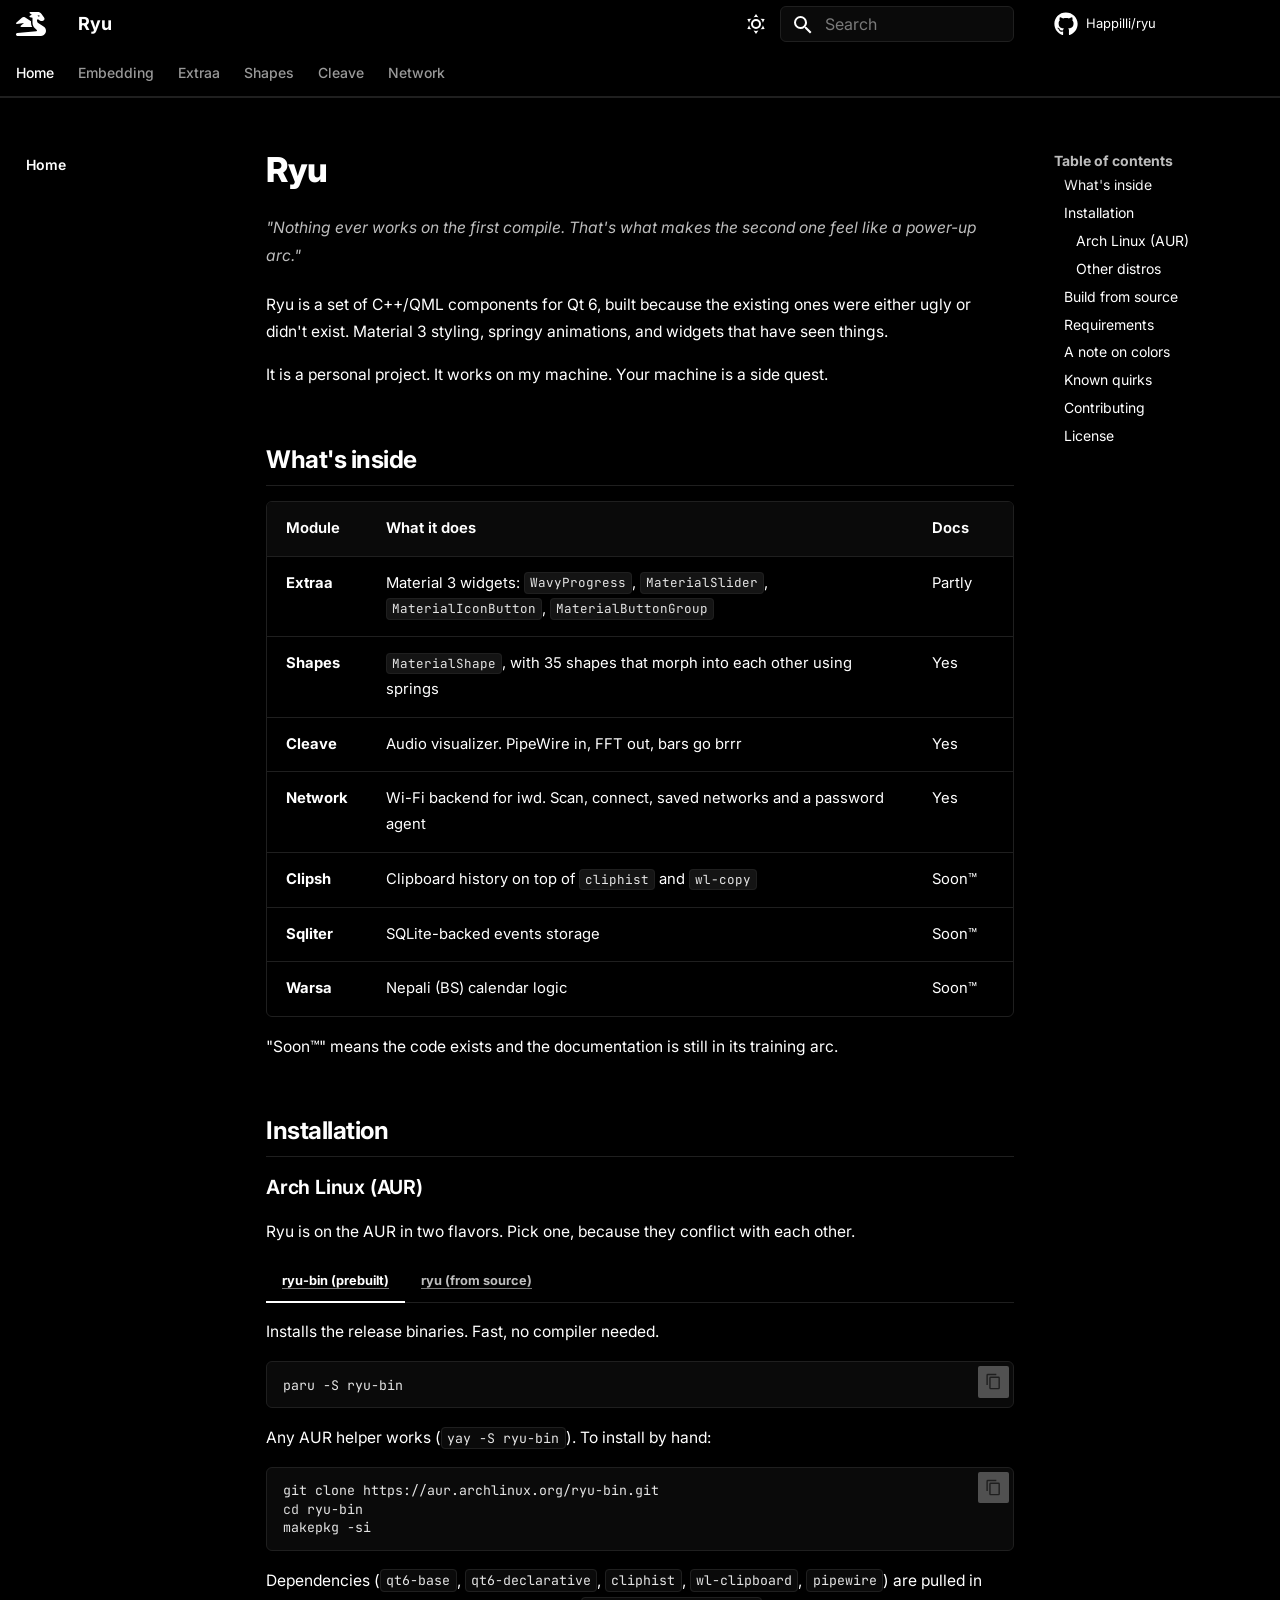
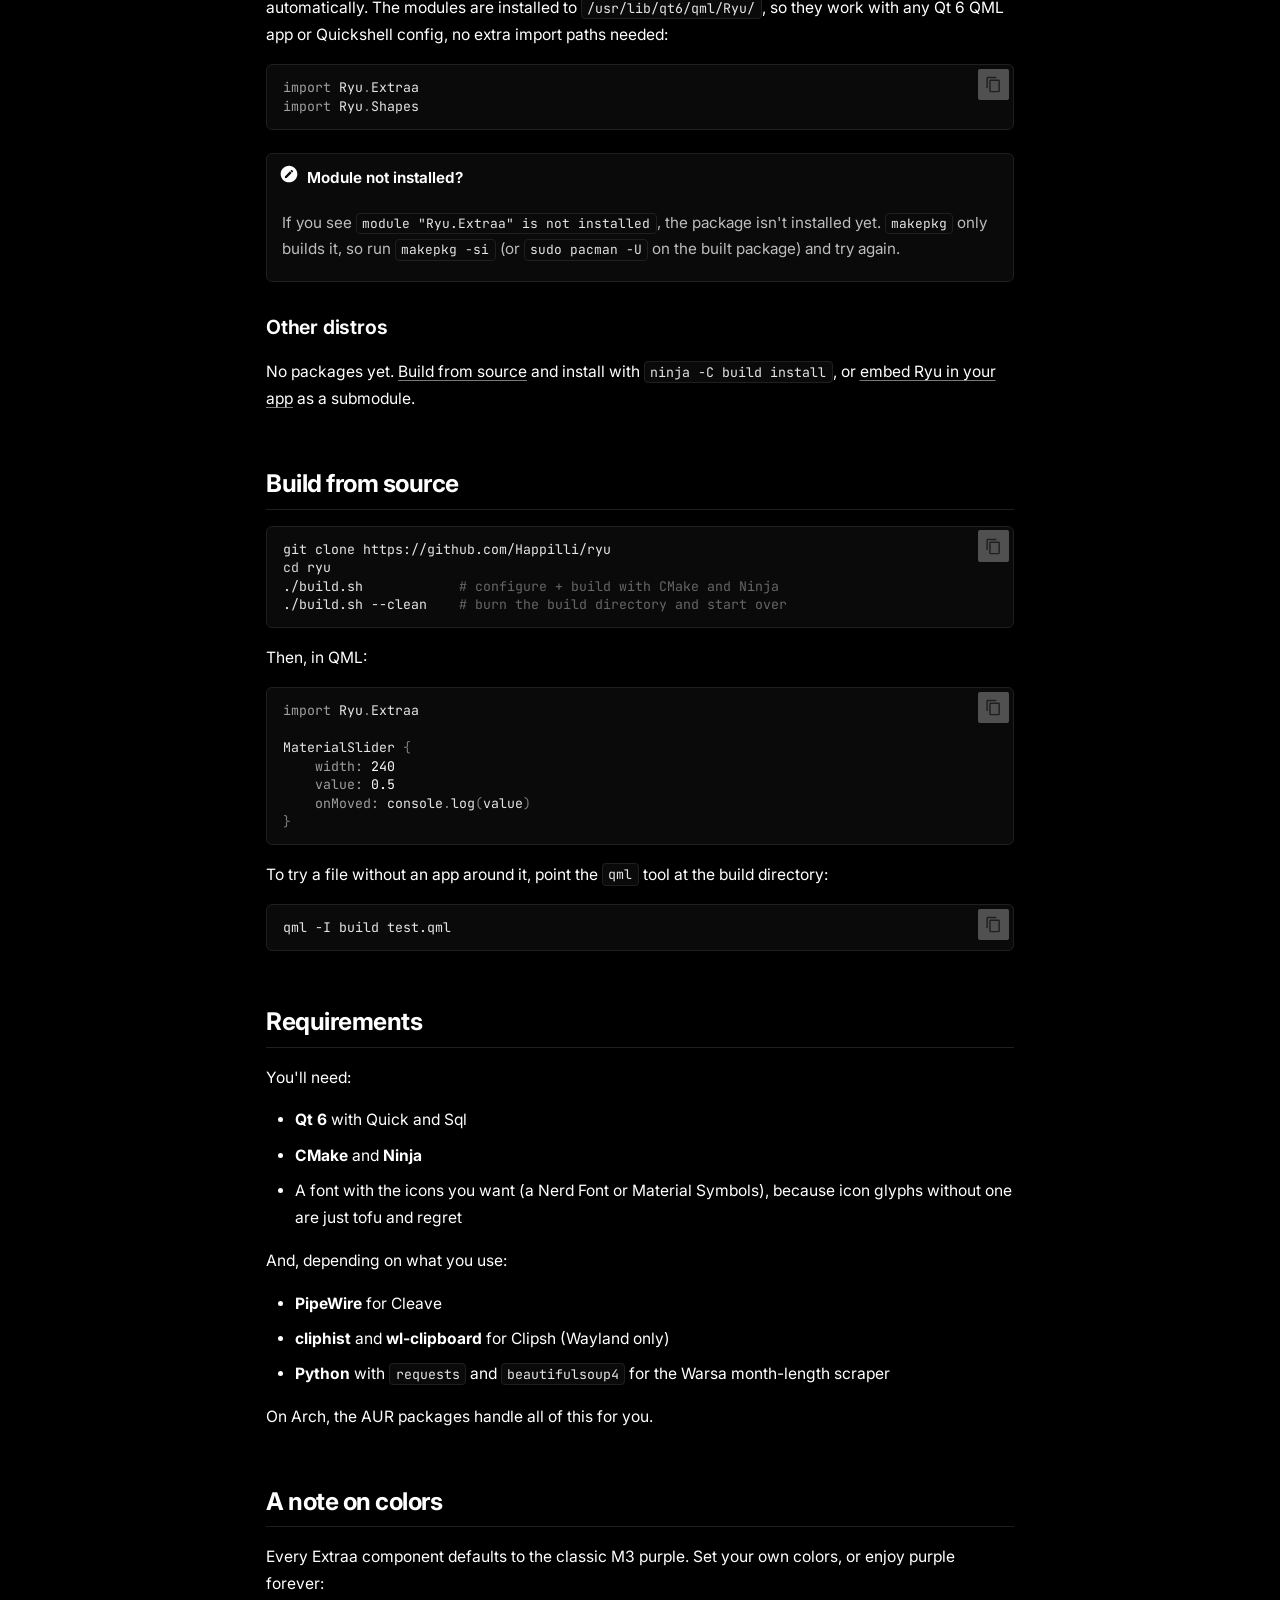
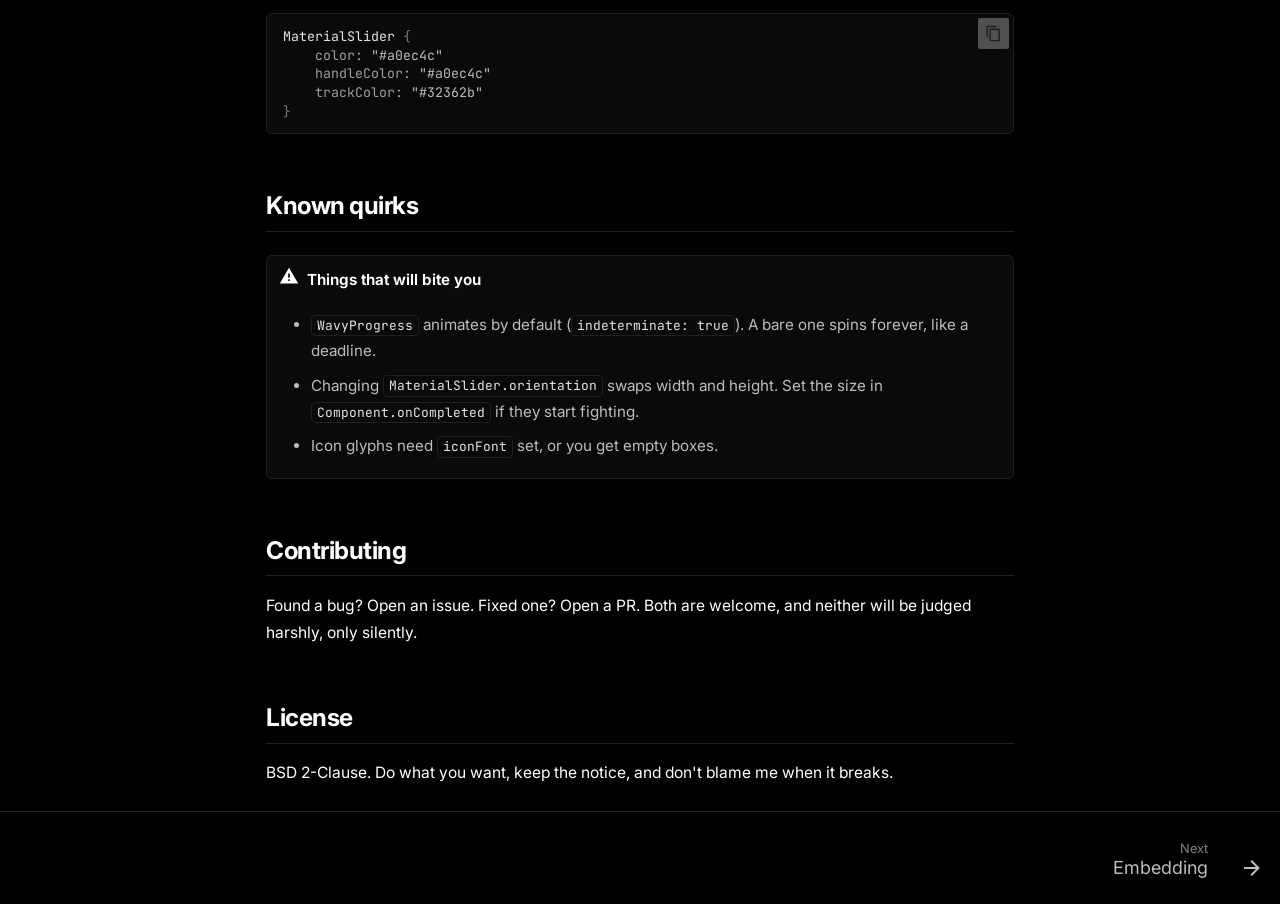
==== commit 97009215: "Deployed b544405 with MkDocs version: 1.6.1" ====
--- a/index.html
+++ b/index.html
@@ -21,7 +21,7 @@
       
       
       <link rel="icon" href="dragon.svg">
-      <meta name="generator" content="mkdocs-1.6.1, mkdocs-material-9.8.0">
+      <meta name="generator" content="mkdocs-1.6.1, mkdocs-material-9.8.1">
     
     
       
@@ -315,6 +315,26 @@
   
 
       
+        
+  
+  
+  
+  
+    
+    
+      <li class="md-tabs__item">
+        <a href="network/iwd/" class="md-tabs__link">
+          
+  
+  
+  Network
+
+        </a>
+      </li>
+    
+  
+
+      
     </ul>
   </div>
 </nav>
@@ -964,6 +984,93 @@
     
   
     Cleave
+  
+
+    
+  </span>
+  
+  
+
+      </a>
+    </li>
+  
+
+              
+            
+          </ul>
+        </nav>
+      
+    </li>
+  
+
+    
+      
+      
+  
+  
+  
+  
+    
+    
+    
+    
+      
+      
+        
+      
+    
+    
+    <li class="md-nav__item md-nav__item--nested">
+      
+        
+        
+        <input class="md-nav__toggle md-toggle " type="checkbox" id="__nav_6" >
+        
+          
+          <label class="md-nav__link" for="__nav_6" id="__nav_6_label" tabindex="0">
+            
+  
+  
+  <span class="md-ellipsis">
+    
+  
+    Network
+  
+
+    
+  </span>
+  
+  
+
+            <span class="md-nav__icon md-icon"></span>
+          </label>
+        
+        <nav class="md-nav" data-md-level="1" aria-labelledby="__nav_6_label" aria-expanded="false">
+          <label class="md-nav__title" for="__nav_6">
+            <span class="md-nav__icon md-icon"></span>
+            
+  
+    Network
+  
+
+          </label>
+          <ul class="md-nav__list" data-md-scrollfix>
+            
+              
+                
+  
+  
+  
+  
+    <li class="md-nav__item">
+      <a href="network/iwd/" class="md-nav__link">
+        
+  
+  
+  <span class="md-ellipsis">
+    
+  
+    Iwd
   
 
     
@@ -1175,7 +1282,12 @@
 <tr>
 <td><strong>Cleave</strong></td>
 <td>Audio visualizer. PipeWire in, FFT out, bars go brrr</td>
-<td>Soon™</td>
+<td>Yes</td>
+</tr>
+<tr>
+<td><strong>Network</strong></td>
+<td>Wi-Fi backend for iwd. Scan, connect, saved networks and a password agent</td>
+<td>Yes</td>
 </tr>
 <tr>
 <td><strong>Clipsh</strong></td>
@@ -1361,7 +1473,7 @@
       <script id="__config" type="application/json">{"annotate": null, "base": ".", "features": ["navigation.instant", "navigation.instant.progress", "navigation.tabs", "navigation.tabs.sticky", "navigation.sections", "navigation.top", "navigation.footer", "toc.follow", "search.suggest", "search.highlight", "content.code.copy", "content.tabs.link"], "search": "assets/javascripts/workers/search.a7633da7.min.js", "tags": null, "translations": {"clipboard.copied": "Copied to clipboard", "clipboard.copy": "Copy to clipboard", "search.result.more.one": "1 more on this page", "search.result.more.other": "# more on this page", "search.result.none": "No matching documents", "search.result.one": "1 matching document", "search.result.other": "# matching documents", "search.result.placeholder": "Type to start searching", "search.result.term.missing": "Missing", "select.version": "Select version"}, "version": null}</script>
     
     
-      <script src="assets/javascripts/bundle.c21346df.min.js"></script>
+      <script src="assets/javascripts/bundle.a5f9d56c.min.js"></script>
       
     
   </body>
